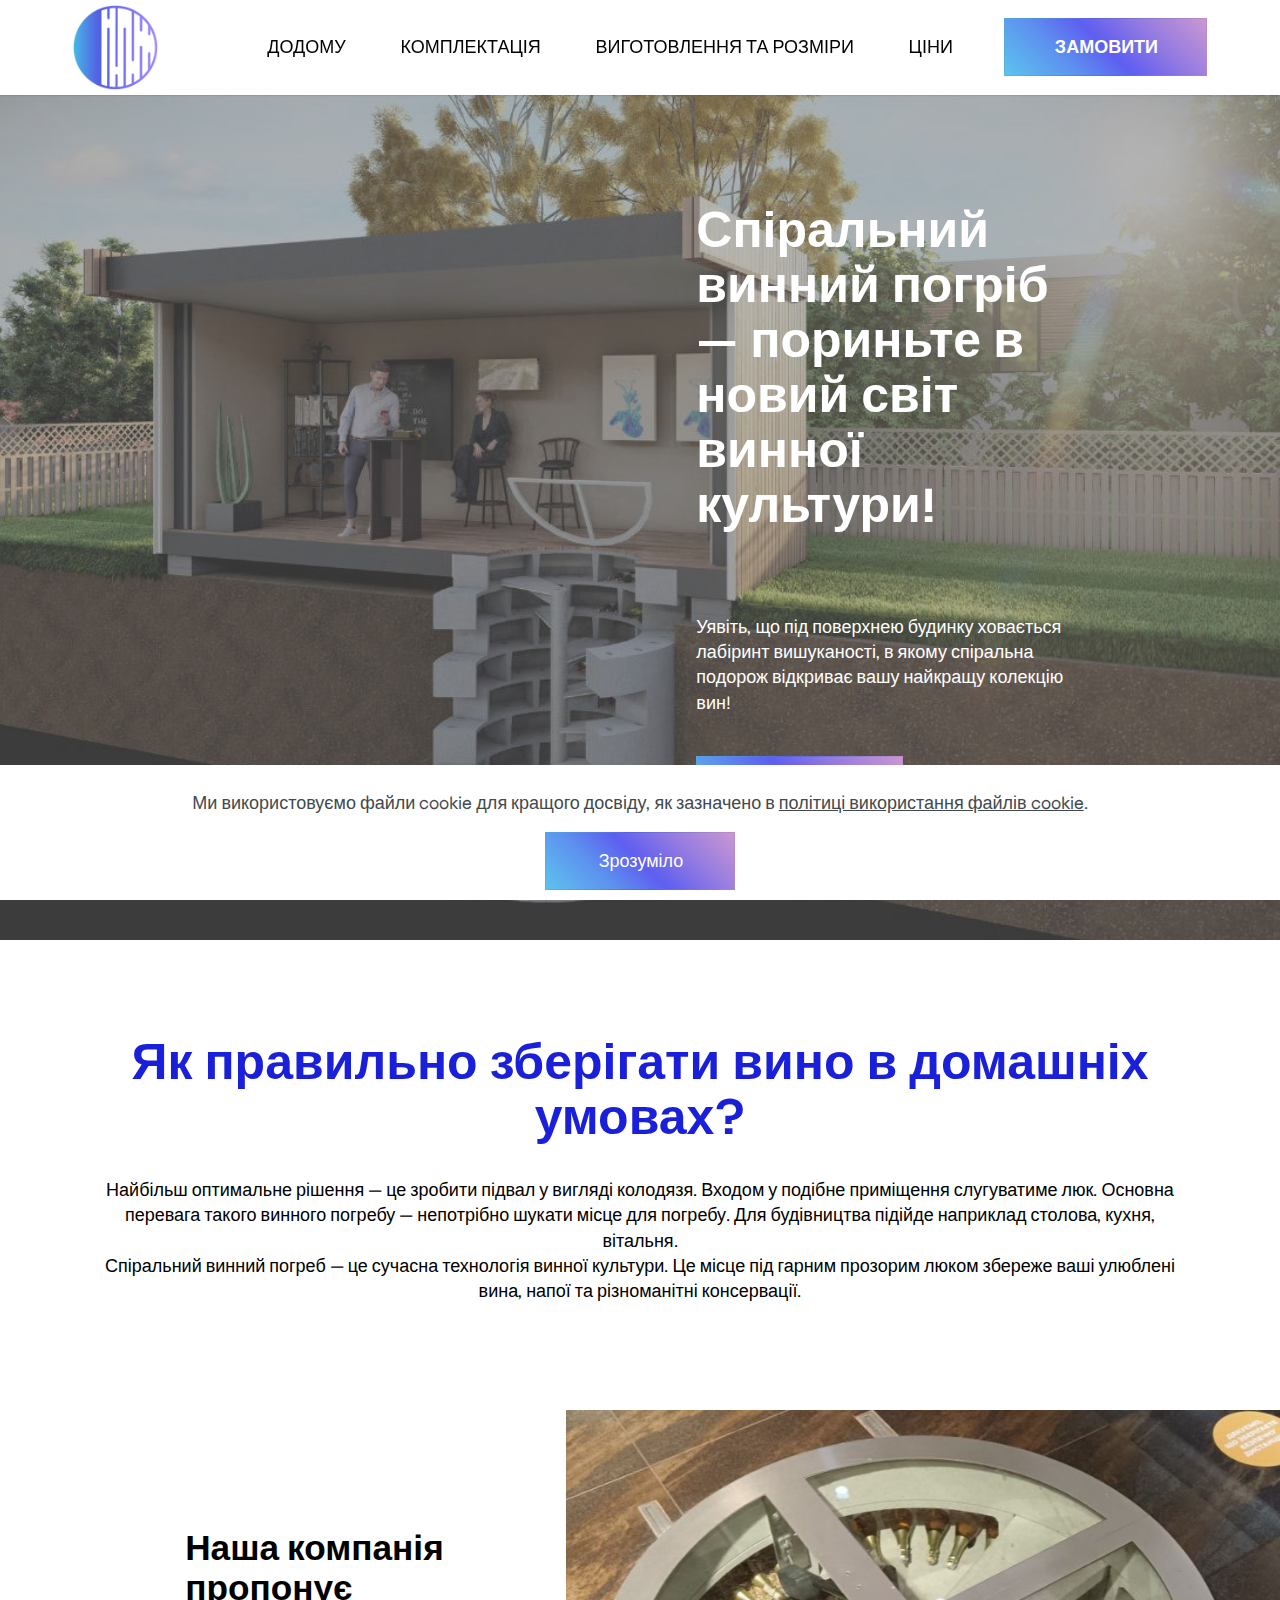
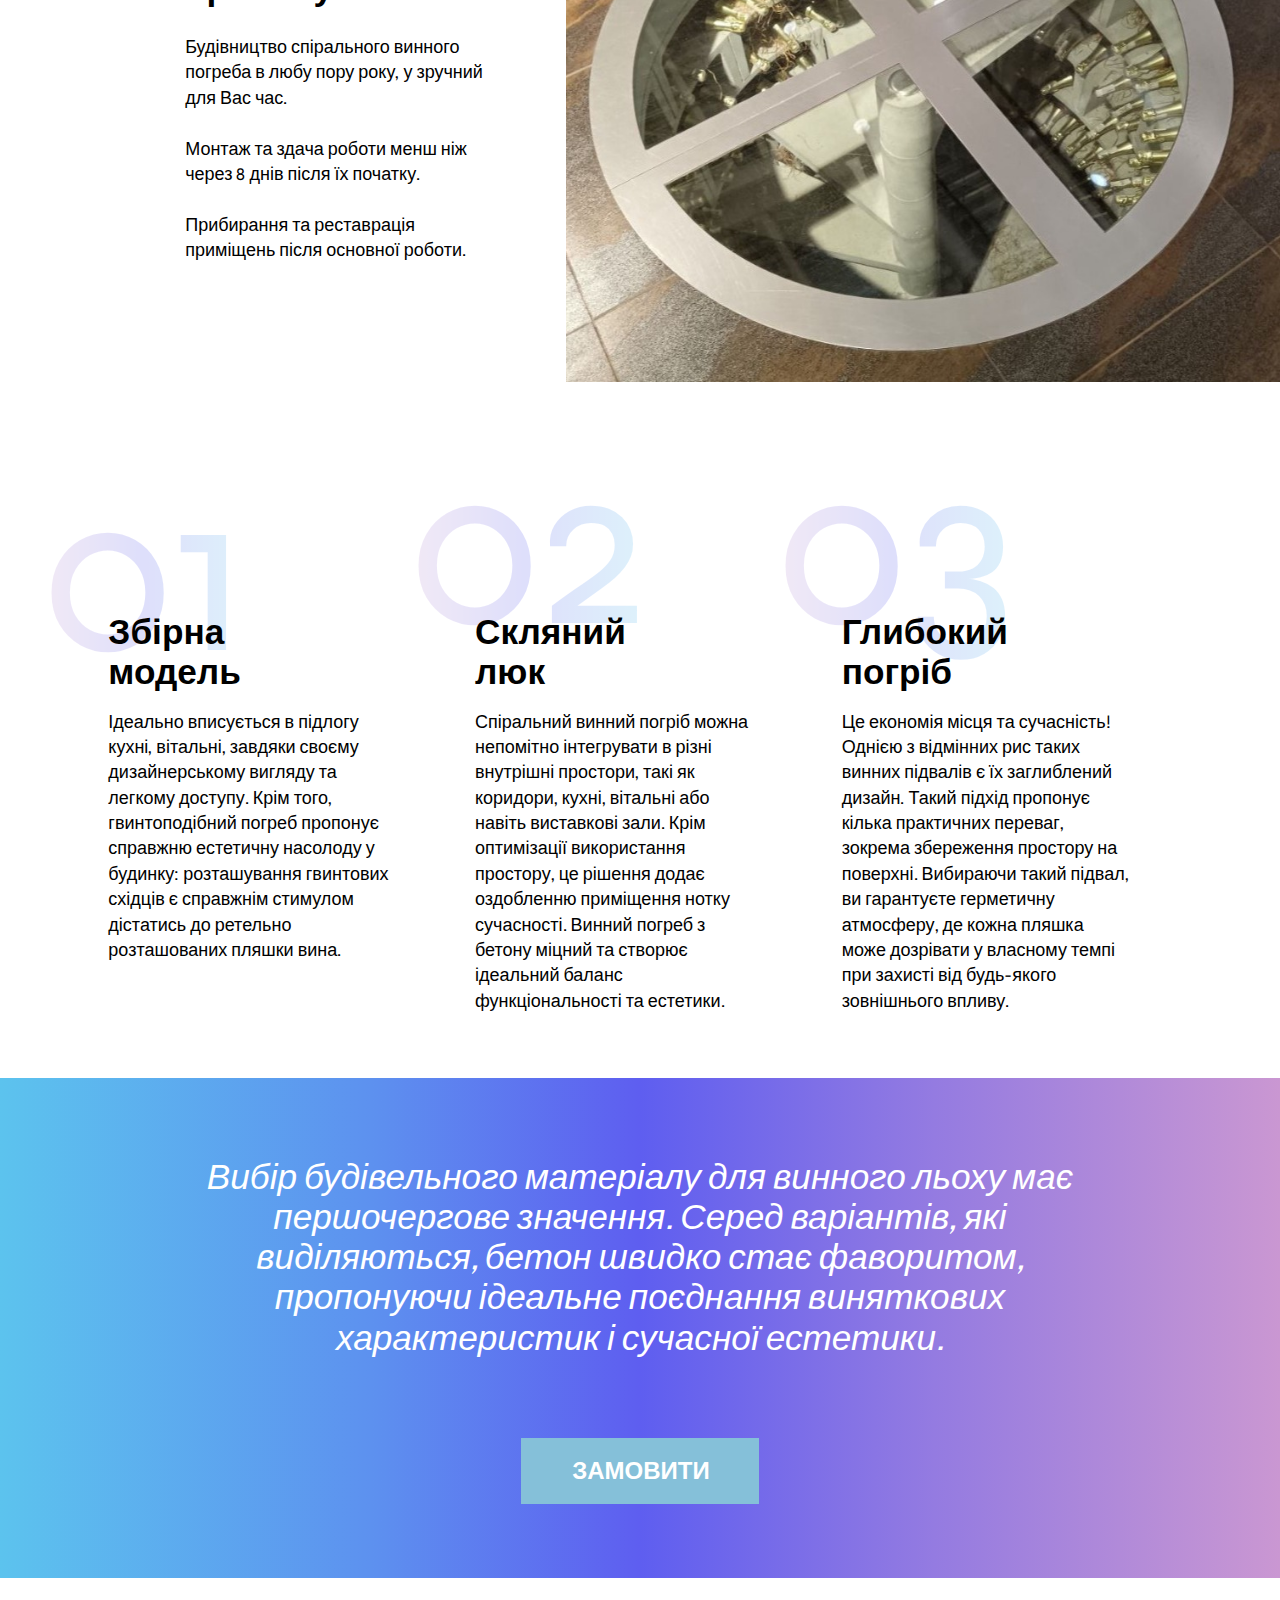
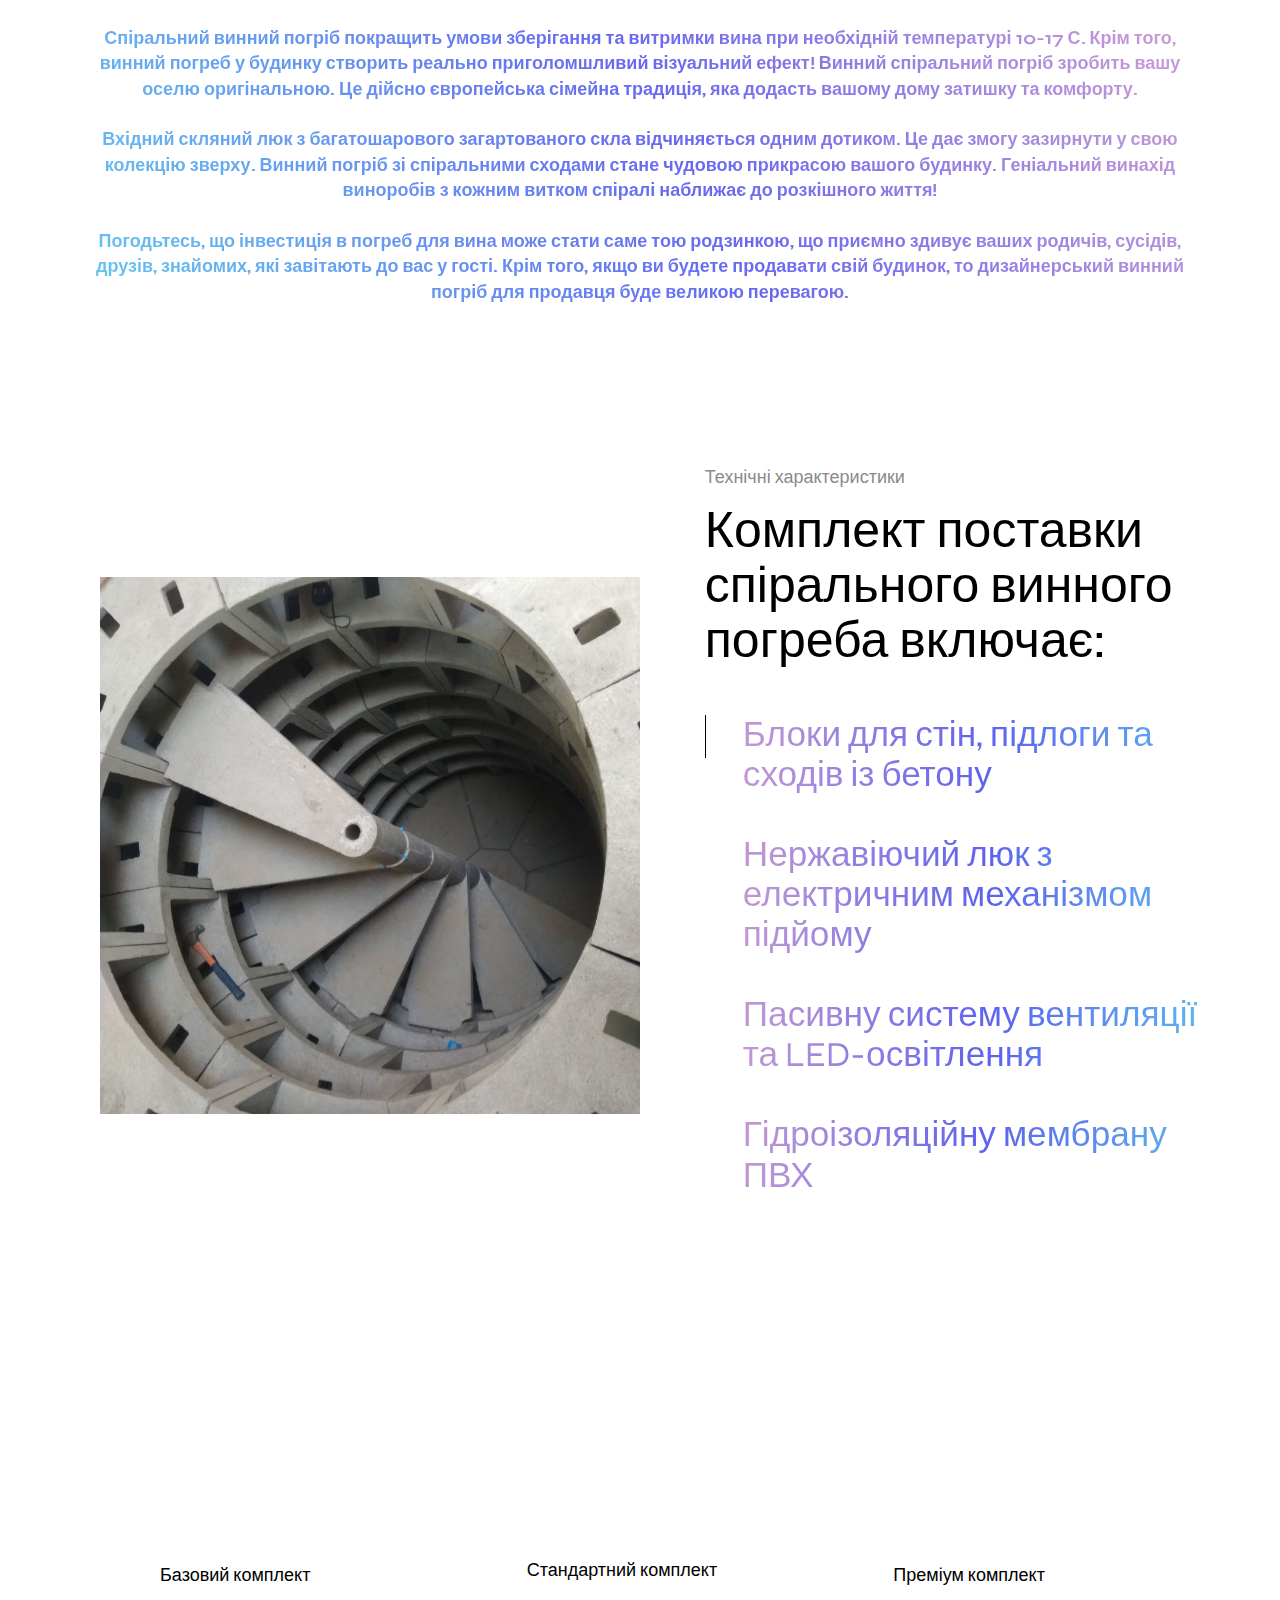
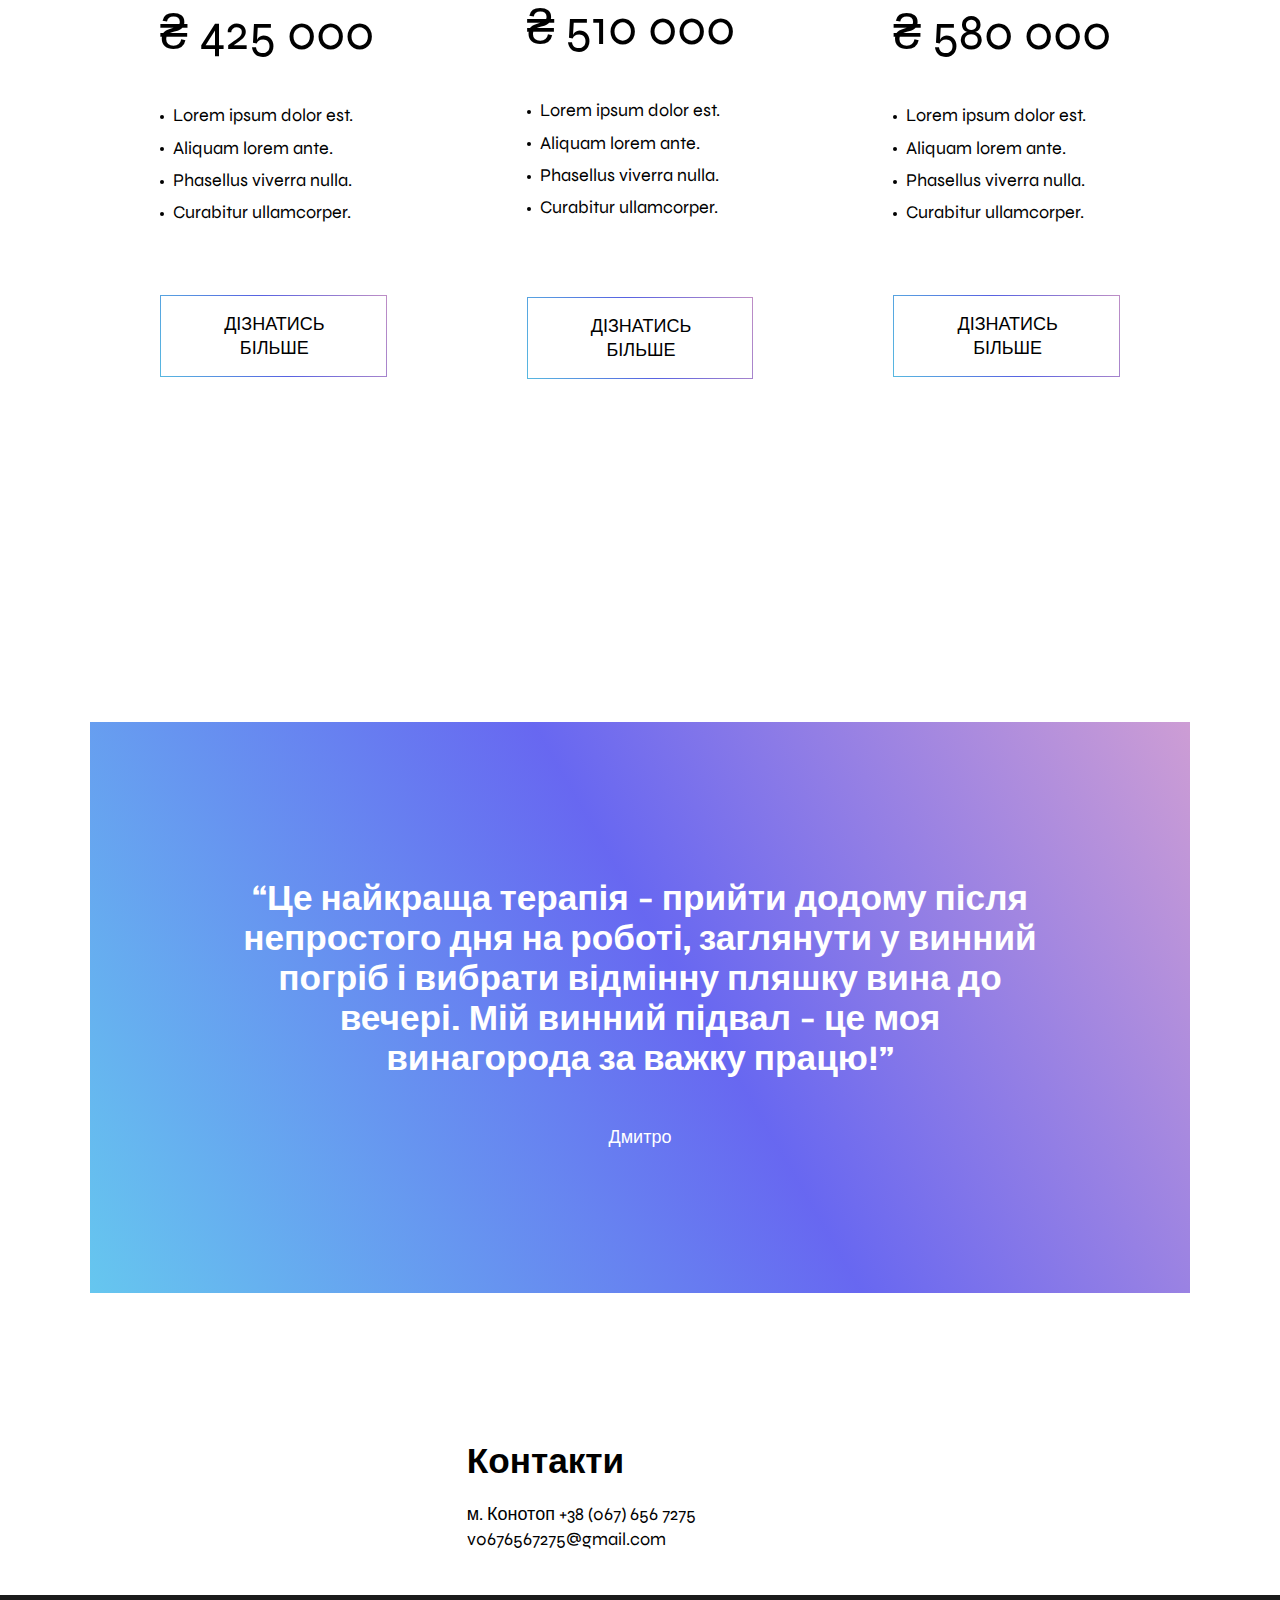
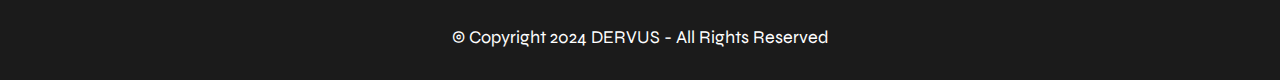
==== index.html @ 7709264f "create github pages" ====
<!DOCTYPE html>
<html  >
<head>
  
  <meta charset="UTF-8">
  <meta http-equiv="X-UA-Compatible" content="IE=edge">
  
  <meta name="viewport" content="width=device-width, initial-scale=1, minimum-scale=1">
  <link rel="shortcut icon" href="assets/images/logo.png" type="image/x-icon">
  <meta name="description" content="Спіральний винний погреб — це сучасна технологія винної культури. Це місце під гарним прозорим люком збереже ваші улюблені вина, напої та різноманітні консервації.">
  
  
  <title>Винний спіральний погреб</title>
  <link rel="stylesheet" href="assets/web/assets/mobirise-icons2/mobirise2.css">
  <link rel="stylesheet" href="assets/web/assets/mobirise-icons/mobirise-icons.css">
  <link rel="stylesheet" href="assets/bootstrap/css/bootstrap.min.css">
  <link rel="stylesheet" href="assets/bootstrap/css/bootstrap-grid.min.css">
  <link rel="stylesheet" href="assets/bootstrap/css/bootstrap-reboot.min.css">
  <link rel="stylesheet" href="assets/dropdown/css/style.css">
  <link rel="stylesheet" href="assets/theme/css/style.css">
  <link rel="preload" href="https://fonts.googleapis.com/css?family=Syne:400,500,600,700,800&display=swap" as="style" onload="this.onload=null;this.rel='stylesheet'">
  <noscript><link rel="stylesheet" href="https://fonts.googleapis.com/css?family=Syne:400,500,600,700,800&display=swap"></noscript>
  <link rel="preload" as="style" href="assets/mobirise/css/mbr-additional.css?v=zcF1K2"><link rel="stylesheet" href="assets/mobirise/css/mbr-additional.css?v=zcF1K2" type="text/css">

  
  
  
</head>
<body>
  
  <section data-bs-version="5.1" class="menu menu1 cid-t0rP6McWj2" once="menu" id="amenu1-0">
    

    <nav class="navbar navbar-dropdown navbar-expand-lg">
        <div class="container-fluid">
            <div class="navbar-brand">
                <span class="navbar-logo">
                    <a href="index.html#top">
                        <img src="assets/images/logo.png" alt="" style="height: 5.3rem;">
                    </a>
                </span>
                
            </div>
            <button class="navbar-toggler" type="button" data-toggle="collapse" data-bs-toggle="collapse" data-target="#navbarSupportedContent" data-bs-target="#navbarSupportedContent" aria-controls="navbarNavAltMarkup" aria-expanded="false" aria-label="Toggle navigation">
                <div class="hamburger">
                    <span></span>
                    <span></span>
                    <span></span>
                    <span></span>
                </div>
            </button>
            <div class="collapse navbar-collapse" id="navbarSupportedContent">
                <ul class="navbar-nav nav-dropdown" data-app-modern-menu="true"><li class="nav-item"><a class="nav-link link text-black text-primary display-7" href="index.html#top">ДОДОМУ</a></li>
                    
                    <li class="nav-item"><a class="nav-link link text-black text-primary display-7" href="index.html#alist1-1">КОМПЛЕКТАЦІЯ</a>
                    </li><li class="nav-item"><a class="nav-link link text-black text-primary display-7" href="construction.html#top">ВИГОТОВЛЕННЯ ТА РОЗМІРИ</a></li><li class="nav-item"><a class="nav-link link text-black text-primary display-7" href="construction.html#atabs1-o">ЦІНИ</a></li></ul>
                <div class="mbr-section-btn"><a class="btn btn-primary display-7" href="index.html#acontact1-0"><strong>ЗАМОВИТИ</strong></a></div>
            </div>


            

        </div>
    </nav>
</section>

<section data-bs-version="5.1" class="header3 cid-t0rP93zs3x" id="aheader3-1">

    

    <div class="mbr-overlay" style="opacity: 0.5; background-color: rgb(110, 110, 110);"></div>

    <div class="container">
        <div class="row justify-content-center">
            <div class="col-12 col-text">
                <div class="text-container">
                    <div class="text-wrapper">
                        <h2 class="mbr-section-title mbr-fonts-style display-2"><strong>Спіральний винний погріб — пориньте в новий світ винної культури!</strong><div><strong>&nbsp;</strong></div></h2>
                        <p class="mbr-text mbr-fonts-style display-7">Уявіть, що під поверхнею будинку ховається лабіринт вишуканості, в якому спіральна подорож відкриває вашу найкращу колекцію вин!<br></p>
                        <div class="mbr-section-btn"><a class="btn btn-primary display-4" href="index.html#acontact1-0">Написати</a></div>
                    </div>
                </div>
            </div>

            <div class="col-12 col-img"></div>
        </div>
    </div>
</section>

<section data-bs-version="5.1" class="content1 cid-t0rQ6irsss" id="acontent1-3">
    
    
    <div class="container">
        <div class="row justify-content-center">
            <div class="col-md-12 col-lg-12">
                <h3 class="mbr-section-title mbr-fonts-style align-center display-2"><strong>Як правильно зберігати вино в домашніх умовах?</strong></h3>
                <h4 class="mbr-section-subtitle align-center mbr-fonts-style display-7">Найбільш оптимальне рішення — це зробити підвал у вигляді колодязя. Входом у подібне приміщення слугуватиме люк. Основна перевага такого винного погребу — непотрібно шукати місце для погребу. Для будівництва підійде наприклад столова, кухня, вітальня.<br>Спіральний винний погреб — це сучасна технологія винної культури. Це місце під гарним прозорим люком збереже ваші улюблені вина, напої та різноманітні консервації.<br><div><br></div></h4>
                
            </div>
        </div>
    </div>
</section>

<section data-bs-version="5.1" class="features5 cid-uetD1kFWaL" id="afeatures5-5">

    

    

    <div class="container-fluid">
        <div class="row justify-content-center">
            <div class="col-12 col-img">
                <div class="img-container">
                    <div class="img-wrap">
                        <img src="assets/images/7afb1b47-aff5-45de-aca6-0ab4d3fea602-2-960x1280.jpeg" alt="">
                    </div>
                </div>
            </div>

            <div class="col-12 col-text">
                <div class="text-container">
                    <div class="text-wrapper">
                        
                        <h2 class="mbr-section-title mbr-fonts-style display-5"><strong>Наша компанія пропонує</strong></h2>
                        <p class="mbr-text mbr-fonts-style display-7">Будівництво спірального винного погреба в любу пору року, у зручний для Вас час.<br>                          <br>Монтаж та здача роботи менш ніж через 8 днів після їх початку.<br><br>Прибирання та реставрація приміщень після основної роботи.<br></p>
                        <div class="btn-container">
                            
                        </div>
                    </div>
                </div>
            </div>
        </div>
    </div>
</section>

<section data-bs-version="5.1" class="features1 cid-t0rQ4UPLEG" id="afeatures1-2">

    

    
    <div class="container">
        <div class="row">
            <div class="col-12 col-md-4 col-card">
                <div class="card-wrapper card-1">
                    <div class="card-box align-left">
                        <div class="card-number">
                            01
                        </div>
                        <h4 class="card-title mbr-fonts-style align-left mb-0 display-5"><strong>Збірна модель</strong></h4>
                        <p class="mbr-text mbr-fonts-style mb-0 display-7">Ідеально вписується в підлогу кухні, вітальні, завдяки своєму дизайнерському вигляду та легкому доступу. Крім того, гвинтоподібний погреб пропонує справжню естетичну насолоду у будинку: розташування гвинтових східців є справжнім стимулом дістатись до ретельно розташованих пляшки вина.<br></p>
                        
                    </div>
                </div>
            </div>

            <div class="col-12 col-md-4 col-card">
                <div class="card-wrapper card-2">
                    <div class="card-box align-left">
                        <div class="card-number">
                            02
                        </div>
                        <h4 class="card-title mbr-fonts-style align-left mb-0 display-5"><strong>Скляний люк</strong></h4>
                        <p class="mbr-text mbr-fonts-style mb-0 display-7">Спіральний винний погріб можна непомітно інтегрувати в різні внутрішні простори, такі як коридори, кухні, вітальні або навіть виставкові зали. Крім оптимізації використання простору, це рішення додає оздобленню приміщення нотку сучасності. Винний погреб з бетону міцний та створює ідеальний баланс функціональності та естетики.
                        </p>
                        
                    </div>
                </div>
            </div>
            <div class="col-12 col-md-4 col-card">
                <div class="card-wrapper card-3">
                    <div class="card-box align-left">
                        <div class="card-number">
                            03
                        </div>
                        <h4 class="card-title mbr-fonts-style align-left mb-0 display-5"><strong>Глибокий погріб</strong></h4>
                        <p class="mbr-text mbr-fonts-style mb-0 display-7">Це економія місця та сучасність! Однією з відмінних рис таких винних підвалів є їх заглиблений дизайн. Такий підхід пропонує кілька практичних переваг, зокрема збереження простору на поверхні.&nbsp;Вибираючи такий підвал, ви гарантуєте герметичну атмосферу, де кожна пляшка може дозрівати у власному темпі при захисті від будь-якого зовнішнього впливу.<br></p>
                        
                    </div>
                </div>
            </div>
        </div>
    </div>
</section>

<section data-bs-version="5.1" class="header2 cid-t0rR3Ciw4k" id="aheader2-6">
    

    <div class="container">
        <div class="row justify-content-center">
            <div class="col-md-12 col-lg-10">
                
                <h3 class="mbr-section-title mbr-fonts-style align-center display-5"><div><em>Вибір будівельного матеріалу для винного льоху має першочергове значення. Серед варіантів, які виділяються, бетон швидко стає фаворитом, пропонуючи ідеальне поєднання виняткових характеристик і сучасної естетики.</em></div><div><em><br></em></div></h3>
                
                <div class="mbr-section-btn align-center"><a class="btn btn-info display-4" href="index.html#acontact1-0"><strong>ЗАМОВИТИ</strong></a></div>
            </div>
        </div>
    </div>
</section>

<section data-bs-version="5.1" class="content1 cid-ufoAyUdYIV" id="acontent1-g">
    
    

    
    <div class="container">
        <div class="row justify-content-center">
            <div class="col-md-12 col-lg-12">
                <h3 class="mbr-section-title mbr-fonts-style align-center display-7"><strong>Спіральний винний погріб покращить умови зберігання та витримки вина при необхідній температурі 10-17 С. Крім того, винний погреб у будинку створить реально приголомшливий візуальний ефект! Винний спіральний погріб зробить вашу оселю оригінальною. Це дійсно європейська сімейна традиція, яка додасть вашому дому затишку та комфорту.</strong><div><strong><br></strong></div><div><strong>Вхідний скляний люк з багатошарового загартованого скла відчиняється одним дотиком. Це дає змогу зазирнути у свою колекцію зверху. Винний погріб зі спіральними сходами стане чудовою прикрасою вашого будинку. Геніальний винахід виноробів з кожним витком спіралі наближає до розкішного життя!</strong></div><div><strong><br></strong></div><div><strong>Погодьтесь, що інвестиція в погреб для вина може стати саме тою родзинкою, що приємно здивує ваших родичів, сусідів, друзів, знайомих, які завітають до вас у гості. Крім того, якщо ви будете продавати свій будинок, то дизайнерський винний погріб для продавця буде великою перевагою.</strong></div></h3>
                
                
            </div>
        </div>
    </div>
</section>

<section data-bs-version="5.1" class="list1 cid-uetq1WiORU" id="alist1-1">
    
    

    
    <div class="align-center container">
        <div class="row justify-content-center">
            <div class="mbr-section-head col-12">
                <div id="bootstrap-accordion_4" class="panel-group accordionStyles accordion" role="tablist" aria-multiselectable="true">
                    <div class="title-container">
                        <div class="text-wrapper">
                            <p class="label-text mbr-fonts-style align-left display-7">Технічні характеристики
                            </p>
                            <h2 class="mbr-section-title mbr-fonts-style align-left display-2">Комплект поставки спірального винного погреба включає:</h2>
                            
                        </div>
                    </div>
                    <div class="card">
                        <div class="card-header" role="tab" id="headingOne">
                            <a role="button" class="panel-title" data-toggle="collapse" data-bs-toggle="collapse" data-core="" href="#collapse1_4" aria-expanded="true" aria-controls="collapse1">
                                <h6 class="panel-title-edit mbr-fonts-style mb-0 display-5">Блоки для стін, підлоги та сходів із бетону</h6>
                                <span class="sign mbr-iconfont mbri-arrow-down"></span>
                            </a>
                        </div>
                        <div id="collapse1_4" class="panel-collapse noScroll collapse show" role="tabpanel" aria-labelledby="headingOne" data-parent="#accordion" data-bs-parent="#bootstrap-accordion_4">
                            <div class="panel-body">
                                <div class="panel-body-text"></div>
                                <div class="img-container img-container-1">
                                    <img src="assets/images/2024-04-18-10.25.00-1208x906.jpeg" alt="">
                                </div>
                            </div>
                        </div>
                    </div>
                    <div class="card">
                        <div class="card-header" role="tab" id="headingOne">
                            <a role="button" class="panel-title collapsed" data-toggle="collapse" data-bs-toggle="collapse" data-core="" href="#collapse2_4" aria-expanded="false" aria-controls="collapse2">
                                <h6 class="panel-title-edit mbr-fonts-style mb-0 display-5">Нержавіючий люк з електричним механізмом підйому</h6>
                                <span class="sign mbr-iconfont mbri-arrow-down"></span>
                            </a>
                        </div>
                        <div id="collapse2_4" class="panel-collapse noScroll collapse" role="tabpanel" aria-labelledby="headingOne" data-parent="#accordion" data-bs-parent="#bootstrap-accordion_4">
                            <div class="panel-body">
                                <div class="panel-body-text"></div>
                                <div class="img-container img-container-2">
                                    <img src="assets/images/7d1f5892-34ec-4a1d-935f-2eb93804fc9d-720x1280.jpeg" alt="">
                                </div>
                            </div>
                        </div>
                    </div>
                    <div class="card">
                        <div class="card-header" role="tab" id="headingOne">
                            <a role="button" class="panel-title collapsed" data-toggle="collapse" data-bs-toggle="collapse" data-core="" href="#collapse3_4" aria-expanded="false" aria-controls="collapse3">
                                <h6 class="panel-title-edit mbr-fonts-style mb-0 display-5">Пасивну систему вентиляції та LED-освітлення</h6>
                                <span class="sign mbr-iconfont mbri-arrow-down"></span>
                            </a>
                        </div>
                        <div id="collapse3_4" class="panel-collapse noScroll collapse" role="tabpanel" aria-labelledby="headingOne" data-parent="#accordion" data-bs-parent="#bootstrap-accordion_4">
                            <div class="panel-body">
                                <div class="panel-body-text"></div>
                                <div class="img-container img-container-3">
                                    <img src="assets/images/98f7427b-5186-4d0c-be46-2e1a50359275-1208x906.jpeg" alt="">
                                </div>
                            </div>
                        </div>
                    </div>
                    <div class="card">
                        <div class="card-header" role="tab" id="headingOne">
                            <a role="button" class="panel-title collapsed" data-toggle="collapse" data-bs-toggle="collapse" data-core="" href="#collapse4_4" aria-expanded="false" aria-controls="collapse4">
                                <h6 class="panel-title-edit mbr-fonts-style mb-0 display-5">Гідроізоляційну мембрану ПВХ</h6>
                                <span class="sign mbr-iconfont mbri-arrow-down"></span>
                            </a>
                        </div>
                        <div id="collapse4_4" class="panel-collapse noScroll collapse" role="tabpanel" aria-labelledby="headingOne" data-parent="#accordion" data-bs-parent="#bootstrap-accordion_4">
                            <div class="panel-body">
                            <div class="panel-body-text"></div>
                                <div class="img-container img-container-4">
                                    <img src="assets/images/cee2896e-0222-4f01-9826-d3e6eb261f33-1208x680.jpeg" alt="">
                                </div>
                            </div>
                        </div>
                    </div>
                </div>
            </div>
        </div>
    </div>
</section>

<section data-bs-version="5.1" class="pricing1 cid-ufoIoZPjno" id="apricing1-j">

    
    


    
    <div class="container">
        <div class="row">
            <div class="col-12 col-md-4 col-card">
                <div class="card-wrapper">
                    <div class="card-box card-1 align-left">
                        <h4 class="card-title mbr-fonts-style align-left display-7">Базовий комплект</h4>
                        <p class="mbr-text mbr-fonts-style display-2">₴&nbsp;425 000</p>
                        <ul class="list mbr-fonts-style display-7">
                            <li>
                                Lorem ipsum dolor est.
                            </li>
                            <li>
                                Aliquam lorem ante.
                            </li>
                            <li>
                                Phasellus viverra nulla.
                            </li>
                            <li>
                                Curabitur ullamcorper.
                            </li>
                        </ul>
                        <div class="btn-container">
                            <div class="mbr-section-btn"><a class="btn btn-primary-outline display-7" href="construction.html#atabs1-o">ДІЗНАТИСЬ БІЛЬШЕ</a></div>
                        </div>
                    </div>
                </div>
            </div>

            <div class="col-12 col-md-4 col-card">
                <div class="card-wrapper">
                    <div class="card-box card-2 align-left">
                        <h4 class="card-title mbr-fonts-style align-left display-7">Стандартний комплект&nbsp;</h4>
                        <p class="mbr-text mbr-fonts-style display-2">₴ 510 000</p>
                        <ul class="list mbr-fonts-style display-7">
                            <li>
                                Lorem ipsum dolor est.
                            </li>
                            <li>
                                Aliquam lorem ante.
                            </li>
                            <li>
                                Phasellus viverra nulla.
                            </li>
                            <li>
                                Curabitur ullamcorper.
                            </li>
                        </ul>
                        <div class="btn-container">
                            <div class="mbr-section-btn"><a class="btn btn-primary-outline display-7" href="construction.html#atabs1-o">
                                    ДІЗНАТИСЬ БІЛЬШЕ
                                </a></div>
                        </div>
                    </div>
                </div>
            </div>
            <div class="col-12 col-md-4 col-card">
                <div class="card-wrapper">
                    <div class="card-box card-3 align-left">
                        <h4 class="card-title mbr-fonts-style align-left display-7">Преміум комплект</h4>
                        <p class="mbr-text mbr-fonts-style display-2">₴ 580 000</p>
                        <ul class="list mbr-fonts-style display-7">
                            <li>
                                Lorem ipsum dolor est.
                            </li>
                            <li>
                                Aliquam lorem ante.
                            </li>
                            <li>
                                Phasellus viverra nulla.
                            </li>
                            <li>
                                Curabitur ullamcorper.
                            </li>
                        </ul>
                        <div class="btn-container">
                            <div class="mbr-section-btn"><a class="btn btn-primary-outline display-7" href="construction.html#atabs1-o">
                                    ДІЗНАТИСЬ БІЛЬШЕ
                                </a></div>
                        </div>
                    </div>
                </div>
            </div>
        </div>
    </div>
</section>

<section data-bs-version="5.1" class="people2 cid-ufoDtxMsPe" id="apeople2-i">
    
    

    
    <div class="container">
        <div class="row justify-content-center">
            <div class="col-md-12 col-lg-12">
                <div class="content-container">
                    
                    <h4 class="mbr-text align-center mbr-fonts-style display-5">
                        <strong>“Це найкраща терапія - прийти додому після непростого дня на роботі, заглянути у винний погріб і вибрати відмінну пляшку вина до вечері. Мій винний підвал - це моя винагорода за важку працю!”</strong>
                    </h4>
                    <h4 class="mbr-text-name align-center mbr-fonts-style display-7">
                        Дмитро
                    </h4>
                </div>
            </div>
        </div>
    </div>
</section>

<section data-bs-version="5.1" class="contact1 cid-u9AggHO9K0" id="acontact1-0">

    
    


    
    <div class="container">
        <div class="row">
            <div class="col-12 col-md-4 col-card">
                <div class="card-wrapper card-1">
                    <div class="card-box align-left">
                        <h4 class="card-title mbr-fonts-style align-left display-5">
                           <strong>Контакти</strong></h4>
                        <p class="mbr-text mbr-fonts-style display-7">
                            м. Конотоп +38 (067) 656 7275<br>v0676567275@gmail.com<br></p>
                    </div>
                </div>
            </div>

            
            
        </div>
    </div>
</section>

<section data-bs-version="5.1" class="footer7 cid-t0rTED0Jbp" once="footers" id="afooter7-c">

    

    

    <div class="container">
        <div class="media-container-row align-center mbr-white">
            <div class="col-12">
                <p class="mbr-text mb-0 mbr-fonts-style display-7">
                    © Copyright 2024 DERVUS - All Rights Reserved
                </p>
            </div>
        </div>
    </div>
</section>


<script src="assets/bootstrap/js/bootstrap.bundle.min.js"></script>
  <script src="assets/web/assets/cookies-alert-plugin/cookies-alert-core.js"></script>
  <script src="assets/web/assets/cookies-alert-plugin/cookies-alert-script.js"></script>
  <script src="assets/smoothscroll/smooth-scroll.js"></script>
  <script src="assets/ytplayer/index.js"></script>
  <script src="assets/dropdown/js/navbar-dropdown.js"></script>
  <script src="assets/mbr-switch-arrow/mbr-switch-arrow.js"></script>
  <script src="assets/theme/js/script.js"></script>
  
  
  
<input name="cookieData" type="hidden" data-cookie-cookiesAlertType='1' data-cookie-customDialogSelector='null' data-cookie-colorText='#424a4d' data-cookie-colorBg='rgb(255, 255, 255)' data-cookie-opacityOverlay='0' data-cookie-bgOpacity='100' data-cookie-textButton='Зрозуміло' data-cookie-rejectText='REJECT' data-cookie-colorButton='#5D61EE' data-cookie-rejectColor='#ffffff' data-cookie-colorLink='#424a4d' data-cookie-underlineLink='true' data-cookie-text="Ми використовуємо файли cookie для кращого досвіду, як зазначено в <a href='privacy.html'>політиці використання файлів cookie</a>.">
   <div id="scrollToTop" class="scrollToTop mbr-arrow-up"><a style="text-align: center;"><i class="mbr-arrow-up-icon mbr-arrow-up-icon-cm cm-icon cm-icon-smallarrow-up"></i></a></div>
  </body>
</html>
---- assets/web/assets/mobirise-icons2/mobirise2.css ----
@font-face {
  font-family: 'Moririse2';
  font-display: swap;
  src:  url('mobirise2.eot?f2bix4');
  src:  url('mobirise2.eot?f2bix4#iefix') format('embedded-opentype'),
    url('mobirise2.ttf?f2bix4') format('truetype'),
    url('mobirise2.woff?f2bix4') format('woff'),
    url('mobirise2.svg?f2bix4#mobirise2') format('svg');
  font-weight: normal;
  font-style: normal;
}

[class^="mobi-"], [class*=" mobi-"] {
  /* use !important to prevent issues with browser extensions that change fonts */
  font-family: 'Moririse2' !important;
  speak: none;
  font-style: normal;
  font-weight: normal;
  font-variant: normal;
  text-transform: none;
  line-height: 1;

  /* Better Font Rendering =========== */
  -webkit-font-smoothing: antialiased;
  -moz-osx-font-smoothing: grayscale;
}

.mobi-mbri-add-submenu:before {
  content: "\e900";
}
.mobi-mbri-alert:before {
  content: "\e901";
}
.mobi-mbri-align-center:before {
  content: "\e902";
}
.mobi-mbri-align-justify:before {
  content: "\e903";
}
.mobi-mbri-align-left:before {
  content: "\e904";
}
.mobi-mbri-align-right:before {
  content: "\e905";
}
.mobi-mbri-android:before {
  content: "\e906";
}
.mobi-mbri-apple:before {
  content: "\e907";
}
.mobi-mbri-arrow-down:before {
  content: "\e908";
}
.mobi-mbri-arrow-next:before {
  content: "\e909";
}
.mobi-mbri-arrow-prev:before {
  content: "\e90a";
}
.mobi-mbri-arrow-up:before {
  content: "\e90b";
}
.mobi-mbri-bold:before {
  content: "\e90c";
}
.mobi-mbri-bookmark:before {
  content: "\e90d";
}
.mobi-mbri-bootstrap:before {
  content: "\e90e";
}
.mobi-mbri-briefcase:before {
  content: "\e90f";
}
.mobi-mbri-browse:before {
  content: "\e910";
}
.mobi-mbri-bulleted-list:before {
  content: "\e911";
}
.mobi-mbri-calendar:before {
  content: "\e912";
}
.mobi-mbri-camera:before {
  content: "\e913";
}
.mobi-mbri-cart-add:before {
  content: "\e914";
}
.mobi-mbri-cart-full:before {
  content: "\e915";
}
.mobi-mbri-cash:before {
  content: "\e916";
}
.mobi-mbri-change-style:before {
  content: "\e917";
}
.mobi-mbri-chat:before {
  content: "\e918";
}
.mobi-mbri-clock:before {
  content: "\e919";
}
.mobi-mbri-close:before {
  content: "\e91a";
}
.mobi-mbri-cloud:before {
  content: "\e91b";
}
.mobi-mbri-code:before {
  content: "\e91c";
}
.mobi-mbri-contact-form:before {
  content: "\e91d";
}
.mobi-mbri-credit-card:before {
  content: "\e91e";
}
.mobi-mbri-cursor-click:before {
  content: "\e91f";
}
.mobi-mbri-cust-feedback:before {
  content: "\e920";
}
.mobi-mbri-database:before {
  content: "\e921";
}
.mobi-mbri-delivery:before {
  content: "\e922";
}
.mobi-mbri-desktop:before {
  content: "\e923";
}
.mobi-mbri-devices:before {
  content: "\e924";
}
.mobi-mbri-down:before {
  content: "\e925";
}
.mobi-mbri-download-2:before {
  content: "\e926";
}
.mobi-mbri-download:before {
  content: "\e927";
}
.mobi-mbri-drag-n-drop-2:before {
  content: "\e928";
}
.mobi-mbri-drag-n-drop:before {
  content: "\e929";
}
.mobi-mbri-edit-2:before {
  content: "\e92a";
}
.mobi-mbri-edit:before {
  content: "\e92b";
}
.mobi-mbri-error:before {
  content: "\e92c";
}
.mobi-mbri-extension:before {
  content: "\e92d";
}
.mobi-mbri-features:before {
  content: "\e92e";
}
.mobi-mbri-file:before {
  content: "\e92f";
}
.mobi-mbri-flag:before {
  content: "\e930";
}
.mobi-mbri-folder:before {
  content: "\e931";
}
.mobi-mbri-gift:before {
  content: "\e932";
}
.mobi-mbri-github:before {
  content: "\e933";
}
.mobi-mbri-globe-2:before {
  content: "\e934";
}
.mobi-mbri-globe:before {
  content: "\e935";
}
.mobi-mbri-growing-chart:before {
  content: "\e936";
}
.mobi-mbri-hearth:before {
  content: "\e937";
}
.mobi-mbri-help:before {
  content: "\e938";
}
.mobi-mbri-home:before {
  content: "\e939";
}
.mobi-mbri-hot-cup:before {
  content: "\e93a";
}
.mobi-mbri-idea:before {
  content: "\e93b";
}
.mobi-mbri-image-gallery:before {
  content: "\e93c";
}
.mobi-mbri-image-slider:before {
  content: "\e93d";
}
.mobi-mbri-info:before {
  content: "\e93e";
}
.mobi-mbri-italic:before {
  content: "\e93f";
}
.mobi-mbri-key:before {
  content: "\e940";
}
.mobi-mbri-laptop:before {
  content: "\e941";
}
.mobi-mbri-layers:before {
  content: "\e942";
}
.mobi-mbri-left-right:before {
  content: "\e943";
}
.mobi-mbri-left:before {
  content: "\e944";
}
.mobi-mbri-letter:before {
  content: "\e945";
}
.mobi-mbri-like:before {
  content: "\e946";
}
.mobi-mbri-link:before {
  content: "\e947";
}
.mobi-mbri-lock:before {
  content: "\e948";
}
.mobi-mbri-login:before {
  content: "\e949";
}
.mobi-mbri-logout:before {
  content: "\e94a";
}
.mobi-mbri-magic-stick:before {
  content: "\e94b";
}
.mobi-mbri-map-pin:before {
  content: "\e94c";
}
.mobi-mbri-menu:before {
  content: "\e94d";
}
.mobi-mbri-mobile-2:before {
  content: "\e94e";
}
.mobi-mbri-mobile-horizontal:before {
  content: "\e94f";
}
.mobi-mbri-mobile:before {
  content: "\e950";
}
.mobi-mbri-mobirise:before {
  content: "\e951";
}
.mobi-mbri-more-horizontal:before {
  content: "\e952";
}
.mobi-mbri-more-vertical:before {
  content: "\e953";
}
.mobi-mbri-music:before {
  content: "\e954";
}
.mobi-mbri-new-file:before {
  content: "\e955";
}
.mobi-mbri-numbered-list:before {
  content: "\e956";
}
.mobi-mbri-opened-folder:before {
  content: "\e957";
}
.mobi-mbri-pages:before {
  content: "\e958";
}
.mobi-mbri-paper-plane:before {
  content: "\e959";
}
.mobi-mbri-paperclip:before {
  content: "\e95a";
}
.mobi-mbri-phone:before {
  content: "\e95b";
}
.mobi-mbri-photo:before {
  content: "\e95c";
}
.mobi-mbri-photos:before {
  content: "\e95d";
}
.mobi-mbri-pin:before {
  content: "\e95e";
}
.mobi-mbri-play:before {
  content: "\e95f";
}
.mobi-mbri-plus:before {
  content: "\e960";
}
.mobi-mbri-preview:before {
  content: "\e961";
}
.mobi-mbri-print:before {
  content: "\e962";
}
.mobi-mbri-protect:before {
  content: "\e963";
}
.mobi-mbri-question:before {
  content: "\e964";
}
.mobi-mbri-quote-left:before {
  content: "\e965";
}
.mobi-mbri-quote-right:before {
  content: "\e966";
}
.mobi-mbri-redo:before {
  content: "\e967";
}
.mobi-mbri-refresh:before {
  content: "\e968";
}
.mobi-mbri-responsive-2:before {
  content: "\e969";
}
.mobi-mbri-responsive:before {
  content: "\e96a";
}
.mobi-mbri-right:before {
  content: "\e96b";
}
.mobi-mbri-rocket:before {
  content: "\e96c";
}
.mobi-mbri-sad-face:before {
  content: "\e96d";
}
.mobi-mbri-sale:before {
  content: "\e96e";
}
.mobi-mbri-save:before {
  content: "\e96f";
}
.mobi-mbri-search:before {
  content: "\e970";
}
.mobi-mbri-setting-2:before {
  content: "\e971";
}
.mobi-mbri-setting-3:before {
  content: "\e972";
}
.mobi-mbri-setting:before {
  content: "\e973";
}
.mobi-mbri-share:before {
  content: "\e974";
}
.mobi-mbri-shopping-bag:before {
  content: "\e975";
}
.mobi-mbri-shopping-basket:before {
  content: "\e976";
}
.mobi-mbri-shopping-cart:before {
  content: "\e977";
}
.mobi-mbri-sites:before {
  content: "\e978";
}
.mobi-mbri-smile-face:before {
  content: "\e979";
}
.mobi-mbri-speed:before {
  content: "\e97a";
}
.mobi-mbri-star:before {
  content: "\e97b";
}
.mobi-mbri-success:before {
  content: "\e97c";
}
.mobi-mbri-sun:before {
  content: "\e97d";
}
.mobi-mbri-sun2:before {
  content: "\e97e";
}
.mobi-mbri-tablet-vertical:before {
  content: "\e97f";
}
.mobi-mbri-tablet:before {
  content: "\e980";
}
.mobi-mbri-target:before {
  content: "\e981";
}
.mobi-mbri-timer:before {
  content: "\e982";
}
.mobi-mbri-to-ftp:before {
  content: "\e983";
}
.mobi-mbri-to-local-drive:before {
  content: "\e984";
}
.mobi-mbri-touch-swipe:before {
  content: "\e985";
}
.mobi-mbri-touch:before {
  content: "\e986";
}
.mobi-mbri-trash:before {
  content: "\e987";
}
.mobi-mbri-underline:before {
  content: "\e988";
}
.mobi-mbri-undo:before {
  content: "\e989";
}
.mobi-mbri-unlink:before {
  content: "\e98a";
}
.mobi-mbri-unlock:before {
  content: "\e98b";
}
.mobi-mbri-up-down:before {
  content: "\e98c";
}
.mobi-mbri-up:before {
  content: "\e98d";
}
.mobi-mbri-update:before {
  content: "\e98e";
}
.mobi-mbri-upload-2:before {
  content: "\e98f";
}
.mobi-mbri-upload:before {
  content: "\e990";
}
.mobi-mbri-user-2:before {
  content: "\e991";
}
.mobi-mbri-user:before {
  content: "\e992";
}
.mobi-mbri-users:before {
  content: "\e993";
}
.mobi-mbri-video-play:before {
  content: "\e994";
}
.mobi-mbri-video:before {
  content: "\e995";
}
.mobi-mbri-watch:before {
  content: "\e996";
}
.mobi-mbri-website-theme-2:before {
  content: "\e997";
}
.mobi-mbri-website-theme:before {
  content: "\e998";
}
.mobi-mbri-wifi:before {
  content: "\e999";
}
.mobi-mbri-windows:before {
  content: "\e99a";
}
.mobi-mbri-zoom-in:before {
  content: "\e99b";
}
.mobi-mbri-zoom-out:before {
  content: "\e99c";
}
---- assets/web/assets/mobirise-icons/mobirise-icons.css ----
@font-face {
  font-family: 'MobiriseIcons';
  src:  url('mobirise-icons.eot?spat4u');
  src:  url('mobirise-icons.eot?spat4u#iefix') format('embedded-opentype'),
    url('mobirise-icons.ttf?spat4u') format('truetype'),
    url('mobirise-icons.woff?spat4u') format('woff'),
    url('mobirise-icons.svg?spat4u#MobiriseIcons') format('svg');
  font-weight: normal;
  font-style: normal;
  font-display: swap;
}

[class^="mbri-"], [class*=" mbri-"] {
  /* use !important to prevent issues with browser extensions that change fonts */
  font-family: MobiriseIcons !important;
  speak: none;
  font-style: normal;
  font-weight: normal;
  font-variant: normal;
  text-transform: none;
  line-height: 1;

  /* Better Font Rendering =========== */
  -webkit-font-smoothing: antialiased;
  -moz-osx-font-smoothing: grayscale;
}

.mbri-add-submenu:before {
  content: "\e900";
}
.mbri-alert:before {
  content: "\e901";
}
.mbri-align-center:before {
  content: "\e902";
}
.mbri-align-justify:before {
  content: "\e903";
}
.mbri-align-left:before {
  content: "\e904";
}
.mbri-align-right:before {
  content: "\e905";
}
.mbri-android:before {
  content: "\e906";
}
.mbri-apple:before {
  content: "\e907";
}
.mbri-arrow-down:before {
  content: "\e908";
}
.mbri-arrow-next:before {
  content: "\e909";
}
.mbri-arrow-prev:before {
  content: "\e90a";
}
.mbri-arrow-up:before {
  content: "\e90b";
}
.mbri-bold:before {
  content: "\e90c";
}
.mbri-bookmark:before {
  content: "\e90d";
}
.mbri-bootstrap:before {
  content: "\e90e";
}
.mbri-briefcase:before {
  content: "\e90f";
}
.mbri-browse:before {
  content: "\e910";
}
.mbri-bulleted-list:before {
  content: "\e911";
}
.mbri-calendar:before {
  content: "\e912";
}
.mbri-camera:before {
  content: "\e913";
}
.mbri-cart-add:before {
  content: "\e914";
}
.mbri-cart-full:before {
  content: "\e915";
}
.mbri-cash:before {
  content: "\e916";
}
.mbri-change-style:before {
  content: "\e917";
}
.mbri-chat:before {
  content: "\e918";
}
.mbri-clock:before {
  content: "\e919";
}
.mbri-close:before {
  content: "\e91a";
}
.mbri-cloud:before {
  content: "\e91b";
}
.mbri-code:before {
  content: "\e91c";
}
.mbri-contact-form:before {
  content: "\e91d";
}
.mbri-credit-card:before {
  content: "\e91e";
}
.mbri-cursor-click:before {
  content: "\e91f";
}
.mbri-cust-feedback:before {
  content: "\e920";
}
.mbri-database:before {
  content: "\e921";
}
.mbri-delivery:before {
  content: "\e922";
}
.mbri-desktop:before {
  content: "\e923";
}
.mbri-devices:before {
  content: "\e924";
}
.mbri-down:before {
  content: "\e925";
}
.mbri-download:before {
  content: "\e989";
}
.mbri-drag-n-drop:before {
  content: "\e927";
}
.mbri-drag-n-drop2:before {
  content: "\e928";
}
.mbri-edit:before {
  content: "\e929";
}
.mbri-edit2:before {
  content: "\e92a";
}
.mbri-error:before {
  content: "\e92b";
}
.mbri-extension:before {
  content: "\e92c";
}
.mbri-features:before {
  content: "\e92d";
}
.mbri-file:before {
  content: "\e92e";
}
.mbri-flag:before {
  content: "\e92f";
}
.mbri-folder:before {
  content: "\e930";
}
.mbri-gift:before {
  content: "\e931";
}
.mbri-github:before {
  content: "\e932";
}
.mbri-globe:before {
  content: "\e933";
}
.mbri-globe-2:before {
  content: "\e934";
}
.mbri-growing-chart:before {
  content: "\e935";
}
.mbri-hearth:before {
  content: "\e936";
}
.mbri-help:before {
  content: "\e937";
}
.mbri-home:before {
  content: "\e938";
}
.mbri-hot-cup:before {
  content: "\e939";
}
.mbri-idea:before {
  content: "\e93a";
}
.mbri-image-gallery:before {
  content: "\e93b";
}
.mbri-image-slider:before {
  content: "\e93c";
}
.mbri-info:before {
  content: "\e93d";
}
.mbri-italic:before {
  content: "\e93e";
}
.mbri-key:before {
  content: "\e93f";
}
.mbri-laptop:before {
  content: "\e940";
}
.mbri-layers:before {
  content: "\e941";
}
.mbri-left-right:before {
  content: "\e942";
}
.mbri-left:before {
  content: "\e943";
}
.mbri-letter:before {
  content: "\e944";
}
.mbri-like:before {
  content: "\e945";
}
.mbri-link:before {
  content: "\e946";
}
.mbri-lock:before {
  content: "\e947";
}
.mbri-login:before {
  content: "\e948";
}
.mbri-logout:before {
  content: "\e949";
}
.mbri-magic-stick:before {
  content: "\e94a";
}
.mbri-map-pin:before {
  content: "\e94b";
}
.mbri-menu:before {
  content: "\e94c";
}
.mbri-mobile:before {
  content: "\e94d";
}
.mbri-mobile2:before {
  content: "\e94e";
}
.mbri-mobirise:before {
  content: "\e94f";
}
.mbri-more-horizontal:before {
  content: "\e950";
}
.mbri-more-vertical:before {
  content: "\e951";
}
.mbri-music:before {
  content: "\e952";
}
.mbri-new-file:before {
  content: "\e953";
}
.mbri-numbered-list:before {
  content: "\e954";
}
.mbri-opened-folder:before {
  content: "\e955";
}
.mbri-pages:before {
  content: "\e956";
}
.mbri-paper-plane:before {
  content: "\e957";
}
.mbri-paperclip:before {
  content: "\e958";
}
.mbri-photo:before {
  content: "\e959";
}
.mbri-photos:before {
  content: "\e95a";
}
.mbri-pin:before {
  content: "\e95b";
}
.mbri-play:before {
  content: "\e95c";
}
.mbri-plus:before {
  content: "\e95d";
}
.mbri-preview:before {
  content: "\e95e";
}
.mbri-print:before {
  content: "\e95f";
}
.mbri-protect:before {
  content: "\e960";
}
.mbri-question:before {
  content: "\e961";
}
.mbri-quote-left:before {
  content: "\e962";
}
.mbri-quote-right:before {
  content: "\e963";
}
.mbri-refresh:before {
  content: "\e964";
}
.mbri-responsive:before {
  content: "\e965";
}
.mbri-right:before {
  content: "\e966";
}
.mbri-rocket:before {
  content: "\e967";
}
.mbri-sad-face:before {
  content: "\e968";
}
.mbri-sale:before {
  content: "\e969";
}
.mbri-save:before {
  content: "\e96a";
}
.mbri-search:before {
  content: "\e96b";
}
.mbri-setting:before {
  content: "\e96c";
}
.mbri-setting2:before {
  content: "\e96d";
}
.mbri-setting3:before {
  content: "\e96e";
}
.mbri-share:before {
  content: "\e96f";
}
.mbri-shopping-bag:before {
  content: "\e970";
}
.mbri-shopping-basket:before {
  content: "\e971";
}
.mbri-shopping-cart:before {
  content: "\e972";
}
.mbri-sites:before {
  content: "\e973";
}
.mbri-smile-face:before {
  content: "\e974";
}
.mbri-speed:before {
  content: "\e975";
}
.mbri-star:before {
  content: "\e976";
}
.mbri-success:before {
  content: "\e977";
}
.mbri-sun:before {
  content: "\e978";
}
.mbri-sun2:before {
  content: "\e979";
}
.mbri-tablet:before {
  content: "\e97a";
}
.mbri-tablet-vertical:before {
  content: "\e97b";
}
.mbri-target:before {
  content: "\e97c";
}
.mbri-timer:before {
  content: "\e97d";
}
.mbri-to-ftp:before {
  content: "\e97e";
}
.mbri-to-local-drive:before {
  content: "\e97f";
}
.mbri-touch-swipe:before {
  content: "\e980";
}
.mbri-touch:before {
  content: "\e981";
}
.mbri-trash:before {
  content: "\e982";
}
.mbri-underline:before {
  content: "\e983";
}
.mbri-unlink:before {
  content: "\e984";
}
.mbri-unlock:before {
  content: "\e985";
}
.mbri-up-down:before {
  content: "\e986";
}
.mbri-up:before {
  content: "\e987";
}
.mbri-update:before {
  content: "\e988";
}
.mbri-upload:before {
 content: "\e926"; 
}
.mbri-user:before {
  content: "\e98a";
}
.mbri-user2:before {
  content: "\e98b";
}
.mbri-users:before {
  content: "\e98c";
}
.mbri-video:before {
  content: "\e98d";
}
.mbri-video-play:before {
  content: "\e98e";
}
.mbri-watch:before {
  content: "\e98f";
}
.mbri-website-theme:before {
  content: "\e990";
}
.mbri-wifi:before {
  content: "\e991";
}
.mbri-windows:before {
  content: "\e992";
}
.mbri-zoom-out:before {
  content: "\e993";
}
.mbri-redo:before {
  content: "\e994";
}
.mbri-undo:before {
  content: "\e995";
}
---- assets/dropdown/css/style.css ----
.navbar-dropdown {
  left: 0;
  padding: 0;
  position: absolute;
  right: 0;
  top: 0;
  transition: all 0.45s ease;
  z-index: 1030;
  background: #282828; }
  .navbar-dropdown .navbar-logo {
    margin-right: 0.8rem;
    transition: margin 0.3s ease-in-out;
    vertical-align: middle; }
    .navbar-dropdown .navbar-logo img {
      height: 3.125rem;
      transition: all 0.3s ease-in-out; }
    .navbar-dropdown .navbar-logo.mbr-iconfont {
      font-size: 3.125rem;
      line-height: 3.125rem; }
  .navbar-dropdown .navbar-caption {
    font-weight: 700;
    white-space: normal;
    vertical-align: -4px;
    line-height: 3.125rem !important; }
    .navbar-dropdown .navbar-caption, .navbar-dropdown .navbar-caption:hover {
      color: inherit;
      text-decoration: none; }
  .navbar-dropdown .mbr-iconfont + .navbar-caption {
    vertical-align: -1px; }
  .navbar-dropdown.navbar-fixed-top {
    position: fixed; }
  .navbar-dropdown .navbar-brand span {
    vertical-align: -4px; }
  .navbar-dropdown.bg-color.transparent {
    background: none; }
  .navbar-dropdown.navbar-short .navbar-brand {
    padding: 0.625rem 0; }
    .navbar-dropdown.navbar-short .navbar-brand span {
      vertical-align: -1px; }
  .navbar-dropdown.navbar-short .navbar-caption {
    line-height: 2.375rem !important;
    vertical-align: -2px; }
  .navbar-dropdown.navbar-short .navbar-logo {
    margin-right: 0.5rem; }
    .navbar-dropdown.navbar-short .navbar-logo img {
      height: 2.375rem; }
    .navbar-dropdown.navbar-short .navbar-logo.mbr-iconfont {
      font-size: 2.375rem;
      line-height: 2.375rem; }
  .navbar-dropdown.navbar-short .mbr-table-cell {
    height: 3.625rem; }
  .navbar-dropdown .navbar-close {
    left: 0.6875rem;
    position: fixed;
    top: 0.75rem;
    z-index: 1000; }
  .navbar-dropdown .hamburger-icon {
    content: "";
    display: inline-block;
    vertical-align: middle;
    width: 16px;
    -webkit-box-shadow: 0 -6px 0 1px #282828,0 0 0 1px #282828,0 6px 0 1px #282828;
    -moz-box-shadow: 0 -6px 0 1px #282828,0 0 0 1px #282828,0 6px 0 1px #282828;
    box-shadow: 0 -6px 0 1px #282828,0 0 0 1px #282828,0 6px 0 1px #282828; }

.dropdown-menu .dropdown-toggle[data-toggle="dropdown-submenu"]::after {
  border-bottom: 0.35em solid transparent;
  border-left: 0.35em solid;
  border-right: 0;
  border-top: 0.35em solid transparent;
  margin-left: 0.3rem; }

.dropdown-menu .dropdown-item:focus {
  outline: 0; }

.nav-dropdown {
  font-size: 0.75rem;
  font-weight: 500;
  height: auto !important; }
  .nav-dropdown .nav-btn {
    padding-left: 1rem; }
  .nav-dropdown .link {
    margin: .667em 1.667em;
    font-weight: 500;
    padding: 0;
    transition: color .2s ease-in-out; }
    .nav-dropdown .link.dropdown-toggle {
      margin-right: 2.583em; }
      .nav-dropdown .link.dropdown-toggle::after {
        margin-left: .25rem;
        border-top: 0.35em solid;
        border-right: 0.35em solid transparent;
        border-left: 0.35em solid transparent;
        border-bottom: 0; }
      .nav-dropdown .link.dropdown-toggle[aria-expanded="true"] {
        margin: 0;
        padding: 0.667em 3.263em  0.667em 1.667em; }
  .nav-dropdown .link::after,
  .nav-dropdown .dropdown-item::after {
    color: inherit; }
  .nav-dropdown .btn {
    font-size: 0.75rem;
    font-weight: 700;
    letter-spacing: 0;
    margin-bottom: 0;
    padding-left: 1.25rem;
    padding-right: 1.25rem; }
  .nav-dropdown .dropdown-menu {
    border-radius: 0;
    border: 0;
    left: 0;
    margin: 0;
    padding-bottom: 1.25rem;
    padding-top: 1.25rem;
    position: relative; }
  .nav-dropdown .dropdown-submenu {
    margin-left: 0.125rem;
    top: 0; }
  .nav-dropdown .dropdown-item {
    font-weight: 500;
    line-height: 2;
    padding: 0.3846em 4.615em 0.3846em 1.5385em;
    position: relative;
    transition: color .2s ease-in-out, background-color .2s ease-in-out; }
    .nav-dropdown .dropdown-item::after {
      margin-top: -0.3077em;
      position: absolute;
      right: 1.1538em;
      top: 50%; }
    .nav-dropdown .dropdown-item:focus, .nav-dropdown .dropdown-item:hover {
      background: none; }

@media (max-width: 767px) {
  .nav-dropdown.navbar-toggleable-sm {
    bottom: 0;
    display: none;
    left: 0;
    overflow-x: hidden;
    position: fixed;
    top: 0;
    transform: translateX(-100%);
    -ms-transform: translateX(-100%);
    -webkit-transform: translateX(-100%);
    width: 18.75rem;
    z-index: 999; } }
.nav-dropdown.navbar-toggleable-xl {
  bottom: 0;
  display: none;
  left: 0;
  overflow-x: hidden;
  position: fixed;
  top: 0;
  transform: translateX(-100%);
  -ms-transform: translateX(-100%);
  -webkit-transform: translateX(-100%);
  width: 18.75rem;
  z-index: 999; }

.nav-dropdown-sm {
  display: block !important;
  overflow-x: hidden;
  overflow: auto;
  padding-top: 3.875rem; }
  .nav-dropdown-sm::after {
    content: "";
    display: block;
    height: 3rem;
    width: 100%; }
  .nav-dropdown-sm.collapse.in ~ .navbar-close {
    display: block !important; }
  .nav-dropdown-sm.collapsing, .nav-dropdown-sm.collapse.in {
    transform: translateX(0);
    -ms-transform: translateX(0);
    -webkit-transform: translateX(0);
    transition: all 0.25s ease-out;
    -webkit-transition: all 0.25s ease-out;
    background: #282828; }
  .nav-dropdown-sm.collapsing[aria-expanded="false"] {
    transform: translateX(-100%);
    -ms-transform: translateX(-100%);
    -webkit-transform: translateX(-100%); }
  .nav-dropdown-sm .nav-item {
    display: block;
    margin-left: 0 !important;
    padding-left: 0; }
  .nav-dropdown-sm .link,
  .nav-dropdown-sm .dropdown-item {
    border-top: 1px dotted rgba(255, 255, 255, 0.1);
    font-size: 0.8125rem;
    line-height: 1.6;
    margin: 0 !important;
    padding: 0.875rem 2.4rem 0.875rem 1.5625rem !important;
    position: relative;
    white-space: normal; }
    .nav-dropdown-sm .link:focus, .nav-dropdown-sm .link:hover,
    .nav-dropdown-sm .dropdown-item:focus,
    .nav-dropdown-sm .dropdown-item:hover {
      background: rgba(0, 0, 0, 0.2) !important;
      color: #c0a375; }
  .nav-dropdown-sm .nav-btn {
    position: relative;
    padding: 1.5625rem 1.5625rem 0 1.5625rem; }
    .nav-dropdown-sm .nav-btn::before {
      border-top: 1px dotted rgba(255, 255, 255, 0.1);
      content: "";
      left: 0;
      position: absolute;
      top: 0;
      width: 100%; }
    .nav-dropdown-sm .nav-btn + .nav-btn {
      padding-top: 0.625rem; }
      .nav-dropdown-sm .nav-btn + .nav-btn::before {
        display: none; }
  .nav-dropdown-sm .btn {
    padding: 0.625rem 0; }
  .nav-dropdown-sm .dropdown-toggle[data-toggle="dropdown-submenu"]::after {
    margin-left: .25rem;
    border-top: 0.35em solid;
    border-right: 0.35em solid transparent;
    border-left: 0.35em solid transparent;
    border-bottom: 0; }
  .nav-dropdown-sm .dropdown-toggle[data-toggle="dropdown-submenu"][aria-expanded="true"]::after {
    border-top: 0;
    border-right: 0.35em solid transparent;
    border-left: 0.35em solid transparent;
    border-bottom: 0.35em solid; }
  .nav-dropdown-sm .dropdown-menu {
    margin: 0;
    padding: 0;
    position: relative;
    top: 0;
    left: 0;
    width: 100%;
    border: 0;
    float: none;
    border-radius: 0;
    background: none; }
  .nav-dropdown-sm .dropdown-submenu {
    left: 100%;
    margin-left: 0.125rem;
    margin-top: -1.25rem;
    top: 0; }

.navbar-toggleable-sm .nav-dropdown .dropdown-menu {
  position: absolute; }

.navbar-toggleable-sm .nav-dropdown .dropdown-submenu {
  left: 100%;
  margin-left: 0.125rem;
  margin-top: -1.25rem;
  top: 0; }

.navbar-toggleable-sm.opened .nav-dropdown .dropdown-menu {
  position: relative; }

.navbar-toggleable-sm.opened .nav-dropdown .dropdown-submenu {
  left: 0;
  margin-left: 00rem;
  margin-top: 0rem;
  top: 0; }

.is-builder .nav-dropdown.collapsing {
  transition: none !important; }
---- assets/theme/css/style.css ----
@charset "UTF-8";
section {
  background-color: #ffffff;
}

body {
  font-style: normal;
  line-height: 1.5;
  font-weight: 400;
  color: #000000;
  position: relative;
}

button {
  background-color: transparent;
  border-color: transparent;
}

section,
.container,
.container-fluid {
  position: relative;
  word-wrap: break-word;
}

a.mbr-iconfont:hover {
  text-decoration: none;
}

.article .lead p,
.article .lead ul,
.article .lead ol,
.article .lead pre,
.article .lead blockquote {
  margin-bottom: 0;
}

a {
  font-style: normal;
  font-weight: 400;
  cursor: pointer;
}
a, a:hover {
  text-decoration: none;
}

.mbr-section-title {
  font-style: normal;
  line-height: 1.3;
}

.mbr-section-subtitle {
  line-height: 1.3;
}

.mbr-text {
  font-style: normal;
  line-height: 1.7;
}

h1,
h2,
h3,
h4,
h5,
h6,
.display-1,
.display-2,
.display-4,
.display-5,
.display-7,
span,
p,
a {
  line-height: 1;
  word-break: break-word;
  word-wrap: break-word;
  font-weight: 400;
}

b,
strong {
  font-weight: bold;
}

input:-webkit-autofill, input:-webkit-autofill:hover, input:-webkit-autofill:focus, input:-webkit-autofill:active {
  transition-delay: 9999s;
  -webkit-transition-property: background-color, color;
  transition-property: background-color, color;
}

textarea[type=hidden] {
  display: none;
}

section {
  background-position: 50% 50%;
  background-repeat: no-repeat;
  background-size: cover;
}
section .mbr-background-video,
section .mbr-background-video-preview {
  position: absolute;
  bottom: 0;
  left: 0;
  right: 0;
  top: 0;
}

.hidden {
  visibility: hidden;
}

.mbr-z-index20 {
  z-index: 20;
}

/*! Base colors */
.mbr-white {
  color: #ffffff;
}

.mbr-black {
  color: #111111;
}

.mbr-bg-white {
  background-color: #ffffff;
}

.mbr-bg-black {
  background-color: #000000;
}

/*! Text-aligns */
.align-left {
  text-align: left;
}

.align-center {
  text-align: center;
}

.align-right {
  text-align: right;
}

/*! Font-weight  */
.mbr-light {
  font-weight: 300;
}

.mbr-regular {
  font-weight: 400;
}

.mbr-semibold {
  font-weight: 500;
}

.mbr-bold {
  font-weight: 700;
}

/*! Media  */
.media-content {
  flex-basis: 100%;
}

.media-container-row {
  display: flex;
  flex-direction: row;
  flex-wrap: wrap;
  justify-content: center;
  align-content: center;
  align-items: start;
}
.media-container-row .media-size-item {
  width: 400px;
}

.media-container-column {
  display: flex;
  flex-direction: column;
  flex-wrap: wrap;
  justify-content: center;
  align-content: center;
  align-items: stretch;
}
.media-container-column > * {
  width: 100%;
}

@media (min-width: 992px) {
  .media-container-row {
    flex-wrap: nowrap;
  }
}
figure {
  margin-bottom: 0;
  overflow: hidden;
}

figure[mbr-media-size] {
  transition: width 0.1s;
}

img,
iframe {
  display: block;
  width: 100%;
}

.card {
  background-color: transparent;
  border: none;
}

.card-box {
  width: 100%;
}

.card-img {
  text-align: center;
  flex-shrink: 0;
  -webkit-flex-shrink: 0;
}

.media {
  max-width: 100%;
  margin: 0 auto;
}

.mbr-figure {
  align-self: center;
}

.media-container > div {
  max-width: 100%;
}

.mbr-figure img,
.card-img img {
  width: 100%;
}

@media (max-width: 991px) {
  .media-size-item {
    width: auto !important;
  }

  .media {
    width: auto;
  }

  .mbr-figure {
    width: 100% !important;
  }
}
/*! Buttons */
.mbr-section-btn {
  margin-left: -0.6rem;
  margin-right: -0.6rem;
  font-size: 0;
}

.btn {
  font-weight: 600;
  border-width: 1px;
  font-style: normal;
  margin: 0.6rem 0.6rem;
  white-space: normal;
  transition: all 0.2s ease-in-out;
  display: inline-flex;
  align-items: center;
  justify-content: center;
  word-break: break-word;
}

.btn-sm {
  font-weight: 600;
  letter-spacing: 0px;
  transition: all 0.3s ease-in-out;
}

.btn-md {
  font-weight: 600;
  letter-spacing: 0px;
  transition: all 0.3s ease-in-out;
}

.btn-lg {
  font-weight: 600;
  letter-spacing: 0px;
  transition: all 0.3s ease-in-out;
}

.btn-form {
  margin: 0;
}
.btn-form:hover {
  cursor: pointer;
}

nav .mbr-section-btn {
  margin-left: 0rem;
  margin-right: 0rem;
}

/*! Btn icon margin */
.btn .mbr-iconfont,
.btn.btn-sm .mbr-iconfont {
  order: 1;
  cursor: pointer;
  margin-left: 0.5rem;
  vertical-align: sub;
}

.btn.btn-md .mbr-iconfont,
.btn.btn-md .mbr-iconfont {
  margin-left: 0.8rem;
}

.mbr-regular {
  font-weight: 400;
}

.mbr-semibold {
  font-weight: 500;
}

.mbr-bold {
  font-weight: 700;
}

[type=submit] {
  -webkit-appearance: none;
}

/*! Full-screen */
.mbr-fullscreen .mbr-overlay {
  min-height: 100vh;
}

.mbr-fullscreen {
  display: flex;
  display: -moz-flex;
  display: -ms-flex;
  display: -o-flex;
  align-items: center;
  min-height: 100vh;
  padding-top: 3rem;
  padding-bottom: 3rem;
}

/*! Map */
.map {
  height: 25rem;
  position: relative;
}
.map iframe {
  width: 100%;
  height: 100%;
}

/*! Scroll to top arrow */
.mbr-arrow-up {
  bottom: 25px;
  right: 90px;
  position: fixed;
  text-align: right;
  z-index: 5000;
  color: #ffffff;
  font-size: 22px;
}

.mbr-arrow-up a {
  background: rgba(0, 0, 0, 0.2);
  border-radius: 50%;
  color: #fff;
  display: inline-block;
  height: 60px;
  width: 60px;
  border: 2px solid #fff;
  outline-style: none !important;
  position: relative;
  text-decoration: none;
  transition: all 0.3s ease-in-out;
  cursor: pointer;
  text-align: center;
}
.mbr-arrow-up a:hover {
  background-color: rgba(0, 0, 0, 0.4);
}
.mbr-arrow-up a i {
  line-height: 60px;
}

.mbr-arrow-up-icon {
  display: block;
  color: #fff;
}

.mbr-arrow-up-icon::before {
  content: "›";
  display: inline-block;
  font-family: serif;
  font-size: 22px;
  line-height: 1;
  font-style: normal;
  position: relative;
  top: 6px;
  left: -4px;
  transform: rotate(-90deg);
}

/*! Arrow Down */
.mbr-arrow {
  position: absolute;
  bottom: 45px;
  left: 50%;
  width: 60px;
  height: 60px;
  cursor: pointer;
  background-color: rgba(80, 80, 80, 0.5);
  border-radius: 50%;
  transform: translateX(-50%);
}
@media (max-width: 767px) {
  .mbr-arrow {
    display: none;
  }
}
.mbr-arrow > a {
  display: inline-block;
  text-decoration: none;
  outline-style: none;
  -webkit-animation: arrowdown 1.7s ease-in-out infinite;
          animation: arrowdown 1.7s ease-in-out infinite;
  color: #ffffff;
}
.mbr-arrow > a > i {
  position: absolute;
  top: -2px;
  left: 15px;
  font-size: 2rem;
}

#scrollToTop a i::before {
  content: "";
  position: absolute;
  display: block;
  border-bottom: 2.5px solid #fff;
  border-left: 2.5px solid #fff;
  width: 27.8%;
  height: 27.8%;
  left: 50%;
  top: 51%;
  transform: translateY(-30%) translateX(-50%) rotate(135deg);
}

@keyframes arrowdown {
  0% {
    transform: translateY(0px);
  }
  50% {
    transform: translateY(-5px);
  }
  100% {
    transform: translateY(0px);
  }
}
@-webkit-keyframes arrowdown {
  0% {
    transform: translateY(0px);
  }
  50% {
    transform: translateY(-5px);
  }
  100% {
    transform: translateY(0px);
  }
}
@media (max-width: 500px) {
  .mbr-arrow-up {
    left: 0;
    right: 0;
    text-align: center;
  }
}
/*Gradients animation*/
@keyframes gradient-animation {
  from {
    background-position: 0% 100%;
    -webkit-animation-timing-function: ease-in-out;
            animation-timing-function: ease-in-out;
  }
  to {
    background-position: 100% 0%;
    -webkit-animation-timing-function: ease-in-out;
            animation-timing-function: ease-in-out;
  }
}
@-webkit-keyframes gradient-animation {
  from {
    background-position: 0% 100%;
    -webkit-animation-timing-function: ease-in-out;
            animation-timing-function: ease-in-out;
  }
  to {
    background-position: 100% 0%;
    -webkit-animation-timing-function: ease-in-out;
            animation-timing-function: ease-in-out;
  }
}
.bg-gradient {
  background-size: 200% 200%;
  animation: gradient-animation 5s infinite alternate;
  -webkit-animation: gradient-animation 5s infinite alternate;
}

.menu .navbar-brand {
  display: -webkit-flex;
}
.menu .navbar-brand span {
  display: flex;
  display: -webkit-flex;
}
.menu .navbar-brand .navbar-caption-wrap {
  display: -webkit-flex;
}
.menu .navbar-brand .navbar-logo img {
  display: -webkit-flex;
  width: auto;
}
@media (min-width: 768px) and (max-width: 991px) {
  .menu .navbar-toggleable-sm .navbar-nav {
    display: -ms-flexbox;
  }
}
@media (max-width: 991px) {
  .menu .navbar-collapse {
    max-height: 93.5vh;
  }
  .menu .navbar-collapse.show {
    overflow: auto;
  }
}
@media (min-width: 992px) {
  .menu .navbar-nav.nav-dropdown {
    display: -webkit-flex;
  }
  .menu .navbar-toggleable-sm .navbar-collapse {
    display: -webkit-flex !important;
  }
  .menu .collapsed .navbar-collapse {
    max-height: 93.5vh;
  }
  .menu .collapsed .navbar-collapse.show {
    overflow: auto;
  }
}
@media (max-width: 767px) {
  .menu .navbar-collapse {
    max-height: 80vh;
  }
}

.nav-link .mbr-iconfont {
  margin-right: 0.5rem;
}

.navbar {
  display: -webkit-flex;
  -webkit-flex-wrap: wrap;
  -webkit-align-items: center;
  -webkit-justify-content: space-between;
}

.navbar-collapse {
  -webkit-flex-basis: 100%;
  -webkit-flex-grow: 1;
  -webkit-align-items: center;
}

.nav-dropdown .link {
  padding: 0.667em 1.667em !important;
  margin: 0 !important;
}

.nav {
  display: -webkit-flex;
  -webkit-flex-wrap: wrap;
}

.row {
  display: -webkit-flex;
  -webkit-flex-wrap: wrap;
}

.justify-content-center {
  -webkit-justify-content: center;
}

.form-inline {
  display: -webkit-flex;
}

.card-wrapper {
  -webkit-flex: 1;
}

.carousel-control {
  z-index: 10;
  display: -webkit-flex;
}

.carousel-controls {
  display: -webkit-flex;
}

.media {
  display: -webkit-flex;
}

.form-group:focus {
  outline: none;
}

.jq-selectbox__select {
  padding: 7px 0;
  position: relative;
}

.jq-selectbox__dropdown {
  overflow: hidden;
  border-radius: 10px;
  position: absolute;
  top: 100%;
  left: 0 !important;
  width: 100% !important;
}

.jq-selectbox__trigger-arrow {
  right: 0;
  transform: translateY(-50%);
}

.jq-selectbox li {
  padding: 1.07em 0.5em;
}

input[type=range] {
  padding-left: 0 !important;
  padding-right: 0 !important;
}

.modal-dialog,
.modal-content {
  height: 100%;
}

.modal-dialog .carousel-inner {
  height: calc(100vh - 1.75rem);
}
@media (max-width: 575px) {
  .modal-dialog .carousel-inner {
    height: calc(100vh - 1rem);
  }
}

.carousel-item {
  text-align: center;
}

.carousel-item img {
  margin: auto;
}

.navbar-toggler {
  align-self: flex-start;
  padding: 0.25rem 0.75rem;
  font-size: 1.25rem;
  line-height: 1;
  background: transparent;
  border: 1px solid transparent;
  border-radius: 0.25rem;
}

.navbar-toggler:focus,
.navbar-toggler:hover {
  text-decoration: none;
  box-shadow: none;
}

.navbar-toggler-icon {
  display: inline-block;
  width: 1.5em;
  height: 1.5em;
  vertical-align: middle;
  content: "";
  background: no-repeat center center;
  background-size: 100% 100%;
}

.navbar-toggler-left {
  position: absolute;
  left: 1rem;
}

.navbar-toggler-right {
  position: absolute;
  right: 1rem;
}

.card-img {
  width: auto;
}

.menu .navbar.collapsed:not(.beta-menu) {
  flex-direction: column;
}

.carousel-item.active,
.carousel-item-next,
.carousel-item-prev {
  display: flex;
}

.note-air-layout .dropup .dropdown-menu,
.note-air-layout .navbar-fixed-bottom .dropdown .dropdown-menu {
  bottom: initial !important;
}

html,
body {
  height: auto;
  min-height: 100vh;
}

.dropup .dropdown-toggle::after {
  display: none;
}

.form-asterisk {
  font-family: initial;
  position: absolute;
  top: -2px;
  font-weight: normal;
}

.form-control-label {
  position: relative;
  cursor: pointer;
  margin-bottom: 0.357em;
  padding: 0;
}

.alert {
  color: #ffffff;
  border-radius: 0;
  border: 0;
  font-size: 1.1rem;
  line-height: 1.5;
  margin-bottom: 1.875rem;
  padding: 1.25rem;
  position: relative;
  text-align: center;
}
.alert.alert-form::after {
  background-color: inherit;
  bottom: -7px;
  content: "";
  display: block;
  height: 14px;
  left: 50%;
  margin-left: -7px;
  position: absolute;
  transform: rotate(45deg);
  width: 14px;
}

.form-control {
  background-color: #ffffff;
  background-clip: border-box;
  color: #000000;
  line-height: 1rem !important;
  height: auto;
  padding: 0.6rem 1.2rem;
  transition: border-color 0.25s ease 0s;
  border: 1px solid transparent !important;
  border-radius: 4px;
  box-shadow: rgba(0, 0, 0, 0.07) 0px 1px 1px 0px, rgba(0, 0, 0, 0.07) 0px 1px 3px 0px, rgba(0, 0, 0, 0.03) 0px 0px 0px 1px;
}
.form-active .form-control:invalid {
  border-color: red;
}

form .row {
  margin-left: -0.6rem;
  margin-right: -0.6rem;
}
form .row [class*=col] {
  padding-left: 0.6rem;
  padding-right: 0.6rem;
}

form .mbr-section-btn {
  margin: 0;
  padding-left: 0.6rem;
  padding-right: 0.6rem;
}

form .btn {
  display: flex;
  padding: 0.6rem 1.2rem;
  margin: 0;
}

form .form-check-input {
  margin-top: 0.5;
}

textarea.form-control {
  line-height: 1.5rem !important;
}

.form-group {
  margin-bottom: 1.2rem;
}

.form-control,
form .btn {
  min-height: 48px;
}

.gdpr-block label span.textGDPR input[name=gdpr] {
  top: 7px;
}

.form-control:focus {
  box-shadow: none;
}

:focus {
  outline: none;
}

.mbr-overlay {
  background-color: #000;
  bottom: 0;
  left: 0;
  opacity: 0.5;
  position: absolute;
  right: 0;
  top: 0;
  z-index: 0;
  pointer-events: none;
}

blockquote {
  font-style: italic;
  padding: 3rem;
  font-size: 1.09rem;
  position: relative;
  border-left: 3px solid;
}

ul,
ol,
pre,
blockquote {
  margin-bottom: 2.3125rem;
}

.mt-4 {
  margin-top: 2rem !important;
}

.mb-4 {
  margin-bottom: 2rem !important;
}

@media (min-width: 992px) {
  .container {
    padding-left: 16px;
    padding-right: 16px;
  }

  .row {
    margin-left: -16px;
    margin-right: -16px;
  }
  .row > [class*=col] {
    padding-left: 16px;
    padding-right: 16px;
  }
}
@media (min-width: 768px) {
  .container-fluid {
    padding-left: 32px;
    padding-right: 32px;
  }
}
@media (min-width: 768px) and (max-width: 991px) {
  .mbr-container {
    padding-left: 32px;
    padding-right: 32px;
  }
}
@media (max-width: 767px) {
  .mbr-container {
    padding-left: 16px;
    padding-right: 16px;
  }
}
.card-wrapper,
.item-wrapper {
  overflow: hidden;
}

.app-video-wrapper > img {
  opacity: 1;
}

.item {
  position: relative;
}

.dropdown-menu .dropdown-menu {
  left: 100%;
}

.dropdown-item + .dropdown-menu {
  display: none;
}

.dropdown-item:hover + .dropdown-menu,
.dropdown-menu:hover {
  display: block;
}

@media (min-aspect-ratio: 16/9) {
  .mbr-video-foreground {
    height: 300% !important;
    top: -100% !important;
  }
}
@media (max-aspect-ratio: 16/9) {
  .mbr-video-foreground {
    width: 300% !important;
    left: -100% !important;
  }
}
---- assets/mobirise/css/mbr-additional.css ----
body {
  font-family: 'Syne', sans-serif;
}
.display-1 {
  font-family: 'Syne', sans-serif;
  font-size: 6.25rem;
  line-height: 1.1;
}
.display-1 > .mbr-iconfont {
  font-size: 7.8125rem;
}
.display-2 {
  font-family: 'Syne', sans-serif;
  font-size: 3.125rem;
  line-height: 1.1;
}
.display-2 > .mbr-iconfont {
  font-size: 3.90625rem;
}
.display-4 {
  font-family: 'Syne', sans-serif;
  font-size: 1.5rem;
  line-height: 1.25;
}
.display-4 > .mbr-iconfont {
  font-size: 1.875rem;
}
.display-5 {
  font-family: 'Syne', sans-serif;
  font-size: 2.2rem;
  line-height: 1.14;
}
.display-5 > .mbr-iconfont {
  font-size: 2.75rem;
}
.display-7 {
  font-family: 'Syne', sans-serif;
  font-size: 1.125rem;
  line-height: 1.41;
}
.display-7 > .mbr-iconfont {
  font-size: 1.40625rem;
}
/* ---- Fluid typography for mobile devices ---- */
/* 1.4 - font scale ratio ( bootstrap == 1.42857 ) */
/* 100vw - current viewport width */
/* (48 - 20)  48 == 48rem == 768px, 20 == 20rem == 320px(minimal supported viewport) */
/* 0.65 - min scale variable, may vary */
@media (max-width: 992px) {
  .display-1 {
    font-size: 5rem;
  }
}
@media (max-width: 768px) {
  .display-1 {
    font-size: 4.375rem;
    font-size: calc( 2.8375rem + (6.25 - 2.8375) * ((100vw - 20rem) / (48 - 20)));
    line-height: calc( 1.1 * (2.8375rem + (6.25 - 2.8375) * ((100vw - 20rem) / (48 - 20))));
  }
  .display-2 {
    font-size: 2.5rem;
    font-size: calc( 1.74375rem + (3.125 - 1.74375) * ((100vw - 20rem) / (48 - 20)));
    line-height: calc( 1.1 * (1.74375rem + (3.125 - 1.74375) * ((100vw - 20rem) / (48 - 20))));
  }
  .display-4 {
    font-size: 1.2rem;
    font-size: calc( 1.175rem + (1.5 - 1.175) * ((100vw - 20rem) / (48 - 20)));
    line-height: calc( 1.25 * (1.175rem + (1.5 - 1.175) * ((100vw - 20rem) / (48 - 20))));
  }
  .display-5 {
    font-size: 1.76rem;
    font-size: calc( 1.42rem + (2.2 - 1.42) * ((100vw - 20rem) / (48 - 20)));
    line-height: calc( 1.14 * (1.42rem + (2.2 - 1.42) * ((100vw - 20rem) / (48 - 20))));
  }
  .display-7 {
    font-size: 0.9rem;
    font-size: calc( 1.04375rem + (1.125 - 1.04375) * ((100vw - 20rem) / (48 - 20)));
    line-height: calc( 1.41 * (1.04375rem + (1.125 - 1.04375) * ((100vw - 20rem) / (48 - 20))));
  }
}
/* Buttons */
.btn {
  padding: 0.6rem 1.2rem;
  border-radius: 4px;
}
.btn-sm {
  padding: 0.6rem 1.2rem;
  border-radius: 4px;
}
.btn-md {
  padding: 0.6rem 1.2rem;
  border-radius: 4px;
}
.btn-lg {
  padding: 1rem 2.6rem;
  border-radius: 4px;
}
.bg-primary {
  background-color: #5d61ee !important;
}
.bg-success {
  background-color: #c298d3 !important;
}
.bg-info {
  background-color: #85c0d9 !important;
}
.bg-warning {
  background-color: #ffe885 !important;
}
.bg-danger {
  background-color: #e6c63b !important;
}
.btn-primary,
.btn-primary:active {
  background-color: #5d61ee !important;
  border-color: #5d61ee !important;
  color: #ffffff !important;
  box-shadow: 0 2px 2px 0 rgba(0, 0, 0, 0.2);
}
.btn-primary:hover,
.btn-primary:focus,
.btn-primary.focus,
.btn-primary.active {
  color: #ffffff !important;
  background-color: #171ddd !important;
  border-color: #171ddd !important;
  box-shadow: 0 2px 5px 0 rgba(0, 0, 0, 0.2);
}
.btn-primary.disabled,
.btn-primary:disabled {
  color: #ffffff !important;
  background-color: #171ddd !important;
  border-color: #171ddd !important;
}
.btn-secondary,
.btn-secondary:active {
  background-color: #57b8e0 !important;
  border-color: #57b8e0 !important;
  color: #ffffff !important;
  box-shadow: 0 2px 2px 0 rgba(0, 0, 0, 0.2);
}
.btn-secondary:hover,
.btn-secondary:focus,
.btn-secondary.focus,
.btn-secondary.active {
  color: #ffffff !important;
  background-color: #2390bd !important;
  border-color: #2390bd !important;
  box-shadow: 0 2px 5px 0 rgba(0, 0, 0, 0.2);
}
.btn-secondary.disabled,
.btn-secondary:disabled {
  color: #ffffff !important;
  background-color: #2390bd !important;
  border-color: #2390bd !important;
}
.btn-info,
.btn-info:active {
  background-color: #85c0d9 !important;
  border-color: #85c0d9 !important;
  color: #ffffff !important;
  box-shadow: 0 2px 2px 0 rgba(0, 0, 0, 0.2);
}
.btn-info:hover,
.btn-info:focus,
.btn-info.focus,
.btn-info.active {
  color: #ffffff !important;
  background-color: #439ec4 !important;
  border-color: #439ec4 !important;
  box-shadow: 0 2px 5px 0 rgba(0, 0, 0, 0.2);
}
.btn-info.disabled,
.btn-info:disabled {
  color: #ffffff !important;
  background-color: #439ec4 !important;
  border-color: #439ec4 !important;
}
.btn-success,
.btn-success:active {
  background-color: #c298d3 !important;
  border-color: #c298d3 !important;
  color: #ffffff !important;
  box-shadow: 0 2px 2px 0 rgba(0, 0, 0, 0.2);
}
.btn-success:hover,
.btn-success:focus,
.btn-success.focus,
.btn-success.active {
  color: #ffffff !important;
  background-color: #9e5bb9 !important;
  border-color: #9e5bb9 !important;
  box-shadow: 0 2px 5px 0 rgba(0, 0, 0, 0.2);
}
.btn-success.disabled,
.btn-success:disabled {
  color: #ffffff !important;
  background-color: #9e5bb9 !important;
  border-color: #9e5bb9 !important;
}
.btn-warning,
.btn-warning:active {
  background-color: #ffe885 !important;
  border-color: #ffe885 !important;
  color: #856c00 !important;
  box-shadow: 0 2px 2px 0 rgba(0, 0, 0, 0.2);
}
.btn-warning:hover,
.btn-warning:focus,
.btn-warning.focus,
.btn-warning.active {
  color: #2e2600 !important;
  background-color: #ffd82e !important;
  border-color: #ffd82e !important;
  box-shadow: 0 2px 5px 0 rgba(0, 0, 0, 0.2);
}
.btn-warning.disabled,
.btn-warning:disabled {
  color: #856c00 !important;
  background-color: #ffd82e !important;
  border-color: #ffd82e !important;
}
.btn-danger,
.btn-danger:active {
  background-color: #e6c63b !important;
  border-color: #e6c63b !important;
  color: #ffffff !important;
  box-shadow: 0 2px 2px 0 rgba(0, 0, 0, 0.2);
}
.btn-danger:hover,
.btn-danger:focus,
.btn-danger.focus,
.btn-danger.active {
  color: #ffffff !important;
  background-color: #b39617 !important;
  border-color: #b39617 !important;
  box-shadow: 0 2px 5px 0 rgba(0, 0, 0, 0.2);
}
.btn-danger.disabled,
.btn-danger:disabled {
  color: #ffffff !important;
  background-color: #b39617 !important;
  border-color: #b39617 !important;
}
.btn-white,
.btn-white:active {
  background-color: #fafafa !important;
  border-color: #fafafa !important;
  color: #7a7a7a !important;
  box-shadow: 0 2px 2px 0 rgba(0, 0, 0, 0.2);
}
.btn-white:hover,
.btn-white:focus,
.btn-white.focus,
.btn-white.active {
  color: #4f4f4f !important;
  background-color: #cfcfcf !important;
  border-color: #cfcfcf !important;
  box-shadow: 0 2px 5px 0 rgba(0, 0, 0, 0.2);
}
.btn-white.disabled,
.btn-white:disabled {
  color: #7a7a7a !important;
  background-color: #cfcfcf !important;
  border-color: #cfcfcf !important;
}
.btn-black,
.btn-black:active {
  background-color: #000000 !important;
  border-color: #000000 !important;
  color: #ffffff !important;
  box-shadow: 0 2px 2px 0 rgba(0, 0, 0, 0.2);
}
.btn-black:hover,
.btn-black:focus,
.btn-black.focus,
.btn-black.active {
  color: #ffffff !important;
  background-color: #000000 !important;
  border-color: #000000 !important;
  box-shadow: 0 2px 5px 0 rgba(0, 0, 0, 0.2);
}
.btn-black.disabled,
.btn-black:disabled {
  color: #ffffff !important;
  background-color: #000000 !important;
  border-color: #000000 !important;
}
.btn-primary-outline,
.btn-primary-outline:active {
  background-color: transparent !important;
  border-color: transparent;
  color: #5d61ee;
}
.btn-primary-outline:hover,
.btn-primary-outline:focus,
.btn-primary-outline.focus,
.btn-primary-outline.active {
  color: #171ddd !important;
  background-color: transparent!important;
  border-color: transparent!important;
  box-shadow: none!important;
}
.btn-primary-outline.disabled,
.btn-primary-outline:disabled {
  color: #ffffff !important;
  background-color: #5d61ee !important;
  border-color: #5d61ee !important;
}
.btn-secondary-outline,
.btn-secondary-outline:active {
  background-color: transparent !important;
  border-color: transparent;
  color: #57b8e0;
}
.btn-secondary-outline:hover,
.btn-secondary-outline:focus,
.btn-secondary-outline.focus,
.btn-secondary-outline.active {
  color: #2390bd !important;
  background-color: transparent!important;
  border-color: transparent!important;
  box-shadow: none!important;
}
.btn-secondary-outline.disabled,
.btn-secondary-outline:disabled {
  color: #ffffff !important;
  background-color: #57b8e0 !important;
  border-color: #57b8e0 !important;
}
.btn-info-outline,
.btn-info-outline:active {
  background-color: transparent !important;
  border-color: transparent;
  color: #85c0d9;
}
.btn-info-outline:hover,
.btn-info-outline:focus,
.btn-info-outline.focus,
.btn-info-outline.active {
  color: #439ec4 !important;
  background-color: transparent!important;
  border-color: transparent!important;
  box-shadow: none!important;
}
.btn-info-outline.disabled,
.btn-info-outline:disabled {
  color: #ffffff !important;
  background-color: #85c0d9 !important;
  border-color: #85c0d9 !important;
}
.btn-success-outline,
.btn-success-outline:active {
  background-color: transparent !important;
  border-color: transparent;
  color: #c298d3;
}
.btn-success-outline:hover,
.btn-success-outline:focus,
.btn-success-outline.focus,
.btn-success-outline.active {
  color: #9e5bb9 !important;
  background-color: transparent!important;
  border-color: transparent!important;
  box-shadow: none!important;
}
.btn-success-outline.disabled,
.btn-success-outline:disabled {
  color: #ffffff !important;
  background-color: #c298d3 !important;
  border-color: #c298d3 !important;
}
.btn-warning-outline,
.btn-warning-outline:active {
  background-color: transparent !important;
  border-color: transparent;
  color: #ffe885;
}
.btn-warning-outline:hover,
.btn-warning-outline:focus,
.btn-warning-outline.focus,
.btn-warning-outline.active {
  color: #ffd82e !important;
  background-color: transparent!important;
  border-color: transparent!important;
  box-shadow: none!important;
}
.btn-warning-outline.disabled,
.btn-warning-outline:disabled {
  color: #856c00 !important;
  background-color: #ffe885 !important;
  border-color: #ffe885 !important;
}
.btn-danger-outline,
.btn-danger-outline:active {
  background-color: transparent !important;
  border-color: transparent;
  color: #e6c63b;
}
.btn-danger-outline:hover,
.btn-danger-outline:focus,
.btn-danger-outline.focus,
.btn-danger-outline.active {
  color: #b39617 !important;
  background-color: transparent!important;
  border-color: transparent!important;
  box-shadow: none!important;
}
.btn-danger-outline.disabled,
.btn-danger-outline:disabled {
  color: #ffffff !important;
  background-color: #e6c63b !important;
  border-color: #e6c63b !important;
}
.btn-black-outline,
.btn-black-outline:active {
  background-color: transparent !important;
  border-color: transparent;
  color: #000000;
}
.btn-black-outline:hover,
.btn-black-outline:focus,
.btn-black-outline.focus,
.btn-black-outline.active {
  color: #000000 !important;
  background-color: transparent!important;
  border-color: transparent!important;
  box-shadow: none!important;
}
.btn-black-outline.disabled,
.btn-black-outline:disabled {
  color: #ffffff !important;
  background-color: #000000 !important;
  border-color: #000000 !important;
}
.btn-white-outline,
.btn-white-outline:active {
  background-color: transparent !important;
  border-color: transparent;
  color: #fafafa;
}
.btn-white-outline:hover,
.btn-white-outline:focus,
.btn-white-outline.focus,
.btn-white-outline.active {
  color: #cfcfcf !important;
  background-color: transparent!important;
  border-color: transparent!important;
  box-shadow: none!important;
}
.btn-white-outline.disabled,
.btn-white-outline:disabled {
  color: #7a7a7a !important;
  background-color: #fafafa !important;
  border-color: #fafafa !important;
}
.text-primary {
  color: #5d61ee !important;
}
.text-secondary {
  color: #57b8e0 !important;
}
.text-success {
  color: #c298d3 !important;
}
.text-info {
  color: #85c0d9 !important;
}
.text-warning {
  color: #ffe885 !important;
}
.text-danger {
  color: #e6c63b !important;
}
.text-white {
  color: #ffffff !important;
}
.text-black {
  color: #000000 !important;
}
a.text-primary:hover,
a.text-primary:focus,
a.text-primary.active {
  color: #161bcf !important;
}
a.text-secondary:hover,
a.text-secondary:focus,
a.text-secondary.active {
  color: #2186b0 !important;
}
a.text-success:hover,
a.text-success:focus,
a.text-success.active {
  color: #9851b4 !important;
}
a.text-info:hover,
a.text-info:focus,
a.text-info.active {
  color: #3b96bd !important;
}
a.text-warning:hover,
a.text-warning:focus,
a.text-warning.active {
  color: #ffd51f !important;
}
a.text-danger:hover,
a.text-danger:focus,
a.text-danger.active {
  color: #a68b15 !important;
}
a.text-white:hover,
a.text-white:focus,
a.text-white.active {
  color: #c7c7c7 !important;
}
a.text-black:hover,
a.text-black:focus,
a.text-black.active {
  color: #000000 !important;
}
a[class*="text-"]:not(.nav-link):not(.dropdown-item):not([role]):not(.navbar-caption) {
  position: relative;
  background-image: transparent;
  background-size: 10000px 2px;
  background-repeat: no-repeat;
  background-position: 0px 1.2em;
  background-position: -10000px 1.2em;
}
a[class*="text-"]:not(.nav-link):not(.dropdown-item):not([role]):not(.navbar-caption):hover {
  transition: background-position 2s ease-in-out;
  background-image: linear-gradient(currentColor 50%, currentColor 50%);
  background-position: 0px 1.2em;
}
.nav-tabs .nav-link.active {
  color: #5d61ee;
}
.nav-tabs .nav-link:not(.active) {
  color: #000000;
}
.alert-success {
  background-color: #70c770;
}
.alert-info {
  background-color: #85c0d9;
}
.alert-warning {
  background-color: #ffe885;
}
.alert-danger {
  background-color: #e6c63b;
}
.mbr-gallery-filter li.active .btn {
  background-color: #5d61ee;
  border-color: #5d61ee;
  color: #ffffff;
}
.mbr-gallery-filter li.active .btn:focus {
  box-shadow: none;
}
a,
a:hover {
  color: #5d61ee;
}
.mbr-plan-header.bg-primary .mbr-plan-subtitle,
.mbr-plan-header.bg-primary .mbr-plan-price-desc {
  color: #ffffff;
}
.mbr-plan-header.bg-success .mbr-plan-subtitle,
.mbr-plan-header.bg-success .mbr-plan-price-desc {
  color: #ffffff;
}
.mbr-plan-header.bg-info .mbr-plan-subtitle,
.mbr-plan-header.bg-info .mbr-plan-price-desc {
  color: #ffffff;
}
.mbr-plan-header.bg-warning .mbr-plan-subtitle,
.mbr-plan-header.bg-warning .mbr-plan-price-desc {
  color: #ffffff;
}
.mbr-plan-header.bg-danger .mbr-plan-subtitle,
.mbr-plan-header.bg-danger .mbr-plan-price-desc {
  color: #fdfbf0;
}
/* Scroll to top button*/
.form-control {
  font-family: 'Syne', sans-serif;
  font-size: 1.5rem;
  line-height: 1.25;
  font-weight: 400;
}
.form-control > .mbr-iconfont {
  font-size: 1.875rem;
}
.form-control:hover,
.form-control:focus {
  box-shadow: rgba(0, 0, 0, 0.07) 0px 1px 1px 0px, rgba(0, 0, 0, 0.07) 0px 1px 3px 0px, rgba(0, 0, 0, 0.03) 0px 0px 0px 1px;
  border-color: #5d61ee !important;
}
.form-control:-webkit-input-placeholder {
  font-family: 'Syne', sans-serif;
  font-size: 1.5rem;
  line-height: 1.25;
  font-weight: 400;
}
.form-control:-webkit-input-placeholder > .mbr-iconfont {
  font-size: 1.875rem;
}
blockquote {
  border-color: #5d61ee;
}
/* Forms */
.jq-selectbox li:hover,
.jq-selectbox li.selected {
  background-color: #5d61ee;
  color: #ffffff;
}
.jq-number__spin {
  transition: 0.25s ease;
}
.jq-number__spin:hover {
  border-color: #5d61ee;
}
.jq-selectbox .jq-selectbox__trigger-arrow,
.jq-number__spin.minus:after,
.jq-number__spin.plus:after {
  transition: 0.4s;
  border-top-color: #353535;
  border-bottom-color: #353535;
}
.jq-selectbox:hover .jq-selectbox__trigger-arrow,
.jq-number__spin.minus:hover:after,
.jq-number__spin.plus:hover:after {
  border-top-color: #5d61ee;
  border-bottom-color: #5d61ee;
}
.xdsoft_datetimepicker .xdsoft_calendar td.xdsoft_default,
.xdsoft_datetimepicker .xdsoft_calendar td.xdsoft_current,
.xdsoft_datetimepicker .xdsoft_timepicker .xdsoft_time_box > div > div.xdsoft_current {
  color: #ffffff !important;
  background-color: #5d61ee !important;
  box-shadow: none !important;
}
.xdsoft_datetimepicker .xdsoft_calendar td:hover,
.xdsoft_datetimepicker .xdsoft_timepicker .xdsoft_time_box > div > div:hover {
  color: #000000 !important;
  background: #57b8e0 !important;
  box-shadow: none !important;
}
.lazy-bg {
  background-image: none !important;
}
.lazy-placeholder:not(section),
.lazy-none {
  display: block;
  position: relative;
  padding-bottom: 56.25%;
  width: 100%;
  height: auto;
}
iframe.lazy-placeholder,
.lazy-placeholder:after {
  content: '';
  position: absolute;
  width: 200px;
  height: 200px;
  background: transparent no-repeat center;
  background-size: contain;
  top: 50%;
  left: 50%;
  transform: translateX(-50%) translateY(-50%);
  background-image: url("data:image/svg+xml;charset=UTF-8,%3csvg width='32' height='32' viewBox='0 0 64 64' xmlns='http://www.w3.org/2000/svg' stroke='%235d61ee' %3e%3cg fill='none' fill-rule='evenodd'%3e%3cg transform='translate(16 16)' stroke-width='2'%3e%3ccircle stroke-opacity='.5' cx='16' cy='16' r='16'/%3e%3cpath d='M32 16c0-9.94-8.06-16-16-16'%3e%3canimateTransform attributeName='transform' type='rotate' from='0 16 16' to='360 16 16' dur='1s' repeatCount='indefinite'/%3e%3c/path%3e%3c/g%3e%3c/g%3e%3c/svg%3e");
}
section.lazy-placeholder:after {
  opacity: 0.5;
}
body {
  overflow-x: hidden;
}
a {
  transition: color 0.6s;
}
a:hover {
  background-image: none !important;
}
.container {
  max-width: 100%;
  width: 86%;
  padding-left: 0;
  padding-right: 0;
}
@media (min-width: 801px) {
  .container {
    max-width: 768px;
  }
}
@media (min-width: 1025px) {
  .container {
    max-width: 960px;
  }
}
@media (min-width: 1201px) {
  .container {
    max-width: 1100px;
  }
}
@media (min-width: 1441px) {
  .container {
    max-width: 1300px;
  }
}
.row {
  margin-left: 0;
  margin-right: 0;
  justify-content: center;
}
.row > [class*="col"] {
  padding-left: 0;
  padding-right: 0;
}
.mbr-section-btn .btn {
  min-width: 190px;
  border-radius: 0;
  padding: 17px 48px 15px 50px;
  line-height: 1.33;
  font-weight: 500 !important;
  box-shadow: none !important;
}
@media (max-width: 575px) {
  .mbr-section-btn {
    display: flex;
    flex-wrap: wrap;
  }
  .mbr-section-btn .btn {
    width: 100%;
    box-shadow: none !important;
  }
}
.mbr-section-btn .btn-primary {
  color: #ffffff !important;
  border: 1px solid;
  border-image-slice: 1;
  border-image-source: linear-gradient(70deg, #57b8e0, #5762e2, #be8ec6);
  background: #5cc3ee !important;
  background: linear-gradient(45deg, #5cc3ee 0, #5d91ef 29%, #5e5ef0 50%, #947be1 73%, #ca97d2 100%) !important;
  transition: color 0.2s ease-out, background-color 0.2s ease-out, border-color 0.2s ease-out;
}
.mbr-section-btn .btn-primary:hover {
  color: #000 !important;
  background: 0 0 !important;
}
.mbr-section-btn .btn-primary-outline {
  color: #000000 !important;
  border: 1px solid;
  border-image-slice: 1;
  border-image-source: linear-gradient(70deg, #57b8e0, #5762e2, #be8ec6);
  background: 0 0;
  transition: color 0.2s ease-out, background-color 0.2s ease-out, border-color 0.2s ease-out;
}
.mbr-section-btn .btn-primary-outline:hover {
  color: #fff !important;
  background: #5cc3ee !important;
  background: linear-gradient(45deg, #5cc3ee 0, #5d91ef 29%, #5e5ef0 50%, #947be1 73%, #ca97d2 100%) !important;
}
b {
  font-weight: 600 !important;
}
.cid-t0rP6McWj2 .navbar-dropdown {
  position: relative !important;
}
.cid-t0rP6McWj2 .dropdown-item:before {
  font-family: Moririse2 !important;
  content: "\e966";
  display: inline-block;
  width: 0;
  position: absolute;
  left: 1rem;
  top: 0.5rem;
  margin-right: 0.5rem;
  line-height: 1;
  font-size: inherit;
  vertical-align: middle;
  text-align: center;
  overflow: hidden;
  transform: scale(0, 1);
  transition: all 0.25s ease-in-out;
}
.cid-t0rP6McWj2 .dropdown-menu {
  background: #ffffff !important;
}
@media (max-width: 991px) {
  .cid-t0rP6McWj2 .dropdown-menu {
    padding: 0 !important;
  }
}
@media (min-width: 992px) {
  .cid-t0rP6McWj2 .dropdown-menu {
    padding: 23px 0;
    box-shadow: -0.968px 3.881px 24.94px 4.06px rgba(195, 196, 249, 0.28);
  }
}
.cid-t0rP6McWj2 .dropdown-item {
  padding: 0 28px 0 38px !important;
  min-width: 240px;
  color: transparent;
  background: transparent !important;
  background-image: linear-gradient(-90deg, #5cc2ed 0, #5d62ee 25%, #c298d3 50%, currentColor 51%, currentColor 100%) !important;
  -webkit-background-clip: text !important;
  -webkit-text-fill-color: transparent !important;
  background-size: 200% 100% !important;
  background-position: left !important;
  transition: background-position 0.4s ease;
}
@media (max-width: 991px) {
  .cid-t0rP6McWj2 .dropdown-item {
    padding: 4px 0 4px 15px !important;
    text-align: left !important;
  }
}
.cid-t0rP6McWj2 .dropdown-item:hover {
  background-position: right !important;
}
.cid-t0rP6McWj2 .dropdown-item:hover:after {
  color: #5d61ee;
}
.cid-t0rP6McWj2 .nav-dropdown .link {
  padding: 0 0.3em !important;
  margin: 0.667em 1em !important;
}
.cid-t0rP6McWj2 .nav-dropdown .link.dropdown-toggle::after {
  margin-left: 0.5rem;
  margin-top: 0.2rem;
}
.cid-t0rP6McWj2 .nav-link {
  position: relative;
}
.cid-t0rP6McWj2 .container {
  display: flex;
  margin: auto;
  flex-wrap: wrap;
}
.cid-t0rP6McWj2 .dropdown-menu,
.cid-t0rP6McWj2 .navbar.opened {
  background: #ffffff !important;
}
.cid-t0rP6McWj2 .nav-item:focus,
.cid-t0rP6McWj2 .nav-link:focus {
  outline: none;
}
.cid-t0rP6McWj2 .dropdown .dropdown-menu .dropdown-item {
  width: auto;
  transition: all 0.25s ease-in-out;
}
.cid-t0rP6McWj2 .dropdown .dropdown-menu .dropdown-item::after {
  right: 0.5rem;
}
.cid-t0rP6McWj2 .dropdown .dropdown-menu .dropdown-item .mbr-iconfont {
  margin-right: 0.5rem;
  vertical-align: sub;
}
.cid-t0rP6McWj2 .dropdown .dropdown-menu .dropdown-item .mbr-iconfont:before {
  display: inline-block;
  transform: scale(1, 1);
  transition: all 0.25s ease-in-out;
}
.cid-t0rP6McWj2 .collapsed .dropdown-menu .dropdown-item:before {
  display: none;
}
.cid-t0rP6McWj2 .collapsed .dropdown .dropdown-menu .dropdown-item {
  padding: 0.235em 1.5em 0.235em 1.5em !important;
  transition: none;
  margin: 0 !important;
}
.cid-t0rP6McWj2 .navbar {
  transition: all 0.4s ease-out;
  box-sizing: content-box;
  min-height: 60px;
  position: static !important;
  background-color: #ffffff;
}
.cid-t0rP6McWj2 .navbar.opened {
  transition: all 0.3s;
}
@media (max-width: 991px) {
  .cid-t0rP6McWj2 .navbar.opened {
    border-bottom: 1px solid #F3F3F3;
  }
}
.cid-t0rP6McWj2 .navbar .dropdown-item {
  padding: 0.5rem 1.8rem;
}
.cid-t0rP6McWj2 .navbar .navbar-logo img {
  width: auto;
}
.cid-t0rP6McWj2 .navbar .navbar-collapse {
  justify-content: flex-end;
  z-index: 1;
}
.cid-t0rP6McWj2 .navbar.collapsed {
  justify-content: center;
}
.cid-t0rP6McWj2 .navbar.collapsed .nav-item .nav-link::before {
  display: none;
}
.cid-t0rP6McWj2 .navbar.collapsed.opened .dropdown-menu {
  top: 0;
}
@media (min-width: 992px) {
  .cid-t0rP6McWj2 .navbar.collapsed.opened:not(.navbar-short) .navbar-collapse {
    max-height: calc(98.5vh - 5.3rem);
  }
}
.cid-t0rP6McWj2 .navbar.collapsed .dropdown-menu .dropdown-submenu {
  left: 0 !important;
}
.cid-t0rP6McWj2 .navbar.collapsed .dropdown-menu .dropdown-item:after {
  right: auto;
}
.cid-t0rP6McWj2 .navbar.collapsed .dropdown-menu .dropdown-toggle[data-toggle="dropdown-submenu"]:after {
  margin-left: 0.5rem;
  margin-top: 0.2rem;
  border-top: 0.35em solid;
  border-right: 0.35em solid transparent;
  border-left: 0.35em solid transparent;
  border-bottom: 0;
  top: 41%;
}
.cid-t0rP6McWj2 .navbar.collapsed ul.navbar-nav li {
  margin: auto;
}
.cid-t0rP6McWj2 .navbar.collapsed .dropdown-menu .dropdown-item {
  padding: 0.25rem 1.5rem;
  text-align: center;
}
.cid-t0rP6McWj2 .navbar.collapsed .icons-menu {
  padding-left: 0;
  padding-right: 0;
  padding-top: 0.5rem;
  padding-bottom: 0.5rem;
}
@media (max-width: 991px) {
  .cid-t0rP6McWj2 .navbar .nav-item .nav-link::before {
    display: none;
  }
  .cid-t0rP6McWj2 .navbar.opened .dropdown-menu {
    top: 0;
  }
  .cid-t0rP6McWj2 .navbar .dropdown-menu .dropdown-submenu {
    left: 0 !important;
  }
  .cid-t0rP6McWj2 .navbar .dropdown-menu .dropdown-item:after {
    right: auto;
  }
  .cid-t0rP6McWj2 .navbar .dropdown-menu .dropdown-toggle[data-toggle="dropdown-submenu"]:after {
    margin-left: 0.5rem;
    margin-top: 0.2rem;
    border-top: 0.35em solid;
    border-right: 0.35em solid transparent;
    border-left: 0.35em solid transparent;
    border-bottom: 0;
    top: 40%;
  }
  .cid-t0rP6McWj2 .navbar .navbar-logo img {
    height: 3rem !important;
  }
  .cid-t0rP6McWj2 .navbar ul.navbar-nav li {
    margin: auto;
  }
  .cid-t0rP6McWj2 .navbar .dropdown-menu .dropdown-item {
    padding: 0.25rem 1.5rem !important;
    text-align: center;
  }
  .cid-t0rP6McWj2 .navbar .navbar-brand {
    flex-shrink: initial;
    flex-basis: auto;
    word-break: break-word;
    padding-right: 2rem;
  }
  .cid-t0rP6McWj2 .navbar .navbar-toggler {
    flex-basis: auto;
  }
  .cid-t0rP6McWj2 .navbar .icons-menu {
    padding-left: 0;
    padding-right: 0;
    padding-top: 0.5rem;
    padding-bottom: 0.5rem;
  }
}
.cid-t0rP6McWj2 .navbar.navbar-short {
  min-height: 60px;
}
.cid-t0rP6McWj2 .navbar.navbar-short .navbar-logo img {
  height: 2.5rem !important;
}
.cid-t0rP6McWj2 .navbar.navbar-short .navbar-brand {
  min-height: 60px;
  padding: 0 2rem 0 0;
}
@media (max-width: 480px) {
  .cid-t0rP6McWj2 .navbar {
    padding: 5px 7% !important;
  }
}
@media (min-width: 481px) {
  .cid-t0rP6McWj2 .navbar {
    padding: 5px 40px !important;
  }
}
@media (min-width: 992px) {
  .cid-t0rP6McWj2 .navbar {
    padding: 5px 73px !important;
  }
}
.cid-t0rP6McWj2 .navbar-brand {
  min-height: 70px;
  flex-shrink: 0;
  align-items: center;
  margin-right: 0;
  padding: 0 2rem 0 0;
  transition: all 0.3s;
  word-break: break-word;
  z-index: 1;
}
.cid-t0rP6McWj2 .navbar-brand .navbar-caption {
  line-height: inherit !important;
}
.cid-t0rP6McWj2 .navbar-brand .navbar-logo a {
  outline: none;
}
.cid-t0rP6McWj2 .dropdown-item.active,
.cid-t0rP6McWj2 .dropdown-item:active {
  background-color: transparent;
}
.cid-t0rP6McWj2 .navbar-expand-lg .navbar-nav .nav-link {
  padding: 0;
}
.cid-t0rP6McWj2 .nav-dropdown .link.dropdown-toggle {
  margin-right: 1.667em;
}
.cid-t0rP6McWj2 .nav-dropdown .link.dropdown-toggle[aria-expanded="true"] {
  margin-right: 0;
  padding: 0.667em 1.667em;
}
.cid-t0rP6McWj2 .navbar.navbar-expand-lg .dropdown .dropdown-menu {
  background: #ffffff;
}
.cid-t0rP6McWj2 .navbar.navbar-expand-lg .dropdown .dropdown-menu .dropdown-submenu {
  margin: 0;
  left: 100%;
}
.cid-t0rP6McWj2 .navbar .dropdown.open > .dropdown-menu {
  display: block;
}
.cid-t0rP6McWj2 ul.navbar-nav {
  flex-wrap: wrap;
}
.cid-t0rP6McWj2 button.navbar-toggler {
  outline: none;
  width: 31px;
  height: 20px;
  cursor: pointer;
  transition: all 0.2s;
  position: relative;
  align-self: center;
}
.cid-t0rP6McWj2 button.navbar-toggler .hamburger span {
  position: absolute;
  right: 0;
  width: 30px;
  height: 2px;
  border-right: 5px;
  background-color: #000000;
}
.cid-t0rP6McWj2 button.navbar-toggler .hamburger span:nth-child(1) {
  top: 0;
  transition: all 0.2s;
}
.cid-t0rP6McWj2 button.navbar-toggler .hamburger span:nth-child(2) {
  top: 8px;
  transition: all 0.15s;
}
.cid-t0rP6McWj2 button.navbar-toggler .hamburger span:nth-child(3) {
  top: 8px;
  transition: all 0.15s;
}
.cid-t0rP6McWj2 button.navbar-toggler .hamburger span:nth-child(4) {
  top: 16px;
  transition: all 0.2s;
}
.cid-t0rP6McWj2 nav.opened .hamburger span:nth-child(1) {
  top: 8px;
  width: 0;
  opacity: 0;
  right: 50%;
  transition: all 0.2s;
}
.cid-t0rP6McWj2 nav.opened .hamburger span:nth-child(2) {
  transform: rotate(45deg);
  transition: all 0.25s;
}
.cid-t0rP6McWj2 nav.opened .hamburger span:nth-child(3) {
  transform: rotate(-45deg);
  transition: all 0.25s;
}
.cid-t0rP6McWj2 nav.opened .hamburger span:nth-child(4) {
  top: 8px;
  width: 0;
  opacity: 0;
  right: 50%;
  transition: all 0.2s;
}
.cid-t0rP6McWj2 .navbar-dropdown {
  padding: 0;
}
.cid-t0rP6McWj2 a.nav-link {
  display: flex;
  align-items: center;
  justify-content: center;
}
.cid-t0rP6McWj2 .icons-menu {
  flex-wrap: nowrap;
  display: flex;
  justify-content: center;
  padding-left: 1rem;
  padding-right: 1rem;
  padding-top: 0.3rem;
  text-align: center;
}
@media screen and (-ms-high-contrast: active), (-ms-high-contrast: none) {
  .cid-t0rP6McWj2 .navbar {
    height: 70px;
  }
  .cid-t0rP6McWj2 .navbar.opened {
    height: auto;
  }
  .cid-t0rP6McWj2 .nav-item .nav-link:hover::before {
    width: 175%;
    max-width: calc(100% + 2rem);
    left: -1rem;
  }
}
.cid-t0rP6McWj2 .navbar-short {
  background-color: #ffffff !important;
  min-height: 60px;
}
@media (max-width: 480px) {
  .cid-t0rP6McWj2 .navbar-short {
    padding: 5px 7% !important;
  }
}
@media (min-width: 481px) {
  .cid-t0rP6McWj2 .navbar-short {
    padding: 5px 40px !important;
  }
}
@media (min-width: 992px) {
  .cid-t0rP6McWj2 .navbar-short {
    padding: 5px 73px !important;
    box-shadow: 0 2px 25px 4px rgba(195, 196, 249, 0.35) !important;
  }
}
.cid-t0rP6McWj2 .container-fluid {
  padding: 0 !important;
}
@media (max-width: 991px) {
  .cid-t0rP6McWj2 .container-fluid {
    flex-wrap: wrap;
  }
}
@media (max-width: 991px) {
  .cid-t0rP6McWj2 .container-fluid .show {
    padding-bottom: 30px;
  }
}
.cid-t0rP6McWj2 .navbar-collapse {
  margin-left: auto;
  flex-grow: 0;
}
@media (max-width: 991px) {
  .cid-t0rP6McWj2 .navbar-collapse.show {
    padding: 0 0 24px;
  }
}
@media (max-width: 991px) {
  .cid-t0rP6McWj2 .navbar-nav {
    padding-top: 18px;
  }
}
.cid-t0rP6McWj2 .nav-item .nav-link {
  color: transparent;
  margin: 12px 22px !important;
  background-image: linear-gradient(-90deg, #5cc2ed 0, #5d62ee 25%, #c298d3 50%, currentColor 51%, currentColor 100%) !important;
  -webkit-background-clip: text;
  -webkit-text-fill-color: transparent;
  background-size: 200% 100%;
  background-position: left;
  transition: background-position 0.4s ease;
}
.cid-t0rP6McWj2 .nav-item .nav-link:hover {
  background-position: right;
}
.cid-t0rP6McWj2 .nav-item .nav-link:hover:after {
  color: #5d61ee;
}
@media (max-width: 991px) {
  .cid-t0rP6McWj2 .nav-item .show {
    padding-bottom: 0;
  }
}
@media (min-width: 992px) {
  .cid-t0rP6McWj2 .nav-item:last-child .nav-link {
    margin-right: 0 !important;
  }
  .cid-t0rP6McWj2 .nav-item:first-child .nav-link {
    margin-left: 0 !important;
  }
}
@media (max-width: 991px) {
  .cid-t0rP6McWj2 .nav-item {
    width: 100%;
  }
  .cid-t0rP6McWj2 .nav-item .nav-link {
    margin: 0 !important;
    padding: 12px 0 !important;
    justify-content: flex-start;
  }
  .cid-t0rP6McWj2 .nav-item .nav-link:after {
    margin-left: auto !important;
  }
  .cid-t0rP6McWj2 .nav-item .nav-link .dropdown-item {
    text-align: left;
  }
}
.cid-t0rP6McWj2 .mbr-section-btn {
  display: flex;
  justify-content: center;
  align-items: center;
  flex-wrap: wrap;
}
@media (min-width: 992px) {
  .cid-t0rP6McWj2 .mbr-section-btn {
    margin-left: 36px !important;
    margin-right: -0.6rem;
    max-width: 50%;
  }
}
@media (max-width: 575px) {
  .cid-t0rP6McWj2 .mbr-section-btn .btn {
    margin-right: 0 !important;
    margin-left: 0 !important;
  }
}
@media (max-width: 991px) {
  .cid-t0rP6McWj2 .navbar-toggler:not(.collapsed) .hamburger span {
    background-color: #57b8e0 !important;
  }
}
.cid-t0rP6McWj2 .navbar-toggler[aria-expanded="false"] .hamburger span {
  background-color: #000000 !important;
}
@media (min-width: 992px) {
  .cid-t0rP6McWj2 nav.navbar {
    flex-wrap: nowrap;
    border-radius: 0 !important;
  }
  .cid-t0rP6McWj2 .offcanvas {
    padding: 178px 5% 35px 122px;
    width: 557px;
    background-color: #ffffff;
  }
  .cid-t0rP6McWj2 .offcanvas .btn-close {
    position: absolute;
    top: 58px;
    right: 87px;
    width: 30px;
    height: 30px;
    padding: 0;
    background-size: 100%;
  }
  .cid-t0rP6McWj2 .offcanvas-body {
    text-align: left;
    padding: 0;
  }
  .cid-t0rP6McWj2 .offcanvas-body .mbr-text {
    margin-top: 15px;
  }
  .cid-t0rP6McWj2 .offcanvas-body .email-text {
    margin-top: 8px;
    background-position: center !important;
    background-size: 100% !important;
    transition: all 0.2s ease-out !important;
    background: linear-gradient(90deg, #5cc2ed 0, #5d62ee 50%, #c298d3 100%) !important;
    -webkit-background-clip: text !important;
    -webkit-text-fill-color: transparent !important;
    color: transparent !important;
  }
  .cid-t0rP6McWj2 .offcanvas-body .email-text a {
    background-position: center !important;
    background-size: 100% !important;
    transition: all 0.2s ease-out !important;
    background: linear-gradient(90deg, #5cc2ed 0, #5d62ee 50%, #c298d3 100%) !important;
    -webkit-background-clip: text !important;
    -webkit-text-fill-color: transparent !important;
    color: transparent !important;
  }
  .cid-t0rP6McWj2 .offcanvas-body .offcanvas_contact {
    margin-top: 60px;
  }
  .cid-t0rP6McWj2 .offcanvas-body .text_widget a {
    margin-bottom: 8px;
  }
  .cid-t0rP6McWj2 .offcanvas_box {
    width: 75px !important;
    margin-left: 24px !important;
    text-align: right;
  }
  .cid-t0rP6McWj2 .offcanvas_box button.btn_offcanvas {
    outline: none;
    width: 41px;
    height: 17px;
    cursor: pointer;
    transition: all 0.2s;
    position: relative;
    align-self: center;
    color: #ffffff;
  }
  .cid-t0rP6McWj2 .offcanvas_box button.btn_offcanvas .hamburger-offcanvas span {
    position: absolute;
    overflow: hidden;
    right: 0;
    width: 39px;
    height: 1px;
    background-image: linear-gradient(-90deg, #000000 0, #000000 33.33333333%, transparent 33.33333333%, transparent 66.66666667%, #000000 66.66666667%, #000000 100%) !important;
    background-size: 300% 100%;
    background-position: left;
    transition: background-position 0.7s ease-out;
  }
  .cid-t0rP6McWj2 .offcanvas_box button.btn_offcanvas .hamburger-offcanvas span:nth-child(1) {
    top: 1px;
  }
  .cid-t0rP6McWj2 .offcanvas_box button.btn_offcanvas .hamburger-offcanvas span:nth-child(2) {
    width: 24px;
    top: 6px;
    transition: background-position 0.8s ease-out;
  }
  .cid-t0rP6McWj2 .offcanvas_box button.btn_offcanvas:hover .hamburger-offcanvas span {
    background-position: right;
  }
}
@media (min-width: 992px) and (max-width: 1280px) {
  .cid-t0rP6McWj2 .offcanvas {
    padding: 12% 8% 5% 8%;
  }
}
@media (max-width: 991px) {
  .cid-t0rP6McWj2 .offcanvas_box {
    display: none;
  }
}
.cid-t0rP6McWj2 .list {
  list-style: none;
  padding-left: 0;
  margin-bottom: 0;
  color: #ffffff;
}
.cid-t0rP6McWj2 .list li {
  display: flex;
  align-items: center;
}
.cid-t0rP6McWj2 .list a {
  display: flex;
  align-items: center;
}
.cid-t0rP6McWj2 .text_widget {
  color: #000000;
  margin-bottom: 0;
}
.cid-t0rP6McWj2 .text_widget a {
  background-position: center !important;
  background-size: 100% !important;
  transition: all 0.2s ease-out !important;
}
.cid-t0rP6McWj2 .text_widget a:hover {
  background: linear-gradient(90deg, #5cc2ed 0, #5d62ee 50%, #c298d3 100%) !important;
  -webkit-background-clip: text !important;
  -webkit-text-fill-color: transparent !important;
  color: transparent !important;
}
.cid-t0rP93zs3x {
  padding-top: 5rem;
  padding-bottom: 5rem;
  min-height: 845px;
  background-image: url("../../../assets/images/-viber-2024-06-02-10-11-14-268-1280x720.jpeg");
  display: flex;
  align-items: center;
}
@media (max-width: 767px) {
  .cid-t0rP93zs3x {
    min-height: 667px;
  }
}
.cid-t0rP93zs3x .row {
  flex-direction: row-reverse;
}
.cid-t0rP93zs3x .row {
  align-items: stretch;
  width: 100%;
}
.cid-t0rP93zs3x .col-text {
  width: 100%;
}
@media (min-width: 1024px) {
  .cid-t0rP93zs3x .col-text {
    width: 50%;
  }
}
@media (min-width: 758px) {
  .cid-t0rP93zs3x .col-text {
    width: 60%;
  }
}
.cid-t0rP93zs3x .text-container {
  width: 100%;
}
@media (max-width: 1440px) {
  .cid-t0rP93zs3x .text-container {
    padding: 0 0 0 16% !important;
    padding: 0 16% 0 0 !important;
  }
}
@media (max-width: 880px) {
  .cid-t0rP93zs3x .text-container {
    padding: 0 !important;
  }
}
@media (min-width: 1441px) {
  .cid-t0rP93zs3x .text-container {
    padding: 10px !important;
  }
}
.cid-t0rP93zs3x .text-wrapper {
  width: 100%;
  display: flex;
  flex-direction: column;
  align-items: flex-start;
  padding: 0;
}
@media (min-width: 1441px) {
  .cid-t0rP93zs3x .text-wrapper {
    padding: 0 55% 0 0;
    padding: 0  0 0 55%;
  }
}
@media (max-width: 1440px) {
  .cid-t0rP93zs3x .text-wrapper {
    padding: 0 30% 0 0;
    padding: 0  0 0 30%;
  }
}
@media (max-width: 1024px) {
  .cid-t0rP93zs3x .text-wrapper {
    padding: 0 25% 0 0;
    padding: 0  0 0 25%;
  }
}
@media (max-width: 880px) {
  .cid-t0rP93zs3x .text-wrapper {
    padding: 0 15% 0 0;
    padding: 0  0 0 15%;
  }
}
@media (max-width: 767px) {
  .cid-t0rP93zs3x .text-wrapper {
    padding: 0;
  }
}
.cid-t0rP93zs3x .mbr-section-title {
  width: 100%;
  color: #ffffff;
  margin-bottom: 10px;
}
.cid-t0rP93zs3x .mbr-text {
  letter-spacing: inherit;
  color: #ffffff;
  width: 100%;
  margin-top: 16px;
  margin-bottom: 0;
}
.cid-t0rP93zs3x .mbr-section-btn {
  width: 100%;
  margin-top: 30px;
}
.cid-t0rP93zs3x .mbr-section-btn .btn-transform {
  display: flex;
  justify-content: center;
  align-items: center;
  width: 100%;
  height: 100%;
  background: transparent;
  background-image: linear-gradient(-90deg, currentColor 0, currentColor 100%) !important;
  -webkit-background-clip: text !important;
  -webkit-text-fill-color: transparent !important;
  background-size: 100% 100% !important;
  background-position: left !important;
  transition: background-position 0.2s ease !important;
}
.cid-t0rP93zs3x .mbr-section-btn .btn-white-outline {
  color: #ffffff !important;
  border: 1px solid #ffffff;
  transition: color 0.2s ease-out, background-color 0.2s ease-out, border-color 0.2s ease-out;
}
.cid-t0rP93zs3x .mbr-section-btn .btn-white-outline:hover {
  color: #fff !important;
  background: #ffffff !important;
}
.cid-t0rP93zs3x .mbr-section-btn .btn-white-outline:hover .btn-transform {
  background-image: -webkit-linear-gradient(45deg, #5cc3ee 0, #5d91ef 29%, #5e5ef0 50%, #947be1 73%, #ca97d2 100%) !important;
}
.cid-t0rP93zs3x .col-img {
  width: 100%;
}
@media (min-width: 1024px) {
  .cid-t0rP93zs3x .col-img {
    width: 50%;
  }
}
@media (min-width: 758px) {
  .cid-t0rP93zs3x .col-img {
    width: 40%;
  }
}
.cid-t0rQ6irsss {
  padding-top: 6rem;
  padding-bottom: 0rem;
  background-color: #ffffff;
}
.cid-t0rQ6irsss .mbr-section-title {
  color: #1a1fd9;
  margin-bottom: 0;
}
.cid-t0rQ6irsss .mbr-section-subtitle {
  margin-top: 32px;
  margin-bottom: 0;
  text-align: center;
}
.cid-t0rQ6irsss .mbr-section-btn {
  margin-top: 20px;
}
.cid-uetD1kFWaL {
  padding-top: 5rem;
  padding-bottom: 5rem;
  background-color: #ffffff;
}
.cid-uetD1kFWaL .row {
  flex-direction: row-reverse;
}
.cid-uetD1kFWaL .container-fluid {
  padding: 0;
}
.cid-uetD1kFWaL .row {
  align-items: center;
  width: 100%;
  padding-left: calc((100% - 1300px)/ 2) !important;
}
@media (max-width: 1200px) {
  .cid-uetD1kFWaL .row {
    align-items: flex-start;
  }
}
@media (max-width: 1440px) {
  .cid-uetD1kFWaL .row {
    padding-left: calc((100% - 1100px)/ 2) !important;
  }
}
@media (max-width: 1200px) {
  .cid-uetD1kFWaL .row {
    padding-left: calc((100% - 960px)/ 2) !important;
  }
}
@media (max-width: 1024px) {
  .cid-uetD1kFWaL .row {
    padding-left: calc((100% - 768px)/ 2) !important;
  }
}
@media (max-width: 800px) {
  .cid-uetD1kFWaL .row {
    padding-left: calc((100% - 86%)/ 2) !important;
  }
}
.cid-uetD1kFWaL .col-text {
  width: 100%;
}
@media (min-width: 1024px) {
  .cid-uetD1kFWaL .col-text {
    width: 40%;
  }
}
@media (min-width: 1441px) {
  .cid-uetD1kFWaL .col-text {
    width: 33%;
  }
}
.cid-uetD1kFWaL .text-container {
  padding: 50px 30px 0 0;
}
@media (min-width: 768px) {
  .cid-uetD1kFWaL .text-container {
    padding: 10% 8% 0 45%;
  }
}
@media (min-width: 881px) {
  .cid-uetD1kFWaL .text-container {
    padding: 10% 13% 0 40%;
  }
}
@media (min-width: 1025px) {
  .cid-uetD1kFWaL .text-container {
    padding: 0 14% 0 20%;
  }
}
@media (min-width: 1441px) {
  .cid-uetD1kFWaL .text-container {
    padding: 0 17% 0 26%;
  }
}
.cid-uetD1kFWaL .text-wrapper {
  display: flex;
  flex-direction: column;
  align-items: flex-start;
}
.cid-uetD1kFWaL .label-text {
  width: 100%;
  margin-top: 10px;
  margin-bottom: 10px;
  color: #8A8A8A;
}
.cid-uetD1kFWaL .mbr-section-title {
  width: 100%;
  color: #000000;
  margin-bottom: 10px;
}
.cid-uetD1kFWaL .mbr-text {
  letter-spacing: inherit;
  color: #000000;
  width: 100%;
  margin-top: 16px;
  margin-bottom: 0;
}
.cid-uetD1kFWaL .btn-container {
  width: 100%;
}
.cid-uetD1kFWaL .mbr-section-btn {
  margin-top: 20px;
}
.cid-uetD1kFWaL .col-img {
  width: 100%;
}
@media (min-width: 1024px) {
  .cid-uetD1kFWaL .col-img {
    width: 60%;
  }
}
@media (min-width: 1441px) {
  .cid-uetD1kFWaL .col-img {
    width: 67%;
  }
}
.cid-uetD1kFWaL .img-container {
  display: flex;
  justify-content: center;
  align-items: flex-start;
  width: 100%;
  height: 100%;
}
.cid-uetD1kFWaL .img-container img {
  max-width: 100%;
  max-height: 100%;
  width: 100%;
  height: auto;
}
.cid-t0rQ4UPLEG {
  padding-top: 6rem;
  padding-bottom: 4rem;
  overflow: hidden;
  background-color: #ffffff;
}
.cid-t0rQ4UPLEG .row {
  display: flex;
  align-items: stretch;
  justify-content: center;
  flex-wrap: wrap;
  padding-top: 55px;
}
@media (max-width: 1024px) and (min-width: 768px) {
  .cid-t0rQ4UPLEG .col-card {
    width: 100% !important;
  }
}
.cid-t0rQ4UPLEG .card-title {
  color: #000000;
  margin-right: 41%;
}
@media (max-width: 680px) {
  .cid-t0rQ4UPLEG .card-title {
    margin-right: 10%;
  }
}
.cid-t0rQ4UPLEG .mbr-text {
  color: #000000;
  margin: 16px 60px 0 0;
}
.cid-t0rQ4UPLEG .icon-link-box {
  display: flex;
  justify-content: flex-start;
  margin-top: 30px;
  position: relative;
  z-index: 5;
}
.cid-t0rQ4UPLEG .card-wrapper {
  height: 100%;
  padding-left: 5%;
  overflow: visible;
}
@media (min-width: 1441px) {
  .cid-t0rQ4UPLEG .card-wrapper {
    padding-left: 18%;
  }
}
@media (max-width: 1024px) and (min-width: 768px) {
  .cid-t0rQ4UPLEG .card-wrapper {
    padding-right: 35%;
    padding-left: 0;
  }
}
@media (max-width: 880px) {
  .cid-t0rQ4UPLEG .card-wrapper {
    padding: 0 15% 0 10%;
  }
}
@media (max-width: 767px) {
  .cid-t0rQ4UPLEG .card-wrapper {
    padding: 0 0 0 5%;
  }
}
@media (max-width: 1024px) and (min-width: 768px) {
  .cid-t0rQ4UPLEG .card-2,
  .cid-t0rQ4UPLEG .card-3 {
    padding-top: 15%;
  }
}
@media (max-width: 880px) {
  .cid-t0rQ4UPLEG .card-2,
  .cid-t0rQ4UPLEG .card-3 {
    padding: 20% 15% 0 10%;
  }
}
@media (max-width: 767px) {
  .cid-t0rQ4UPLEG .card-2,
  .cid-t0rQ4UPLEG .card-3 {
    padding: 40% 0 0 5%;
  }
}
.cid-t0rQ4UPLEG .card-box {
  position: relative;
  z-index: 2;
  overflow: visible;
}
.cid-t0rQ4UPLEG .card-number {
  display: flex;
  align-items: center;
  position: absolute;
  pointer-events: none;
  left: -68px;
  top: -53%;
  height: 276px;
  margin: 10px 0;
  z-index: -2;
  opacity: 0.2;
  font-size: 230px;
  color: transparent;
  background: linear-gradient(-90deg, #5cc2ed 0, #5d62ee 50%, #c298d3 100%);
  -webkit-background-clip: text;
}
@media (max-width: 680px) {
  .cid-t0rQ4UPLEG .card-number {
    font-size: 265px;
    left: -40px;
    top: -65%;
  }
}
.cid-t0rQ4UPLEG .card-link {
  position: relative;
  z-index: 5;
  padding-left: 95px;
  transition: all 0.4s cubic-bezier(0, 0.68, 0.58, 1);
}
.cid-t0rQ4UPLEG .card-link:after {
  content: '';
  position: absolute;
  top: 50%;
  left: 0;
  width: 80px;
  height: 1px;
  background-color: #57b8e0;
  transition: width 0.4s cubic-bezier(0, 0.68, 0.58, 1);
}
.cid-t0rQ4UPLEG .card-link:hover {
  padding-left: 0;
  padding-right: 95px;
}
.cid-t0rQ4UPLEG .card-link:hover:after {
  width: 0;
}
.cid-t0rR3Ciw4k {
  padding-top: 5rem;
  padding-bottom: 4rem;
  background: linear-gradient(90deg, #5cc3ee 0%, #5d91ef 29%, #5e5ef0 50%, #947be1 73%, #ca97d2 100%);
}
.cid-t0rR3Ciw4k .label-text {
  color: #ffffff;
  margin: 10px 0 7px;
}
.cid-t0rR3Ciw4k .mbr-section-title {
  color: #ffffff;
  margin-bottom: 0;
}
.cid-t0rR3Ciw4k .mbr-section-subtitle {
  color: #ffffff;
  margin-top: 20px;
  margin-bottom: 0;
}
.cid-t0rR3Ciw4k .mbr-section-btn {
  margin-top: 30px;
}
.cid-t0rR3Ciw4k .mbr-section-btn .btn-transform {
  display: flex;
  justify-content: center;
  align-items: center;
  width: 100%;
  height: 100%;
  background: transparent;
  background-image: linear-gradient(-90deg, currentColor 0, currentColor 100%) !important;
  -webkit-background-clip: text !important;
  -webkit-text-fill-color: transparent !important;
  background-size: 100% 100% !important;
  background-position: left !important;
  transition: background-position 0.2s ease !important;
}
.cid-t0rR3Ciw4k .mbr-section-btn .btn-white-outline {
  color: #ffffff !important;
  border: 1px solid #ffffff;
  transition: color 0.2s ease-out, background-color 0.2s ease-out, border-color 0.2s ease-out;
}
.cid-t0rR3Ciw4k .mbr-section-btn .btn-white-outline:hover {
  color: #fff !important;
  background: #ffffff !important;
}
.cid-t0rR3Ciw4k .mbr-section-btn .btn-white-outline:hover .btn-transform {
  background-image: -webkit-linear-gradient(45deg, #5cc3ee 0, #5d91ef 29%, #5e5ef0 50%, #947be1 73%, #ca97d2 100%) !important;
}
.cid-ufoAyUdYIV {
  padding-top: 3rem;
  padding-bottom: 3rem;
  background-color: #ffffff;
}
.cid-ufoAyUdYIV .mbr-section-title {
  color: #000000;
  margin-bottom: 0;
  background: linear-gradient(-120deg, rgba(202, 151, 210, 0.94), rgba(94, 94, 240, 0.94) 46%, rgba(92, 195, 238, 0.94));
  -webkit-background-clip: text;
  -webkit-text-fill-color: transparent;
}
.cid-ufoAyUdYIV .mbr-section-subtitle {
  margin-top: 32px;
  margin-bottom: 0;
}
.cid-ufoAyUdYIV .mbr-section-btn {
  margin-top: 20px;
}
.cid-ufoAyUdYIV .mbr-fallback-image.disabled {
  display: none;
}
.cid-ufoAyUdYIV .mbr-fallback-image {
  display: block;
  background-size: cover;
  background-position: center center;
  width: 100%;
  height: 100%;
  position: absolute;
  top: 0;
}
.cid-uetq1WiORU {
  padding-top: 4rem;
  padding-bottom: 2rem;
  background-color: #ffffff;
}
.cid-uetq1WiORU .row {
  align-items: center;
  padding: 10px;
}
.cid-uetq1WiORU .mbr-section-head {
  position: relative;
  display: flex;
  margin: 30px 0;
  align-items: center;
  height: 777px;
  box-sizing: content-box;
}
@media (max-width: 768px) {
  .cid-uetq1WiORU .mbr-section-head {
    margin: 0;
    height: auto;
    margin-bottom: 440px;
  }
}
.cid-uetq1WiORU .title-container {
  width: 100%;
}
.cid-uetq1WiORU .text-wrapper {
  width: 100%;
  margin-bottom: 46px;
  max-width: 55%;
  margin-left: 50%;
  padding-left: 15%;
}
@media (max-width: 1440px) {
  .cid-uetq1WiORU .text-wrapper {
    padding-left: 10%;
  }
}
@media (max-width: 1366px) {
  .cid-uetq1WiORU .text-wrapper {
    padding-left: 6%;
  }
}
@media (max-width: 768px) {
  .cid-uetq1WiORU .text-wrapper {
    max-width: 70%;
    margin-right: auto;
    margin-left: 0;
    padding: 0;
  }
}
@media (max-width: 680px) {
  .cid-uetq1WiORU .text-wrapper {
    margin-bottom: 30px;
    max-width: 100%;
  }
}
.cid-uetq1WiORU .label-text {
  width: 100%;
  margin-top: 10px;
  margin-bottom: 13px;
  color: #8A8A8A;
}
.cid-uetq1WiORU .mbr-section-title {
  width: 100%;
  color: #000000;
  margin-bottom: 0;
}
.cid-uetq1WiORU .mbr-text {
  letter-spacing: inherit;
  color: #000000;
  width: 100%;
  margin-top: 16px;
  margin-bottom: 0;
}
.cid-uetq1WiORU .panel-group {
  width: 100%;
}
.cid-uetq1WiORU .card {
  margin-bottom: 0;
  position: static;
}
.cid-uetq1WiORU .card .card-header {
  background-color: transparent;
  margin-bottom: 0;
  border-bottom: none;
  padding: 0;
  transition: 0.5s all;
  display: flex;
  align-items: center;
  position: relative;
  width: 100%;
  overflow: hidden;
  max-width: 55%;
  padding-left: 15%;
  margin-left: 50%;
}
@media (max-width: 1440px) {
  .cid-uetq1WiORU .card .card-header {
    padding-left: 10%;
  }
}
@media (max-width: 1366px) {
  .cid-uetq1WiORU .card .card-header {
    padding-left: 6%;
  }
}
@media (max-width: 768px) {
  .cid-uetq1WiORU .card .card-header {
    max-width: 70%;
    margin-right: auto;
    margin-left: 0;
    padding: 0;
  }
}
@media (max-width: 680px) {
  .cid-uetq1WiORU .card .card-header {
    max-width: 100%;
  }
}
.cid-uetq1WiORU .card .card-header a {
  display: flex;
  align-items: center;
  flex-wrap: nowrap;
  box-sizing: content-box;
  width: 100%;
  justify-content: flex-start;
}
.cid-uetq1WiORU .panel-title {
  display: flex;
  justify-content: space-between;
  transition: 0.5s all;
  margin-bottom: 40px;
  padding-left: 38px;
  position: relative;
  z-index: 1;
  color: #000000;
}
@media (max-width: 1024px) {
  .cid-uetq1WiORU .panel-title {
    padding-left: 20px;
  }
}
@media (max-width: 768px) {
  .cid-uetq1WiORU .panel-title {
    margin-bottom: 20px;
  }
}
@media (max-width: 680px) {
  .cid-uetq1WiORU .panel-title {
    padding-left: 10px;
  }
}
.cid-uetq1WiORU .panel-title:before {
  content: '';
  position: absolute;
  left: 0;
  top: -5px;
  height: 0;
  width: 1px;
  background: currentColor;
  transition: height .6s ease;
}
@media (max-width: 768px) {
  .cid-uetq1WiORU .panel-title:before {
    top: -3px;
  }
}
.cid-uetq1WiORU .collapsed {
  padding-top: 0;
}
.cid-uetq1WiORU .panel-title[aria-expanded="true"]:before {
  height: 48px;
}
@media (max-width: 768px) {
  .cid-uetq1WiORU .panel-title[aria-expanded="true"]:before {
    height: 30px;
  }
}
.cid-uetq1WiORU .sign {
  display: none;
}
.cid-uetq1WiORU .panel-body {
  width: 100%;
  height: 0 !important;
}
.cid-uetq1WiORU .panel-body-text {
  padding: 0;
  position: relative;
  z-index: 1;
  overflow: hidden;
  width: 100%;
}
.cid-uetq1WiORU .panel-title-edit {
  color: #000000;
  width: 100%;
  text-align: left;
  background-image: linear-gradient(-90deg, #5cc2ed 0, #5d62ee 25%, #c298d3 50%, currentColor 51%, currentColor 100%);
  -webkit-background-clip: text;
  -webkit-text-fill-color: transparent;
  background-size: 200% 100%;
  transition: background-position 0.4s ease;
  background-position: right;
}
.cid-uetq1WiORU .img-container {
  display: flex;
  align-items: center;
  justify-content: center;
  position: absolute;
  max-width: 50%;
  width: 100%;
  height: 100%;
  opacity: 0;
  transition: opacity 0.1s 0.05s;
  overflow: hidden;
}
@media (min-width: 769px) {
  .cid-uetq1WiORU .img-container {
    left: 0;
    top: 0;
  }
}
@media (min-width: 769px) and (max-width: 1024px) {
  .cid-uetq1WiORU .img-container {
    height: 92%;
    max-width: 48%;
    margin-top: 4%;
  }
}
@media (max-width: 768px) {
  .cid-uetq1WiORU .img-container {
    max-width: 100%;
    height: 400px;
    top: 100%;
    margin-top: 40px;
  }
}
.cid-uetq1WiORU .img-container img {
  object-fit: contain;
  max-width: 100%;
  max-height: 100%;
}
.cid-uetq1WiORU .show .img-container {
  opacity: 1;
}
.cid-uetq1WiORU .mbr-fallback-image.disabled {
  display: none;
}
.cid-uetq1WiORU .mbr-fallback-image {
  display: block;
  background-size: cover;
  background-position: center center;
  width: 100%;
  height: 100%;
  position: absolute;
  top: 0;
}
.cid-ufoIoZPjno {
  padding-top: 6rem;
  padding-bottom: 6rem;
  overflow: hidden;
  background-color: #ffffff;
}
.cid-ufoIoZPjno .row {
  display: flex;
  align-items: flex-start;
  justify-content: center;
  flex-wrap: wrap;
}
@media (min-width: 1025px) {
  .cid-ufoIoZPjno .row {
    margin-top: 45px !important;
  }
}
.cid-ufoIoZPjno .col-card {
  padding: 10px !important;
}
@media (max-width: 1024px) {
  .cid-ufoIoZPjno .col-card {
    width: 100% !important;
  }
}
.cid-ufoIoZPjno .card-wrapper {
  height: 100%;
  display: block;
}
@media (min-width: 768px) and (max-width: 880px) {
  .cid-ufoIoZPjno .card-wrapper {
    padding: 0 15% 0 15%;
  }
}
@media (min-width: 881px) and (max-width: 1024px) {
  .cid-ufoIoZPjno .card-wrapper {
    padding: 0 20% 0 20%;
  }
}
@media (min-width: 1025px) {
  .cid-ufoIoZPjno .card-wrapper {
    display: contents;
  }
}
.cid-ufoIoZPjno .card-box {
  height: 100%;
  overflow: visible;
  padding: 80px 30px 92px;
  background: transparent;
  vertical-align: top;
  background-size: cover;
  background-position: right top;
  position: relative;
  z-index: 2;
}
@media (min-width: 768px) {
  .cid-ufoIoZPjno .card-box {
    padding: 96px 60px;
  }
}
.cid-ufoIoZPjno .card-1 {
  background-image: url("file:///Users/volodymyrlukianenko/Library/Application%20Support/Mobirise.com/Mobirise/vldimir_002eluk_0040gmail_002ecom/addons/networkm5/components/_images/gallery/gallery4.jpg") !important;
}
.cid-ufoIoZPjno .card-2 {
  background-image: url("file:///Users/volodymyrlukianenko/Library/Application%20Support/Mobirise.com/Mobirise/vldimir_002eluk_0040gmail_002ecom/addons/networkm5/components/_images/gallery/gallery5.jpg") !important;
}
.cid-ufoIoZPjno .card-3 {
  background-image: url("file:///Users/volodymyrlukianenko/Library/Application%20Support/Mobirise.com/Mobirise/vldimir_002eluk_0040gmail_002ecom/addons/networkm5/components/_images/gallery/gallery6.jpg") !important;
}
@media (min-width: 1025px) {
  .cid-ufoIoZPjno .card-2 {
    transform: translateY(-45px);
    justify-content: center;
    flex-direction: column;
    display: flex;
    padding: 136px 60px 150px;
  }
}
.cid-ufoIoZPjno .card-title {
  color: #000000;
  margin-top: 10px;
  margin-bottom: 18px;
}
.cid-ufoIoZPjno .mbr-text {
  color: #000000;
  margin: 0;
}
.cid-ufoIoZPjno .list {
  list-style-type: none;
  padding-left: 0;
  margin-bottom: 0;
  margin-top: 42px;
}
.cid-ufoIoZPjno .list li {
  margin-bottom: 7px;
}
.cid-ufoIoZPjno .list li:before {
  content: '';
  height: 4px;
  width: 4px;
  border-radius: 50%;
  display: inline-block;
  background: currentColor;
  vertical-align: middle;
  margin-right: 5px;
}
.cid-ufoIoZPjno .btn-container {
  margin-top: 60px;
}
.cid-ufoIoZPjno .btn-container .btn {
  min-width: 100px;
}
@media (max-width: 575px) {
  .cid-ufoIoZPjno .btn-container .btn {
    padding: 17px 25px 15px;
  }
}
.cid-ufoIoZPjno .mbr-fallback-image.disabled {
  display: none;
}
.cid-ufoIoZPjno .mbr-fallback-image {
  display: block;
  background-size: cover;
  background-position: center center;
  width: 100%;
  height: 100%;
  position: absolute;
  top: 0;
}
.cid-ufoDtxMsPe {
  padding-top: 2rem;
  padding-bottom: 2rem;
  background-color: #ffffff;
}
.cid-ufoDtxMsPe .content-container {
  margin-bottom: 50px;
  width: 100%;
  padding: 157px 13.5% 143px;
  text-align: center;
  background-image: linear-gradient(-120deg, rgba(202, 151, 210, 0.94), rgba(94, 94, 240, 0.94) 46%, rgba(92, 195, 238, 0.94));
}
.cid-ufoDtxMsPe .label-text {
  color: #ffffff;
  margin-bottom: 28px;
}
.cid-ufoDtxMsPe .mbr-text {
  color: #ffffff;
  margin-bottom: 0;
}
.cid-ufoDtxMsPe .mbr-text-name {
  color: #ffffff;
  margin-bottom: 0;
  margin-top: 45px;
}
.cid-ufoDtxMsPe .mbr-fallback-image.disabled {
  display: none;
}
.cid-ufoDtxMsPe .mbr-fallback-image {
  display: block;
  background-size: cover;
  background-position: center center;
  width: 100%;
  height: 100%;
  position: absolute;
  top: 0;
}
.cid-u9AggHO9K0 {
  padding-top: 2rem;
  padding-bottom: 2rem;
  overflow: hidden;
  background-color: #ffffff;
}
.cid-u9AggHO9K0 .row {
  display: flex;
  align-items: stretch;
  justify-content: center;
  flex-wrap: wrap;
}
@media (max-width: 1024px) {
  .cid-u9AggHO9K0 .row {
    justify-content: flex-start;
  }
}
.cid-u9AggHO9K0 .col-card {
  padding: 10px !important;
}
@media (max-width: 1024px) and (min-width: 768px) {
  .cid-u9AggHO9K0 .col-card {
    width: 50% !important;
  }
}
@media (max-width: 767px) {
  .cid-u9AggHO9K0 .col-card {
    width: 100% !important;
  }
}
.cid-u9AggHO9K0 .card-title {
  color: #000000;
  margin-top: 25px;
  padding: 0 25% 0 0;
}
@media (max-width: 767px) {
  .cid-u9AggHO9K0 .card-title {
    padding: 0 !important;
  }
}
.cid-u9AggHO9K0 .mbr-text {
  color: #000000;
  margin-top: 20px;
  margin-bottom: 0;
}
.cid-u9AggHO9K0 .card-wrapper {
  height: 100%;
}
.cid-u9AggHO9K0 .mbr-fallback-image.disabled {
  display: none;
}
.cid-u9AggHO9K0 .mbr-fallback-image {
  display: block;
  background-size: cover;
  background-position: center center;
  width: 100%;
  height: 100%;
  position: absolute;
  top: 0;
}
.cid-t0rTED0Jbp {
  padding-top: 30px;
  padding-bottom: 30px;
  background-color: #1b1b1b;
  overflow: hidden;
}
.cid-t0rTED0Jbp .mbr-text {
  color: #ffffff;
}
.cid-ufnjHRjWSk .navbar-dropdown {
  position: relative !important;
}
.cid-ufnjHRjWSk .dropdown-item:before {
  font-family: Moririse2 !important;
  content: "\e966";
  display: inline-block;
  width: 0;
  position: absolute;
  left: 1rem;
  top: 0.5rem;
  margin-right: 0.5rem;
  line-height: 1;
  font-size: inherit;
  vertical-align: middle;
  text-align: center;
  overflow: hidden;
  transform: scale(0, 1);
  transition: all 0.25s ease-in-out;
}
.cid-ufnjHRjWSk .dropdown-menu {
  background: #ffffff !important;
}
@media (max-width: 991px) {
  .cid-ufnjHRjWSk .dropdown-menu {
    padding: 0 !important;
  }
}
@media (min-width: 992px) {
  .cid-ufnjHRjWSk .dropdown-menu {
    padding: 23px 0;
    box-shadow: -0.968px 3.881px 24.94px 4.06px rgba(195, 196, 249, 0.28);
  }
}
.cid-ufnjHRjWSk .dropdown-item {
  padding: 0 28px 0 38px !important;
  min-width: 240px;
  color: transparent;
  background: transparent !important;
  background-image: linear-gradient(-90deg, #5cc2ed 0, #5d62ee 25%, #c298d3 50%, currentColor 51%, currentColor 100%) !important;
  -webkit-background-clip: text !important;
  -webkit-text-fill-color: transparent !important;
  background-size: 200% 100% !important;
  background-position: left !important;
  transition: background-position 0.4s ease;
}
@media (max-width: 991px) {
  .cid-ufnjHRjWSk .dropdown-item {
    padding: 4px 0 4px 15px !important;
    text-align: left !important;
  }
}
.cid-ufnjHRjWSk .dropdown-item:hover {
  background-position: right !important;
}
.cid-ufnjHRjWSk .dropdown-item:hover:after {
  color: #5d61ee;
}
.cid-ufnjHRjWSk .nav-dropdown .link {
  padding: 0 0.3em !important;
  margin: 0.667em 1em !important;
}
.cid-ufnjHRjWSk .nav-dropdown .link.dropdown-toggle::after {
  margin-left: 0.5rem;
  margin-top: 0.2rem;
}
.cid-ufnjHRjWSk .nav-link {
  position: relative;
}
.cid-ufnjHRjWSk .container {
  display: flex;
  margin: auto;
  flex-wrap: wrap;
}
.cid-ufnjHRjWSk .dropdown-menu,
.cid-ufnjHRjWSk .navbar.opened {
  background: #ffffff !important;
}
.cid-ufnjHRjWSk .nav-item:focus,
.cid-ufnjHRjWSk .nav-link:focus {
  outline: none;
}
.cid-ufnjHRjWSk .dropdown .dropdown-menu .dropdown-item {
  width: auto;
  transition: all 0.25s ease-in-out;
}
.cid-ufnjHRjWSk .dropdown .dropdown-menu .dropdown-item::after {
  right: 0.5rem;
}
.cid-ufnjHRjWSk .dropdown .dropdown-menu .dropdown-item .mbr-iconfont {
  margin-right: 0.5rem;
  vertical-align: sub;
}
.cid-ufnjHRjWSk .dropdown .dropdown-menu .dropdown-item .mbr-iconfont:before {
  display: inline-block;
  transform: scale(1, 1);
  transition: all 0.25s ease-in-out;
}
.cid-ufnjHRjWSk .collapsed .dropdown-menu .dropdown-item:before {
  display: none;
}
.cid-ufnjHRjWSk .collapsed .dropdown .dropdown-menu .dropdown-item {
  padding: 0.235em 1.5em 0.235em 1.5em !important;
  transition: none;
  margin: 0 !important;
}
.cid-ufnjHRjWSk .navbar {
  transition: all 0.4s ease-out;
  box-sizing: content-box;
  min-height: 60px;
  position: static !important;
  background-color: #ffffff;
}
.cid-ufnjHRjWSk .navbar.opened {
  transition: all 0.3s;
}
@media (max-width: 991px) {
  .cid-ufnjHRjWSk .navbar.opened {
    border-bottom: 1px solid #F3F3F3;
  }
}
.cid-ufnjHRjWSk .navbar .dropdown-item {
  padding: 0.5rem 1.8rem;
}
.cid-ufnjHRjWSk .navbar .navbar-logo img {
  width: auto;
}
.cid-ufnjHRjWSk .navbar .navbar-collapse {
  justify-content: flex-end;
  z-index: 1;
}
.cid-ufnjHRjWSk .navbar.collapsed {
  justify-content: center;
}
.cid-ufnjHRjWSk .navbar.collapsed .nav-item .nav-link::before {
  display: none;
}
.cid-ufnjHRjWSk .navbar.collapsed.opened .dropdown-menu {
  top: 0;
}
@media (min-width: 992px) {
  .cid-ufnjHRjWSk .navbar.collapsed.opened:not(.navbar-short) .navbar-collapse {
    max-height: calc(98.5vh - 5.3rem);
  }
}
.cid-ufnjHRjWSk .navbar.collapsed .dropdown-menu .dropdown-submenu {
  left: 0 !important;
}
.cid-ufnjHRjWSk .navbar.collapsed .dropdown-menu .dropdown-item:after {
  right: auto;
}
.cid-ufnjHRjWSk .navbar.collapsed .dropdown-menu .dropdown-toggle[data-toggle="dropdown-submenu"]:after {
  margin-left: 0.5rem;
  margin-top: 0.2rem;
  border-top: 0.35em solid;
  border-right: 0.35em solid transparent;
  border-left: 0.35em solid transparent;
  border-bottom: 0;
  top: 41%;
}
.cid-ufnjHRjWSk .navbar.collapsed ul.navbar-nav li {
  margin: auto;
}
.cid-ufnjHRjWSk .navbar.collapsed .dropdown-menu .dropdown-item {
  padding: 0.25rem 1.5rem;
  text-align: center;
}
.cid-ufnjHRjWSk .navbar.collapsed .icons-menu {
  padding-left: 0;
  padding-right: 0;
  padding-top: 0.5rem;
  padding-bottom: 0.5rem;
}
@media (max-width: 991px) {
  .cid-ufnjHRjWSk .navbar .nav-item .nav-link::before {
    display: none;
  }
  .cid-ufnjHRjWSk .navbar.opened .dropdown-menu {
    top: 0;
  }
  .cid-ufnjHRjWSk .navbar .dropdown-menu .dropdown-submenu {
    left: 0 !important;
  }
  .cid-ufnjHRjWSk .navbar .dropdown-menu .dropdown-item:after {
    right: auto;
  }
  .cid-ufnjHRjWSk .navbar .dropdown-menu .dropdown-toggle[data-toggle="dropdown-submenu"]:after {
    margin-left: 0.5rem;
    margin-top: 0.2rem;
    border-top: 0.35em solid;
    border-right: 0.35em solid transparent;
    border-left: 0.35em solid transparent;
    border-bottom: 0;
    top: 40%;
  }
  .cid-ufnjHRjWSk .navbar .navbar-logo img {
    height: 3rem !important;
  }
  .cid-ufnjHRjWSk .navbar ul.navbar-nav li {
    margin: auto;
  }
  .cid-ufnjHRjWSk .navbar .dropdown-menu .dropdown-item {
    padding: 0.25rem 1.5rem !important;
    text-align: center;
  }
  .cid-ufnjHRjWSk .navbar .navbar-brand {
    flex-shrink: initial;
    flex-basis: auto;
    word-break: break-word;
    padding-right: 2rem;
  }
  .cid-ufnjHRjWSk .navbar .navbar-toggler {
    flex-basis: auto;
  }
  .cid-ufnjHRjWSk .navbar .icons-menu {
    padding-left: 0;
    padding-right: 0;
    padding-top: 0.5rem;
    padding-bottom: 0.5rem;
  }
}
.cid-ufnjHRjWSk .navbar.navbar-short {
  min-height: 60px;
}
.cid-ufnjHRjWSk .navbar.navbar-short .navbar-logo img {
  height: 2.5rem !important;
}
.cid-ufnjHRjWSk .navbar.navbar-short .navbar-brand {
  min-height: 60px;
  padding: 0 2rem 0 0;
}
@media (max-width: 480px) {
  .cid-ufnjHRjWSk .navbar {
    padding: 5px 7% !important;
  }
}
@media (min-width: 481px) {
  .cid-ufnjHRjWSk .navbar {
    padding: 5px 40px !important;
  }
}
@media (min-width: 992px) {
  .cid-ufnjHRjWSk .navbar {
    padding: 5px 73px !important;
  }
}
.cid-ufnjHRjWSk .navbar-brand {
  min-height: 70px;
  flex-shrink: 0;
  align-items: center;
  margin-right: 0;
  padding: 0 2rem 0 0;
  transition: all 0.3s;
  word-break: break-word;
  z-index: 1;
}
.cid-ufnjHRjWSk .navbar-brand .navbar-caption {
  line-height: inherit !important;
}
.cid-ufnjHRjWSk .navbar-brand .navbar-logo a {
  outline: none;
}
.cid-ufnjHRjWSk .dropdown-item.active,
.cid-ufnjHRjWSk .dropdown-item:active {
  background-color: transparent;
}
.cid-ufnjHRjWSk .navbar-expand-lg .navbar-nav .nav-link {
  padding: 0;
}
.cid-ufnjHRjWSk .nav-dropdown .link.dropdown-toggle {
  margin-right: 1.667em;
}
.cid-ufnjHRjWSk .nav-dropdown .link.dropdown-toggle[aria-expanded="true"] {
  margin-right: 0;
  padding: 0.667em 1.667em;
}
.cid-ufnjHRjWSk .navbar.navbar-expand-lg .dropdown .dropdown-menu {
  background: #ffffff;
}
.cid-ufnjHRjWSk .navbar.navbar-expand-lg .dropdown .dropdown-menu .dropdown-submenu {
  margin: 0;
  left: 100%;
}
.cid-ufnjHRjWSk .navbar .dropdown.open > .dropdown-menu {
  display: block;
}
.cid-ufnjHRjWSk ul.navbar-nav {
  flex-wrap: wrap;
}
.cid-ufnjHRjWSk button.navbar-toggler {
  outline: none;
  width: 31px;
  height: 20px;
  cursor: pointer;
  transition: all 0.2s;
  position: relative;
  align-self: center;
}
.cid-ufnjHRjWSk button.navbar-toggler .hamburger span {
  position: absolute;
  right: 0;
  width: 30px;
  height: 2px;
  border-right: 5px;
  background-color: #000000;
}
.cid-ufnjHRjWSk button.navbar-toggler .hamburger span:nth-child(1) {
  top: 0;
  transition: all 0.2s;
}
.cid-ufnjHRjWSk button.navbar-toggler .hamburger span:nth-child(2) {
  top: 8px;
  transition: all 0.15s;
}
.cid-ufnjHRjWSk button.navbar-toggler .hamburger span:nth-child(3) {
  top: 8px;
  transition: all 0.15s;
}
.cid-ufnjHRjWSk button.navbar-toggler .hamburger span:nth-child(4) {
  top: 16px;
  transition: all 0.2s;
}
.cid-ufnjHRjWSk nav.opened .hamburger span:nth-child(1) {
  top: 8px;
  width: 0;
  opacity: 0;
  right: 50%;
  transition: all 0.2s;
}
.cid-ufnjHRjWSk nav.opened .hamburger span:nth-child(2) {
  transform: rotate(45deg);
  transition: all 0.25s;
}
.cid-ufnjHRjWSk nav.opened .hamburger span:nth-child(3) {
  transform: rotate(-45deg);
  transition: all 0.25s;
}
.cid-ufnjHRjWSk nav.opened .hamburger span:nth-child(4) {
  top: 8px;
  width: 0;
  opacity: 0;
  right: 50%;
  transition: all 0.2s;
}
.cid-ufnjHRjWSk .navbar-dropdown {
  padding: 0;
}
.cid-ufnjHRjWSk a.nav-link {
  display: flex;
  align-items: center;
  justify-content: center;
}
.cid-ufnjHRjWSk .icons-menu {
  flex-wrap: nowrap;
  display: flex;
  justify-content: center;
  padding-left: 1rem;
  padding-right: 1rem;
  padding-top: 0.3rem;
  text-align: center;
}
@media screen and (-ms-high-contrast: active), (-ms-high-contrast: none) {
  .cid-ufnjHRjWSk .navbar {
    height: 70px;
  }
  .cid-ufnjHRjWSk .navbar.opened {
    height: auto;
  }
  .cid-ufnjHRjWSk .nav-item .nav-link:hover::before {
    width: 175%;
    max-width: calc(100% + 2rem);
    left: -1rem;
  }
}
.cid-ufnjHRjWSk .navbar-short {
  background-color: #ffffff !important;
  min-height: 60px;
}
@media (max-width: 480px) {
  .cid-ufnjHRjWSk .navbar-short {
    padding: 5px 7% !important;
  }
}
@media (min-width: 481px) {
  .cid-ufnjHRjWSk .navbar-short {
    padding: 5px 40px !important;
  }
}
@media (min-width: 992px) {
  .cid-ufnjHRjWSk .navbar-short {
    padding: 5px 73px !important;
    box-shadow: 0 2px 25px 4px rgba(195, 196, 249, 0.35) !important;
  }
}
.cid-ufnjHRjWSk .container-fluid {
  padding: 0 !important;
}
@media (max-width: 991px) {
  .cid-ufnjHRjWSk .container-fluid {
    flex-wrap: wrap;
  }
}
@media (max-width: 991px) {
  .cid-ufnjHRjWSk .container-fluid .show {
    padding-bottom: 30px;
  }
}
.cid-ufnjHRjWSk .navbar-collapse {
  margin-left: auto;
  flex-grow: 0;
}
@media (max-width: 991px) {
  .cid-ufnjHRjWSk .navbar-collapse.show {
    padding: 0 0 24px;
  }
}
@media (max-width: 991px) {
  .cid-ufnjHRjWSk .navbar-nav {
    padding-top: 18px;
  }
}
.cid-ufnjHRjWSk .nav-item .nav-link {
  color: transparent;
  margin: 12px 22px !important;
  background-image: linear-gradient(-90deg, #5cc2ed 0, #5d62ee 25%, #c298d3 50%, currentColor 51%, currentColor 100%) !important;
  -webkit-background-clip: text;
  -webkit-text-fill-color: transparent;
  background-size: 200% 100%;
  background-position: left;
  transition: background-position 0.4s ease;
}
.cid-ufnjHRjWSk .nav-item .nav-link:hover {
  background-position: right;
}
.cid-ufnjHRjWSk .nav-item .nav-link:hover:after {
  color: #5d61ee;
}
@media (max-width: 991px) {
  .cid-ufnjHRjWSk .nav-item .show {
    padding-bottom: 0;
  }
}
@media (min-width: 992px) {
  .cid-ufnjHRjWSk .nav-item:last-child .nav-link {
    margin-right: 0 !important;
  }
  .cid-ufnjHRjWSk .nav-item:first-child .nav-link {
    margin-left: 0 !important;
  }
}
@media (max-width: 991px) {
  .cid-ufnjHRjWSk .nav-item {
    width: 100%;
  }
  .cid-ufnjHRjWSk .nav-item .nav-link {
    margin: 0 !important;
    padding: 12px 0 !important;
    justify-content: flex-start;
  }
  .cid-ufnjHRjWSk .nav-item .nav-link:after {
    margin-left: auto !important;
  }
  .cid-ufnjHRjWSk .nav-item .nav-link .dropdown-item {
    text-align: left;
  }
}
.cid-ufnjHRjWSk .mbr-section-btn {
  display: flex;
  justify-content: center;
  align-items: center;
  flex-wrap: wrap;
}
@media (min-width: 992px) {
  .cid-ufnjHRjWSk .mbr-section-btn {
    margin-left: 36px !important;
    margin-right: -0.6rem;
    max-width: 50%;
  }
}
@media (max-width: 575px) {
  .cid-ufnjHRjWSk .mbr-section-btn .btn {
    margin-right: 0 !important;
    margin-left: 0 !important;
  }
}
@media (max-width: 991px) {
  .cid-ufnjHRjWSk .navbar-toggler:not(.collapsed) .hamburger span {
    background-color: #57b8e0 !important;
  }
}
.cid-ufnjHRjWSk .navbar-toggler[aria-expanded="false"] .hamburger span {
  background-color: #000000 !important;
}
@media (min-width: 992px) {
  .cid-ufnjHRjWSk nav.navbar {
    flex-wrap: nowrap;
    border-radius: 0 !important;
  }
  .cid-ufnjHRjWSk .offcanvas {
    padding: 178px 5% 35px 122px;
    width: 557px;
    background-color: #ffffff;
  }
  .cid-ufnjHRjWSk .offcanvas .btn-close {
    position: absolute;
    top: 58px;
    right: 87px;
    width: 30px;
    height: 30px;
    padding: 0;
    background-size: 100%;
  }
  .cid-ufnjHRjWSk .offcanvas-body {
    text-align: left;
    padding: 0;
  }
  .cid-ufnjHRjWSk .offcanvas-body .mbr-text {
    margin-top: 15px;
  }
  .cid-ufnjHRjWSk .offcanvas-body .email-text {
    margin-top: 8px;
    background-position: center !important;
    background-size: 100% !important;
    transition: all 0.2s ease-out !important;
    background: linear-gradient(90deg, #5cc2ed 0, #5d62ee 50%, #c298d3 100%) !important;
    -webkit-background-clip: text !important;
    -webkit-text-fill-color: transparent !important;
    color: transparent !important;
  }
  .cid-ufnjHRjWSk .offcanvas-body .email-text a {
    background-position: center !important;
    background-size: 100% !important;
    transition: all 0.2s ease-out !important;
    background: linear-gradient(90deg, #5cc2ed 0, #5d62ee 50%, #c298d3 100%) !important;
    -webkit-background-clip: text !important;
    -webkit-text-fill-color: transparent !important;
    color: transparent !important;
  }
  .cid-ufnjHRjWSk .offcanvas-body .offcanvas_contact {
    margin-top: 60px;
  }
  .cid-ufnjHRjWSk .offcanvas-body .text_widget a {
    margin-bottom: 8px;
  }
  .cid-ufnjHRjWSk .offcanvas_box {
    width: 75px !important;
    margin-left: 24px !important;
    text-align: right;
  }
  .cid-ufnjHRjWSk .offcanvas_box button.btn_offcanvas {
    outline: none;
    width: 41px;
    height: 17px;
    cursor: pointer;
    transition: all 0.2s;
    position: relative;
    align-self: center;
    color: #ffffff;
  }
  .cid-ufnjHRjWSk .offcanvas_box button.btn_offcanvas .hamburger-offcanvas span {
    position: absolute;
    overflow: hidden;
    right: 0;
    width: 39px;
    height: 1px;
    background-image: linear-gradient(-90deg, #000000 0, #000000 33.33333333%, transparent 33.33333333%, transparent 66.66666667%, #000000 66.66666667%, #000000 100%) !important;
    background-size: 300% 100%;
    background-position: left;
    transition: background-position 0.7s ease-out;
  }
  .cid-ufnjHRjWSk .offcanvas_box button.btn_offcanvas .hamburger-offcanvas span:nth-child(1) {
    top: 1px;
  }
  .cid-ufnjHRjWSk .offcanvas_box button.btn_offcanvas .hamburger-offcanvas span:nth-child(2) {
    width: 24px;
    top: 6px;
    transition: background-position 0.8s ease-out;
  }
  .cid-ufnjHRjWSk .offcanvas_box button.btn_offcanvas:hover .hamburger-offcanvas span {
    background-position: right;
  }
}
@media (min-width: 992px) and (max-width: 1280px) {
  .cid-ufnjHRjWSk .offcanvas {
    padding: 12% 8% 5% 8%;
  }
}
@media (max-width: 991px) {
  .cid-ufnjHRjWSk .offcanvas_box {
    display: none;
  }
}
.cid-ufnjHRjWSk .list {
  list-style: none;
  padding-left: 0;
  margin-bottom: 0;
  color: #ffffff;
}
.cid-ufnjHRjWSk .list li {
  display: flex;
  align-items: center;
}
.cid-ufnjHRjWSk .list a {
  display: flex;
  align-items: center;
}
.cid-ufnjHRjWSk .text_widget {
  color: #000000;
  margin-bottom: 0;
}
.cid-ufnjHRjWSk .text_widget a {
  background-position: center !important;
  background-size: 100% !important;
  transition: all 0.2s ease-out !important;
}
.cid-ufnjHRjWSk .text_widget a:hover {
  background: linear-gradient(90deg, #5cc2ed 0, #5d62ee 50%, #c298d3 100%) !important;
  -webkit-background-clip: text !important;
  -webkit-text-fill-color: transparent !important;
  color: transparent !important;
}
.cid-ufoOcMwPPy {
  padding-top: 10rem;
  padding-bottom: 6rem;
  background-image: url("../../../assets/images/2024-04-18-10.28.45-1280x817.jpeg");
}
.cid-ufoOcMwPPy .mbr-section-title {
  color: #000000;
  margin-bottom: 0;
  background: linear-gradient(0deg, #5cc3ee 0%, #5d91ef 29%, #5e5ef0 50%, #947be1 73%, #ca97d2 100%);
  -webkit-background-clip: text;
  -webkit-text-fill-color: transparent;
}
.cid-ufoOcMwPPy .mbr-section-subtitle {
  margin-top: 20px;
  margin-bottom: 0;
}
.cid-ufoOcMwPPy .mbr-section-btn {
  margin-top: 30px;
}
.cid-ufoOcMwPPy .mbr-fallback-image.disabled {
  display: none;
}
.cid-ufoOcMwPPy .mbr-fallback-image {
  display: block;
  background-size: cover;
  background-position: center center;
  width: 100%;
  height: 100%;
  position: absolute;
  top: 0;
}
.cid-ufoQvpruAo {
  padding-top: 5rem;
  padding-bottom: 5rem;
  background-color: #ffffff;
}
.cid-ufoQvpruAo .row {
  align-items: center;
  width: 100%;
}
.cid-ufoQvpruAo .col-text {
  width: 100%;
}
@media (min-width: 1025px) {
  .cid-ufoQvpruAo .col-text {
    width: 50%;
  }
}
.cid-ufoQvpruAo .text-container {
  padding-bottom: 100px;
}
@media (min-width: 1025px) {
  .cid-ufoQvpruAo .text-container {
    padding: 0 0 0 5%;
  }
}
@media (min-width: 1441px) {
  .cid-ufoQvpruAo .text-container {
    padding: 0 0 0 13%;
  }
}
.cid-ufoQvpruAo .text-wrapper {
  display: flex;
  flex-direction: column;
  align-items: flex-start;
  padding: 0;
}
@media (min-width: 768px) {
  .cid-ufoQvpruAo .text-wrapper {
    padding: 0 20% 0 0;
  }
}
@media (min-width: 1025px) {
  .cid-ufoQvpruAo .text-wrapper {
    padding: 0 30% 0 0;
  }
}
@media (min-width: 1441px) {
  .cid-ufoQvpruAo .text-wrapper {
    padding: 0 39% 0 0;
  }
}
.cid-ufoQvpruAo .label-text {
  width: 100%;
  margin-top: 10px;
  margin-bottom: 10px;
  color: #8A8A8A;
}
.cid-ufoQvpruAo .mbr-section-title {
  width: 100%;
  color: #000000;
  margin-bottom: 10px;
}
.cid-ufoQvpruAo .mbr-section-title b {
  font-weight: 600 !important;
}
.cid-ufoQvpruAo .mbr-text {
  letter-spacing: inherit;
  color: #000000;
  width: 100%;
  margin-top: 16px;
  margin-bottom: 0;
}
.cid-ufoQvpruAo .text-container .links-container {
  margin-top: 32px;
}
.cid-ufoQvpruAo .text-container .links-container a {
  margin-right: 15px;
  background-image: linear-gradient(-90deg, currentColor 0, currentColor 100%) !important;
  -webkit-background-clip: text !important;
  -webkit-text-fill-color: transparent !important;
  background-size: 100% 100% !important;
  background-position: left !important;
  transition: background-position 0.2s ease !important;
}
.cid-ufoQvpruAo .text-container .links-container a:hover {
  background-image: -webkit-linear-gradient(45deg, #5cc3ee 0, #5d91ef 29%, #5e5ef0 50%, #947be1 73%, #ca97d2 100%) !important;
}
.cid-ufoQvpruAo .col-img {
  width: 100%;
}
@media (min-width: 1025px) {
  .cid-ufoQvpruAo .col-img {
    width: 50%;
  }
}
.cid-ufoQvpruAo .img-container {
  display: flex;
  justify-content: center;
  align-items: flex-start;
  width: 100%;
  height: 100%;
}
.cid-ufoQvpruAo .img-container img {
  max-width: 100%;
  max-height: 100%;
}
@media (min-width: 1025px) {
  .cid-ufoQvpruAo .img-wrap {
    padding: 0 10px;
  }
}
.cid-ufnjHTemu4 {
  padding-top: 6rem;
  padding-bottom: 0rem;
  background-color: #ffffff;
}
.cid-ufnjHTemu4 .mbr-section-title {
  color: #1a1fd9;
  margin-bottom: 0;
}
.cid-ufnjHTemu4 .mbr-section-subtitle {
  margin-top: 32px;
  margin-bottom: 0;
  text-align: left;
}
.cid-ufnjHTemu4 .mbr-section-btn {
  margin-top: 20px;
}
.cid-ufp21ALzH3 {
  padding-top: 5rem;
  padding-bottom: 5rem;
  background-color: #ffffff;
}
.cid-ufp21ALzH3 .row:not(.tabs-row) {
  flex-direction: row-reverse;
}
.cid-ufp21ALzH3 .container-fluid {
  padding: 0;
}
.cid-ufp21ALzH3 .row {
  align-items: center;
  width: 100%;
  padding-right: calc((100% - 1300px)/ 2) !important;
}
@media (max-width: 1400px) {
  .cid-ufp21ALzH3 .row {
    align-items: flex-start;
  }
}
@media (max-width: 1440px) {
  .cid-ufp21ALzH3 .row {
    padding-right: calc((100% - 1100px)/ 2) !important;
  }
}
@media (max-width: 1200px) {
  .cid-ufp21ALzH3 .row {
    padding-right: calc((100% - 960px)/ 2) !important;
  }
}
@media (max-width: 1024px) {
  .cid-ufp21ALzH3 .row {
    padding-right: calc((100% - 86%)/ 2) !important;
  }
}
.cid-ufp21ALzH3 .col-tabs .tab-content .tabs-row {
  padding: 0 !important;
}
.cid-ufp21ALzH3 .col-text {
  width: 100%;
}
@media (min-width: 1024px) {
  .cid-ufp21ALzH3 .col-text {
    width: 45%;
  }
}
@media (min-width: 1441px) {
  .cid-ufp21ALzH3 .col-text {
    width: 34%;
  }
}
.cid-ufp21ALzH3 .text-container {
  padding: 0 30px 0 0;
  padding: 0 0 0  30px ;
}
@media (min-width: 768px) {
  .cid-ufp21ALzH3 .text-container {
    padding: 0 10% 0 0;
    padding: 0 0 0 10%;
  }
}
.cid-ufp21ALzH3 .text-wrapper {
  display: flex;
  flex-direction: column;
  align-items: flex-start;
}
.cid-ufp21ALzH3 .label-text {
  width: 100%;
  margin-top: 10px;
  margin-bottom: 10px;
  color: #8A8A8A;
}
.cid-ufp21ALzH3 .mbr-section-title {
  width: 100%;
  color: #000000;
  margin-bottom: 20px;
}
.cid-ufp21ALzH3 .col-img {
  width: 100%;
  padding-top: 50px;
}
@media (min-width: 1024px) {
  .cid-ufp21ALzH3 .col-img {
    width: 55%;
    padding-top: 0;
  }
}
@media (min-width: 1441px) {
  .cid-ufp21ALzH3 .col-img {
    width: 66%;
  }
}
.cid-ufp21ALzH3 .img-container {
  display: flex;
  justify-content: center;
  align-items: flex-start;
  width: 100%;
  height: 100%;
}
.cid-ufp21ALzH3 .img-container img {
  max-width: 100%;
  max-height: 100%;
  width: 100%;
  height: auto;
}
.cid-ufp21ALzH3 .col-tabs {
  padding: 10px 0 0 0;
}
@media (min-width: 768px) {
  .cid-ufp21ALzH3 .col-tabs {
    padding: 3% 25% 0 0;
  }
}
@media (min-width: 1025px) {
  .cid-ufp21ALzH3 .col-tabs {
    padding: 17px 0 0 0;
  }
}
.cid-ufp21ALzH3 .nav-tabs .nav-item.open .nav-link:focus,
.cid-ufp21ALzH3 .nav-tabs .nav-link.active:focus {
  outline: none;
}
.cid-ufp21ALzH3 .nav-tabs {
  flex-wrap: nowrap;
  padding-bottom: 8px;
  border-bottom: 1px solid #57b8e0;
}
@media (max-width: 680px) {
  .cid-ufp21ALzH3 .nav-tabs {
    flex-direction: column;
    justify-content: flex-start;
  }
}
.cid-ufp21ALzH3 .nav-item {
  position: relative;
  color: #000000;
}
.cid-ufp21ALzH3 .nav-tabs .nav-link {
  transition: all .5s;
  border: none;
  color: #000000 !important;
}
.cid-ufp21ALzH3 .nav-tabs .nav-link:after {
  content: '';
  width: 0;
  left: 0;
  height: 1px;
  position: absolute;
  bottom: -9px;
  background-color: #000000;
  transition: width 0.48s cubic-bezier(0.77, 0, 0.175, 1);
}
@media (max-width: 680px) {
  .cid-ufp21ALzH3 .nav-tabs .nav-link:after {
    bottom: -2px;
  }
}
.cid-ufp21ALzH3 .nav-tabs .nav-item:not(:first-child) {
  margin-left: 68px;
}
@media (max-width: 680px) {
  .cid-ufp21ALzH3 .nav-tabs .nav-item {
    margin: 0 0 12px 0 !important;
    width: max-content;
  }
}
@media (max-width: 680px) {
  .cid-ufp21ALzH3 .nav-tabs .nav-item:last-child {
    margin: 0 !important;
  }
}
.cid-ufp21ALzH3 .mbr-text {
  letter-spacing: inherit;
  color: #000000;
  width: 100%;
  margin-bottom: 25px;
}
.cid-ufp21ALzH3 .list {
  list-style-type: none;
  padding-left: 0;
  margin-bottom: 16px;
}
.cid-ufp21ALzH3 .list li {
  margin-bottom: 7px;
}
.cid-ufp21ALzH3 .list li:before {
  content: '';
  height: 4px;
  width: 4px;
  border-radius: 50%;
  display: inline-block;
  background: currentColor;
  vertical-align: middle;
  margin-right: 5px;
}
.cid-ufp21ALzH3 .nav-link,
.cid-ufp21ALzH3 .nav-link.active {
  padding: 0;
  background-color: transparent;
}
.cid-ufp21ALzH3 .nav-tabs .nav-link.active {
  color: #000000;
}
.cid-ufp21ALzH3 .nav-tabs .nav-link.active:after {
  width: 100%;
}
.cid-ufnjHUKDeT {
  padding-top: 2rem;
  padding-bottom: 2rem;
  background-color: #ffffff;
}
.cid-ufnjHUKDeT .row {
  width: 100%!important;
  max-width: 100%!important;
}
.cid-ufnjHUKDeT img,
.cid-ufnjHUKDeT .item-img {
  width: 100%;
  height: 100%;
  object-fit: cover;
}
.cid-ufnjHUKDeT .item:focus,
.cid-ufnjHUKDeT span:focus {
  outline: none;
}
.cid-ufnjHUKDeT .item {
  padding: 0 !important;
  margin-bottom: 80px !important;
}
@media (max-width: 1440px) {
  .cid-ufnjHUKDeT .item {
    margin-bottom: 70px !important;
  }
}
.cid-ufnjHUKDeT .item-wrap {
  background: transparent;
  height: 100%;
  display: flex;
  flex-flow: column nowrap;
}
.cid-ufnjHUKDeT .img-wrap {
  position: relative;
  background: transparent;
  height: 100%;
  display: flex;
  flex-flow: column nowrap;
  margin-bottom: 15px;
}
.cid-ufnjHUKDeT .item-img {
  width: 100%;
  height: 100%;
  overflow: hidden;
}
.cid-ufnjHUKDeT .item-img img {
  width: 100%;
}
.cid-ufnjHUKDeT .item-text-container {
  display: flex;
  flex-direction: column;
  width: 100%;
}
.cid-ufnjHUKDeT .item-text-container a {
  background-image: linear-gradient(-90deg, currentColor 0, currentColor 100%) !important;
  -webkit-background-clip: text !important;
  -webkit-text-fill-color: transparent !important;
  background-size: 100% 100% !important;
  background-position: left !important;
  transition: background-position 0.2s ease !important;
}
.cid-ufnjHUKDeT .item-text-container a.text-black {
  color: #8A8A8A !important;
}
.cid-ufnjHUKDeT .item-text-container a:hover {
  background-image: -webkit-linear-gradient(45deg, #5cc3ee 0, #5d91ef 29%, #5e5ef0 50%, #947be1 73%, #ca97d2 100%) !important;
}
.cid-ufnjHUKDeT .title-text {
  color: #8A8A8A;
  margin-bottom: 0;
  margin-top: 14px;
  width: 100%;
}
.cid-ufnjHUKDeT .mbr-text {
  color: #000000;
  margin-top: 8px;
  margin-bottom: 0;
  width: 100%;
}
.cid-ufnjHUy6uC {
  padding-top: 5rem;
  padding-bottom: 4rem;
  background: linear-gradient(90deg, #5cc3ee 0%, #5d91ef 29%, #5e5ef0 50%, #947be1 73%, #ca97d2 100%);
}
.cid-ufnjHUy6uC .label-text {
  color: #ffffff;
  margin: 10px 0 7px;
}
.cid-ufnjHUy6uC .mbr-section-title {
  color: #ffffff;
  margin-bottom: 0;
}
.cid-ufnjHUy6uC .mbr-section-subtitle {
  color: #ffffff;
  margin-top: 20px;
  margin-bottom: 0;
}
.cid-ufnjHUy6uC .mbr-section-btn {
  margin-top: 30px;
}
.cid-ufnjHUy6uC .mbr-section-btn .btn-transform {
  display: flex;
  justify-content: center;
  align-items: center;
  width: 100%;
  height: 100%;
  background: transparent;
  background-image: linear-gradient(-90deg, currentColor 0, currentColor 100%) !important;
  -webkit-background-clip: text !important;
  -webkit-text-fill-color: transparent !important;
  background-size: 100% 100% !important;
  background-position: left !important;
  transition: background-position 0.2s ease !important;
}
.cid-ufnjHUy6uC .mbr-section-btn .btn-white-outline {
  color: #ffffff !important;
  border: 1px solid #ffffff;
  transition: color 0.2s ease-out, background-color 0.2s ease-out, border-color 0.2s ease-out;
}
.cid-ufnjHUy6uC .mbr-section-btn .btn-white-outline:hover {
  color: #fff !important;
  background: #ffffff !important;
}
.cid-ufnjHUy6uC .mbr-section-btn .btn-white-outline:hover .btn-transform {
  background-image: -webkit-linear-gradient(45deg, #5cc3ee 0, #5d91ef 29%, #5e5ef0 50%, #947be1 73%, #ca97d2 100%) !important;
}
.cid-ufp5qwt3k4 {
  padding-top: 3rem;
  padding-bottom: 0rem;
  background-color: #ffffff;
}
.cid-ufp5qwt3k4 .mbr-section-title {
  color: #000000;
  margin-bottom: 0;
  background: linear-gradient(-120deg, rgba(202, 151, 210, 0.94), rgba(94, 94, 240, 0.94) 46%, rgba(92, 195, 238, 0.94));
  -webkit-background-clip: text;
  -webkit-text-fill-color: transparent;
}
.cid-ufp5qwt3k4 .mbr-section-subtitle {
  margin-top: 32px;
  margin-bottom: 0;
}
.cid-ufp5qwt3k4 .mbr-section-btn {
  margin-top: 20px;
}
.cid-ufp5qwt3k4 .mbr-fallback-image.disabled {
  display: none;
}
.cid-ufp5qwt3k4 .mbr-fallback-image {
  display: block;
  background-size: cover;
  background-position: center center;
  width: 100%;
  height: 100%;
  position: absolute;
  top: 0;
}
.cid-ufnjHTV4Lx {
  padding-top: 0rem;
  padding-bottom: 6rem;
  overflow: hidden;
  background-color: #ffffff;
}
.cid-ufnjHTV4Lx .row {
  display: flex;
  align-items: stretch;
  justify-content: center;
  flex-wrap: wrap;
  padding-top: 55px;
}
@media (max-width: 1024px) and (min-width: 768px) {
  .cid-ufnjHTV4Lx .col-card {
    width: 100% !important;
  }
}
.cid-ufnjHTV4Lx .card-title {
  color: #000000;
  margin-right: 41%;
}
@media (max-width: 680px) {
  .cid-ufnjHTV4Lx .card-title {
    margin-right: 10%;
  }
}
.cid-ufnjHTV4Lx .mbr-text {
  color: #000000;
  margin: 16px 60px 0 0;
}
.cid-ufnjHTV4Lx .icon-link-box {
  display: flex;
  justify-content: flex-start;
  margin-top: 30px;
  position: relative;
  z-index: 5;
}
.cid-ufnjHTV4Lx .card-wrapper {
  height: 100%;
  padding-left: 5%;
  overflow: visible;
}
@media (min-width: 1441px) {
  .cid-ufnjHTV4Lx .card-wrapper {
    padding-left: 18%;
  }
}
@media (max-width: 1024px) and (min-width: 768px) {
  .cid-ufnjHTV4Lx .card-wrapper {
    padding-right: 35%;
    padding-left: 0;
  }
}
@media (max-width: 880px) {
  .cid-ufnjHTV4Lx .card-wrapper {
    padding: 0 15% 0 10%;
  }
}
@media (max-width: 767px) {
  .cid-ufnjHTV4Lx .card-wrapper {
    padding: 0 0 0 5%;
  }
}
@media (max-width: 1024px) and (min-width: 768px) {
  .cid-ufnjHTV4Lx .card-2,
  .cid-ufnjHTV4Lx .card-3 {
    padding-top: 15%;
  }
}
@media (max-width: 880px) {
  .cid-ufnjHTV4Lx .card-2,
  .cid-ufnjHTV4Lx .card-3 {
    padding: 20% 15% 0 10%;
  }
}
@media (max-width: 767px) {
  .cid-ufnjHTV4Lx .card-2,
  .cid-ufnjHTV4Lx .card-3 {
    padding: 40% 0 0 5%;
  }
}
.cid-ufnjHTV4Lx .card-box {
  position: relative;
  z-index: 2;
  overflow: visible;
}
.cid-ufnjHTV4Lx .card-number {
  display: flex;
  align-items: center;
  position: absolute;
  pointer-events: none;
  left: -68px;
  top: -53%;
  height: 276px;
  margin: 10px 0;
  z-index: -2;
  opacity: 0.2;
  font-size: 230px;
  color: transparent;
  background: linear-gradient(-90deg, #5cc2ed 0, #5d62ee 50%, #c298d3 100%);
  -webkit-background-clip: text;
}
@media (max-width: 680px) {
  .cid-ufnjHTV4Lx .card-number {
    font-size: 265px;
    left: -40px;
    top: -65%;
  }
}
.cid-ufnjHTV4Lx .card-link {
  position: relative;
  z-index: 5;
  padding-left: 95px;
  transition: all 0.4s cubic-bezier(0, 0.68, 0.58, 1);
}
.cid-ufnjHTV4Lx .card-link:after {
  content: '';
  position: absolute;
  top: 50%;
  left: 0;
  width: 80px;
  height: 1px;
  background-color: #57b8e0;
  transition: width 0.4s cubic-bezier(0, 0.68, 0.58, 1);
}
.cid-ufnjHTV4Lx .card-link:hover {
  padding-left: 0;
  padding-right: 95px;
}
.cid-ufnjHTV4Lx .card-link:hover:after {
  width: 0;
}
.cid-ufnjHUWfCj {
  padding-top: 3rem;
  padding-bottom: 5rem;
  background-color: #ffffff;
}
.cid-ufnjHUWfCj .row {
  flex-direction: row-reverse;
}
.cid-ufnjHUWfCj .container-fluid {
  padding: 0;
}
.cid-ufnjHUWfCj .row {
  align-items: center;
  width: 100%;
  padding-left: calc((100% - 1300px)/ 2) !important;
}
@media (max-width: 1200px) {
  .cid-ufnjHUWfCj .row {
    align-items: flex-start;
  }
}
@media (max-width: 1440px) {
  .cid-ufnjHUWfCj .row {
    padding-left: calc((100% - 1100px)/ 2) !important;
  }
}
@media (max-width: 1200px) {
  .cid-ufnjHUWfCj .row {
    padding-left: calc((100% - 960px)/ 2) !important;
  }
}
@media (max-width: 1024px) {
  .cid-ufnjHUWfCj .row {
    padding-left: calc((100% - 768px)/ 2) !important;
  }
}
@media (max-width: 800px) {
  .cid-ufnjHUWfCj .row {
    padding-left: calc((100% - 86%)/ 2) !important;
  }
}
.cid-ufnjHUWfCj .col-text {
  width: 100%;
}
@media (min-width: 1024px) {
  .cid-ufnjHUWfCj .col-text {
    width: 40%;
  }
}
@media (min-width: 1441px) {
  .cid-ufnjHUWfCj .col-text {
    width: 33%;
  }
}
.cid-ufnjHUWfCj .text-container {
  padding: 50px 30px 0 0;
}
@media (min-width: 768px) {
  .cid-ufnjHUWfCj .text-container {
    padding: 10% 8% 0 45%;
  }
}
@media (min-width: 881px) {
  .cid-ufnjHUWfCj .text-container {
    padding: 10% 13% 0 40%;
  }
}
@media (min-width: 1025px) {
  .cid-ufnjHUWfCj .text-container {
    padding: 0 14% 0 20%;
  }
}
@media (min-width: 1441px) {
  .cid-ufnjHUWfCj .text-container {
    padding: 0 17% 0 26%;
  }
}
.cid-ufnjHUWfCj .text-wrapper {
  display: flex;
  flex-direction: column;
  align-items: flex-start;
}
.cid-ufnjHUWfCj .label-text {
  width: 100%;
  margin-top: 10px;
  margin-bottom: 10px;
  color: #8A8A8A;
}
.cid-ufnjHUWfCj .mbr-section-title {
  width: 100%;
  color: #000000;
  margin-bottom: 10px;
}
.cid-ufnjHUWfCj .mbr-text {
  letter-spacing: inherit;
  color: #000000;
  width: 100%;
  margin-top: 16px;
  margin-bottom: 0;
}
.cid-ufnjHUWfCj .btn-container {
  width: 100%;
}
.cid-ufnjHUWfCj .mbr-section-btn {
  margin-top: 20px;
}
.cid-ufnjHUWfCj .col-img {
  width: 100%;
}
@media (min-width: 1024px) {
  .cid-ufnjHUWfCj .col-img {
    width: 60%;
  }
}
@media (min-width: 1441px) {
  .cid-ufnjHUWfCj .col-img {
    width: 67%;
  }
}
.cid-ufnjHUWfCj .img-container {
  display: flex;
  justify-content: center;
  align-items: flex-start;
  width: 100%;
  height: 100%;
}
.cid-ufnjHUWfCj .img-container img {
  max-width: 100%;
  max-height: 100%;
  width: 100%;
  height: auto;
}
.cid-ufnjHV8rkO {
  padding-top: 2rem;
  padding-bottom: 2rem;
  overflow: hidden;
  background-color: #ffffff;
}
.cid-ufnjHV8rkO .row {
  display: flex;
  align-items: stretch;
  justify-content: center;
  flex-wrap: wrap;
}
@media (max-width: 1024px) {
  .cid-ufnjHV8rkO .row {
    justify-content: flex-start;
  }
}
.cid-ufnjHV8rkO .col-card {
  padding: 10px !important;
}
@media (max-width: 1024px) and (min-width: 768px) {
  .cid-ufnjHV8rkO .col-card {
    width: 50% !important;
  }
}
@media (max-width: 767px) {
  .cid-ufnjHV8rkO .col-card {
    width: 100% !important;
  }
}
.cid-ufnjHV8rkO .card-title {
  color: #000000;
  margin-top: 25px;
  padding: 0 25% 0 0;
}
@media (max-width: 767px) {
  .cid-ufnjHV8rkO .card-title {
    padding: 0 !important;
  }
}
.cid-ufnjHV8rkO .mbr-text {
  color: #000000;
  margin-top: 20px;
  margin-bottom: 0;
}
.cid-ufnjHV8rkO .card-wrapper {
  height: 100%;
}
.cid-ufnjHV8rkO .mbr-fallback-image.disabled {
  display: none;
}
.cid-ufnjHV8rkO .mbr-fallback-image {
  display: block;
  background-size: cover;
  background-position: center center;
  width: 100%;
  height: 100%;
  position: absolute;
  top: 0;
}
.cid-ufnjHVmkVN {
  padding-top: 30px;
  padding-bottom: 30px;
  background-color: #1b1b1b;
  overflow: hidden;
}
.cid-ufnjHVmkVN .mbr-text {
  color: #ffffff;
}
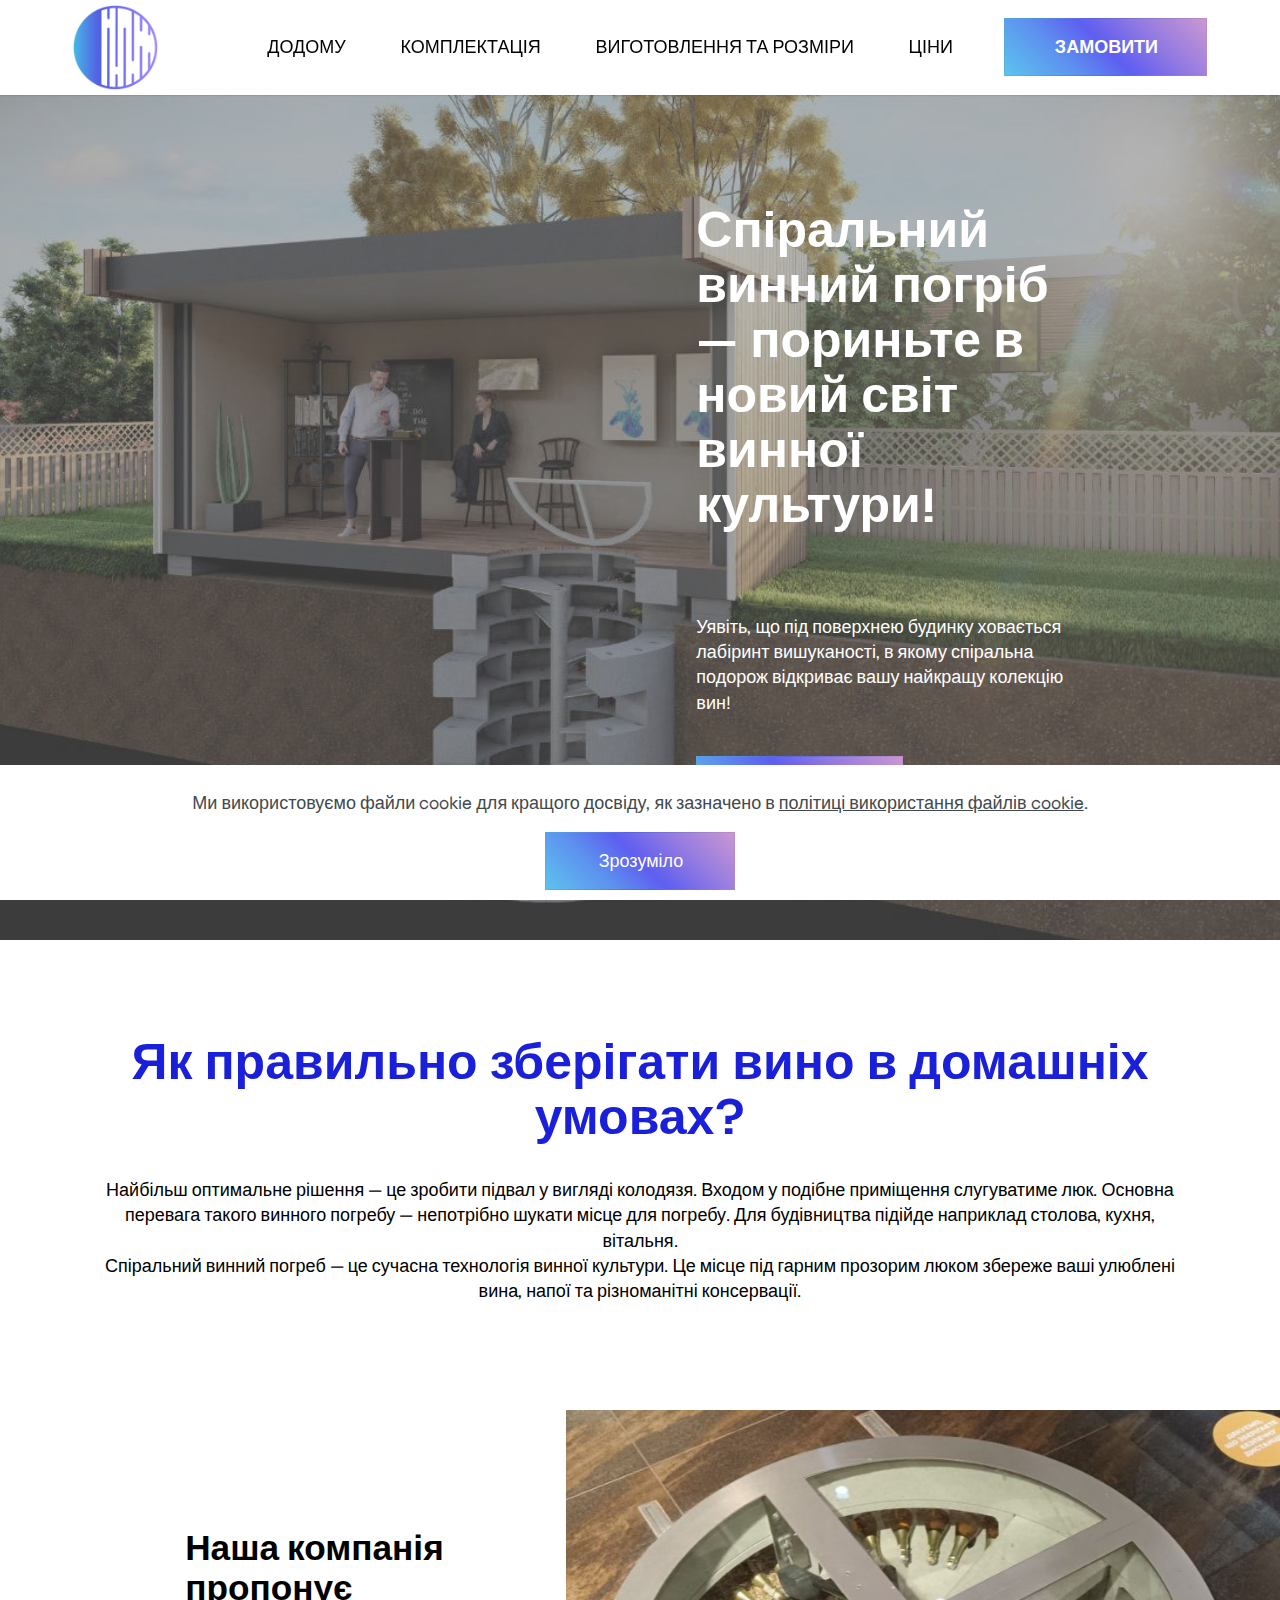
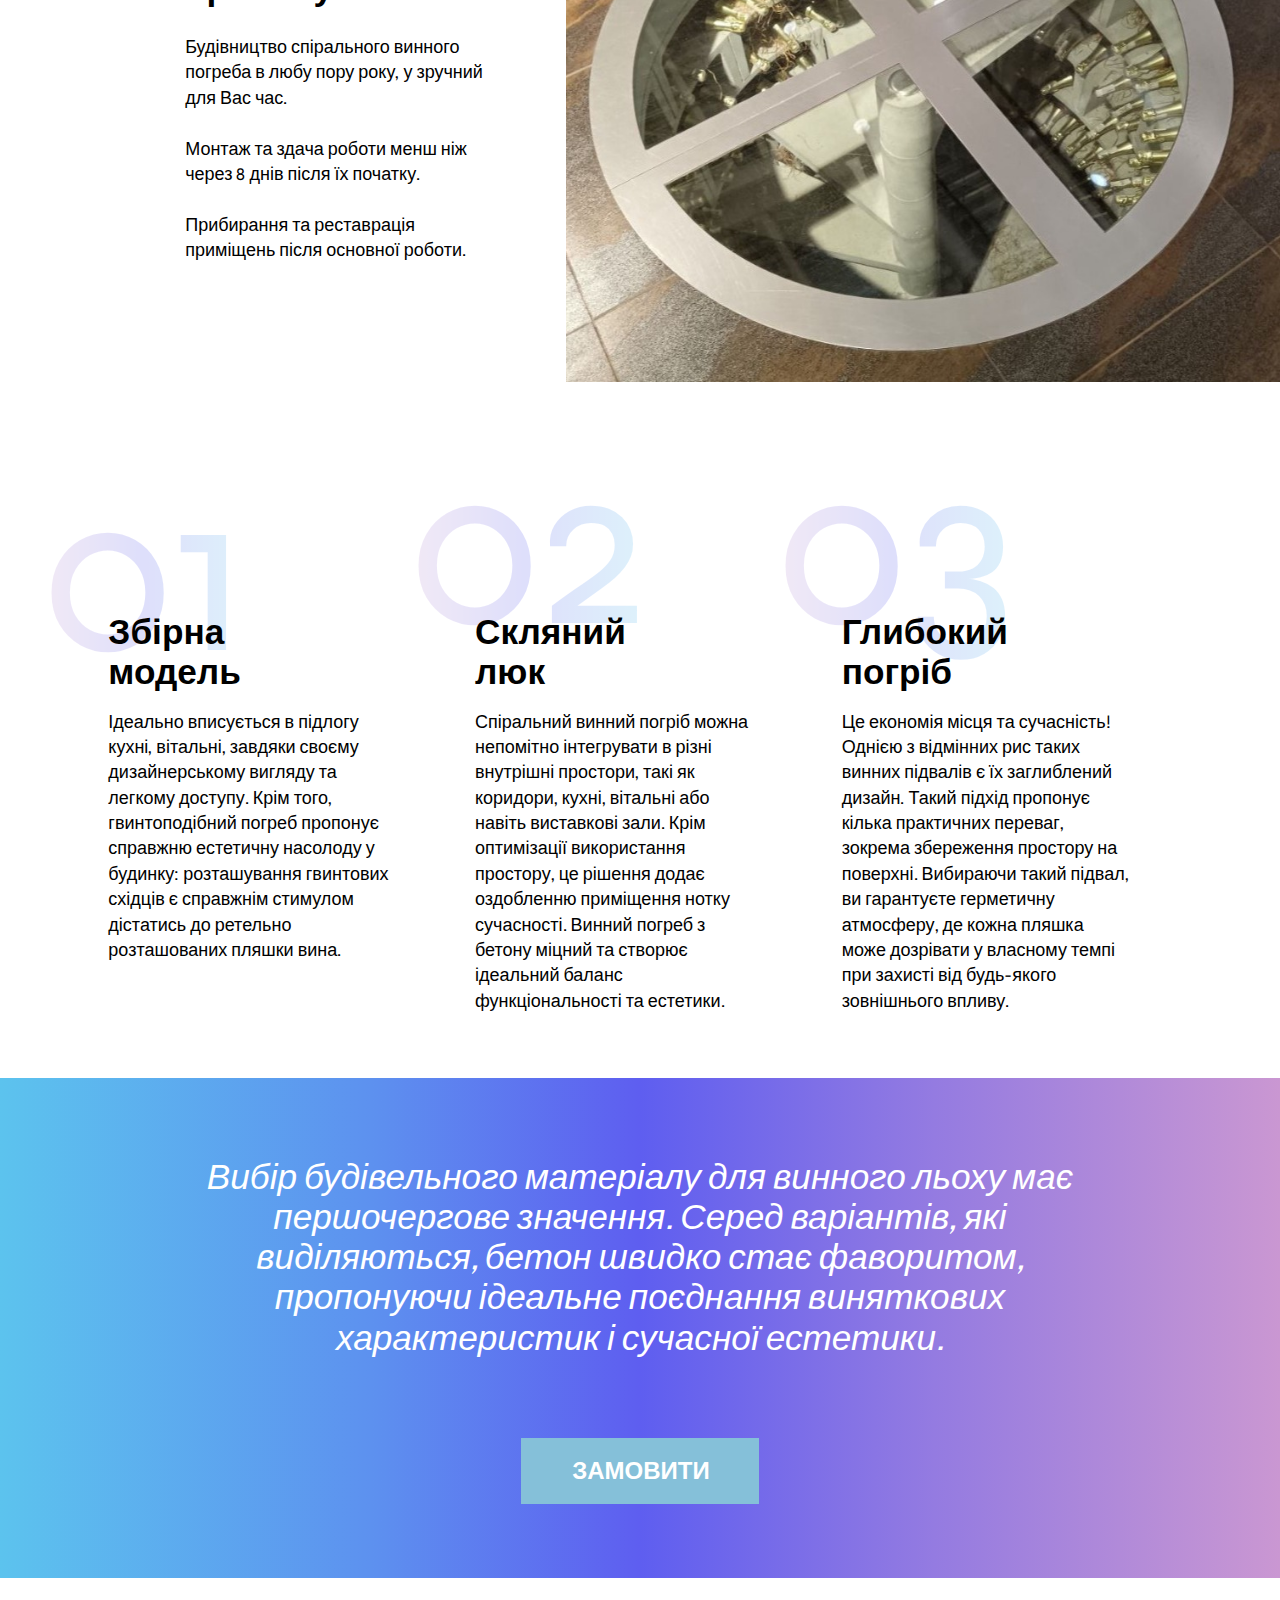
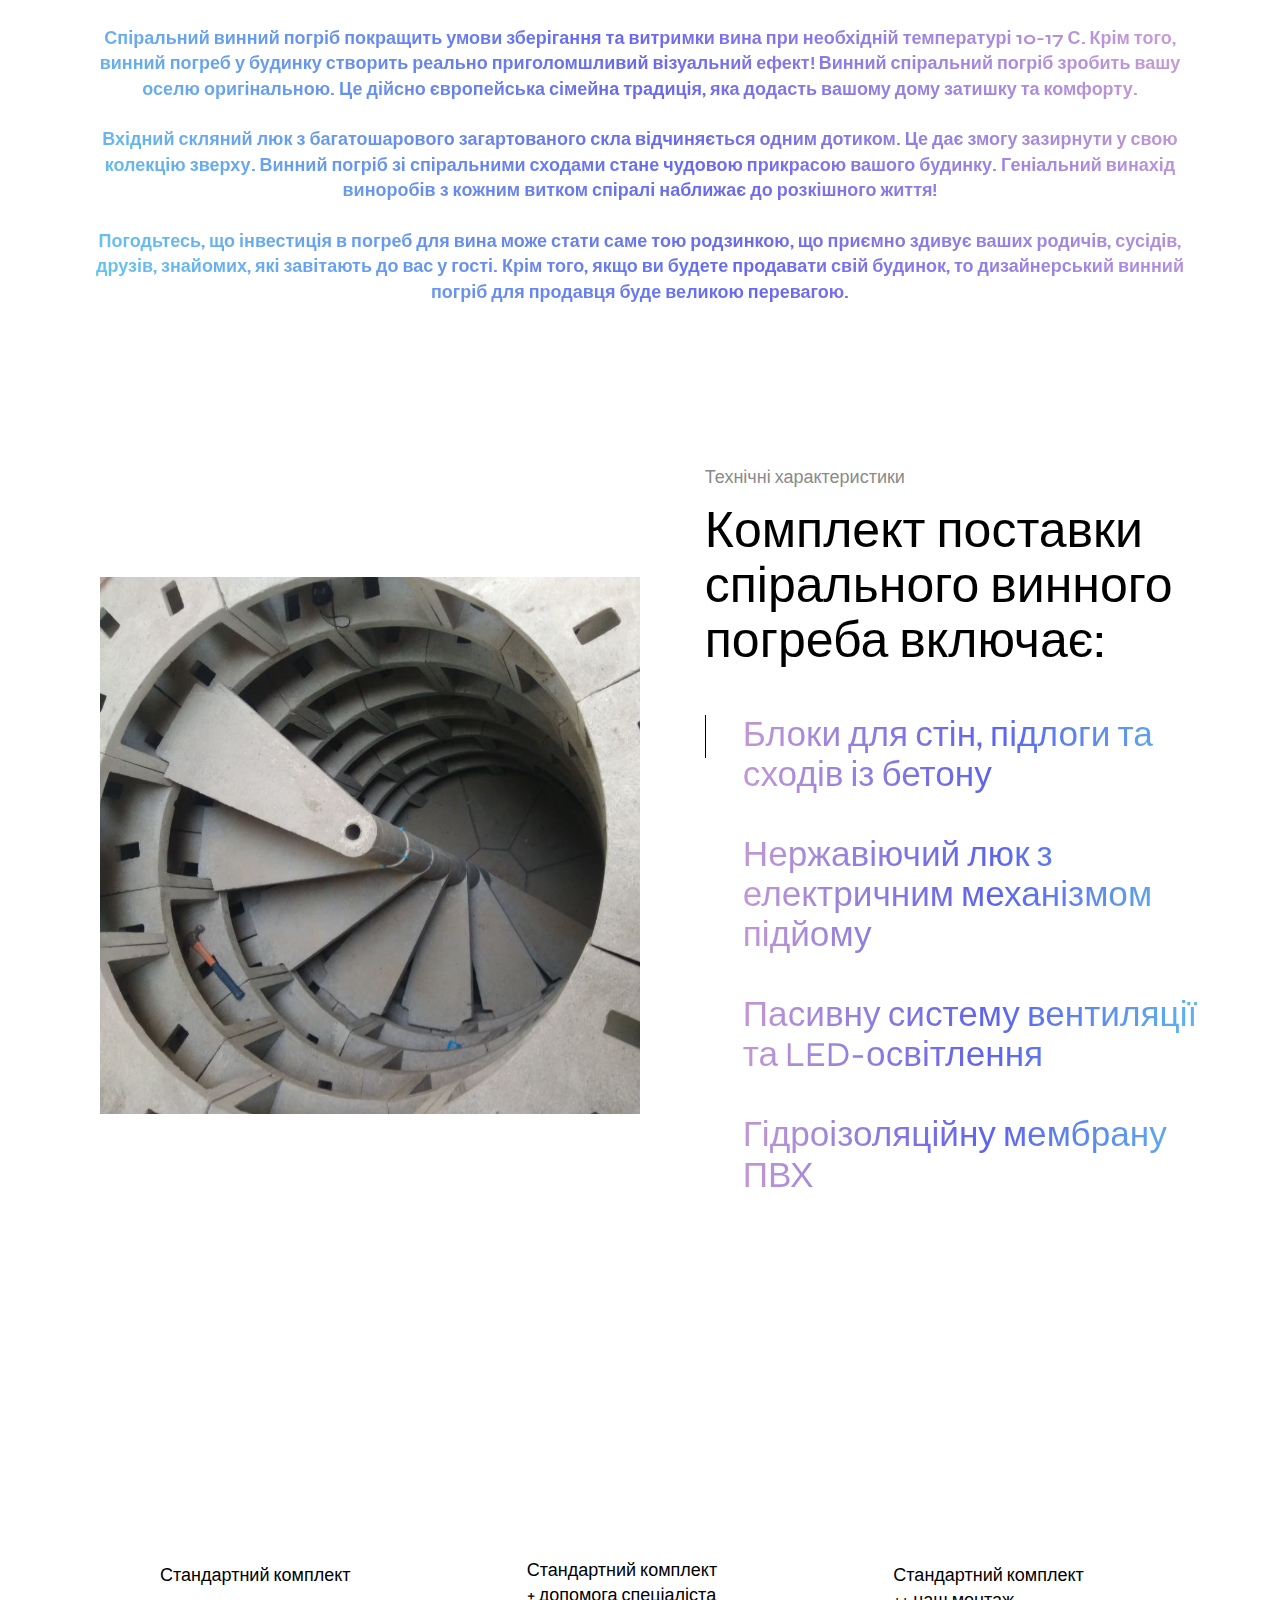
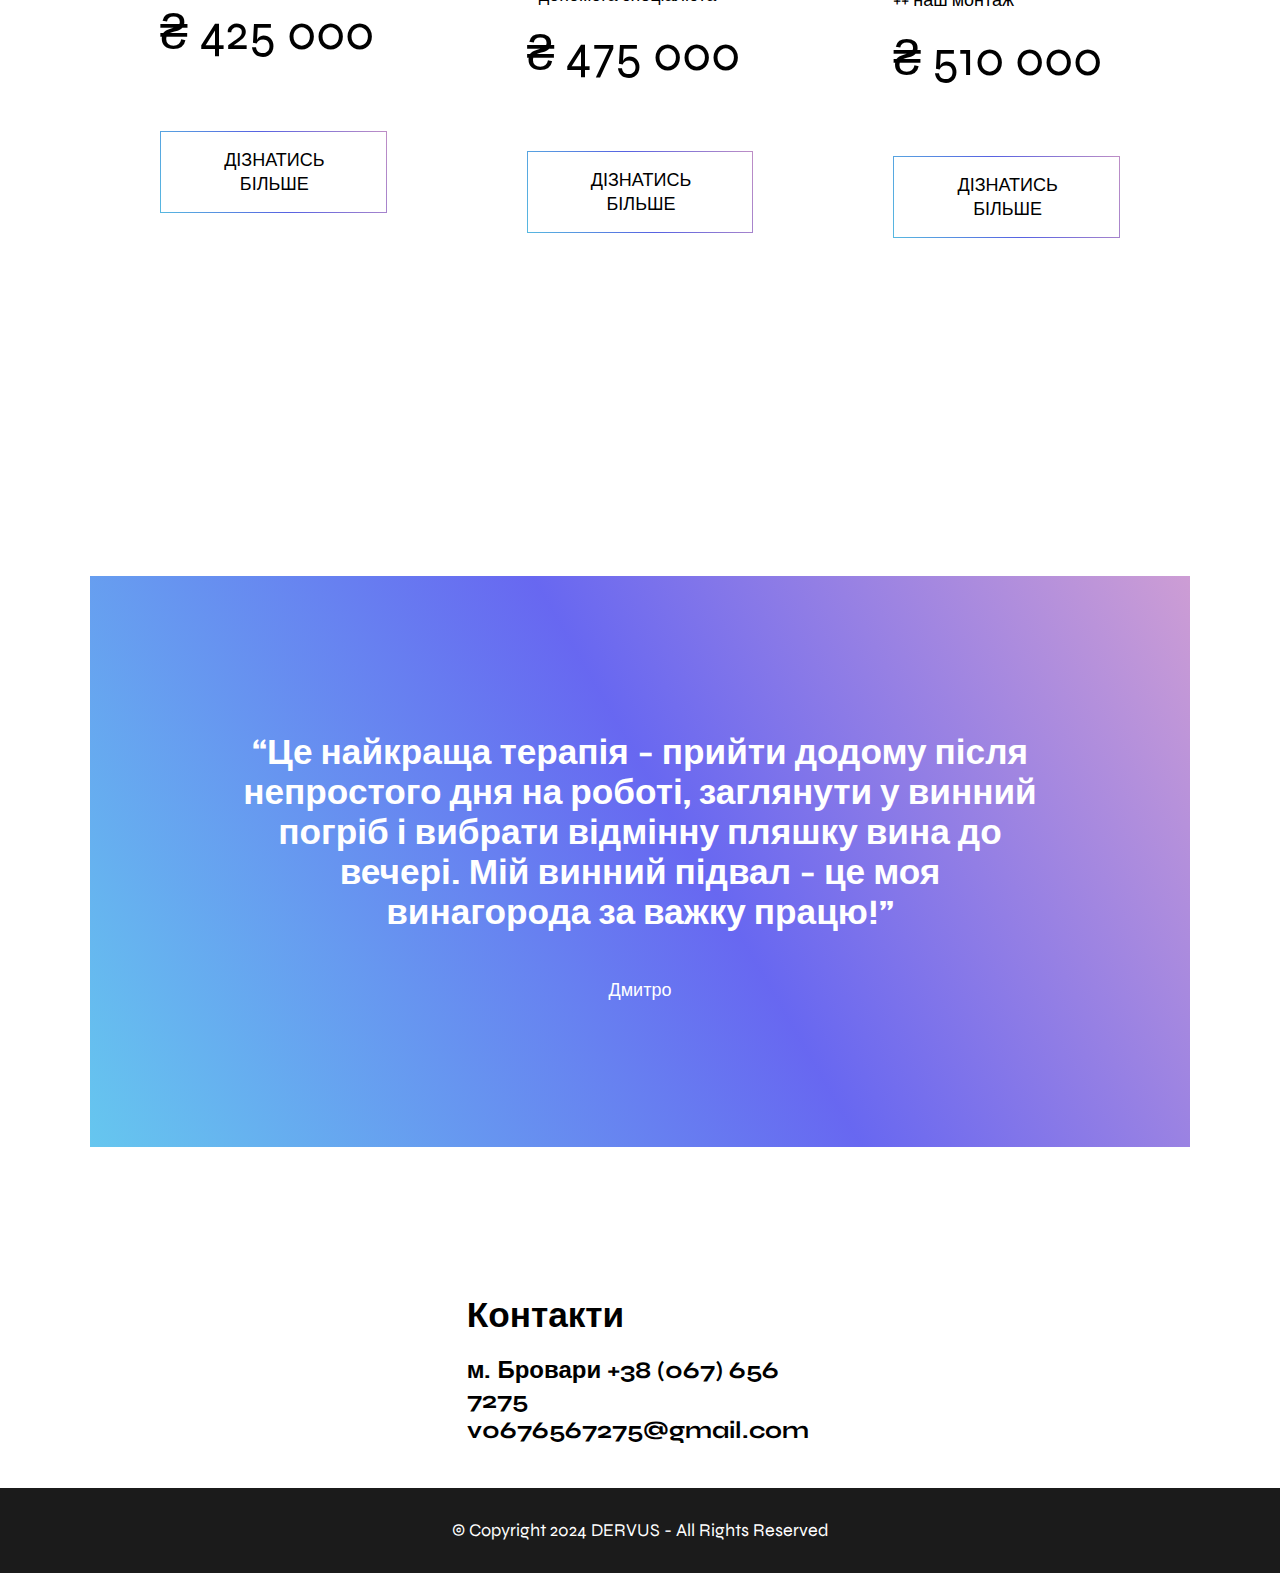
==== commit ea6c86a9: "create github pages" ====
--- a/index.html
+++ b/index.html
@@ -20,7 +20,7 @@
   <link rel="stylesheet" href="assets/theme/css/style.css">
   <link rel="preload" href="https://fonts.googleapis.com/css?family=Syne:400,500,600,700,800&display=swap" as="style" onload="this.onload=null;this.rel='stylesheet'">
   <noscript><link rel="stylesheet" href="https://fonts.googleapis.com/css?family=Syne:400,500,600,700,800&display=swap"></noscript>
-  <link rel="preload" as="style" href="assets/mobirise/css/mbr-additional.css?v=zcF1K2"><link rel="stylesheet" href="assets/mobirise/css/mbr-additional.css?v=zcF1K2" type="text/css">
+  <link rel="preload" as="style" href="assets/mobirise/css/mbr-additional.css?v=8B5f0L"><link rel="stylesheet" href="assets/mobirise/css/mbr-additional.css?v=8B5f0L" type="text/css">
 
   
   
@@ -53,7 +53,7 @@
                 <ul class="navbar-nav nav-dropdown" data-app-modern-menu="true"><li class="nav-item"><a class="nav-link link text-black text-primary display-7" href="index.html#top">ДОДОМУ</a></li>
                     
                     <li class="nav-item"><a class="nav-link link text-black text-primary display-7" href="index.html#alist1-1">КОМПЛЕКТАЦІЯ</a>
-                    </li><li class="nav-item"><a class="nav-link link text-black text-primary display-7" href="construction.html#top">ВИГОТОВЛЕННЯ ТА РОЗМІРИ</a></li><li class="nav-item"><a class="nav-link link text-black text-primary display-7" href="construction.html#atabs1-o">ЦІНИ</a></li></ul>
+                    </li><li class="nav-item"><a class="nav-link link text-black text-primary display-7" href="construction.html#top">ВИГОТОВЛЕННЯ ТА РОЗМІРИ</a></li><li class="nav-item"><a class="nav-link link text-black text-primary display-7" href="construction.html#list01-u">ЦІНИ</a></li></ul>
                 <div class="mbr-section-btn"><a class="btn btn-primary display-7" href="index.html#acontact1-0"><strong>ЗАМОВИТИ</strong></a></div>
             </div>
 
@@ -312,22 +312,9 @@
             <div class="col-12 col-md-4 col-card">
                 <div class="card-wrapper">
                     <div class="card-box card-1 align-left">
-                        <h4 class="card-title mbr-fonts-style align-left display-7">Базовий комплект</h4>
+                        <h4 class="card-title mbr-fonts-style align-left display-7">Стандартний комплект</h4>
                         <p class="mbr-text mbr-fonts-style display-2">₴&nbsp;425 000</p>
-                        <ul class="list mbr-fonts-style display-7">
-                            <li>
-                                Lorem ipsum dolor est.
-                            </li>
-                            <li>
-                                Aliquam lorem ante.
-                            </li>
-                            <li>
-                                Phasellus viverra nulla.
-                            </li>
-                            <li>
-                                Curabitur ullamcorper.
-                            </li>
-                        </ul>
+                        
                         <div class="btn-container">
                             <div class="mbr-section-btn"><a class="btn btn-primary-outline display-7" href="construction.html#atabs1-o">ДІЗНАТИСЬ БІЛЬШЕ</a></div>
                         </div>
@@ -338,22 +325,9 @@
             <div class="col-12 col-md-4 col-card">
                 <div class="card-wrapper">
                     <div class="card-box card-2 align-left">
-                        <h4 class="card-title mbr-fonts-style align-left display-7">Стандартний комплект&nbsp;</h4>
-                        <p class="mbr-text mbr-fonts-style display-2">₴ 510 000</p>
-                        <ul class="list mbr-fonts-style display-7">
-                            <li>
-                                Lorem ipsum dolor est.
-                            </li>
-                            <li>
-                                Aliquam lorem ante.
-                            </li>
-                            <li>
-                                Phasellus viverra nulla.
-                            </li>
-                            <li>
-                                Curabitur ullamcorper.
-                            </li>
-                        </ul>
+                        <h4 class="card-title mbr-fonts-style align-left display-7">Стандартний комплект&nbsp;<div>+ допомога спеціаліста</div></h4>
+                        <p class="mbr-text mbr-fonts-style display-2">₴ 475 000</p>
+                        
                         <div class="btn-container">
                             <div class="mbr-section-btn"><a class="btn btn-primary-outline display-7" href="construction.html#atabs1-o">
                                     ДІЗНАТИСЬ БІЛЬШЕ
@@ -365,22 +339,9 @@
             <div class="col-12 col-md-4 col-card">
                 <div class="card-wrapper">
                     <div class="card-box card-3 align-left">
-                        <h4 class="card-title mbr-fonts-style align-left display-7">Преміум комплект</h4>
-                        <p class="mbr-text mbr-fonts-style display-2">₴ 580 000</p>
-                        <ul class="list mbr-fonts-style display-7">
-                            <li>
-                                Lorem ipsum dolor est.
-                            </li>
-                            <li>
-                                Aliquam lorem ante.
-                            </li>
-                            <li>
-                                Phasellus viverra nulla.
-                            </li>
-                            <li>
-                                Curabitur ullamcorper.
-                            </li>
-                        </ul>
+                        <h4 class="card-title mbr-fonts-style align-left display-7">Стандартний комплект&nbsp;<div>++ наш монтаж</div></h4>
+                        <p class="mbr-text mbr-fonts-style display-2">₴ 510 000</p>
+                        
                         <div class="btn-container">
                             <div class="mbr-section-btn"><a class="btn btn-primary-outline display-7" href="construction.html#atabs1-o">
                                     ДІЗНАТИСЬ БІЛЬШЕ
@@ -429,8 +390,8 @@
                     <div class="card-box align-left">
                         <h4 class="card-title mbr-fonts-style align-left display-5">
                            <strong>Контакти</strong></h4>
-                        <p class="mbr-text mbr-fonts-style display-7">
-                            м. Конотоп +38 (067) 656 7275<br>v0676567275@gmail.com<br></p>
+                        <p class="mbr-text mbr-fonts-style display-4"><strong>
+                            м. Бровари +38 (067) 656 7275<br>v0676567275@gmail.com</strong><br></p>
                     </div>
                 </div>
             </div>
--- a/assets/mobirise/css/mbr-additional.css
+++ b/assets/mobirise/css/mbr-additional.css
@@ -3144,6 +3144,98 @@
     padding: 0 10px;
   }
 }
+.cid-ufpz4pfC2y {
+  padding-top: 5rem;
+  padding-bottom: 5rem;
+  background-color: #ffffff;
+}
+.cid-ufpz4pfC2y .mbr-fallback-image.disabled {
+  display: none;
+}
+.cid-ufpz4pfC2y .mbr-fallback-image {
+  display: block;
+  background-size: cover;
+  background-position: center center;
+  width: 100%;
+  height: 100%;
+  position: absolute;
+  top: 0;
+}
+@media (max-width: 992px) {
+  .cid-ufpz4pfC2y .container {
+    padding: 0 30px;
+  }
+}
+.cid-ufpz4pfC2y .row {
+  justify-content: center;
+}
+.cid-ufpz4pfC2y .title-wrapper .mbr-section-title {
+  margin-bottom: 60px;
+}
+@media (max-width: 992px) {
+  .cid-ufpz4pfC2y .title-wrapper .mbr-section-title {
+    margin-bottom: 40px;
+  }
+}
+.cid-ufpz4pfC2y .panel-group .card {
+  border-radius: 2rem 0 2rem 0 !important;
+  border: 1px solid #1a1fd9;
+  margin-bottom: 24px;
+  padding: 40px;
+}
+@media (max-width: 992px) {
+  .cid-ufpz4pfC2y .panel-group .card {
+    padding: 30px 20px;
+  }
+}
+.cid-ufpz4pfC2y .panel-group .card .card-header {
+  background-color: transparent;
+  border: none;
+  border-radius: 0;
+  padding: 0;
+}
+.cid-ufpz4pfC2y .panel-group .card .card-header .panel-title {
+  display: flex;
+  justify-content: space-between;
+  align-items: center;
+  width: 100%;
+}
+.cid-ufpz4pfC2y .panel-group .card .card-header .panel-title .panel-title-edit {
+  margin-bottom: 0;
+}
+.cid-ufpz4pfC2y .panel-group .card .card-header .panel-title .mbr-iconfont {
+  display: inline-flex;
+  align-items: center;
+  justify-content: center;
+  font-size: 18px;
+  width: 45px;
+  height: 45px;
+  min-width: 45px;
+  transition: all 0.3s ease-in-out;
+  color: #c7fcb5;
+  background-color: #1a1fd9;
+  border-radius: 100%;
+  margin-left: 20px;
+}
+.cid-ufpz4pfC2y .panel-group .card .card-header .panel-title:not(.collapsed) .mbr-iconfont {
+  transform: rotate(45deg);
+}
+.cid-ufpz4pfC2y .panel-group .card .panel-collapse .panel-body {
+  padding-top: 30px;
+}
+.cid-ufpz4pfC2y .panel-group .card .panel-collapse .panel-body .panel-text {
+  margin-bottom: 0;
+}
+.cid-ufpz4pfC2y .mbr-section-title {
+  color: #1a1fd9;
+}
+.cid-ufpz4pfC2y .panel-title-edit {
+  color: #1a1fd9;
+  text-align: left;
+}
+.cid-ufpz4pfC2y .panel-text {
+  color: #144031;
+}
 .cid-ufnjHTemu4 {
   padding-top: 6rem;
   padding-bottom: 0rem;
@@ -3160,213 +3252,6 @@
 }
 .cid-ufnjHTemu4 .mbr-section-btn {
   margin-top: 20px;
-}
-.cid-ufp21ALzH3 {
-  padding-top: 5rem;
-  padding-bottom: 5rem;
-  background-color: #ffffff;
-}
-.cid-ufp21ALzH3 .row:not(.tabs-row) {
-  flex-direction: row-reverse;
-}
-.cid-ufp21ALzH3 .container-fluid {
-  padding: 0;
-}
-.cid-ufp21ALzH3 .row {
-  align-items: center;
-  width: 100%;
-  padding-right: calc((100% - 1300px)/ 2) !important;
-}
-@media (max-width: 1400px) {
-  .cid-ufp21ALzH3 .row {
-    align-items: flex-start;
-  }
-}
-@media (max-width: 1440px) {
-  .cid-ufp21ALzH3 .row {
-    padding-right: calc((100% - 1100px)/ 2) !important;
-  }
-}
-@media (max-width: 1200px) {
-  .cid-ufp21ALzH3 .row {
-    padding-right: calc((100% - 960px)/ 2) !important;
-  }
-}
-@media (max-width: 1024px) {
-  .cid-ufp21ALzH3 .row {
-    padding-right: calc((100% - 86%)/ 2) !important;
-  }
-}
-.cid-ufp21ALzH3 .col-tabs .tab-content .tabs-row {
-  padding: 0 !important;
-}
-.cid-ufp21ALzH3 .col-text {
-  width: 100%;
-}
-@media (min-width: 1024px) {
-  .cid-ufp21ALzH3 .col-text {
-    width: 45%;
-  }
-}
-@media (min-width: 1441px) {
-  .cid-ufp21ALzH3 .col-text {
-    width: 34%;
-  }
-}
-.cid-ufp21ALzH3 .text-container {
-  padding: 0 30px 0 0;
-  padding: 0 0 0  30px ;
-}
-@media (min-width: 768px) {
-  .cid-ufp21ALzH3 .text-container {
-    padding: 0 10% 0 0;
-    padding: 0 0 0 10%;
-  }
-}
-.cid-ufp21ALzH3 .text-wrapper {
-  display: flex;
-  flex-direction: column;
-  align-items: flex-start;
-}
-.cid-ufp21ALzH3 .label-text {
-  width: 100%;
-  margin-top: 10px;
-  margin-bottom: 10px;
-  color: #8A8A8A;
-}
-.cid-ufp21ALzH3 .mbr-section-title {
-  width: 100%;
-  color: #000000;
-  margin-bottom: 20px;
-}
-.cid-ufp21ALzH3 .col-img {
-  width: 100%;
-  padding-top: 50px;
-}
-@media (min-width: 1024px) {
-  .cid-ufp21ALzH3 .col-img {
-    width: 55%;
-    padding-top: 0;
-  }
-}
-@media (min-width: 1441px) {
-  .cid-ufp21ALzH3 .col-img {
-    width: 66%;
-  }
-}
-.cid-ufp21ALzH3 .img-container {
-  display: flex;
-  justify-content: center;
-  align-items: flex-start;
-  width: 100%;
-  height: 100%;
-}
-.cid-ufp21ALzH3 .img-container img {
-  max-width: 100%;
-  max-height: 100%;
-  width: 100%;
-  height: auto;
-}
-.cid-ufp21ALzH3 .col-tabs {
-  padding: 10px 0 0 0;
-}
-@media (min-width: 768px) {
-  .cid-ufp21ALzH3 .col-tabs {
-    padding: 3% 25% 0 0;
-  }
-}
-@media (min-width: 1025px) {
-  .cid-ufp21ALzH3 .col-tabs {
-    padding: 17px 0 0 0;
-  }
-}
-.cid-ufp21ALzH3 .nav-tabs .nav-item.open .nav-link:focus,
-.cid-ufp21ALzH3 .nav-tabs .nav-link.active:focus {
-  outline: none;
-}
-.cid-ufp21ALzH3 .nav-tabs {
-  flex-wrap: nowrap;
-  padding-bottom: 8px;
-  border-bottom: 1px solid #57b8e0;
-}
-@media (max-width: 680px) {
-  .cid-ufp21ALzH3 .nav-tabs {
-    flex-direction: column;
-    justify-content: flex-start;
-  }
-}
-.cid-ufp21ALzH3 .nav-item {
-  position: relative;
-  color: #000000;
-}
-.cid-ufp21ALzH3 .nav-tabs .nav-link {
-  transition: all .5s;
-  border: none;
-  color: #000000 !important;
-}
-.cid-ufp21ALzH3 .nav-tabs .nav-link:after {
-  content: '';
-  width: 0;
-  left: 0;
-  height: 1px;
-  position: absolute;
-  bottom: -9px;
-  background-color: #000000;
-  transition: width 0.48s cubic-bezier(0.77, 0, 0.175, 1);
-}
-@media (max-width: 680px) {
-  .cid-ufp21ALzH3 .nav-tabs .nav-link:after {
-    bottom: -2px;
-  }
-}
-.cid-ufp21ALzH3 .nav-tabs .nav-item:not(:first-child) {
-  margin-left: 68px;
-}
-@media (max-width: 680px) {
-  .cid-ufp21ALzH3 .nav-tabs .nav-item {
-    margin: 0 0 12px 0 !important;
-    width: max-content;
-  }
-}
-@media (max-width: 680px) {
-  .cid-ufp21ALzH3 .nav-tabs .nav-item:last-child {
-    margin: 0 !important;
-  }
-}
-.cid-ufp21ALzH3 .mbr-text {
-  letter-spacing: inherit;
-  color: #000000;
-  width: 100%;
-  margin-bottom: 25px;
-}
-.cid-ufp21ALzH3 .list {
-  list-style-type: none;
-  padding-left: 0;
-  margin-bottom: 16px;
-}
-.cid-ufp21ALzH3 .list li {
-  margin-bottom: 7px;
-}
-.cid-ufp21ALzH3 .list li:before {
-  content: '';
-  height: 4px;
-  width: 4px;
-  border-radius: 50%;
-  display: inline-block;
-  background: currentColor;
-  vertical-align: middle;
-  margin-right: 5px;
-}
-.cid-ufp21ALzH3 .nav-link,
-.cid-ufp21ALzH3 .nav-link.active {
-  padding: 0;
-  background-color: transparent;
-}
-.cid-ufp21ALzH3 .nav-tabs .nav-link.active {
-  color: #000000;
-}
-.cid-ufp21ALzH3 .nav-tabs .nav-link.active:after {
-  width: 100%;
 }
 .cid-ufnjHUKDeT {
   padding-top: 2rem;
--- a/assets/mobirise/css/mbr-additional.css
+++ b/assets/mobirise/css/mbr-additional.css
@@ -3144,6 +3144,98 @@
     padding: 0 10px;
   }
 }
+.cid-ufpz4pfC2y {
+  padding-top: 5rem;
+  padding-bottom: 5rem;
+  background-color: #ffffff;
+}
+.cid-ufpz4pfC2y .mbr-fallback-image.disabled {
+  display: none;
+}
+.cid-ufpz4pfC2y .mbr-fallback-image {
+  display: block;
+  background-size: cover;
+  background-position: center center;
+  width: 100%;
+  height: 100%;
+  position: absolute;
+  top: 0;
+}
+@media (max-width: 992px) {
+  .cid-ufpz4pfC2y .container {
+    padding: 0 30px;
+  }
+}
+.cid-ufpz4pfC2y .row {
+  justify-content: center;
+}
+.cid-ufpz4pfC2y .title-wrapper .mbr-section-title {
+  margin-bottom: 60px;
+}
+@media (max-width: 992px) {
+  .cid-ufpz4pfC2y .title-wrapper .mbr-section-title {
+    margin-bottom: 40px;
+  }
+}
+.cid-ufpz4pfC2y .panel-group .card {
+  border-radius: 2rem 0 2rem 0 !important;
+  border: 1px solid #1a1fd9;
+  margin-bottom: 24px;
+  padding: 40px;
+}
+@media (max-width: 992px) {
+  .cid-ufpz4pfC2y .panel-group .card {
+    padding: 30px 20px;
+  }
+}
+.cid-ufpz4pfC2y .panel-group .card .card-header {
+  background-color: transparent;
+  border: none;
+  border-radius: 0;
+  padding: 0;
+}
+.cid-ufpz4pfC2y .panel-group .card .card-header .panel-title {
+  display: flex;
+  justify-content: space-between;
+  align-items: center;
+  width: 100%;
+}
+.cid-ufpz4pfC2y .panel-group .card .card-header .panel-title .panel-title-edit {
+  margin-bottom: 0;
+}
+.cid-ufpz4pfC2y .panel-group .card .card-header .panel-title .mbr-iconfont {
+  display: inline-flex;
+  align-items: center;
+  justify-content: center;
+  font-size: 18px;
+  width: 45px;
+  height: 45px;
+  min-width: 45px;
+  transition: all 0.3s ease-in-out;
+  color: #c7fcb5;
+  background-color: #1a1fd9;
+  border-radius: 100%;
+  margin-left: 20px;
+}
+.cid-ufpz4pfC2y .panel-group .card .card-header .panel-title:not(.collapsed) .mbr-iconfont {
+  transform: rotate(45deg);
+}
+.cid-ufpz4pfC2y .panel-group .card .panel-collapse .panel-body {
+  padding-top: 30px;
+}
+.cid-ufpz4pfC2y .panel-group .card .panel-collapse .panel-body .panel-text {
+  margin-bottom: 0;
+}
+.cid-ufpz4pfC2y .mbr-section-title {
+  color: #1a1fd9;
+}
+.cid-ufpz4pfC2y .panel-title-edit {
+  color: #1a1fd9;
+  text-align: left;
+}
+.cid-ufpz4pfC2y .panel-text {
+  color: #144031;
+}
 .cid-ufnjHTemu4 {
   padding-top: 6rem;
   padding-bottom: 0rem;
@@ -3160,213 +3252,6 @@
 }
 .cid-ufnjHTemu4 .mbr-section-btn {
   margin-top: 20px;
-}
-.cid-ufp21ALzH3 {
-  padding-top: 5rem;
-  padding-bottom: 5rem;
-  background-color: #ffffff;
-}
-.cid-ufp21ALzH3 .row:not(.tabs-row) {
-  flex-direction: row-reverse;
-}
-.cid-ufp21ALzH3 .container-fluid {
-  padding: 0;
-}
-.cid-ufp21ALzH3 .row {
-  align-items: center;
-  width: 100%;
-  padding-right: calc((100% - 1300px)/ 2) !important;
-}
-@media (max-width: 1400px) {
-  .cid-ufp21ALzH3 .row {
-    align-items: flex-start;
-  }
-}
-@media (max-width: 1440px) {
-  .cid-ufp21ALzH3 .row {
-    padding-right: calc((100% - 1100px)/ 2) !important;
-  }
-}
-@media (max-width: 1200px) {
-  .cid-ufp21ALzH3 .row {
-    padding-right: calc((100% - 960px)/ 2) !important;
-  }
-}
-@media (max-width: 1024px) {
-  .cid-ufp21ALzH3 .row {
-    padding-right: calc((100% - 86%)/ 2) !important;
-  }
-}
-.cid-ufp21ALzH3 .col-tabs .tab-content .tabs-row {
-  padding: 0 !important;
-}
-.cid-ufp21ALzH3 .col-text {
-  width: 100%;
-}
-@media (min-width: 1024px) {
-  .cid-ufp21ALzH3 .col-text {
-    width: 45%;
-  }
-}
-@media (min-width: 1441px) {
-  .cid-ufp21ALzH3 .col-text {
-    width: 34%;
-  }
-}
-.cid-ufp21ALzH3 .text-container {
-  padding: 0 30px 0 0;
-  padding: 0 0 0  30px ;
-}
-@media (min-width: 768px) {
-  .cid-ufp21ALzH3 .text-container {
-    padding: 0 10% 0 0;
-    padding: 0 0 0 10%;
-  }
-}
-.cid-ufp21ALzH3 .text-wrapper {
-  display: flex;
-  flex-direction: column;
-  align-items: flex-start;
-}
-.cid-ufp21ALzH3 .label-text {
-  width: 100%;
-  margin-top: 10px;
-  margin-bottom: 10px;
-  color: #8A8A8A;
-}
-.cid-ufp21ALzH3 .mbr-section-title {
-  width: 100%;
-  color: #000000;
-  margin-bottom: 20px;
-}
-.cid-ufp21ALzH3 .col-img {
-  width: 100%;
-  padding-top: 50px;
-}
-@media (min-width: 1024px) {
-  .cid-ufp21ALzH3 .col-img {
-    width: 55%;
-    padding-top: 0;
-  }
-}
-@media (min-width: 1441px) {
-  .cid-ufp21ALzH3 .col-img {
-    width: 66%;
-  }
-}
-.cid-ufp21ALzH3 .img-container {
-  display: flex;
-  justify-content: center;
-  align-items: flex-start;
-  width: 100%;
-  height: 100%;
-}
-.cid-ufp21ALzH3 .img-container img {
-  max-width: 100%;
-  max-height: 100%;
-  width: 100%;
-  height: auto;
-}
-.cid-ufp21ALzH3 .col-tabs {
-  padding: 10px 0 0 0;
-}
-@media (min-width: 768px) {
-  .cid-ufp21ALzH3 .col-tabs {
-    padding: 3% 25% 0 0;
-  }
-}
-@media (min-width: 1025px) {
-  .cid-ufp21ALzH3 .col-tabs {
-    padding: 17px 0 0 0;
-  }
-}
-.cid-ufp21ALzH3 .nav-tabs .nav-item.open .nav-link:focus,
-.cid-ufp21ALzH3 .nav-tabs .nav-link.active:focus {
-  outline: none;
-}
-.cid-ufp21ALzH3 .nav-tabs {
-  flex-wrap: nowrap;
-  padding-bottom: 8px;
-  border-bottom: 1px solid #57b8e0;
-}
-@media (max-width: 680px) {
-  .cid-ufp21ALzH3 .nav-tabs {
-    flex-direction: column;
-    justify-content: flex-start;
-  }
-}
-.cid-ufp21ALzH3 .nav-item {
-  position: relative;
-  color: #000000;
-}
-.cid-ufp21ALzH3 .nav-tabs .nav-link {
-  transition: all .5s;
-  border: none;
-  color: #000000 !important;
-}
-.cid-ufp21ALzH3 .nav-tabs .nav-link:after {
-  content: '';
-  width: 0;
-  left: 0;
-  height: 1px;
-  position: absolute;
-  bottom: -9px;
-  background-color: #000000;
-  transition: width 0.48s cubic-bezier(0.77, 0, 0.175, 1);
-}
-@media (max-width: 680px) {
-  .cid-ufp21ALzH3 .nav-tabs .nav-link:after {
-    bottom: -2px;
-  }
-}
-.cid-ufp21ALzH3 .nav-tabs .nav-item:not(:first-child) {
-  margin-left: 68px;
-}
-@media (max-width: 680px) {
-  .cid-ufp21ALzH3 .nav-tabs .nav-item {
-    margin: 0 0 12px 0 !important;
-    width: max-content;
-  }
-}
-@media (max-width: 680px) {
-  .cid-ufp21ALzH3 .nav-tabs .nav-item:last-child {
-    margin: 0 !important;
-  }
-}
-.cid-ufp21ALzH3 .mbr-text {
-  letter-spacing: inherit;
-  color: #000000;
-  width: 100%;
-  margin-bottom: 25px;
-}
-.cid-ufp21ALzH3 .list {
-  list-style-type: none;
-  padding-left: 0;
-  margin-bottom: 16px;
-}
-.cid-ufp21ALzH3 .list li {
-  margin-bottom: 7px;
-}
-.cid-ufp21ALzH3 .list li:before {
-  content: '';
-  height: 4px;
-  width: 4px;
-  border-radius: 50%;
-  display: inline-block;
-  background: currentColor;
-  vertical-align: middle;
-  margin-right: 5px;
-}
-.cid-ufp21ALzH3 .nav-link,
-.cid-ufp21ALzH3 .nav-link.active {
-  padding: 0;
-  background-color: transparent;
-}
-.cid-ufp21ALzH3 .nav-tabs .nav-link.active {
-  color: #000000;
-}
-.cid-ufp21ALzH3 .nav-tabs .nav-link.active:after {
-  width: 100%;
 }
 .cid-ufnjHUKDeT {
   padding-top: 2rem;
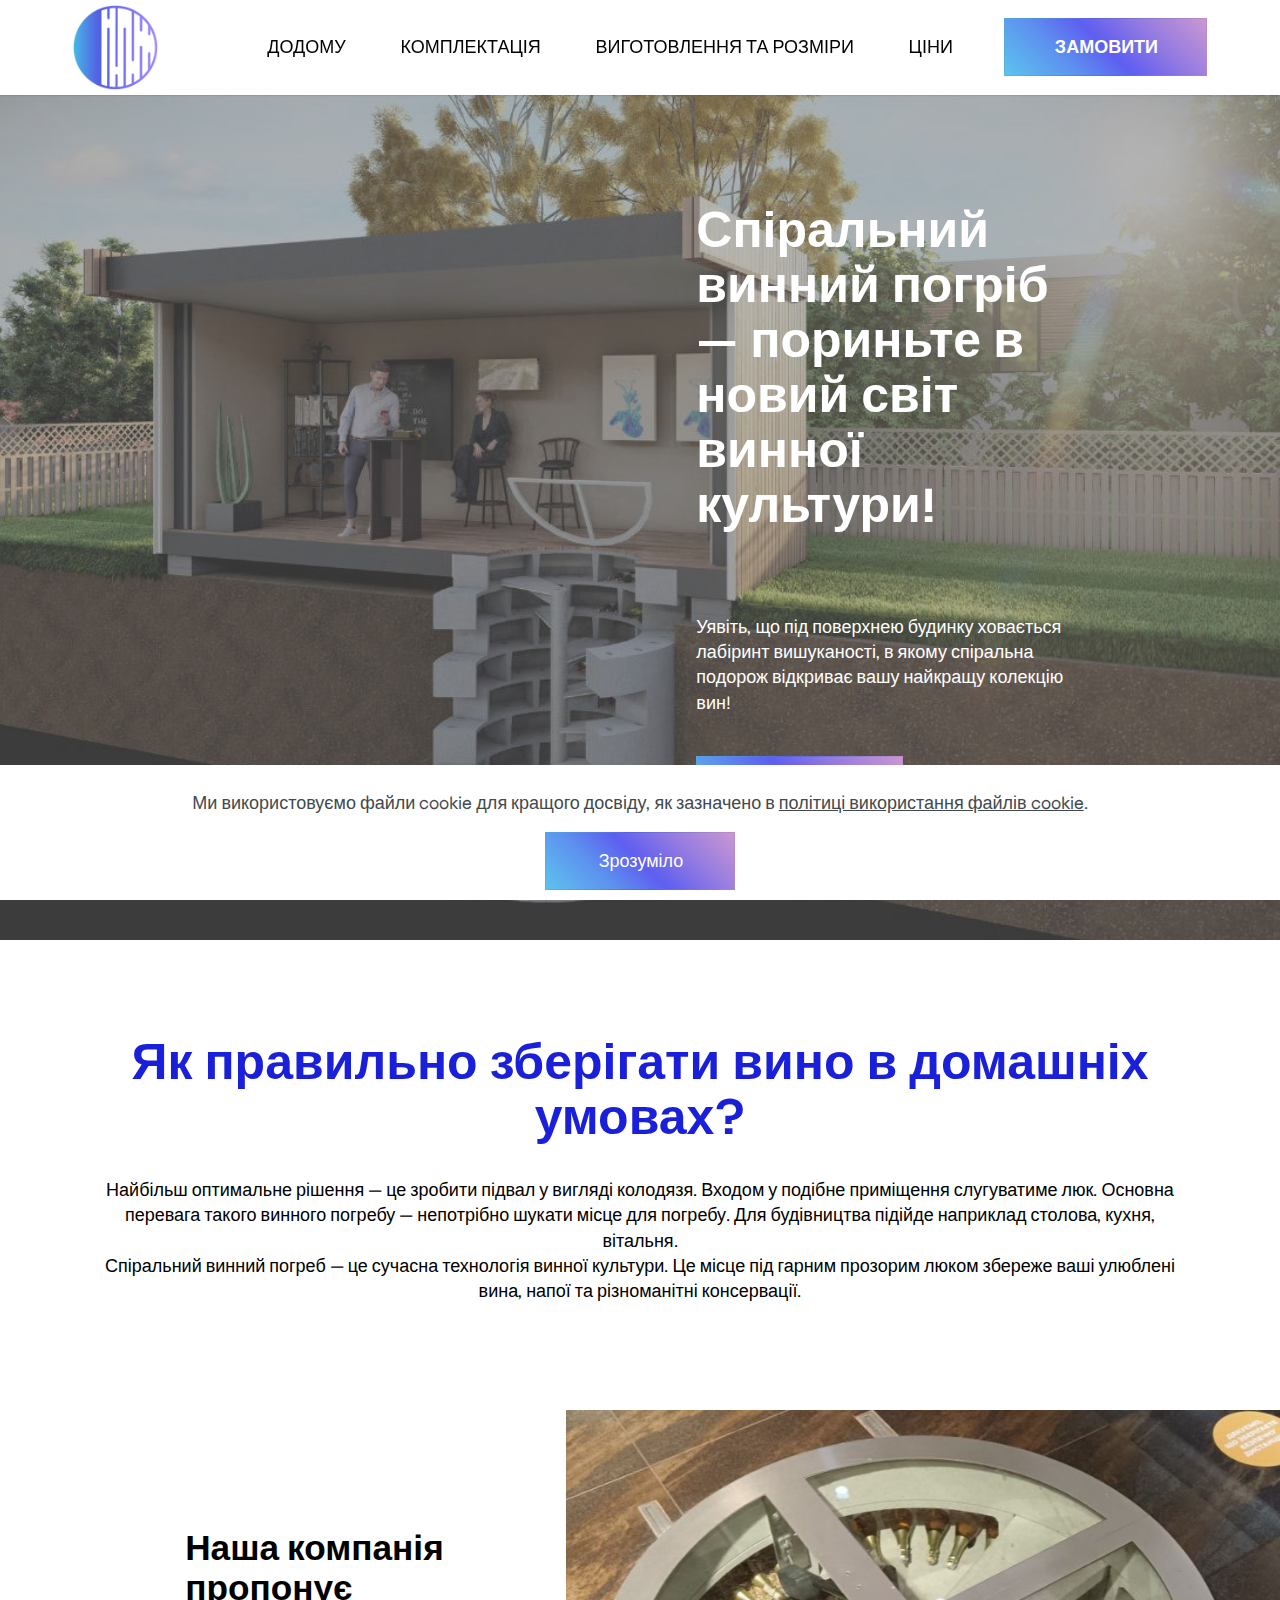
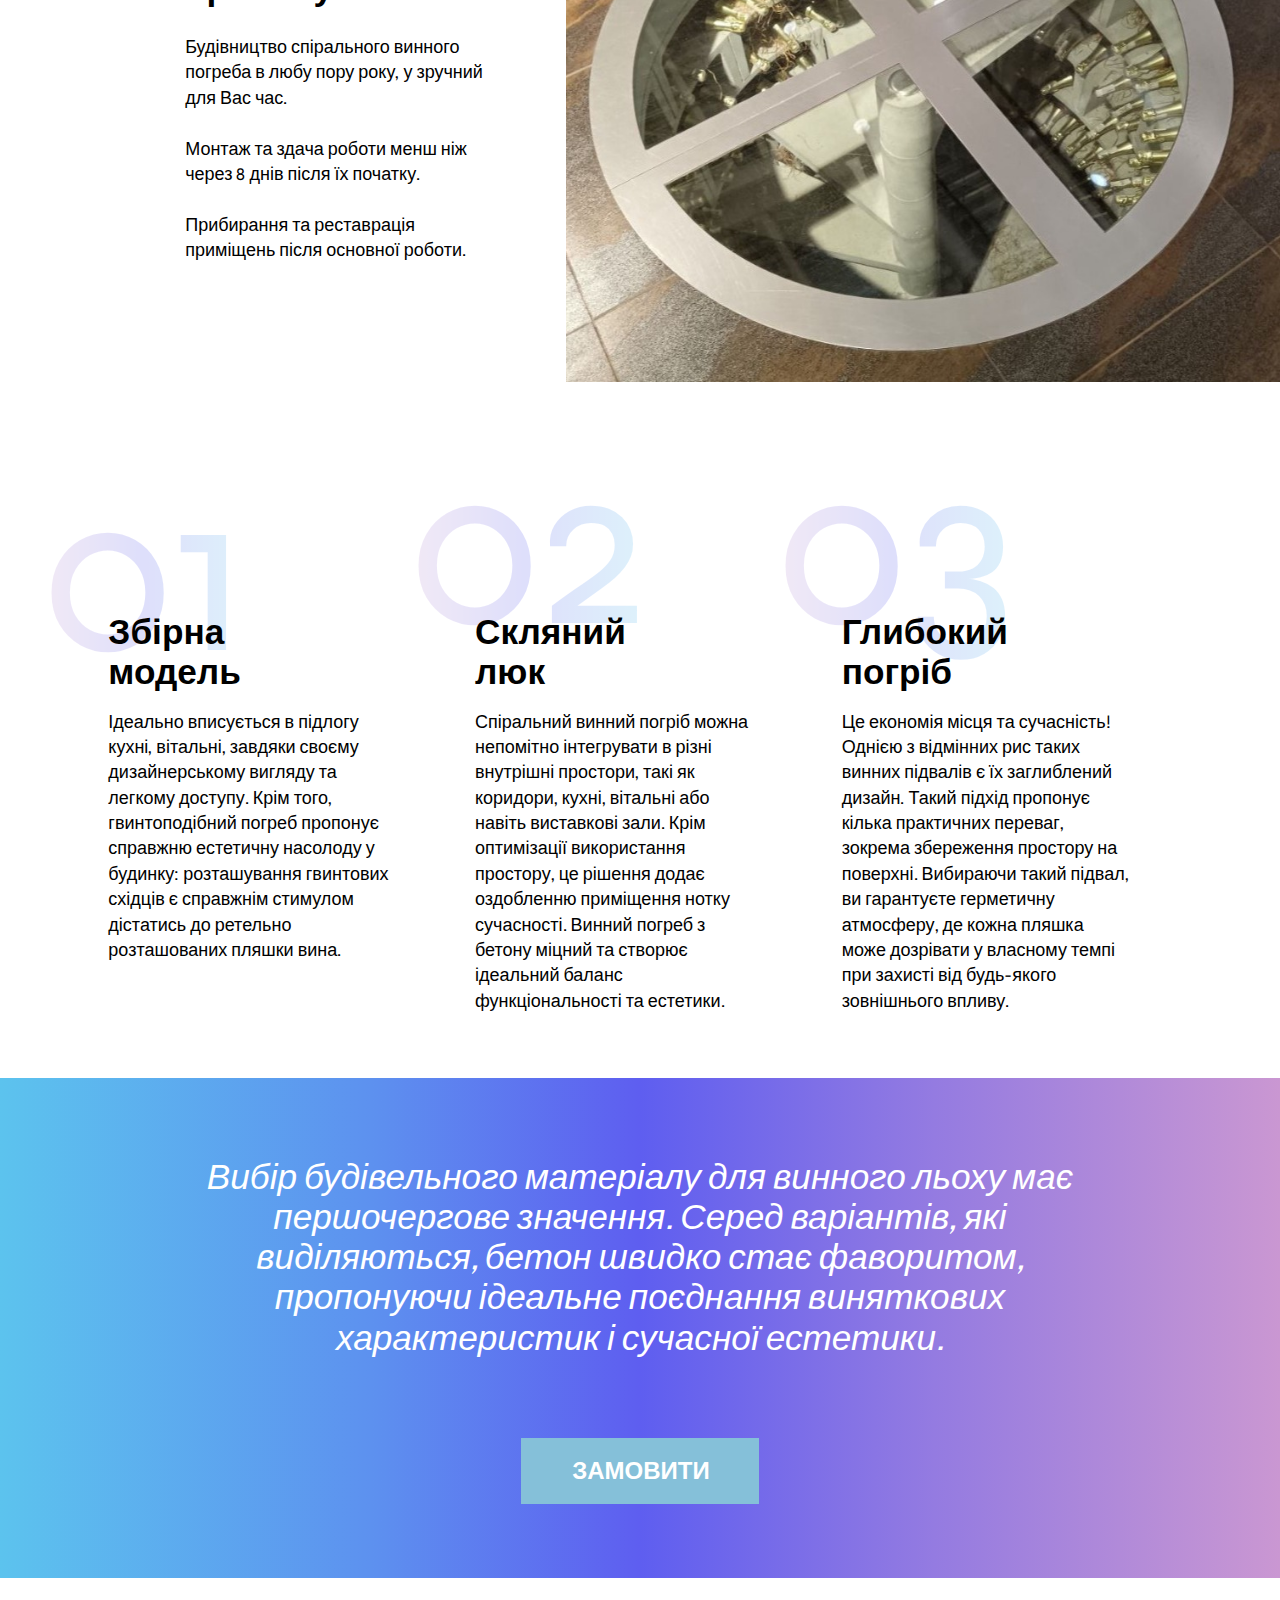
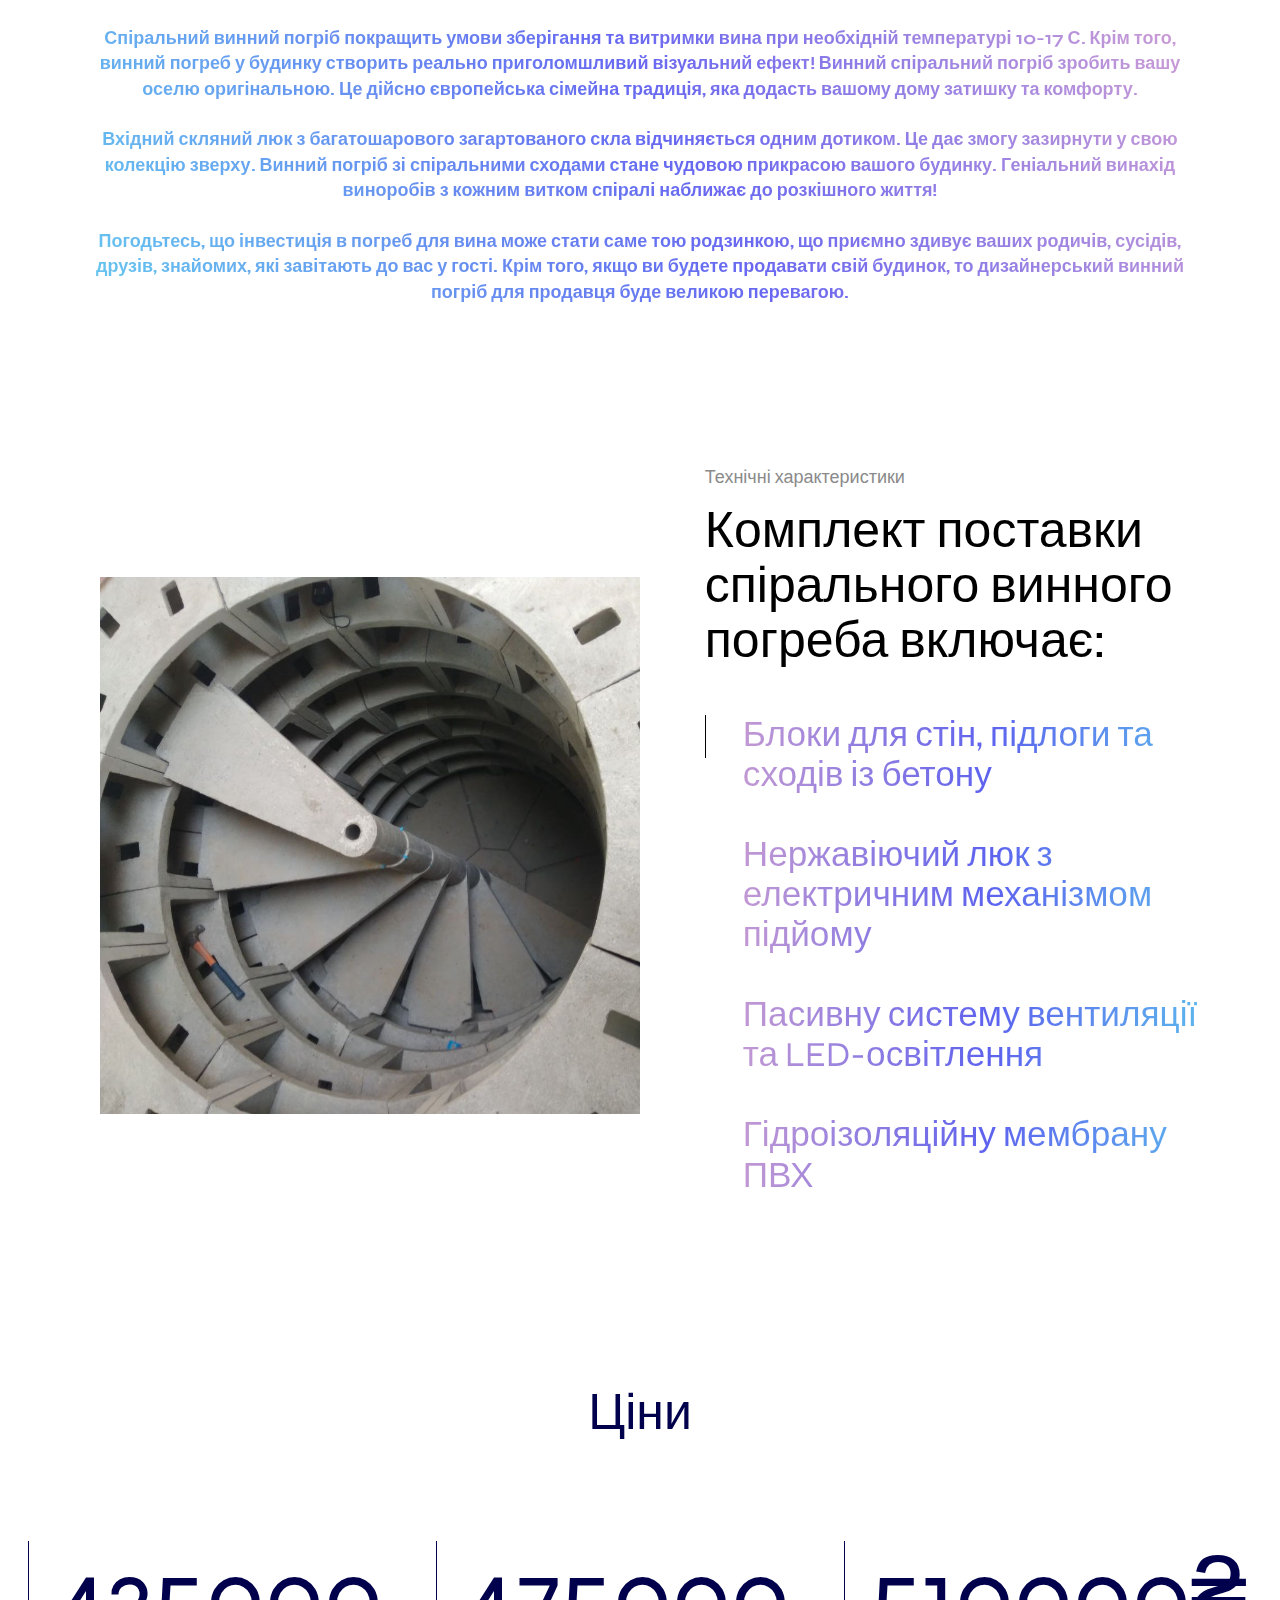
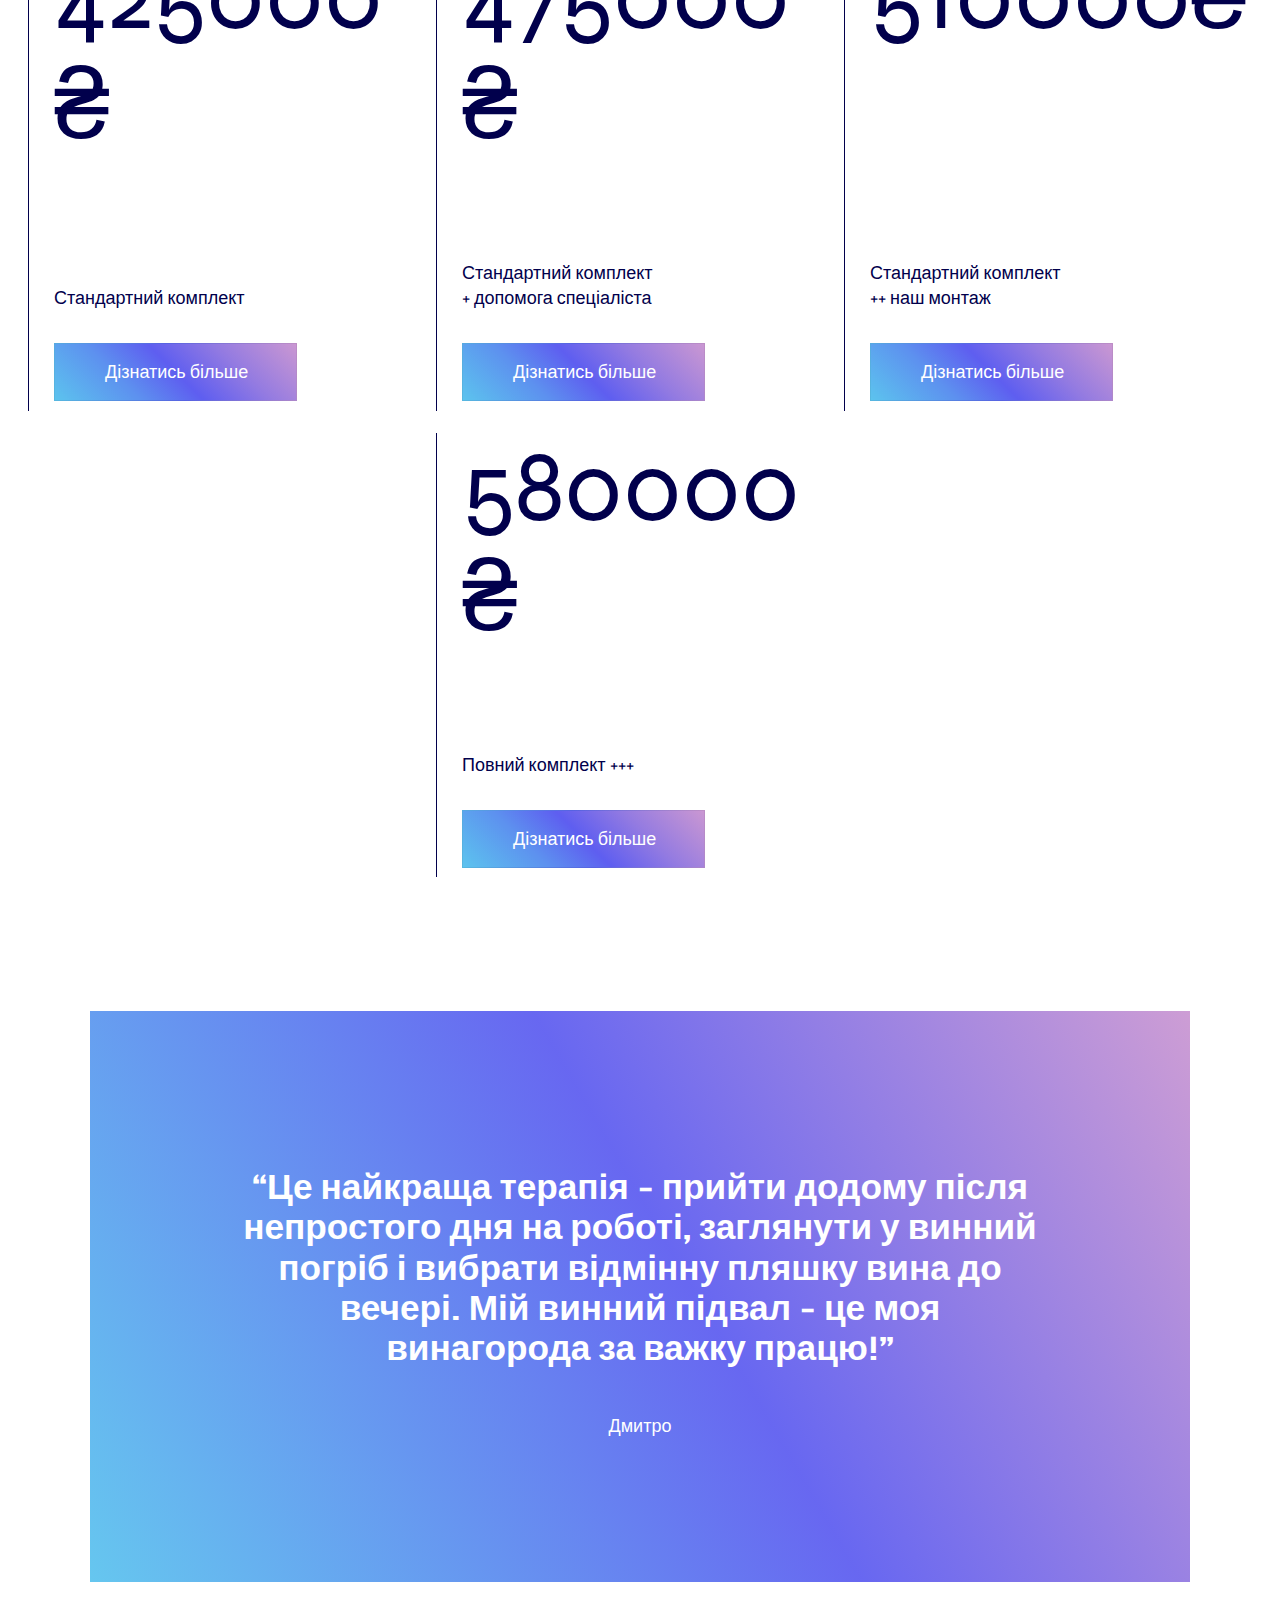
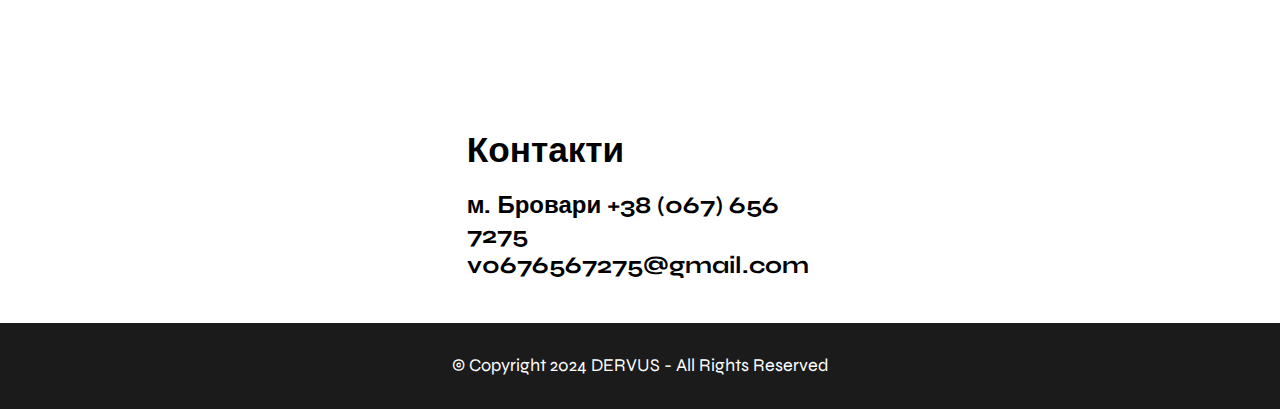
==== commit dd5227cc: "create github pages" ====
--- a/index.html
+++ b/index.html
@@ -20,7 +20,7 @@
   <link rel="stylesheet" href="assets/theme/css/style.css">
   <link rel="preload" href="https://fonts.googleapis.com/css?family=Syne:400,500,600,700,800&display=swap" as="style" onload="this.onload=null;this.rel='stylesheet'">
   <noscript><link rel="stylesheet" href="https://fonts.googleapis.com/css?family=Syne:400,500,600,700,800&display=swap"></noscript>
-  <link rel="preload" as="style" href="assets/mobirise/css/mbr-additional.css?v=8B5f0L"><link rel="stylesheet" href="assets/mobirise/css/mbr-additional.css?v=8B5f0L" type="text/css">
+  <link rel="preload" as="style" href="assets/mobirise/css/mbr-additional.css?v=4n0awO"><link rel="stylesheet" href="assets/mobirise/css/mbr-additional.css?v=4n0awO" type="text/css">
 
   
   
@@ -53,7 +53,7 @@
                 <ul class="navbar-nav nav-dropdown" data-app-modern-menu="true"><li class="nav-item"><a class="nav-link link text-black text-primary display-7" href="index.html#top">ДОДОМУ</a></li>
                     
                     <li class="nav-item"><a class="nav-link link text-black text-primary display-7" href="index.html#alist1-1">КОМПЛЕКТАЦІЯ</a>
-                    </li><li class="nav-item"><a class="nav-link link text-black text-primary display-7" href="construction.html#top">ВИГОТОВЛЕННЯ ТА РОЗМІРИ</a></li><li class="nav-item"><a class="nav-link link text-black text-primary display-7" href="construction.html#list01-u">ЦІНИ</a></li></ul>
+                    </li><li class="nav-item"><a class="nav-link link text-black text-primary display-7" href="construction.html#aheader1-k">ВИГОТОВЛЕННЯ ТА РОЗМІРИ</a></li><li class="nav-item"><a class="nav-link link text-black text-primary display-7" href="construction.html#list01-u">ЦІНИ</a></li></ul>
                 <div class="mbr-section-btn"><a class="btn btn-primary display-7" href="index.html#acontact1-0"><strong>ЗАМОВИТИ</strong></a></div>
             </div>
 
@@ -300,51 +300,69 @@
     </div>
 </section>
 
-<section data-bs-version="5.1" class="pricing1 cid-ufoIoZPjno" id="apricing1-j">
-
-    
-    
-
-
-    
-    <div class="container">
+<section data-bs-version="5.1" class="pricing01 legalm5 cid-ufpPxgQaq1" id="pricing01-x">
+    
+
+    
+    
+
+    <div class="container-fluid">
         <div class="row">
-            <div class="col-12 col-md-4 col-card">
-                <div class="card-wrapper">
-                    <div class="card-box card-1 align-left">
-                        <h4 class="card-title mbr-fonts-style align-left display-7">Стандартний комплект</h4>
-                        <p class="mbr-text mbr-fonts-style display-2">₴&nbsp;425 000</p>
-                        
-                        <div class="btn-container">
-                            <div class="mbr-section-btn"><a class="btn btn-primary-outline display-7" href="construction.html#atabs1-o">ДІЗНАТИСЬ БІЛЬШЕ</a></div>
-                        </div>
-                    </div>
-                </div>
-            </div>
-
-            <div class="col-12 col-md-4 col-card">
-                <div class="card-wrapper">
-                    <div class="card-box card-2 align-left">
-                        <h4 class="card-title mbr-fonts-style align-left display-7">Стандартний комплект&nbsp;<div>+ допомога спеціаліста</div></h4>
-                        <p class="mbr-text mbr-fonts-style display-2">₴ 475 000</p>
-                        
-                        <div class="btn-container">
-                            <div class="mbr-section-btn"><a class="btn btn-primary-outline display-7" href="construction.html#atabs1-o">
-                                    ДІЗНАТИСЬ БІЛЬШЕ
+            <div class="col-12">
+                <div class="title-wrapper">
+                    <h4 class="mbr-section-title mbr-fonts-style display-2">
+                        Ціни</h4>
+                </div>
+            </div>
+            <div class="item features-without-image col-12 col-lg-4 item-mb">
+                <div class="item-wrapper">
+                    <div class="card-box">
+                        <p class="card-price mbr-fonts-style display-1">425000 ₴</p>
+                        <div class="desc-wrap">
+                            <p class="card-desc mbr-fonts-style display-7">
+                                Стандартний комплект
+                            </p>
+                            <div class="mbr-section-btn"><a class="btn btn-primary display-7" href="construction.html#list01-u">Дізнатись більше</a></div>
+                        </div>
+                    </div>
+                </div>
+            </div>
+            <div class="item features-without-image col-12 col-lg-4 item-mb">
+                <div class="item-wrapper">
+                    <div class="card-box">
+                        <p class="card-price mbr-fonts-style display-1">475000₴</p>
+                        <div class="desc-wrap">
+                            <p class="card-desc mbr-fonts-style display-7">Стандартний комплект <br>+ допомога спеціаліста<br></p>
+                            <div class="mbr-section-btn"><a class="btn btn-primary display-7" href="construction.html#list01-u">
+                                    
+                                    Дізнатись більше
                                 </a></div>
                         </div>
                     </div>
                 </div>
             </div>
-            <div class="col-12 col-md-4 col-card">
-                <div class="card-wrapper">
-                    <div class="card-box card-3 align-left">
-                        <h4 class="card-title mbr-fonts-style align-left display-7">Стандартний комплект&nbsp;<div>++ наш монтаж</div></h4>
-                        <p class="mbr-text mbr-fonts-style display-2">₴ 510 000</p>
-                        
-                        <div class="btn-container">
-                            <div class="mbr-section-btn"><a class="btn btn-primary-outline display-7" href="construction.html#atabs1-o">
-                                    ДІЗНАТИСЬ БІЛЬШЕ
+            <div class="item features-without-image col-12 col-lg-4 item-mb">
+                <div class="item-wrapper">
+                    <div class="card-box">
+                        <p class="card-price mbr-fonts-style display-1">510000₴</p>
+                        <div class="desc-wrap">
+                            <p class="card-desc mbr-fonts-style display-7">Стандартний комплект <br>++ наш монтаж<br></p>
+                            <div class="mbr-section-btn"><a class="btn btn-primary display-7" href="construction.html#list01-u">
+                                    
+                                    Дізнатись більше
+                                </a></div>
+                        </div>
+                    </div>
+                </div>
+            </div><div class="item features-without-image col-12 col-lg-4 item-mb">
+                <div class="item-wrapper">
+                    <div class="card-box">
+                        <p class="card-price mbr-fonts-style display-1">580000₴</p>
+                        <div class="desc-wrap">
+                            <p class="card-desc mbr-fonts-style display-7">Повний комплект +++<br></p>
+                            <div class="mbr-section-btn"><a class="btn btn-primary display-7" href="construction.html#list01-u">
+                                    
+                                    Дізнатись більше
                                 </a></div>
                         </div>
                     </div>
--- a/assets/mobirise/css/mbr-additional.css
+++ b/assets/mobirise/css/mbr-additional.css
@@ -2146,127 +2146,15 @@
   position: absolute;
   top: 0;
 }
-.cid-ufoIoZPjno {
-  padding-top: 6rem;
-  padding-bottom: 6rem;
-  overflow: hidden;
+.cid-ufpPxgQaq1 {
+  padding-top: 5rem;
+  padding-bottom: 5rem;
   background-color: #ffffff;
 }
-.cid-ufoIoZPjno .row {
-  display: flex;
-  align-items: flex-start;
-  justify-content: center;
-  flex-wrap: wrap;
-}
-@media (min-width: 1025px) {
-  .cid-ufoIoZPjno .row {
-    margin-top: 45px !important;
-  }
-}
-.cid-ufoIoZPjno .col-card {
-  padding: 10px !important;
-}
-@media (max-width: 1024px) {
-  .cid-ufoIoZPjno .col-card {
-    width: 100% !important;
-  }
-}
-.cid-ufoIoZPjno .card-wrapper {
-  height: 100%;
-  display: block;
-}
-@media (min-width: 768px) and (max-width: 880px) {
-  .cid-ufoIoZPjno .card-wrapper {
-    padding: 0 15% 0 15%;
-  }
-}
-@media (min-width: 881px) and (max-width: 1024px) {
-  .cid-ufoIoZPjno .card-wrapper {
-    padding: 0 20% 0 20%;
-  }
-}
-@media (min-width: 1025px) {
-  .cid-ufoIoZPjno .card-wrapper {
-    display: contents;
-  }
-}
-.cid-ufoIoZPjno .card-box {
-  height: 100%;
-  overflow: visible;
-  padding: 80px 30px 92px;
-  background: transparent;
-  vertical-align: top;
-  background-size: cover;
-  background-position: right top;
-  position: relative;
-  z-index: 2;
-}
-@media (min-width: 768px) {
-  .cid-ufoIoZPjno .card-box {
-    padding: 96px 60px;
-  }
-}
-.cid-ufoIoZPjno .card-1 {
-  background-image: url("file:///Users/volodymyrlukianenko/Library/Application%20Support/Mobirise.com/Mobirise/vldimir_002eluk_0040gmail_002ecom/addons/networkm5/components/_images/gallery/gallery4.jpg") !important;
-}
-.cid-ufoIoZPjno .card-2 {
-  background-image: url("file:///Users/volodymyrlukianenko/Library/Application%20Support/Mobirise.com/Mobirise/vldimir_002eluk_0040gmail_002ecom/addons/networkm5/components/_images/gallery/gallery5.jpg") !important;
-}
-.cid-ufoIoZPjno .card-3 {
-  background-image: url("file:///Users/volodymyrlukianenko/Library/Application%20Support/Mobirise.com/Mobirise/vldimir_002eluk_0040gmail_002ecom/addons/networkm5/components/_images/gallery/gallery6.jpg") !important;
-}
-@media (min-width: 1025px) {
-  .cid-ufoIoZPjno .card-2 {
-    transform: translateY(-45px);
-    justify-content: center;
-    flex-direction: column;
-    display: flex;
-    padding: 136px 60px 150px;
-  }
-}
-.cid-ufoIoZPjno .card-title {
-  color: #000000;
-  margin-top: 10px;
-  margin-bottom: 18px;
-}
-.cid-ufoIoZPjno .mbr-text {
-  color: #000000;
-  margin: 0;
-}
-.cid-ufoIoZPjno .list {
-  list-style-type: none;
-  padding-left: 0;
-  margin-bottom: 0;
-  margin-top: 42px;
-}
-.cid-ufoIoZPjno .list li {
-  margin-bottom: 7px;
-}
-.cid-ufoIoZPjno .list li:before {
-  content: '';
-  height: 4px;
-  width: 4px;
-  border-radius: 50%;
-  display: inline-block;
-  background: currentColor;
-  vertical-align: middle;
-  margin-right: 5px;
-}
-.cid-ufoIoZPjno .btn-container {
-  margin-top: 60px;
-}
-.cid-ufoIoZPjno .btn-container .btn {
-  min-width: 100px;
-}
-@media (max-width: 575px) {
-  .cid-ufoIoZPjno .btn-container .btn {
-    padding: 17px 25px 15px;
-  }
-}
-.cid-ufoIoZPjno .mbr-fallback-image.disabled {
+.cid-ufpPxgQaq1 .mbr-fallback-image.disabled {
   display: none;
 }
-.cid-ufoIoZPjno .mbr-fallback-image {
+.cid-ufpPxgQaq1 .mbr-fallback-image {
   display: block;
   background-size: cover;
   background-position: center center;
@@ -2274,6 +2162,94 @@
   height: 100%;
   position: absolute;
   top: 0;
+}
+.cid-ufpPxgQaq1 .container-fluid {
+  padding: 0 28px;
+}
+@media (max-width: 992px) {
+  .cid-ufpPxgQaq1 .container-fluid {
+    padding: 0 16px;
+  }
+}
+@media (max-width: 768px) {
+  .cid-ufpPxgQaq1 .container-fluid {
+    padding: 0 14px;
+  }
+}
+@media (max-width: 992px) {
+  .cid-ufpPxgQaq1 .container {
+    padding: 0 16px;
+  }
+}
+@media (max-width: 768px) {
+  .cid-ufpPxgQaq1 .container {
+    padding: 0 14px;
+  }
+}
+.cid-ufpPxgQaq1 .row {
+  justify-content: center;
+}
+.cid-ufpPxgQaq1 .title-wrapper .mbr-section-title {
+  margin-bottom: 100px;
+}
+@media (max-width: 992px) {
+  .cid-ufpPxgQaq1 .title-wrapper .mbr-section-title {
+    margin-bottom: 32px;
+  }
+}
+.cid-ufpPxgQaq1 .item {
+  margin-bottom: 22px;
+}
+.cid-ufpPxgQaq1 .item .item-wrapper {
+  border-left: 1px solid #01004c;
+  padding-left: 25px;
+  border-radius: 0 !important;
+  height: 100%;
+}
+@media (max-width: 992px) {
+  .cid-ufpPxgQaq1 .item .item-wrapper {
+    min-height: auto;
+  }
+}
+.cid-ufpPxgQaq1 .item .item-wrapper .card-box {
+  display: flex;
+  flex-direction: column;
+  justify-content: space-between;
+  height: 100%;
+}
+@media (max-width: 992px) {
+  .cid-ufpPxgQaq1 .item .item-wrapper .card-box {
+    min-height: auto;
+  }
+}
+.cid-ufpPxgQaq1 .item .item-wrapper .card-box .card-price {
+  margin-bottom: 100px;
+}
+@media (max-width: 992px) {
+  .cid-ufpPxgQaq1 .item .item-wrapper .card-box .card-price {
+    margin-bottom: 32px;
+  }
+}
+.cid-ufpPxgQaq1 .item .item-wrapper .card-box .desc-wrap .card-desc {
+  display: inline-flex;
+  width: 65%;
+  margin-bottom: 22px;
+}
+@media (max-width: 992px) {
+  .cid-ufpPxgQaq1 .item .item-wrapper .card-box .desc-wrap .card-desc {
+    width: 100%;
+    display: block;
+  }
+}
+.cid-ufpPxgQaq1 .mbr-section-title {
+  color: #01004c;
+  text-align: center;
+}
+.cid-ufpPxgQaq1 .card-price {
+  color: #01004c;
+}
+.cid-ufpPxgQaq1 .card-desc {
+  color: #01004c;
 }
 .cid-ufoDtxMsPe {
   padding-top: 2rem;
--- a/assets/mobirise/css/mbr-additional.css
+++ b/assets/mobirise/css/mbr-additional.css
@@ -2146,127 +2146,15 @@
   position: absolute;
   top: 0;
 }
-.cid-ufoIoZPjno {
-  padding-top: 6rem;
-  padding-bottom: 6rem;
-  overflow: hidden;
+.cid-ufpPxgQaq1 {
+  padding-top: 5rem;
+  padding-bottom: 5rem;
   background-color: #ffffff;
 }
-.cid-ufoIoZPjno .row {
-  display: flex;
-  align-items: flex-start;
-  justify-content: center;
-  flex-wrap: wrap;
-}
-@media (min-width: 1025px) {
-  .cid-ufoIoZPjno .row {
-    margin-top: 45px !important;
-  }
-}
-.cid-ufoIoZPjno .col-card {
-  padding: 10px !important;
-}
-@media (max-width: 1024px) {
-  .cid-ufoIoZPjno .col-card {
-    width: 100% !important;
-  }
-}
-.cid-ufoIoZPjno .card-wrapper {
-  height: 100%;
-  display: block;
-}
-@media (min-width: 768px) and (max-width: 880px) {
-  .cid-ufoIoZPjno .card-wrapper {
-    padding: 0 15% 0 15%;
-  }
-}
-@media (min-width: 881px) and (max-width: 1024px) {
-  .cid-ufoIoZPjno .card-wrapper {
-    padding: 0 20% 0 20%;
-  }
-}
-@media (min-width: 1025px) {
-  .cid-ufoIoZPjno .card-wrapper {
-    display: contents;
-  }
-}
-.cid-ufoIoZPjno .card-box {
-  height: 100%;
-  overflow: visible;
-  padding: 80px 30px 92px;
-  background: transparent;
-  vertical-align: top;
-  background-size: cover;
-  background-position: right top;
-  position: relative;
-  z-index: 2;
-}
-@media (min-width: 768px) {
-  .cid-ufoIoZPjno .card-box {
-    padding: 96px 60px;
-  }
-}
-.cid-ufoIoZPjno .card-1 {
-  background-image: url("file:///Users/volodymyrlukianenko/Library/Application%20Support/Mobirise.com/Mobirise/vldimir_002eluk_0040gmail_002ecom/addons/networkm5/components/_images/gallery/gallery4.jpg") !important;
-}
-.cid-ufoIoZPjno .card-2 {
-  background-image: url("file:///Users/volodymyrlukianenko/Library/Application%20Support/Mobirise.com/Mobirise/vldimir_002eluk_0040gmail_002ecom/addons/networkm5/components/_images/gallery/gallery5.jpg") !important;
-}
-.cid-ufoIoZPjno .card-3 {
-  background-image: url("file:///Users/volodymyrlukianenko/Library/Application%20Support/Mobirise.com/Mobirise/vldimir_002eluk_0040gmail_002ecom/addons/networkm5/components/_images/gallery/gallery6.jpg") !important;
-}
-@media (min-width: 1025px) {
-  .cid-ufoIoZPjno .card-2 {
-    transform: translateY(-45px);
-    justify-content: center;
-    flex-direction: column;
-    display: flex;
-    padding: 136px 60px 150px;
-  }
-}
-.cid-ufoIoZPjno .card-title {
-  color: #000000;
-  margin-top: 10px;
-  margin-bottom: 18px;
-}
-.cid-ufoIoZPjno .mbr-text {
-  color: #000000;
-  margin: 0;
-}
-.cid-ufoIoZPjno .list {
-  list-style-type: none;
-  padding-left: 0;
-  margin-bottom: 0;
-  margin-top: 42px;
-}
-.cid-ufoIoZPjno .list li {
-  margin-bottom: 7px;
-}
-.cid-ufoIoZPjno .list li:before {
-  content: '';
-  height: 4px;
-  width: 4px;
-  border-radius: 50%;
-  display: inline-block;
-  background: currentColor;
-  vertical-align: middle;
-  margin-right: 5px;
-}
-.cid-ufoIoZPjno .btn-container {
-  margin-top: 60px;
-}
-.cid-ufoIoZPjno .btn-container .btn {
-  min-width: 100px;
-}
-@media (max-width: 575px) {
-  .cid-ufoIoZPjno .btn-container .btn {
-    padding: 17px 25px 15px;
-  }
-}
-.cid-ufoIoZPjno .mbr-fallback-image.disabled {
+.cid-ufpPxgQaq1 .mbr-fallback-image.disabled {
   display: none;
 }
-.cid-ufoIoZPjno .mbr-fallback-image {
+.cid-ufpPxgQaq1 .mbr-fallback-image {
   display: block;
   background-size: cover;
   background-position: center center;
@@ -2274,6 +2162,94 @@
   height: 100%;
   position: absolute;
   top: 0;
+}
+.cid-ufpPxgQaq1 .container-fluid {
+  padding: 0 28px;
+}
+@media (max-width: 992px) {
+  .cid-ufpPxgQaq1 .container-fluid {
+    padding: 0 16px;
+  }
+}
+@media (max-width: 768px) {
+  .cid-ufpPxgQaq1 .container-fluid {
+    padding: 0 14px;
+  }
+}
+@media (max-width: 992px) {
+  .cid-ufpPxgQaq1 .container {
+    padding: 0 16px;
+  }
+}
+@media (max-width: 768px) {
+  .cid-ufpPxgQaq1 .container {
+    padding: 0 14px;
+  }
+}
+.cid-ufpPxgQaq1 .row {
+  justify-content: center;
+}
+.cid-ufpPxgQaq1 .title-wrapper .mbr-section-title {
+  margin-bottom: 100px;
+}
+@media (max-width: 992px) {
+  .cid-ufpPxgQaq1 .title-wrapper .mbr-section-title {
+    margin-bottom: 32px;
+  }
+}
+.cid-ufpPxgQaq1 .item {
+  margin-bottom: 22px;
+}
+.cid-ufpPxgQaq1 .item .item-wrapper {
+  border-left: 1px solid #01004c;
+  padding-left: 25px;
+  border-radius: 0 !important;
+  height: 100%;
+}
+@media (max-width: 992px) {
+  .cid-ufpPxgQaq1 .item .item-wrapper {
+    min-height: auto;
+  }
+}
+.cid-ufpPxgQaq1 .item .item-wrapper .card-box {
+  display: flex;
+  flex-direction: column;
+  justify-content: space-between;
+  height: 100%;
+}
+@media (max-width: 992px) {
+  .cid-ufpPxgQaq1 .item .item-wrapper .card-box {
+    min-height: auto;
+  }
+}
+.cid-ufpPxgQaq1 .item .item-wrapper .card-box .card-price {
+  margin-bottom: 100px;
+}
+@media (max-width: 992px) {
+  .cid-ufpPxgQaq1 .item .item-wrapper .card-box .card-price {
+    margin-bottom: 32px;
+  }
+}
+.cid-ufpPxgQaq1 .item .item-wrapper .card-box .desc-wrap .card-desc {
+  display: inline-flex;
+  width: 65%;
+  margin-bottom: 22px;
+}
+@media (max-width: 992px) {
+  .cid-ufpPxgQaq1 .item .item-wrapper .card-box .desc-wrap .card-desc {
+    width: 100%;
+    display: block;
+  }
+}
+.cid-ufpPxgQaq1 .mbr-section-title {
+  color: #01004c;
+  text-align: center;
+}
+.cid-ufpPxgQaq1 .card-price {
+  color: #01004c;
+}
+.cid-ufpPxgQaq1 .card-desc {
+  color: #01004c;
 }
 .cid-ufoDtxMsPe {
   padding-top: 2rem;
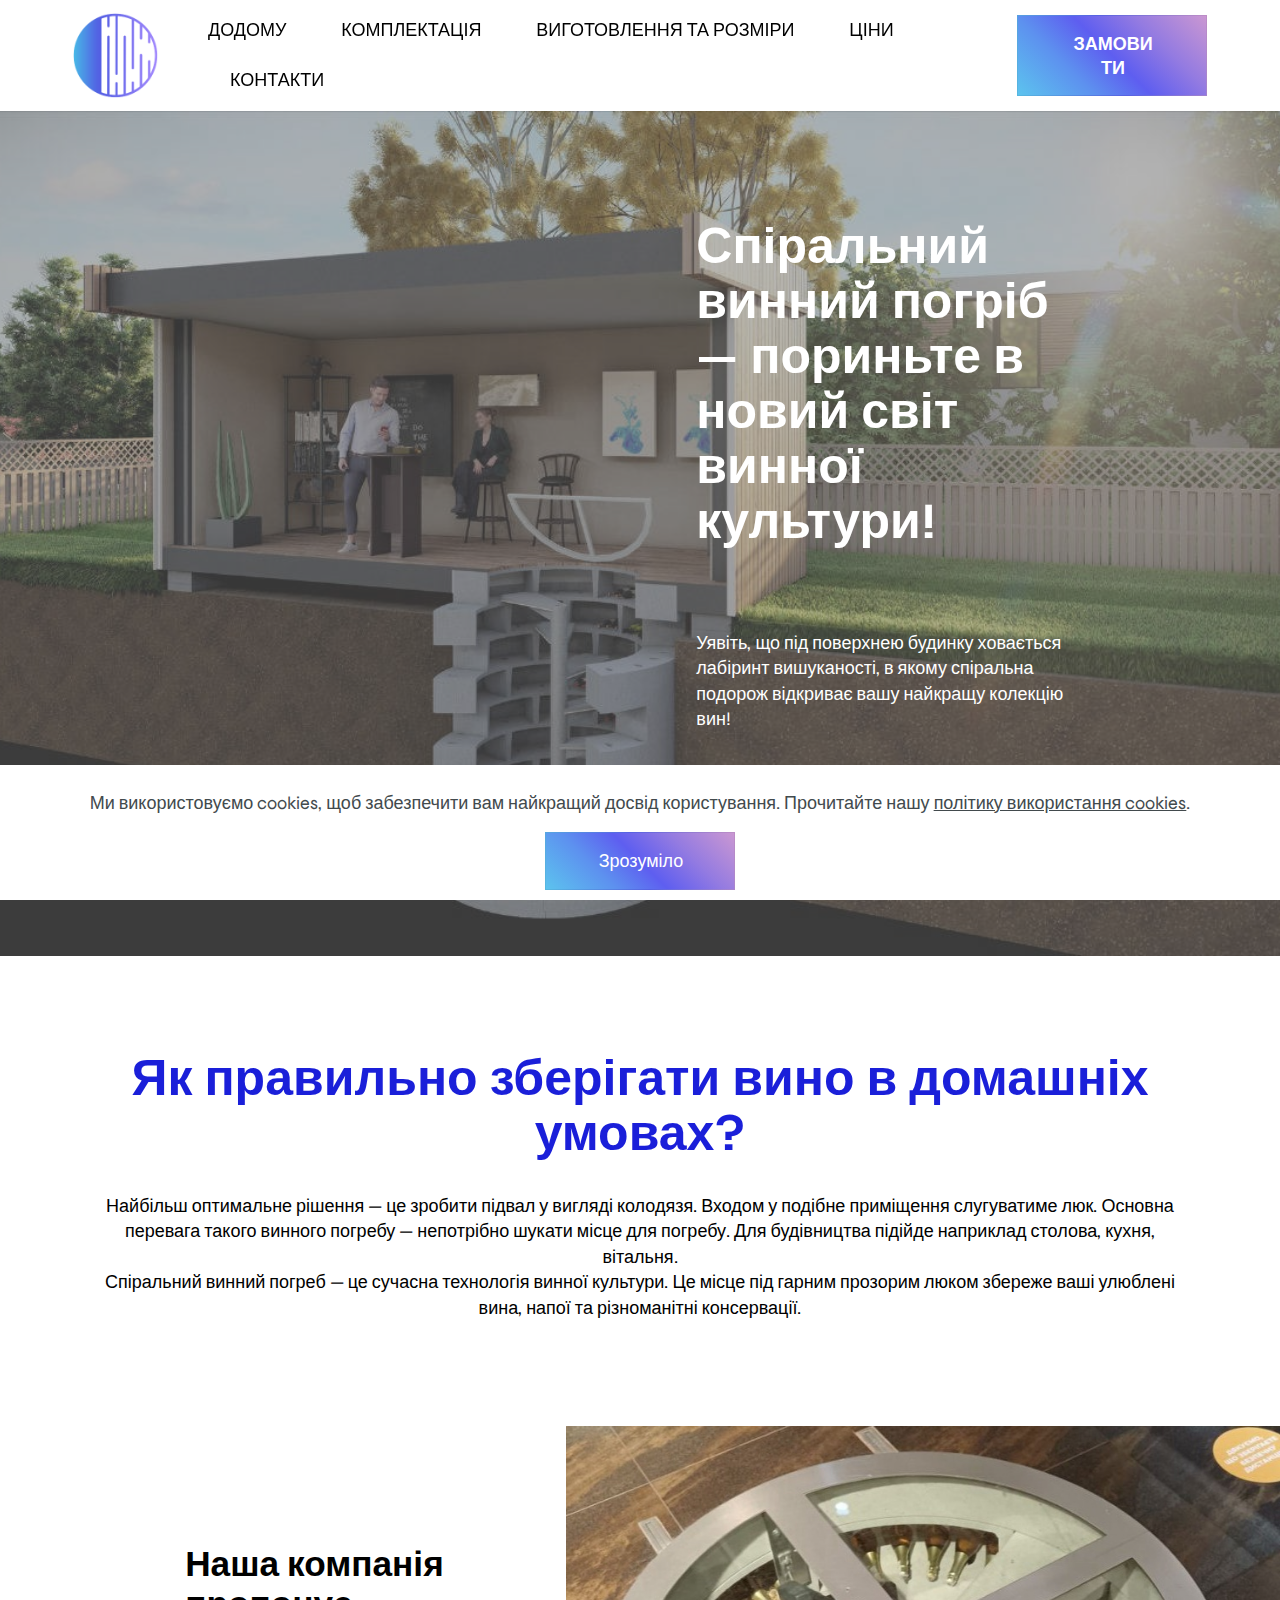
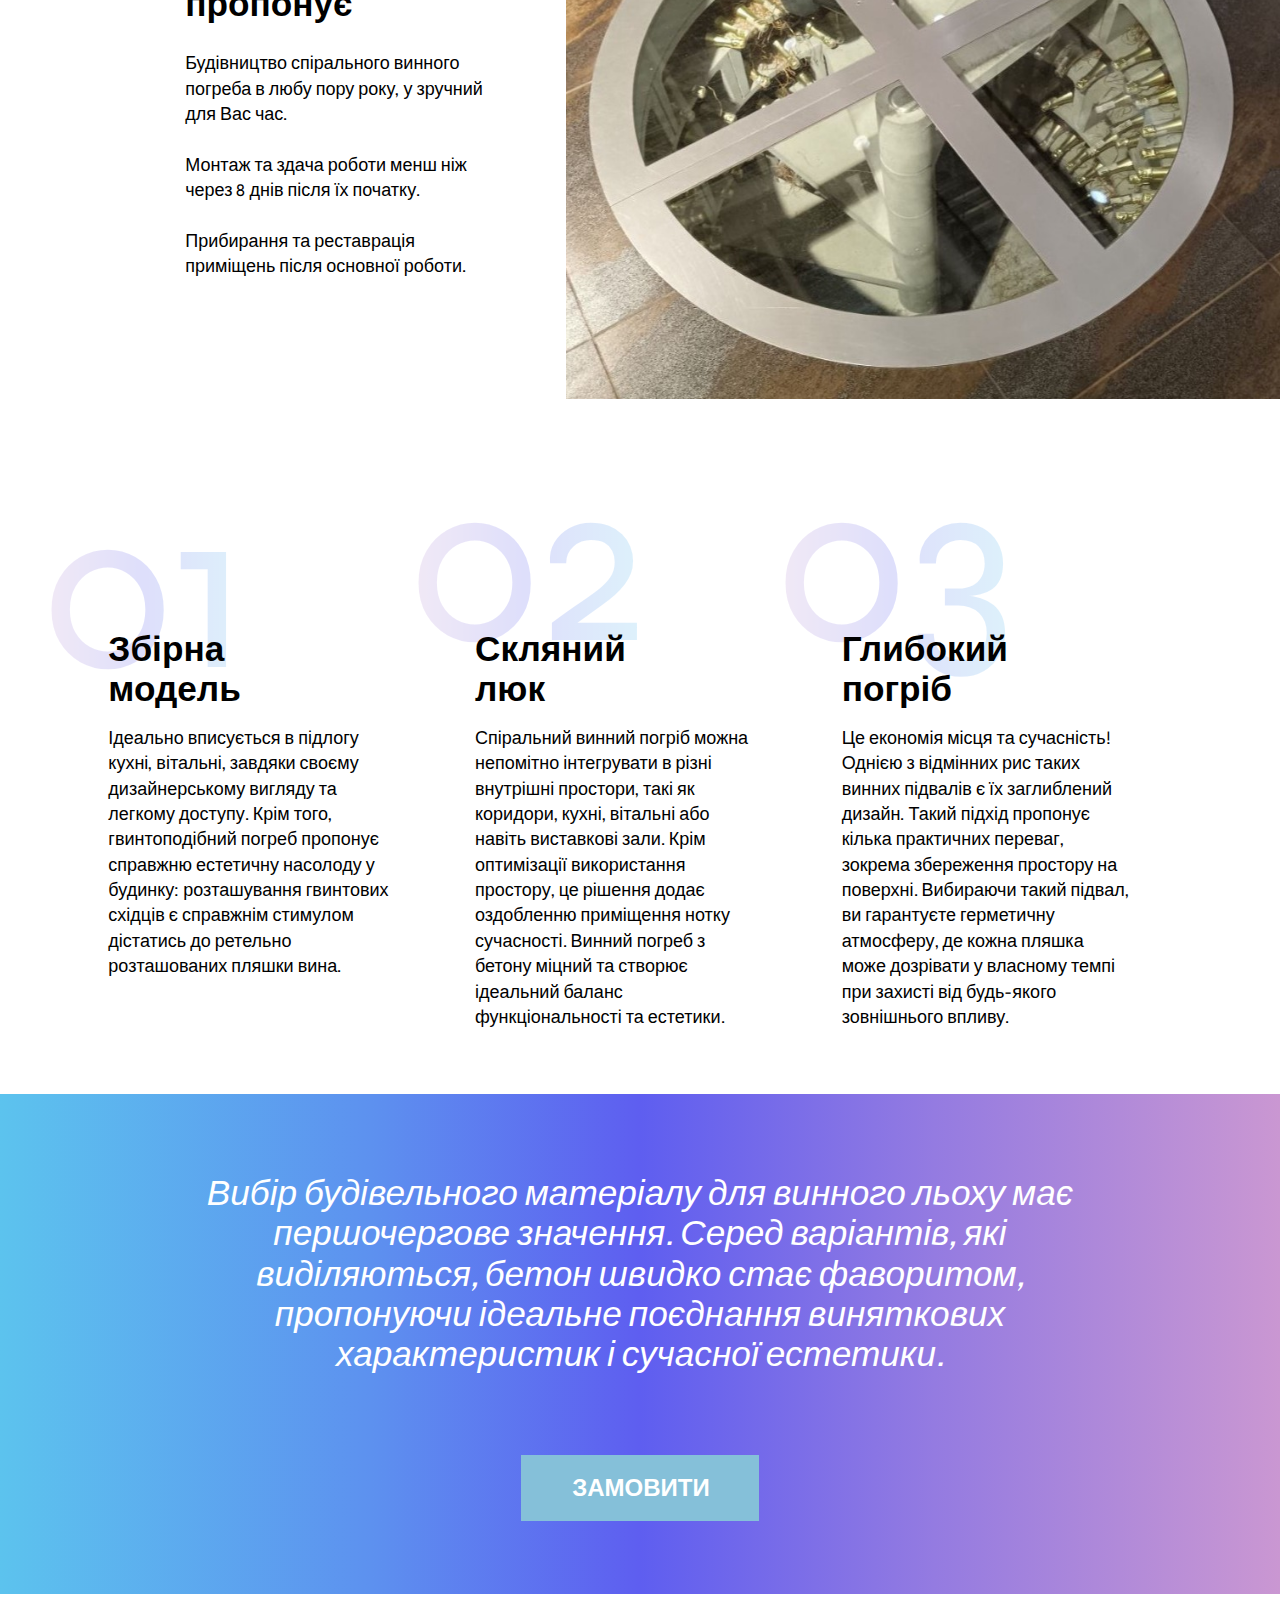
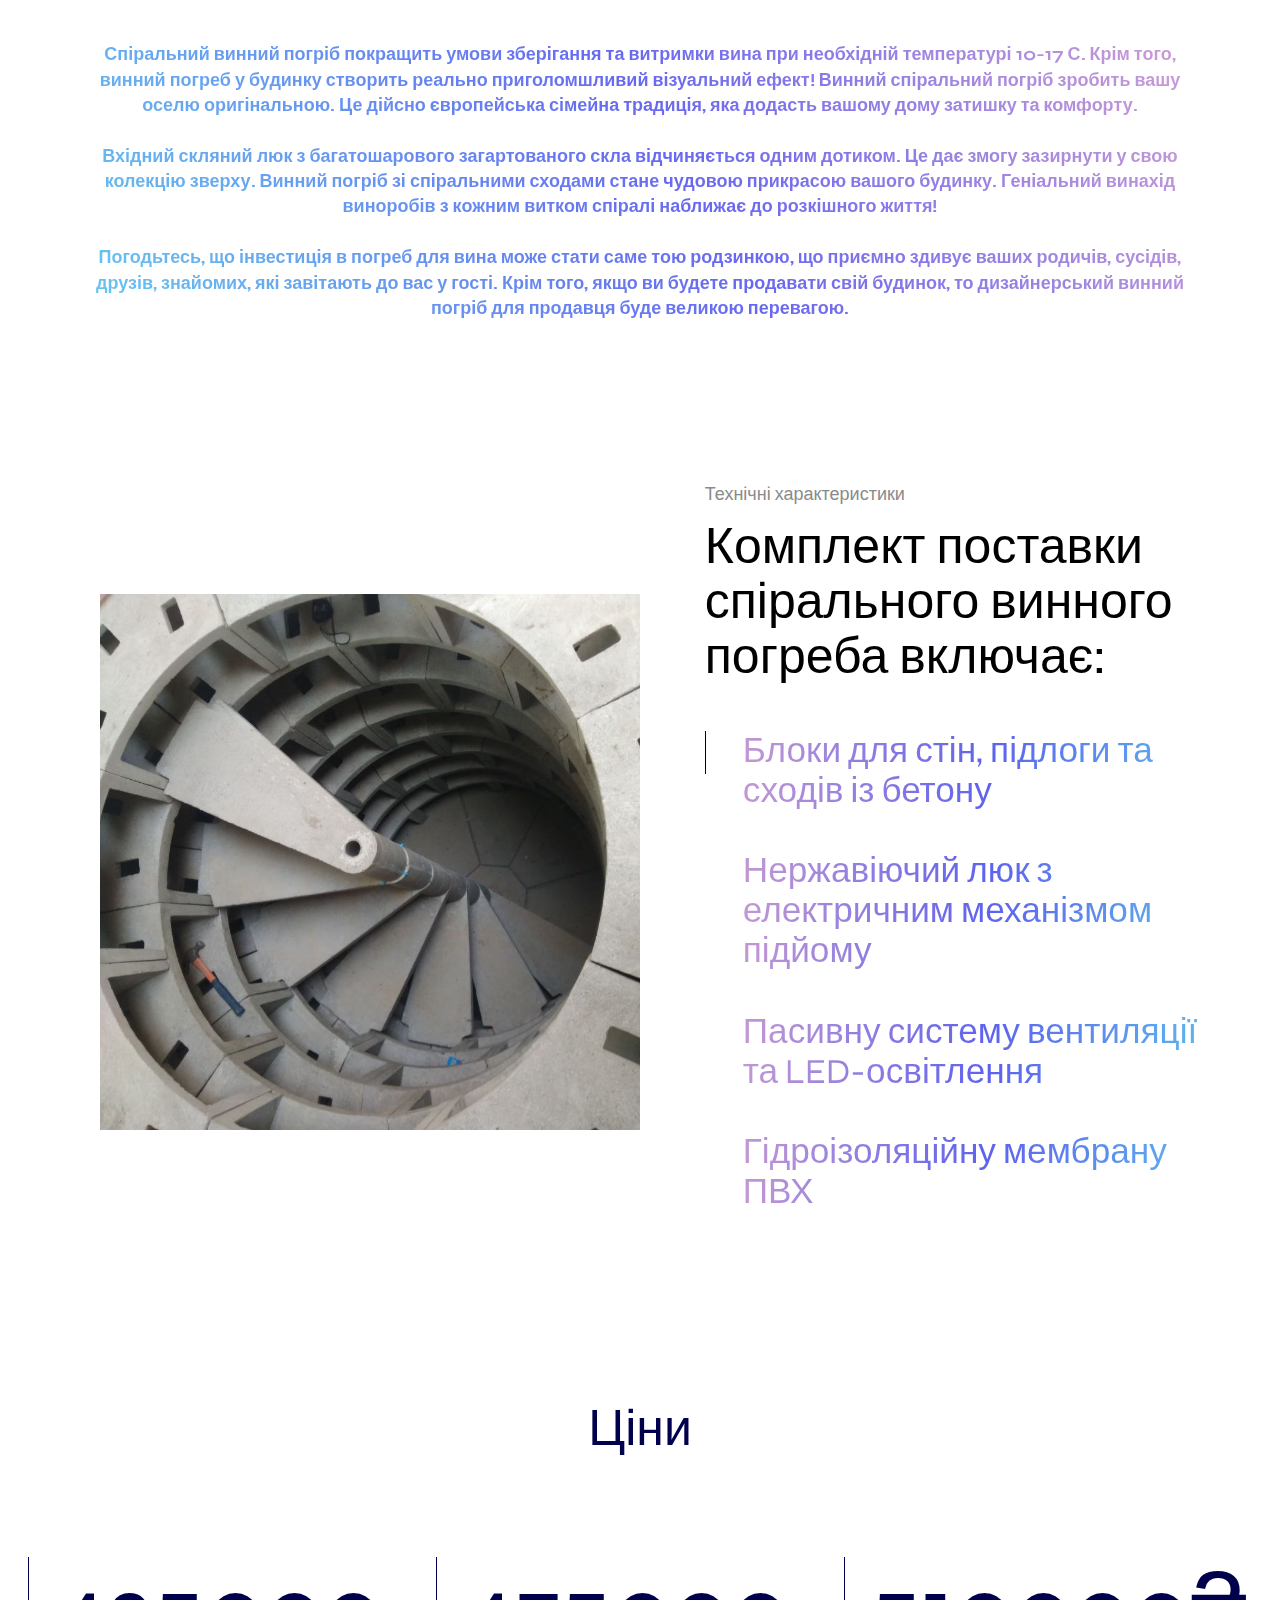
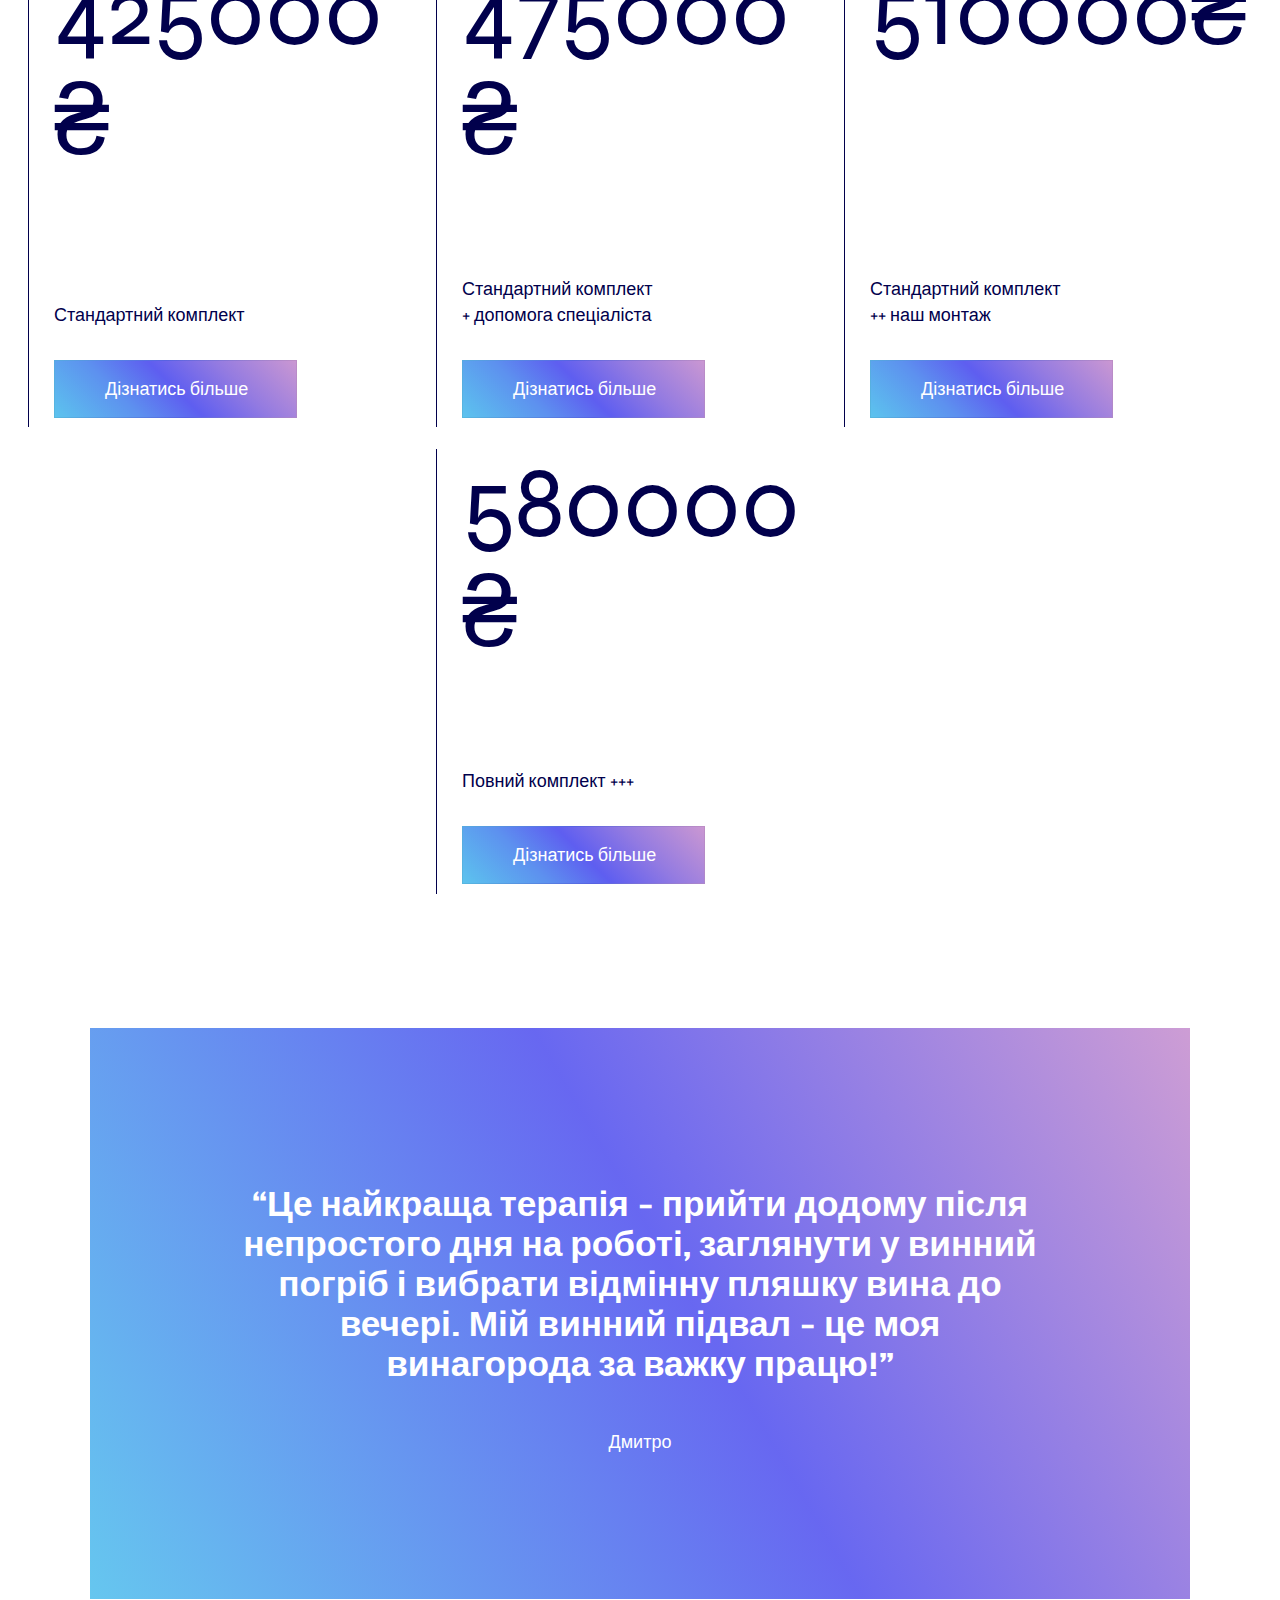
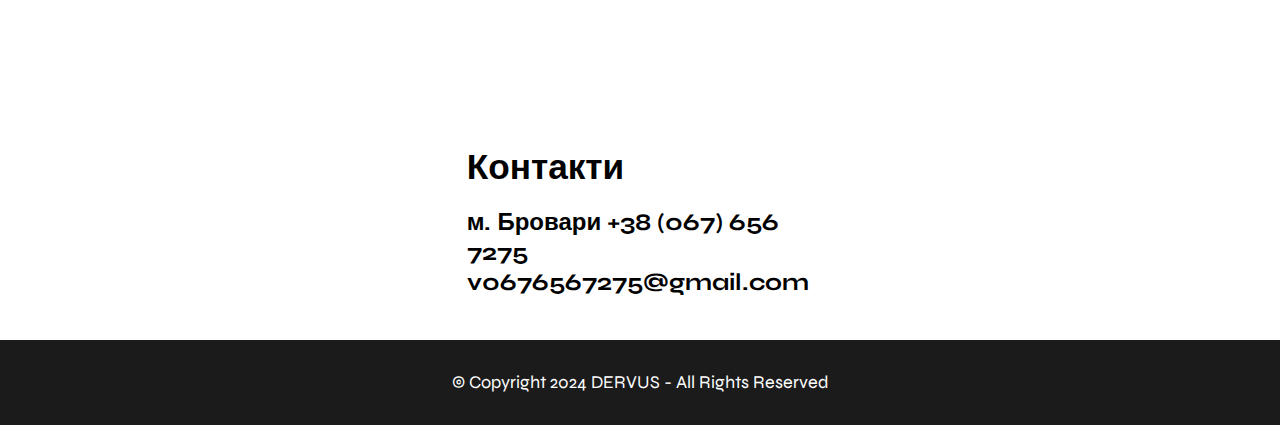
==== commit 8d6d46d6: "create github pages" ====
--- a/index.html
+++ b/index.html
@@ -20,14 +20,27 @@
   <link rel="stylesheet" href="assets/theme/css/style.css">
   <link rel="preload" href="https://fonts.googleapis.com/css?family=Syne:400,500,600,700,800&display=swap" as="style" onload="this.onload=null;this.rel='stylesheet'">
   <noscript><link rel="stylesheet" href="https://fonts.googleapis.com/css?family=Syne:400,500,600,700,800&display=swap"></noscript>
-  <link rel="preload" as="style" href="assets/mobirise/css/mbr-additional.css?v=4n0awO"><link rel="stylesheet" href="assets/mobirise/css/mbr-additional.css?v=4n0awO" type="text/css">
+  <link rel="preload" as="style" href="assets/mobirise/css/mbr-additional.css?v=3FLbWB"><link rel="stylesheet" href="assets/mobirise/css/mbr-additional.css?v=3FLbWB" type="text/css">
 
   
   
   
 </head>
 <body>
-  
+
+<!-- Analytics -->
+<!-- Google Tag Manager -->
+<script>(function(w,d,s,l,i){w[l]=w[l]||[];w[l].push({'gtm.start':
+new Date().getTime(),event:'gtm.js'});var f=d.getElementsByTagName(s)[0],
+j=d.createElement(s),dl=l!='dataLayer'?'&l='+l:'';j.async=true;j.src=
+'https://www.googletagmanager.com/gtm.js?id='+i+dl;f.parentNode.insertBefore(j,f);
+})(window,document,'script','dataLayer','GTM-W6ZWR3G9');</script>
+<!-- End Google Tag Manager -->
+<!-- /Analytics -->
+
+
+  
+
   <section data-bs-version="5.1" class="menu menu1 cid-t0rP6McWj2" once="menu" id="amenu1-0">
     
 
@@ -35,7 +48,7 @@
         <div class="container-fluid">
             <div class="navbar-brand">
                 <span class="navbar-logo">
-                    <a href="index.html#top">
+                    <a href="index.html#aheader3-1">
                         <img src="assets/images/logo.png" alt="" style="height: 5.3rem;">
                     </a>
                 </span>
@@ -50,10 +63,10 @@
                 </div>
             </button>
             <div class="collapse navbar-collapse" id="navbarSupportedContent">
-                <ul class="navbar-nav nav-dropdown" data-app-modern-menu="true"><li class="nav-item"><a class="nav-link link text-black text-primary display-7" href="index.html#top">ДОДОМУ</a></li>
+                <ul class="navbar-nav nav-dropdown" data-app-modern-menu="true"><li class="nav-item"><a class="nav-link link text-black text-primary display-7" href="index.html#aheader3-1">ДОДОМУ</a></li>
                     
                     <li class="nav-item"><a class="nav-link link text-black text-primary display-7" href="index.html#alist1-1">КОМПЛЕКТАЦІЯ</a>
-                    </li><li class="nav-item"><a class="nav-link link text-black text-primary display-7" href="construction.html#aheader1-k">ВИГОТОВЛЕННЯ ТА РОЗМІРИ</a></li><li class="nav-item"><a class="nav-link link text-black text-primary display-7" href="construction.html#list01-u">ЦІНИ</a></li></ul>
+                    </li><li class="nav-item"><a class="nav-link link text-black text-primary display-7" href="construction.html#aheader1-k">ВИГОТОВЛЕННЯ ТА РОЗМІРИ</a></li><li class="nav-item"><a class="nav-link link text-black text-primary display-7" href="construction.html#list01-u">ЦІНИ</a></li><li class="nav-item"><a class="nav-link link text-black text-primary display-7" href="contacts.html#aform1-1a">КОНТАКТИ</a></li></ul>
                 <div class="mbr-section-btn"><a class="btn btn-primary display-7" href="index.html#acontact1-0"><strong>ЗАМОВИТИ</strong></a></div>
             </div>
 
@@ -221,7 +234,7 @@
     <div class="align-center container">
         <div class="row justify-content-center">
             <div class="mbr-section-head col-12">
-                <div id="bootstrap-accordion_4" class="panel-group accordionStyles accordion" role="tablist" aria-multiselectable="true">
+                <div id="bootstrap-accordion_7" class="panel-group accordionStyles accordion" role="tablist" aria-multiselectable="true">
                     <div class="title-container">
                         <div class="text-wrapper">
                             <p class="label-text mbr-fonts-style align-left display-7">Технічні характеристики
@@ -232,12 +245,12 @@
                     </div>
                     <div class="card">
                         <div class="card-header" role="tab" id="headingOne">
-                            <a role="button" class="panel-title" data-toggle="collapse" data-bs-toggle="collapse" data-core="" href="#collapse1_4" aria-expanded="true" aria-controls="collapse1">
+                            <a role="button" class="panel-title" data-toggle="collapse" data-bs-toggle="collapse" data-core="" href="#collapse1_7" aria-expanded="true" aria-controls="collapse1">
                                 <h6 class="panel-title-edit mbr-fonts-style mb-0 display-5">Блоки для стін, підлоги та сходів із бетону</h6>
                                 <span class="sign mbr-iconfont mbri-arrow-down"></span>
                             </a>
                         </div>
-                        <div id="collapse1_4" class="panel-collapse noScroll collapse show" role="tabpanel" aria-labelledby="headingOne" data-parent="#accordion" data-bs-parent="#bootstrap-accordion_4">
+                        <div id="collapse1_7" class="panel-collapse noScroll collapse show" role="tabpanel" aria-labelledby="headingOne" data-parent="#accordion" data-bs-parent="#bootstrap-accordion_7">
                             <div class="panel-body">
                                 <div class="panel-body-text"></div>
                                 <div class="img-container img-container-1">
@@ -248,12 +261,12 @@
                     </div>
                     <div class="card">
                         <div class="card-header" role="tab" id="headingOne">
-                            <a role="button" class="panel-title collapsed" data-toggle="collapse" data-bs-toggle="collapse" data-core="" href="#collapse2_4" aria-expanded="false" aria-controls="collapse2">
+                            <a role="button" class="panel-title collapsed" data-toggle="collapse" data-bs-toggle="collapse" data-core="" href="#collapse2_7" aria-expanded="false" aria-controls="collapse2">
                                 <h6 class="panel-title-edit mbr-fonts-style mb-0 display-5">Нержавіючий люк з електричним механізмом підйому</h6>
                                 <span class="sign mbr-iconfont mbri-arrow-down"></span>
                             </a>
                         </div>
-                        <div id="collapse2_4" class="panel-collapse noScroll collapse" role="tabpanel" aria-labelledby="headingOne" data-parent="#accordion" data-bs-parent="#bootstrap-accordion_4">
+                        <div id="collapse2_7" class="panel-collapse noScroll collapse" role="tabpanel" aria-labelledby="headingOne" data-parent="#accordion" data-bs-parent="#bootstrap-accordion_7">
                             <div class="panel-body">
                                 <div class="panel-body-text"></div>
                                 <div class="img-container img-container-2">
@@ -264,12 +277,12 @@
                     </div>
                     <div class="card">
                         <div class="card-header" role="tab" id="headingOne">
-                            <a role="button" class="panel-title collapsed" data-toggle="collapse" data-bs-toggle="collapse" data-core="" href="#collapse3_4" aria-expanded="false" aria-controls="collapse3">
+                            <a role="button" class="panel-title collapsed" data-toggle="collapse" data-bs-toggle="collapse" data-core="" href="#collapse3_7" aria-expanded="false" aria-controls="collapse3">
                                 <h6 class="panel-title-edit mbr-fonts-style mb-0 display-5">Пасивну систему вентиляції та LED-освітлення</h6>
                                 <span class="sign mbr-iconfont mbri-arrow-down"></span>
                             </a>
                         </div>
-                        <div id="collapse3_4" class="panel-collapse noScroll collapse" role="tabpanel" aria-labelledby="headingOne" data-parent="#accordion" data-bs-parent="#bootstrap-accordion_4">
+                        <div id="collapse3_7" class="panel-collapse noScroll collapse" role="tabpanel" aria-labelledby="headingOne" data-parent="#accordion" data-bs-parent="#bootstrap-accordion_7">
                             <div class="panel-body">
                                 <div class="panel-body-text"></div>
                                 <div class="img-container img-container-3">
@@ -280,12 +293,12 @@
                     </div>
                     <div class="card">
                         <div class="card-header" role="tab" id="headingOne">
-                            <a role="button" class="panel-title collapsed" data-toggle="collapse" data-bs-toggle="collapse" data-core="" href="#collapse4_4" aria-expanded="false" aria-controls="collapse4">
+                            <a role="button" class="panel-title collapsed" data-toggle="collapse" data-bs-toggle="collapse" data-core="" href="#collapse4_7" aria-expanded="false" aria-controls="collapse4">
                                 <h6 class="panel-title-edit mbr-fonts-style mb-0 display-5">Гідроізоляційну мембрану ПВХ</h6>
                                 <span class="sign mbr-iconfont mbri-arrow-down"></span>
                             </a>
                         </div>
-                        <div id="collapse4_4" class="panel-collapse noScroll collapse" role="tabpanel" aria-labelledby="headingOne" data-parent="#accordion" data-bs-parent="#bootstrap-accordion_4">
+                        <div id="collapse4_7" class="panel-collapse noScroll collapse" role="tabpanel" aria-labelledby="headingOne" data-parent="#accordion" data-bs-parent="#bootstrap-accordion_7">
                             <div class="panel-body">
                             <div class="panel-body-text"></div>
                                 <div class="img-container img-container-4">
@@ -447,9 +460,12 @@
   <script src="assets/mbr-switch-arrow/mbr-switch-arrow.js"></script>
   <script src="assets/theme/js/script.js"></script>
   
-  
-  
-<input name="cookieData" type="hidden" data-cookie-cookiesAlertType='1' data-cookie-customDialogSelector='null' data-cookie-colorText='#424a4d' data-cookie-colorBg='rgb(255, 255, 255)' data-cookie-opacityOverlay='0' data-cookie-bgOpacity='100' data-cookie-textButton='Зрозуміло' data-cookie-rejectText='REJECT' data-cookie-colorButton='#5D61EE' data-cookie-rejectColor='#ffffff' data-cookie-colorLink='#424a4d' data-cookie-underlineLink='true' data-cookie-text="Ми використовуємо файли cookie для кращого досвіду, як зазначено в <a href='privacy.html'>політиці використання файлів cookie</a>.">
+  <!-- Google Tag Manager (noscript) -->
+<noscript><iframe src="https://www.googletagmanager.com/ns.html?id=GTM-W6ZWR3G9"
+height="0" width="0" style="display:none;visibility:hidden"></iframe></noscript>
+<!-- End Google Tag Manager (noscript) -->
+  
+<input name="cookieData" type="hidden" data-cookie-cookiesAlertType='false' data-cookie-customDialogSelector='null' data-cookie-colorText='#424a4d' data-cookie-colorBg='rgb(255, 255, 255)' data-cookie-opacityOverlay='0' data-cookie-bgOpacity='100' data-cookie-textButton='Зрозуміло' data-cookie-rejectText='REJECT' data-cookie-colorButton='#5D61EE' data-cookie-rejectColor='#ffffff' data-cookie-colorLink='#424a4d' data-cookie-underlineLink='true' data-cookie-text="Ми використовуємо cookies, щоб забезпечити вам найкращий досвід користування. Прочитайте нашу <a href='privacy.html'>політику використання cookies</a>.">
    <div id="scrollToTop" class="scrollToTop mbr-arrow-up"><a style="text-align: center;"><i class="mbr-arrow-up-icon mbr-arrow-up-icon-cm cm-icon cm-icon-smallarrow-up"></i></a></div>
   </body>
 </html>--- a/assets/mobirise/css/mbr-additional.css
+++ b/assets/mobirise/css/mbr-additional.css
@@ -3722,3 +3722,1480 @@
 .cid-ufnjHVmkVN .mbr-text {
   color: #ffffff;
 }
+.cid-umrs4dDx0p .navbar-dropdown {
+  position: relative !important;
+}
+.cid-umrs4dDx0p .dropdown-item:before {
+  font-family: Moririse2 !important;
+  content: "\e966";
+  display: inline-block;
+  width: 0;
+  position: absolute;
+  left: 1rem;
+  top: 0.5rem;
+  margin-right: 0.5rem;
+  line-height: 1;
+  font-size: inherit;
+  vertical-align: middle;
+  text-align: center;
+  overflow: hidden;
+  transform: scale(0, 1);
+  transition: all 0.25s ease-in-out;
+}
+.cid-umrs4dDx0p .dropdown-menu {
+  background: #ffffff !important;
+}
+@media (max-width: 991px) {
+  .cid-umrs4dDx0p .dropdown-menu {
+    padding: 0 !important;
+  }
+}
+@media (min-width: 992px) {
+  .cid-umrs4dDx0p .dropdown-menu {
+    padding: 23px 0;
+    box-shadow: -0.968px 3.881px 24.94px 4.06px rgba(195, 196, 249, 0.28);
+  }
+}
+.cid-umrs4dDx0p .dropdown-item {
+  padding: 0 28px 0 38px !important;
+  min-width: 240px;
+  color: transparent;
+  background: transparent !important;
+  background-image: linear-gradient(-90deg, #5cc2ed 0, #5d62ee 25%, #c298d3 50%, currentColor 51%, currentColor 100%) !important;
+  -webkit-background-clip: text !important;
+  -webkit-text-fill-color: transparent !important;
+  background-size: 200% 100% !important;
+  background-position: left !important;
+  transition: background-position 0.4s ease;
+}
+@media (max-width: 991px) {
+  .cid-umrs4dDx0p .dropdown-item {
+    padding: 4px 0 4px 15px !important;
+    text-align: left !important;
+  }
+}
+.cid-umrs4dDx0p .dropdown-item:hover {
+  background-position: right !important;
+}
+.cid-umrs4dDx0p .dropdown-item:hover:after {
+  color: #5d61ee;
+}
+.cid-umrs4dDx0p .nav-dropdown .link {
+  padding: 0 0.3em !important;
+  margin: 0.667em 1em !important;
+}
+.cid-umrs4dDx0p .nav-dropdown .link.dropdown-toggle::after {
+  margin-left: 0.5rem;
+  margin-top: 0.2rem;
+}
+.cid-umrs4dDx0p .nav-link {
+  position: relative;
+}
+.cid-umrs4dDx0p .container {
+  display: flex;
+  margin: auto;
+  flex-wrap: wrap;
+}
+.cid-umrs4dDx0p .dropdown-menu,
+.cid-umrs4dDx0p .navbar.opened {
+  background: #ffffff !important;
+}
+.cid-umrs4dDx0p .nav-item:focus,
+.cid-umrs4dDx0p .nav-link:focus {
+  outline: none;
+}
+.cid-umrs4dDx0p .dropdown .dropdown-menu .dropdown-item {
+  width: auto;
+  transition: all 0.25s ease-in-out;
+}
+.cid-umrs4dDx0p .dropdown .dropdown-menu .dropdown-item::after {
+  right: 0.5rem;
+}
+.cid-umrs4dDx0p .dropdown .dropdown-menu .dropdown-item .mbr-iconfont {
+  margin-right: 0.5rem;
+  vertical-align: sub;
+}
+.cid-umrs4dDx0p .dropdown .dropdown-menu .dropdown-item .mbr-iconfont:before {
+  display: inline-block;
+  transform: scale(1, 1);
+  transition: all 0.25s ease-in-out;
+}
+.cid-umrs4dDx0p .collapsed .dropdown-menu .dropdown-item:before {
+  display: none;
+}
+.cid-umrs4dDx0p .collapsed .dropdown .dropdown-menu .dropdown-item {
+  padding: 0.235em 1.5em 0.235em 1.5em !important;
+  transition: none;
+  margin: 0 !important;
+}
+.cid-umrs4dDx0p .navbar {
+  transition: all 0.4s ease-out;
+  box-sizing: content-box;
+  min-height: 60px;
+  position: static !important;
+  background-color: #ffffff;
+}
+.cid-umrs4dDx0p .navbar.opened {
+  transition: all 0.3s;
+}
+@media (max-width: 991px) {
+  .cid-umrs4dDx0p .navbar.opened {
+    border-bottom: 1px solid #F3F3F3;
+  }
+}
+.cid-umrs4dDx0p .navbar .dropdown-item {
+  padding: 0.5rem 1.8rem;
+}
+.cid-umrs4dDx0p .navbar .navbar-logo img {
+  width: auto;
+}
+.cid-umrs4dDx0p .navbar .navbar-collapse {
+  justify-content: flex-end;
+  z-index: 1;
+}
+.cid-umrs4dDx0p .navbar.collapsed {
+  justify-content: center;
+}
+.cid-umrs4dDx0p .navbar.collapsed .nav-item .nav-link::before {
+  display: none;
+}
+.cid-umrs4dDx0p .navbar.collapsed.opened .dropdown-menu {
+  top: 0;
+}
+@media (min-width: 992px) {
+  .cid-umrs4dDx0p .navbar.collapsed.opened:not(.navbar-short) .navbar-collapse {
+    max-height: calc(98.5vh - 5.3rem);
+  }
+}
+.cid-umrs4dDx0p .navbar.collapsed .dropdown-menu .dropdown-submenu {
+  left: 0 !important;
+}
+.cid-umrs4dDx0p .navbar.collapsed .dropdown-menu .dropdown-item:after {
+  right: auto;
+}
+.cid-umrs4dDx0p .navbar.collapsed .dropdown-menu .dropdown-toggle[data-toggle="dropdown-submenu"]:after {
+  margin-left: 0.5rem;
+  margin-top: 0.2rem;
+  border-top: 0.35em solid;
+  border-right: 0.35em solid transparent;
+  border-left: 0.35em solid transparent;
+  border-bottom: 0;
+  top: 41%;
+}
+.cid-umrs4dDx0p .navbar.collapsed ul.navbar-nav li {
+  margin: auto;
+}
+.cid-umrs4dDx0p .navbar.collapsed .dropdown-menu .dropdown-item {
+  padding: 0.25rem 1.5rem;
+  text-align: center;
+}
+.cid-umrs4dDx0p .navbar.collapsed .icons-menu {
+  padding-left: 0;
+  padding-right: 0;
+  padding-top: 0.5rem;
+  padding-bottom: 0.5rem;
+}
+@media (max-width: 991px) {
+  .cid-umrs4dDx0p .navbar .nav-item .nav-link::before {
+    display: none;
+  }
+  .cid-umrs4dDx0p .navbar.opened .dropdown-menu {
+    top: 0;
+  }
+  .cid-umrs4dDx0p .navbar .dropdown-menu .dropdown-submenu {
+    left: 0 !important;
+  }
+  .cid-umrs4dDx0p .navbar .dropdown-menu .dropdown-item:after {
+    right: auto;
+  }
+  .cid-umrs4dDx0p .navbar .dropdown-menu .dropdown-toggle[data-toggle="dropdown-submenu"]:after {
+    margin-left: 0.5rem;
+    margin-top: 0.2rem;
+    border-top: 0.35em solid;
+    border-right: 0.35em solid transparent;
+    border-left: 0.35em solid transparent;
+    border-bottom: 0;
+    top: 40%;
+  }
+  .cid-umrs4dDx0p .navbar .navbar-logo img {
+    height: 3rem !important;
+  }
+  .cid-umrs4dDx0p .navbar ul.navbar-nav li {
+    margin: auto;
+  }
+  .cid-umrs4dDx0p .navbar .dropdown-menu .dropdown-item {
+    padding: 0.25rem 1.5rem !important;
+    text-align: center;
+  }
+  .cid-umrs4dDx0p .navbar .navbar-brand {
+    flex-shrink: initial;
+    flex-basis: auto;
+    word-break: break-word;
+    padding-right: 2rem;
+  }
+  .cid-umrs4dDx0p .navbar .navbar-toggler {
+    flex-basis: auto;
+  }
+  .cid-umrs4dDx0p .navbar .icons-menu {
+    padding-left: 0;
+    padding-right: 0;
+    padding-top: 0.5rem;
+    padding-bottom: 0.5rem;
+  }
+}
+.cid-umrs4dDx0p .navbar.navbar-short {
+  min-height: 60px;
+}
+.cid-umrs4dDx0p .navbar.navbar-short .navbar-logo img {
+  height: 2.5rem !important;
+}
+.cid-umrs4dDx0p .navbar.navbar-short .navbar-brand {
+  min-height: 60px;
+  padding: 0 2rem 0 0;
+}
+@media (max-width: 480px) {
+  .cid-umrs4dDx0p .navbar {
+    padding: 5px 7% !important;
+  }
+}
+@media (min-width: 481px) {
+  .cid-umrs4dDx0p .navbar {
+    padding: 5px 40px !important;
+  }
+}
+@media (min-width: 992px) {
+  .cid-umrs4dDx0p .navbar {
+    padding: 5px 73px !important;
+  }
+}
+.cid-umrs4dDx0p .navbar-brand {
+  min-height: 70px;
+  flex-shrink: 0;
+  align-items: center;
+  margin-right: 0;
+  padding: 0 2rem 0 0;
+  transition: all 0.3s;
+  word-break: break-word;
+  z-index: 1;
+}
+.cid-umrs4dDx0p .navbar-brand .navbar-caption {
+  line-height: inherit !important;
+}
+.cid-umrs4dDx0p .navbar-brand .navbar-logo a {
+  outline: none;
+}
+.cid-umrs4dDx0p .dropdown-item.active,
+.cid-umrs4dDx0p .dropdown-item:active {
+  background-color: transparent;
+}
+.cid-umrs4dDx0p .navbar-expand-lg .navbar-nav .nav-link {
+  padding: 0;
+}
+.cid-umrs4dDx0p .nav-dropdown .link.dropdown-toggle {
+  margin-right: 1.667em;
+}
+.cid-umrs4dDx0p .nav-dropdown .link.dropdown-toggle[aria-expanded="true"] {
+  margin-right: 0;
+  padding: 0.667em 1.667em;
+}
+.cid-umrs4dDx0p .navbar.navbar-expand-lg .dropdown .dropdown-menu {
+  background: #ffffff;
+}
+.cid-umrs4dDx0p .navbar.navbar-expand-lg .dropdown .dropdown-menu .dropdown-submenu {
+  margin: 0;
+  left: 100%;
+}
+.cid-umrs4dDx0p .navbar .dropdown.open > .dropdown-menu {
+  display: block;
+}
+.cid-umrs4dDx0p ul.navbar-nav {
+  flex-wrap: wrap;
+}
+.cid-umrs4dDx0p button.navbar-toggler {
+  outline: none;
+  width: 31px;
+  height: 20px;
+  cursor: pointer;
+  transition: all 0.2s;
+  position: relative;
+  align-self: center;
+}
+.cid-umrs4dDx0p button.navbar-toggler .hamburger span {
+  position: absolute;
+  right: 0;
+  width: 30px;
+  height: 2px;
+  border-right: 5px;
+  background-color: #000000;
+}
+.cid-umrs4dDx0p button.navbar-toggler .hamburger span:nth-child(1) {
+  top: 0;
+  transition: all 0.2s;
+}
+.cid-umrs4dDx0p button.navbar-toggler .hamburger span:nth-child(2) {
+  top: 8px;
+  transition: all 0.15s;
+}
+.cid-umrs4dDx0p button.navbar-toggler .hamburger span:nth-child(3) {
+  top: 8px;
+  transition: all 0.15s;
+}
+.cid-umrs4dDx0p button.navbar-toggler .hamburger span:nth-child(4) {
+  top: 16px;
+  transition: all 0.2s;
+}
+.cid-umrs4dDx0p nav.opened .hamburger span:nth-child(1) {
+  top: 8px;
+  width: 0;
+  opacity: 0;
+  right: 50%;
+  transition: all 0.2s;
+}
+.cid-umrs4dDx0p nav.opened .hamburger span:nth-child(2) {
+  transform: rotate(45deg);
+  transition: all 0.25s;
+}
+.cid-umrs4dDx0p nav.opened .hamburger span:nth-child(3) {
+  transform: rotate(-45deg);
+  transition: all 0.25s;
+}
+.cid-umrs4dDx0p nav.opened .hamburger span:nth-child(4) {
+  top: 8px;
+  width: 0;
+  opacity: 0;
+  right: 50%;
+  transition: all 0.2s;
+}
+.cid-umrs4dDx0p .navbar-dropdown {
+  padding: 0;
+}
+.cid-umrs4dDx0p a.nav-link {
+  display: flex;
+  align-items: center;
+  justify-content: center;
+}
+.cid-umrs4dDx0p .icons-menu {
+  flex-wrap: nowrap;
+  display: flex;
+  justify-content: center;
+  padding-left: 1rem;
+  padding-right: 1rem;
+  padding-top: 0.3rem;
+  text-align: center;
+}
+@media screen and (-ms-high-contrast: active), (-ms-high-contrast: none) {
+  .cid-umrs4dDx0p .navbar {
+    height: 70px;
+  }
+  .cid-umrs4dDx0p .navbar.opened {
+    height: auto;
+  }
+  .cid-umrs4dDx0p .nav-item .nav-link:hover::before {
+    width: 175%;
+    max-width: calc(100% + 2rem);
+    left: -1rem;
+  }
+}
+.cid-umrs4dDx0p .navbar-short {
+  background-color: #ffffff !important;
+  min-height: 60px;
+}
+@media (max-width: 480px) {
+  .cid-umrs4dDx0p .navbar-short {
+    padding: 5px 7% !important;
+  }
+}
+@media (min-width: 481px) {
+  .cid-umrs4dDx0p .navbar-short {
+    padding: 5px 40px !important;
+  }
+}
+@media (min-width: 992px) {
+  .cid-umrs4dDx0p .navbar-short {
+    padding: 5px 73px !important;
+    box-shadow: 0 2px 25px 4px rgba(195, 196, 249, 0.35) !important;
+  }
+}
+.cid-umrs4dDx0p .container-fluid {
+  padding: 0 !important;
+}
+@media (max-width: 991px) {
+  .cid-umrs4dDx0p .container-fluid {
+    flex-wrap: wrap;
+  }
+}
+@media (max-width: 991px) {
+  .cid-umrs4dDx0p .container-fluid .show {
+    padding-bottom: 30px;
+  }
+}
+.cid-umrs4dDx0p .navbar-collapse {
+  margin-left: auto;
+  flex-grow: 0;
+}
+@media (max-width: 991px) {
+  .cid-umrs4dDx0p .navbar-collapse.show {
+    padding: 0 0 24px;
+  }
+}
+@media (max-width: 991px) {
+  .cid-umrs4dDx0p .navbar-nav {
+    padding-top: 18px;
+  }
+}
+.cid-umrs4dDx0p .nav-item .nav-link {
+  color: transparent;
+  margin: 12px 22px !important;
+  background-image: linear-gradient(-90deg, #5cc2ed 0, #5d62ee 25%, #c298d3 50%, currentColor 51%, currentColor 100%) !important;
+  -webkit-background-clip: text;
+  -webkit-text-fill-color: transparent;
+  background-size: 200% 100%;
+  background-position: left;
+  transition: background-position 0.4s ease;
+}
+.cid-umrs4dDx0p .nav-item .nav-link:hover {
+  background-position: right;
+}
+.cid-umrs4dDx0p .nav-item .nav-link:hover:after {
+  color: #5d61ee;
+}
+@media (max-width: 991px) {
+  .cid-umrs4dDx0p .nav-item .show {
+    padding-bottom: 0;
+  }
+}
+@media (min-width: 992px) {
+  .cid-umrs4dDx0p .nav-item:last-child .nav-link {
+    margin-right: 0 !important;
+  }
+  .cid-umrs4dDx0p .nav-item:first-child .nav-link {
+    margin-left: 0 !important;
+  }
+}
+@media (max-width: 991px) {
+  .cid-umrs4dDx0p .nav-item {
+    width: 100%;
+  }
+  .cid-umrs4dDx0p .nav-item .nav-link {
+    margin: 0 !important;
+    padding: 12px 0 !important;
+    justify-content: flex-start;
+  }
+  .cid-umrs4dDx0p .nav-item .nav-link:after {
+    margin-left: auto !important;
+  }
+  .cid-umrs4dDx0p .nav-item .nav-link .dropdown-item {
+    text-align: left;
+  }
+}
+.cid-umrs4dDx0p .mbr-section-btn {
+  display: flex;
+  justify-content: center;
+  align-items: center;
+  flex-wrap: wrap;
+}
+@media (min-width: 992px) {
+  .cid-umrs4dDx0p .mbr-section-btn {
+    margin-left: 36px !important;
+    margin-right: -0.6rem;
+    max-width: 50%;
+  }
+}
+@media (max-width: 575px) {
+  .cid-umrs4dDx0p .mbr-section-btn .btn {
+    margin-right: 0 !important;
+    margin-left: 0 !important;
+  }
+}
+@media (max-width: 991px) {
+  .cid-umrs4dDx0p .navbar-toggler:not(.collapsed) .hamburger span {
+    background-color: #57b8e0 !important;
+  }
+}
+.cid-umrs4dDx0p .navbar-toggler[aria-expanded="false"] .hamburger span {
+  background-color: #000000 !important;
+}
+@media (min-width: 992px) {
+  .cid-umrs4dDx0p nav.navbar {
+    flex-wrap: nowrap;
+    border-radius: 0 !important;
+  }
+  .cid-umrs4dDx0p .offcanvas {
+    padding: 178px 5% 35px 122px;
+    width: 557px;
+    background-color: #ffffff;
+  }
+  .cid-umrs4dDx0p .offcanvas .btn-close {
+    position: absolute;
+    top: 58px;
+    right: 87px;
+    width: 30px;
+    height: 30px;
+    padding: 0;
+    background-size: 100%;
+  }
+  .cid-umrs4dDx0p .offcanvas-body {
+    text-align: left;
+    padding: 0;
+  }
+  .cid-umrs4dDx0p .offcanvas-body .mbr-text {
+    margin-top: 15px;
+  }
+  .cid-umrs4dDx0p .offcanvas-body .email-text {
+    margin-top: 8px;
+    background-position: center !important;
+    background-size: 100% !important;
+    transition: all 0.2s ease-out !important;
+    background: linear-gradient(90deg, #5cc2ed 0, #5d62ee 50%, #c298d3 100%) !important;
+    -webkit-background-clip: text !important;
+    -webkit-text-fill-color: transparent !important;
+    color: transparent !important;
+  }
+  .cid-umrs4dDx0p .offcanvas-body .email-text a {
+    background-position: center !important;
+    background-size: 100% !important;
+    transition: all 0.2s ease-out !important;
+    background: linear-gradient(90deg, #5cc2ed 0, #5d62ee 50%, #c298d3 100%) !important;
+    -webkit-background-clip: text !important;
+    -webkit-text-fill-color: transparent !important;
+    color: transparent !important;
+  }
+  .cid-umrs4dDx0p .offcanvas-body .offcanvas_contact {
+    margin-top: 60px;
+  }
+  .cid-umrs4dDx0p .offcanvas-body .text_widget a {
+    margin-bottom: 8px;
+  }
+  .cid-umrs4dDx0p .offcanvas_box {
+    width: 75px !important;
+    margin-left: 24px !important;
+    text-align: right;
+  }
+  .cid-umrs4dDx0p .offcanvas_box button.btn_offcanvas {
+    outline: none;
+    width: 41px;
+    height: 17px;
+    cursor: pointer;
+    transition: all 0.2s;
+    position: relative;
+    align-self: center;
+    color: #ffffff;
+  }
+  .cid-umrs4dDx0p .offcanvas_box button.btn_offcanvas .hamburger-offcanvas span {
+    position: absolute;
+    overflow: hidden;
+    right: 0;
+    width: 39px;
+    height: 1px;
+    background-image: linear-gradient(-90deg, #000000 0, #000000 33.33333333%, transparent 33.33333333%, transparent 66.66666667%, #000000 66.66666667%, #000000 100%) !important;
+    background-size: 300% 100%;
+    background-position: left;
+    transition: background-position 0.7s ease-out;
+  }
+  .cid-umrs4dDx0p .offcanvas_box button.btn_offcanvas .hamburger-offcanvas span:nth-child(1) {
+    top: 1px;
+  }
+  .cid-umrs4dDx0p .offcanvas_box button.btn_offcanvas .hamburger-offcanvas span:nth-child(2) {
+    width: 24px;
+    top: 6px;
+    transition: background-position 0.8s ease-out;
+  }
+  .cid-umrs4dDx0p .offcanvas_box button.btn_offcanvas:hover .hamburger-offcanvas span {
+    background-position: right;
+  }
+}
+@media (min-width: 992px) and (max-width: 1280px) {
+  .cid-umrs4dDx0p .offcanvas {
+    padding: 12% 8% 5% 8%;
+  }
+}
+@media (max-width: 991px) {
+  .cid-umrs4dDx0p .offcanvas_box {
+    display: none;
+  }
+}
+.cid-umrs4dDx0p .list {
+  list-style: none;
+  padding-left: 0;
+  margin-bottom: 0;
+  color: #ffffff;
+}
+.cid-umrs4dDx0p .list li {
+  display: flex;
+  align-items: center;
+}
+.cid-umrs4dDx0p .list a {
+  display: flex;
+  align-items: center;
+}
+.cid-umrs4dDx0p .text_widget {
+  color: #000000;
+  margin-bottom: 0;
+}
+.cid-umrs4dDx0p .text_widget a {
+  background-position: center !important;
+  background-size: 100% !important;
+  transition: all 0.2s ease-out !important;
+}
+.cid-umrs4dDx0p .text_widget a:hover {
+  background: linear-gradient(90deg, #5cc2ed 0, #5d62ee 50%, #c298d3 100%) !important;
+  -webkit-background-clip: text !important;
+  -webkit-text-fill-color: transparent !important;
+  color: transparent !important;
+}
+.cid-umrthl6yi8 {
+  padding-top: 6rem;
+  padding-bottom: 6rem;
+  background-color: #ffffff;
+}
+.cid-umrthl6yi8 .mbr-overlay {
+  background-color: #ffffff;
+  opacity: 0.4;
+}
+.cid-umrthl6yi8 .container-fluid {
+  display: flex;
+  padding: 0 !important;
+}
+.cid-umrthl6yi8 .main-row {
+  flex-direction: row-reverse;
+}
+.cid-umrthl6yi8 .main-row {
+  display: flex;
+  align-items: center;
+  width: 100%;
+  padding-left: 0 !important;
+}
+@media (max-width: 1200px) {
+  .cid-umrthl6yi8 .main-row {
+    align-items: center;
+  }
+}
+@media (min-width: 1025px) {
+  .cid-umrthl6yi8 .main-row {
+    padding-left: calc((100% - 960px)/ 2) !important;
+  }
+}
+@media (min-width: 1201px) {
+  .cid-umrthl6yi8 .main-row {
+    padding-left: calc((100% - 1100px)/ 2) !important;
+  }
+}
+@media (min-width: 1441px) {
+  .cid-umrthl6yi8 .main-row {
+    padding-left: calc((100% - 1300px)/ 2) !important;
+  }
+}
+@media (max-width: 1024px) {
+  .cid-umrthl6yi8 .main-row {
+    width: 768px;
+    margin: 0 auto;
+  }
+}
+@media (max-width: 800px) {
+  .cid-umrthl6yi8 .main-row {
+    width: 86%;
+  }
+}
+.cid-umrthl6yi8 .col-map {
+  width: 57% !important;
+}
+@media (max-width: 1024px) {
+  .cid-umrthl6yi8 .col-map {
+    width: 100% !important;
+  }
+}
+.cid-umrthl6yi8 .col-form {
+  width: 43% !important;
+  padding-top: 25px;
+}
+@media (min-width: 1025px) {
+  .cid-umrthl6yi8 .col-form {
+    padding-right: 64px !important;
+  }
+}
+@media (max-width: 1024px) {
+  .cid-umrthl6yi8 .col-form {
+    width: 100% !important;
+  }
+}
+.cid-umrthl6yi8 .mbr-section-title {
+  margin-bottom: 25px;
+}
+.cid-umrthl6yi8 .mbr-section-head {
+  margin-bottom: 20px;
+}
+.cid-umrthl6yi8 form .dragArea.row {
+  justify-content: flex-start;
+}
+.cid-umrthl6yi8 form .mbr-section-btn {
+  margin-top: 12px;
+}
+.cid-umrthl6yi8 form .mbr-section-btn .btn {
+  width: max-content;
+  min-width: 140px;
+}
+@media (max-width: 800px) {
+  .cid-umrthl6yi8 form .mbr-section-btn {
+    display: flex;
+    flex-wrap: wrap;
+  }
+  .cid-umrthl6yi8 form .mbr-section-btn .btn {
+    width: 100%;
+    box-shadow: none !important;
+  }
+}
+.cid-umrthl6yi8 form .form-group {
+  margin-bottom: 8px !important;
+}
+.cid-umrthl6yi8 form .form-control {
+  border: 1px solid  !important;
+  border-image-slice: 1 !important;
+  border-image-source: linear-gradient(70deg, #57b8e0, #5762e2, #be8ec6) !important;
+  box-shadow: none !important;
+  border-radius: 0 !important;
+  margin-bottom: 0;
+  padding: 23px 30px;
+  font-size: 17px;
+  line-height: 24px;
+  color: #a0a0a0;
+  font-weight: 400;
+}
+.cid-umrthl6yi8 form .form-control::-webkit-input-placeholder {
+  color: #a0a0a0;
+}
+.cid-umrthl6yi8 form .form-control::-moz-placeholder {
+  color: #a0a0a0;
+}
+.cid-umrthl6yi8 form .form-control:-moz-placeholder {
+  color: #a0a0a0;
+}
+.cid-umrthl6yi8 form .form-control:-ms-input-placeholder {
+  color: #a0a0a0;
+}
+.cid-umrthl6yi8 form textarea {
+  height: 146px;
+}
+.cid-umrthl6yi8 form input:active,
+.cid-umrthl6yi8 form input:focus {
+  color: #000 !important;
+}
+.cid-umrthl6yi8 form input:active::-webkit-input-placeholder,
+.cid-umrthl6yi8 form input:focus::-webkit-input-placeholder {
+  color: #000;
+}
+.cid-umrthl6yi8 form input:active::-moz-placeholder,
+.cid-umrthl6yi8 form input:focus::-moz-placeholder {
+  color: #000;
+}
+.cid-umrthl6yi8 form input:active:-moz-placeholder,
+.cid-umrthl6yi8 form input:focus:-moz-placeholder {
+  color: #000;
+}
+.cid-umrthl6yi8 form input:active:-ms-input-placeholder,
+.cid-umrthl6yi8 form input:focus:-ms-input-placeholder {
+  color: #000;
+}
+.cid-umrthl6yi8 .google-map {
+  height: 573px;
+  position: relative;
+}
+.cid-umrthl6yi8 .google-map iframe {
+  height: 100%;
+  width: 100%;
+}
+.cid-umrthl6yi8 .google-map [data-state-details] {
+  color: #6b6763;
+  height: 1.5em;
+  margin-top: -0.75em;
+  padding-left: 1.25rem;
+  padding-right: 1.25rem;
+  position: absolute;
+  text-align: center;
+  top: 50%;
+  width: 100%;
+}
+.cid-umrthl6yi8 .google-map[data-state] {
+  background: #e9e5dc;
+}
+.cid-umrthl6yi8 .google-map[data-state="loading"] [data-state-details] {
+  display: none;
+}
+.cid-umrthl6yi8 form .row {
+  margin-left: -4px !important;
+  margin-right: -4px !important;
+}
+.cid-umrthl6yi8 form .row [class*=col] {
+  padding-left: 4px !important;
+  padding-right: 4px !important;
+}
+.cid-umrs4gERvX {
+  padding-top: 30px;
+  padding-bottom: 30px;
+  background-color: #1b1b1b;
+  overflow: hidden;
+}
+.cid-umrs4gERvX .mbr-text {
+  color: #ffffff;
+}
+.cid-ums4Tc7ivj {
+  padding-top: 6rem;
+  padding-bottom: 6rem;
+  background-color: #ffffff;
+}
+.cid-ums4Tc7ivj .mbr-section-title {
+  color: #000000;
+  margin-bottom: 0;
+  background: linear-gradient(-120deg, rgba(202, 151, 210, 0.94), rgba(94, 94, 240, 0.94) 46%, rgba(92, 195, 238, 0.94));
+  -webkit-background-clip: text;
+  -webkit-text-fill-color: transparent;
+}
+.cid-ums4Tc7ivj .mbr-section-subtitle {
+  margin-top: 32px;
+  margin-bottom: 0;
+  text-align: left;
+}
+.cid-ums4Tc7ivj .mbr-section-btn {
+  margin-top: 20px;
+}
+.cid-ums4Tc7ivj .mbr-fallback-image.disabled {
+  display: none;
+}
+.cid-ums4Tc7ivj .mbr-fallback-image {
+  display: block;
+  background-size: cover;
+  background-position: center center;
+  width: 100%;
+  height: 100%;
+  position: absolute;
+  top: 0;
+}
+.cid-ums4ox5vBk .navbar-dropdown {
+  position: relative !important;
+}
+.cid-ums4ox5vBk .dropdown-item:before {
+  font-family: Moririse2 !important;
+  content: "\e966";
+  display: inline-block;
+  width: 0;
+  position: absolute;
+  left: 1rem;
+  top: 0.5rem;
+  margin-right: 0.5rem;
+  line-height: 1;
+  font-size: inherit;
+  vertical-align: middle;
+  text-align: center;
+  overflow: hidden;
+  transform: scale(0, 1);
+  transition: all 0.25s ease-in-out;
+}
+.cid-ums4ox5vBk .dropdown-menu {
+  background: #ffffff !important;
+}
+@media (max-width: 991px) {
+  .cid-ums4ox5vBk .dropdown-menu {
+    padding: 0 !important;
+  }
+}
+@media (min-width: 992px) {
+  .cid-ums4ox5vBk .dropdown-menu {
+    padding: 23px 0;
+    box-shadow: -0.968px 3.881px 24.94px 4.06px rgba(195, 196, 249, 0.28);
+  }
+}
+.cid-ums4ox5vBk .dropdown-item {
+  padding: 0 28px 0 38px !important;
+  min-width: 240px;
+  color: transparent;
+  background: transparent !important;
+  background-image: linear-gradient(-90deg, #5cc2ed 0, #5d62ee 25%, #c298d3 50%, currentColor 51%, currentColor 100%) !important;
+  -webkit-background-clip: text !important;
+  -webkit-text-fill-color: transparent !important;
+  background-size: 200% 100% !important;
+  background-position: left !important;
+  transition: background-position 0.4s ease;
+}
+@media (max-width: 991px) {
+  .cid-ums4ox5vBk .dropdown-item {
+    padding: 4px 0 4px 15px !important;
+    text-align: left !important;
+  }
+}
+.cid-ums4ox5vBk .dropdown-item:hover {
+  background-position: right !important;
+}
+.cid-ums4ox5vBk .dropdown-item:hover:after {
+  color: #5d61ee;
+}
+.cid-ums4ox5vBk .nav-dropdown .link {
+  padding: 0 0.3em !important;
+  margin: 0.667em 1em !important;
+}
+.cid-ums4ox5vBk .nav-dropdown .link.dropdown-toggle::after {
+  margin-left: 0.5rem;
+  margin-top: 0.2rem;
+}
+.cid-ums4ox5vBk .nav-link {
+  position: relative;
+}
+.cid-ums4ox5vBk .container {
+  display: flex;
+  margin: auto;
+  flex-wrap: wrap;
+}
+.cid-ums4ox5vBk .dropdown-menu,
+.cid-ums4ox5vBk .navbar.opened {
+  background: #ffffff !important;
+}
+.cid-ums4ox5vBk .nav-item:focus,
+.cid-ums4ox5vBk .nav-link:focus {
+  outline: none;
+}
+.cid-ums4ox5vBk .dropdown .dropdown-menu .dropdown-item {
+  width: auto;
+  transition: all 0.25s ease-in-out;
+}
+.cid-ums4ox5vBk .dropdown .dropdown-menu .dropdown-item::after {
+  right: 0.5rem;
+}
+.cid-ums4ox5vBk .dropdown .dropdown-menu .dropdown-item .mbr-iconfont {
+  margin-right: 0.5rem;
+  vertical-align: sub;
+}
+.cid-ums4ox5vBk .dropdown .dropdown-menu .dropdown-item .mbr-iconfont:before {
+  display: inline-block;
+  transform: scale(1, 1);
+  transition: all 0.25s ease-in-out;
+}
+.cid-ums4ox5vBk .collapsed .dropdown-menu .dropdown-item:before {
+  display: none;
+}
+.cid-ums4ox5vBk .collapsed .dropdown .dropdown-menu .dropdown-item {
+  padding: 0.235em 1.5em 0.235em 1.5em !important;
+  transition: none;
+  margin: 0 !important;
+}
+.cid-ums4ox5vBk .navbar {
+  transition: all 0.4s ease-out;
+  box-sizing: content-box;
+  min-height: 60px;
+  position: static !important;
+  background-color: #ffffff;
+}
+.cid-ums4ox5vBk .navbar.opened {
+  transition: all 0.3s;
+}
+@media (max-width: 991px) {
+  .cid-ums4ox5vBk .navbar.opened {
+    border-bottom: 1px solid #F3F3F3;
+  }
+}
+.cid-ums4ox5vBk .navbar .dropdown-item {
+  padding: 0.5rem 1.8rem;
+}
+.cid-ums4ox5vBk .navbar .navbar-logo img {
+  width: auto;
+}
+.cid-ums4ox5vBk .navbar .navbar-collapse {
+  justify-content: flex-end;
+  z-index: 1;
+}
+.cid-ums4ox5vBk .navbar.collapsed {
+  justify-content: center;
+}
+.cid-ums4ox5vBk .navbar.collapsed .nav-item .nav-link::before {
+  display: none;
+}
+.cid-ums4ox5vBk .navbar.collapsed.opened .dropdown-menu {
+  top: 0;
+}
+@media (min-width: 992px) {
+  .cid-ums4ox5vBk .navbar.collapsed.opened:not(.navbar-short) .navbar-collapse {
+    max-height: calc(98.5vh - 5.3rem);
+  }
+}
+.cid-ums4ox5vBk .navbar.collapsed .dropdown-menu .dropdown-submenu {
+  left: 0 !important;
+}
+.cid-ums4ox5vBk .navbar.collapsed .dropdown-menu .dropdown-item:after {
+  right: auto;
+}
+.cid-ums4ox5vBk .navbar.collapsed .dropdown-menu .dropdown-toggle[data-toggle="dropdown-submenu"]:after {
+  margin-left: 0.5rem;
+  margin-top: 0.2rem;
+  border-top: 0.35em solid;
+  border-right: 0.35em solid transparent;
+  border-left: 0.35em solid transparent;
+  border-bottom: 0;
+  top: 41%;
+}
+.cid-ums4ox5vBk .navbar.collapsed ul.navbar-nav li {
+  margin: auto;
+}
+.cid-ums4ox5vBk .navbar.collapsed .dropdown-menu .dropdown-item {
+  padding: 0.25rem 1.5rem;
+  text-align: center;
+}
+.cid-ums4ox5vBk .navbar.collapsed .icons-menu {
+  padding-left: 0;
+  padding-right: 0;
+  padding-top: 0.5rem;
+  padding-bottom: 0.5rem;
+}
+@media (max-width: 991px) {
+  .cid-ums4ox5vBk .navbar .nav-item .nav-link::before {
+    display: none;
+  }
+  .cid-ums4ox5vBk .navbar.opened .dropdown-menu {
+    top: 0;
+  }
+  .cid-ums4ox5vBk .navbar .dropdown-menu .dropdown-submenu {
+    left: 0 !important;
+  }
+  .cid-ums4ox5vBk .navbar .dropdown-menu .dropdown-item:after {
+    right: auto;
+  }
+  .cid-ums4ox5vBk .navbar .dropdown-menu .dropdown-toggle[data-toggle="dropdown-submenu"]:after {
+    margin-left: 0.5rem;
+    margin-top: 0.2rem;
+    border-top: 0.35em solid;
+    border-right: 0.35em solid transparent;
+    border-left: 0.35em solid transparent;
+    border-bottom: 0;
+    top: 40%;
+  }
+  .cid-ums4ox5vBk .navbar .navbar-logo img {
+    height: 3rem !important;
+  }
+  .cid-ums4ox5vBk .navbar ul.navbar-nav li {
+    margin: auto;
+  }
+  .cid-ums4ox5vBk .navbar .dropdown-menu .dropdown-item {
+    padding: 0.25rem 1.5rem !important;
+    text-align: center;
+  }
+  .cid-ums4ox5vBk .navbar .navbar-brand {
+    flex-shrink: initial;
+    flex-basis: auto;
+    word-break: break-word;
+    padding-right: 2rem;
+  }
+  .cid-ums4ox5vBk .navbar .navbar-toggler {
+    flex-basis: auto;
+  }
+  .cid-ums4ox5vBk .navbar .icons-menu {
+    padding-left: 0;
+    padding-right: 0;
+    padding-top: 0.5rem;
+    padding-bottom: 0.5rem;
+  }
+}
+.cid-ums4ox5vBk .navbar.navbar-short {
+  min-height: 60px;
+}
+.cid-ums4ox5vBk .navbar.navbar-short .navbar-logo img {
+  height: 2.5rem !important;
+}
+.cid-ums4ox5vBk .navbar.navbar-short .navbar-brand {
+  min-height: 60px;
+  padding: 0 2rem 0 0;
+}
+@media (max-width: 480px) {
+  .cid-ums4ox5vBk .navbar {
+    padding: 5px 7% !important;
+  }
+}
+@media (min-width: 481px) {
+  .cid-ums4ox5vBk .navbar {
+    padding: 5px 40px !important;
+  }
+}
+@media (min-width: 992px) {
+  .cid-ums4ox5vBk .navbar {
+    padding: 5px 73px !important;
+  }
+}
+.cid-ums4ox5vBk .navbar-brand {
+  min-height: 70px;
+  flex-shrink: 0;
+  align-items: center;
+  margin-right: 0;
+  padding: 0 2rem 0 0;
+  transition: all 0.3s;
+  word-break: break-word;
+  z-index: 1;
+}
+.cid-ums4ox5vBk .navbar-brand .navbar-caption {
+  line-height: inherit !important;
+}
+.cid-ums4ox5vBk .navbar-brand .navbar-logo a {
+  outline: none;
+}
+.cid-ums4ox5vBk .dropdown-item.active,
+.cid-ums4ox5vBk .dropdown-item:active {
+  background-color: transparent;
+}
+.cid-ums4ox5vBk .navbar-expand-lg .navbar-nav .nav-link {
+  padding: 0;
+}
+.cid-ums4ox5vBk .nav-dropdown .link.dropdown-toggle {
+  margin-right: 1.667em;
+}
+.cid-ums4ox5vBk .nav-dropdown .link.dropdown-toggle[aria-expanded="true"] {
+  margin-right: 0;
+  padding: 0.667em 1.667em;
+}
+.cid-ums4ox5vBk .navbar.navbar-expand-lg .dropdown .dropdown-menu {
+  background: #ffffff;
+}
+.cid-ums4ox5vBk .navbar.navbar-expand-lg .dropdown .dropdown-menu .dropdown-submenu {
+  margin: 0;
+  left: 100%;
+}
+.cid-ums4ox5vBk .navbar .dropdown.open > .dropdown-menu {
+  display: block;
+}
+.cid-ums4ox5vBk ul.navbar-nav {
+  flex-wrap: wrap;
+}
+.cid-ums4ox5vBk button.navbar-toggler {
+  outline: none;
+  width: 31px;
+  height: 20px;
+  cursor: pointer;
+  transition: all 0.2s;
+  position: relative;
+  align-self: center;
+}
+.cid-ums4ox5vBk button.navbar-toggler .hamburger span {
+  position: absolute;
+  right: 0;
+  width: 30px;
+  height: 2px;
+  border-right: 5px;
+  background-color: #000000;
+}
+.cid-ums4ox5vBk button.navbar-toggler .hamburger span:nth-child(1) {
+  top: 0;
+  transition: all 0.2s;
+}
+.cid-ums4ox5vBk button.navbar-toggler .hamburger span:nth-child(2) {
+  top: 8px;
+  transition: all 0.15s;
+}
+.cid-ums4ox5vBk button.navbar-toggler .hamburger span:nth-child(3) {
+  top: 8px;
+  transition: all 0.15s;
+}
+.cid-ums4ox5vBk button.navbar-toggler .hamburger span:nth-child(4) {
+  top: 16px;
+  transition: all 0.2s;
+}
+.cid-ums4ox5vBk nav.opened .hamburger span:nth-child(1) {
+  top: 8px;
+  width: 0;
+  opacity: 0;
+  right: 50%;
+  transition: all 0.2s;
+}
+.cid-ums4ox5vBk nav.opened .hamburger span:nth-child(2) {
+  transform: rotate(45deg);
+  transition: all 0.25s;
+}
+.cid-ums4ox5vBk nav.opened .hamburger span:nth-child(3) {
+  transform: rotate(-45deg);
+  transition: all 0.25s;
+}
+.cid-ums4ox5vBk nav.opened .hamburger span:nth-child(4) {
+  top: 8px;
+  width: 0;
+  opacity: 0;
+  right: 50%;
+  transition: all 0.2s;
+}
+.cid-ums4ox5vBk .navbar-dropdown {
+  padding: 0;
+}
+.cid-ums4ox5vBk a.nav-link {
+  display: flex;
+  align-items: center;
+  justify-content: center;
+}
+.cid-ums4ox5vBk .icons-menu {
+  flex-wrap: nowrap;
+  display: flex;
+  justify-content: center;
+  padding-left: 1rem;
+  padding-right: 1rem;
+  padding-top: 0.3rem;
+  text-align: center;
+}
+@media screen and (-ms-high-contrast: active), (-ms-high-contrast: none) {
+  .cid-ums4ox5vBk .navbar {
+    height: 70px;
+  }
+  .cid-ums4ox5vBk .navbar.opened {
+    height: auto;
+  }
+  .cid-ums4ox5vBk .nav-item .nav-link:hover::before {
+    width: 175%;
+    max-width: calc(100% + 2rem);
+    left: -1rem;
+  }
+}
+.cid-ums4ox5vBk .navbar-short {
+  background-color: #ffffff !important;
+  min-height: 60px;
+}
+@media (max-width: 480px) {
+  .cid-ums4ox5vBk .navbar-short {
+    padding: 5px 7% !important;
+  }
+}
+@media (min-width: 481px) {
+  .cid-ums4ox5vBk .navbar-short {
+    padding: 5px 40px !important;
+  }
+}
+@media (min-width: 992px) {
+  .cid-ums4ox5vBk .navbar-short {
+    padding: 5px 73px !important;
+    box-shadow: 0 2px 25px 4px rgba(195, 196, 249, 0.35) !important;
+  }
+}
+.cid-ums4ox5vBk .container-fluid {
+  padding: 0 !important;
+}
+@media (max-width: 991px) {
+  .cid-ums4ox5vBk .container-fluid {
+    flex-wrap: wrap;
+  }
+}
+@media (max-width: 991px) {
+  .cid-ums4ox5vBk .container-fluid .show {
+    padding-bottom: 30px;
+  }
+}
+.cid-ums4ox5vBk .navbar-collapse {
+  margin-left: auto;
+  flex-grow: 0;
+}
+@media (max-width: 991px) {
+  .cid-ums4ox5vBk .navbar-collapse.show {
+    padding: 0 0 24px;
+  }
+}
+@media (max-width: 991px) {
+  .cid-ums4ox5vBk .navbar-nav {
+    padding-top: 18px;
+  }
+}
+.cid-ums4ox5vBk .nav-item .nav-link {
+  color: transparent;
+  margin: 12px 22px !important;
+  background-image: linear-gradient(-90deg, #5cc2ed 0, #5d62ee 25%, #c298d3 50%, currentColor 51%, currentColor 100%) !important;
+  -webkit-background-clip: text;
+  -webkit-text-fill-color: transparent;
+  background-size: 200% 100%;
+  background-position: left;
+  transition: background-position 0.4s ease;
+}
+.cid-ums4ox5vBk .nav-item .nav-link:hover {
+  background-position: right;
+}
+.cid-ums4ox5vBk .nav-item .nav-link:hover:after {
+  color: #5d61ee;
+}
+@media (max-width: 991px) {
+  .cid-ums4ox5vBk .nav-item .show {
+    padding-bottom: 0;
+  }
+}
+@media (min-width: 992px) {
+  .cid-ums4ox5vBk .nav-item:last-child .nav-link {
+    margin-right: 0 !important;
+  }
+  .cid-ums4ox5vBk .nav-item:first-child .nav-link {
+    margin-left: 0 !important;
+  }
+}
+@media (max-width: 991px) {
+  .cid-ums4ox5vBk .nav-item {
+    width: 100%;
+  }
+  .cid-ums4ox5vBk .nav-item .nav-link {
+    margin: 0 !important;
+    padding: 12px 0 !important;
+    justify-content: flex-start;
+  }
+  .cid-ums4ox5vBk .nav-item .nav-link:after {
+    margin-left: auto !important;
+  }
+  .cid-ums4ox5vBk .nav-item .nav-link .dropdown-item {
+    text-align: left;
+  }
+}
+.cid-ums4ox5vBk .mbr-section-btn {
+  display: flex;
+  justify-content: center;
+  align-items: center;
+  flex-wrap: wrap;
+}
+@media (min-width: 992px) {
+  .cid-ums4ox5vBk .mbr-section-btn {
+    margin-left: 36px !important;
+    margin-right: -0.6rem;
+    max-width: 50%;
+  }
+}
+@media (max-width: 575px) {
+  .cid-ums4ox5vBk .mbr-section-btn .btn {
+    margin-right: 0 !important;
+    margin-left: 0 !important;
+  }
+}
+@media (max-width: 991px) {
+  .cid-ums4ox5vBk .navbar-toggler:not(.collapsed) .hamburger span {
+    background-color: #57b8e0 !important;
+  }
+}
+.cid-ums4ox5vBk .navbar-toggler[aria-expanded="false"] .hamburger span {
+  background-color: #000000 !important;
+}
+@media (min-width: 992px) {
+  .cid-ums4ox5vBk nav.navbar {
+    flex-wrap: nowrap;
+    border-radius: 0 !important;
+  }
+  .cid-ums4ox5vBk .offcanvas {
+    padding: 178px 5% 35px 122px;
+    width: 557px;
+    background-color: #ffffff;
+  }
+  .cid-ums4ox5vBk .offcanvas .btn-close {
+    position: absolute;
+    top: 58px;
+    right: 87px;
+    width: 30px;
+    height: 30px;
+    padding: 0;
+    background-size: 100%;
+  }
+  .cid-ums4ox5vBk .offcanvas-body {
+    text-align: left;
+    padding: 0;
+  }
+  .cid-ums4ox5vBk .offcanvas-body .mbr-text {
+    margin-top: 15px;
+  }
+  .cid-ums4ox5vBk .offcanvas-body .email-text {
+    margin-top: 8px;
+    background-position: center !important;
+    background-size: 100% !important;
+    transition: all 0.2s ease-out !important;
+    background: linear-gradient(90deg, #5cc2ed 0, #5d62ee 50%, #c298d3 100%) !important;
+    -webkit-background-clip: text !important;
+    -webkit-text-fill-color: transparent !important;
+    color: transparent !important;
+  }
+  .cid-ums4ox5vBk .offcanvas-body .email-text a {
+    background-position: center !important;
+    background-size: 100% !important;
+    transition: all 0.2s ease-out !important;
+    background: linear-gradient(90deg, #5cc2ed 0, #5d62ee 50%, #c298d3 100%) !important;
+    -webkit-background-clip: text !important;
+    -webkit-text-fill-color: transparent !important;
+    color: transparent !important;
+  }
+  .cid-ums4ox5vBk .offcanvas-body .offcanvas_contact {
+    margin-top: 60px;
+  }
+  .cid-ums4ox5vBk .offcanvas-body .text_widget a {
+    margin-bottom: 8px;
+  }
+  .cid-ums4ox5vBk .offcanvas_box {
+    width: 75px !important;
+    margin-left: 24px !important;
+    text-align: right;
+  }
+  .cid-ums4ox5vBk .offcanvas_box button.btn_offcanvas {
+    outline: none;
+    width: 41px;
+    height: 17px;
+    cursor: pointer;
+    transition: all 0.2s;
+    position: relative;
+    align-self: center;
+    color: #ffffff;
+  }
+  .cid-ums4ox5vBk .offcanvas_box button.btn_offcanvas .hamburger-offcanvas span {
+    position: absolute;
+    overflow: hidden;
+    right: 0;
+    width: 39px;
+    height: 1px;
+    background-image: linear-gradient(-90deg, #000000 0, #000000 33.33333333%, transparent 33.33333333%, transparent 66.66666667%, #000000 66.66666667%, #000000 100%) !important;
+    background-size: 300% 100%;
+    background-position: left;
+    transition: background-position 0.7s ease-out;
+  }
+  .cid-ums4ox5vBk .offcanvas_box button.btn_offcanvas .hamburger-offcanvas span:nth-child(1) {
+    top: 1px;
+  }
+  .cid-ums4ox5vBk .offcanvas_box button.btn_offcanvas .hamburger-offcanvas span:nth-child(2) {
+    width: 24px;
+    top: 6px;
+    transition: background-position 0.8s ease-out;
+  }
+  .cid-ums4ox5vBk .offcanvas_box button.btn_offcanvas:hover .hamburger-offcanvas span {
+    background-position: right;
+  }
+}
+@media (min-width: 992px) and (max-width: 1280px) {
+  .cid-ums4ox5vBk .offcanvas {
+    padding: 12% 8% 5% 8%;
+  }
+}
+@media (max-width: 991px) {
+  .cid-ums4ox5vBk .offcanvas_box {
+    display: none;
+  }
+}
+.cid-ums4ox5vBk .list {
+  list-style: none;
+  padding-left: 0;
+  margin-bottom: 0;
+  color: #ffffff;
+}
+.cid-ums4ox5vBk .list li {
+  display: flex;
+  align-items: center;
+}
+.cid-ums4ox5vBk .list a {
+  display: flex;
+  align-items: center;
+}
+.cid-ums4ox5vBk .text_widget {
+  color: #000000;
+  margin-bottom: 0;
+}
+.cid-ums4ox5vBk .text_widget a {
+  background-position: center !important;
+  background-size: 100% !important;
+  transition: all 0.2s ease-out !important;
+}
+.cid-ums4ox5vBk .text_widget a:hover {
+  background: linear-gradient(90deg, #5cc2ed 0, #5d62ee 50%, #c298d3 100%) !important;
+  -webkit-background-clip: text !important;
+  -webkit-text-fill-color: transparent !important;
+  color: transparent !important;
+}
+.cid-ums4oxXUPn {
+  padding-top: 30px;
+  padding-bottom: 30px;
+  background-color: #1b1b1b;
+  overflow: hidden;
+}
+.cid-ums4oxXUPn .mbr-text {
+  color: #ffffff;
+}
--- a/assets/mobirise/css/mbr-additional.css
+++ b/assets/mobirise/css/mbr-additional.css
@@ -3722,3 +3722,1480 @@
 .cid-ufnjHVmkVN .mbr-text {
   color: #ffffff;
 }
+.cid-umrs4dDx0p .navbar-dropdown {
+  position: relative !important;
+}
+.cid-umrs4dDx0p .dropdown-item:before {
+  font-family: Moririse2 !important;
+  content: "\e966";
+  display: inline-block;
+  width: 0;
+  position: absolute;
+  left: 1rem;
+  top: 0.5rem;
+  margin-right: 0.5rem;
+  line-height: 1;
+  font-size: inherit;
+  vertical-align: middle;
+  text-align: center;
+  overflow: hidden;
+  transform: scale(0, 1);
+  transition: all 0.25s ease-in-out;
+}
+.cid-umrs4dDx0p .dropdown-menu {
+  background: #ffffff !important;
+}
+@media (max-width: 991px) {
+  .cid-umrs4dDx0p .dropdown-menu {
+    padding: 0 !important;
+  }
+}
+@media (min-width: 992px) {
+  .cid-umrs4dDx0p .dropdown-menu {
+    padding: 23px 0;
+    box-shadow: -0.968px 3.881px 24.94px 4.06px rgba(195, 196, 249, 0.28);
+  }
+}
+.cid-umrs4dDx0p .dropdown-item {
+  padding: 0 28px 0 38px !important;
+  min-width: 240px;
+  color: transparent;
+  background: transparent !important;
+  background-image: linear-gradient(-90deg, #5cc2ed 0, #5d62ee 25%, #c298d3 50%, currentColor 51%, currentColor 100%) !important;
+  -webkit-background-clip: text !important;
+  -webkit-text-fill-color: transparent !important;
+  background-size: 200% 100% !important;
+  background-position: left !important;
+  transition: background-position 0.4s ease;
+}
+@media (max-width: 991px) {
+  .cid-umrs4dDx0p .dropdown-item {
+    padding: 4px 0 4px 15px !important;
+    text-align: left !important;
+  }
+}
+.cid-umrs4dDx0p .dropdown-item:hover {
+  background-position: right !important;
+}
+.cid-umrs4dDx0p .dropdown-item:hover:after {
+  color: #5d61ee;
+}
+.cid-umrs4dDx0p .nav-dropdown .link {
+  padding: 0 0.3em !important;
+  margin: 0.667em 1em !important;
+}
+.cid-umrs4dDx0p .nav-dropdown .link.dropdown-toggle::after {
+  margin-left: 0.5rem;
+  margin-top: 0.2rem;
+}
+.cid-umrs4dDx0p .nav-link {
+  position: relative;
+}
+.cid-umrs4dDx0p .container {
+  display: flex;
+  margin: auto;
+  flex-wrap: wrap;
+}
+.cid-umrs4dDx0p .dropdown-menu,
+.cid-umrs4dDx0p .navbar.opened {
+  background: #ffffff !important;
+}
+.cid-umrs4dDx0p .nav-item:focus,
+.cid-umrs4dDx0p .nav-link:focus {
+  outline: none;
+}
+.cid-umrs4dDx0p .dropdown .dropdown-menu .dropdown-item {
+  width: auto;
+  transition: all 0.25s ease-in-out;
+}
+.cid-umrs4dDx0p .dropdown .dropdown-menu .dropdown-item::after {
+  right: 0.5rem;
+}
+.cid-umrs4dDx0p .dropdown .dropdown-menu .dropdown-item .mbr-iconfont {
+  margin-right: 0.5rem;
+  vertical-align: sub;
+}
+.cid-umrs4dDx0p .dropdown .dropdown-menu .dropdown-item .mbr-iconfont:before {
+  display: inline-block;
+  transform: scale(1, 1);
+  transition: all 0.25s ease-in-out;
+}
+.cid-umrs4dDx0p .collapsed .dropdown-menu .dropdown-item:before {
+  display: none;
+}
+.cid-umrs4dDx0p .collapsed .dropdown .dropdown-menu .dropdown-item {
+  padding: 0.235em 1.5em 0.235em 1.5em !important;
+  transition: none;
+  margin: 0 !important;
+}
+.cid-umrs4dDx0p .navbar {
+  transition: all 0.4s ease-out;
+  box-sizing: content-box;
+  min-height: 60px;
+  position: static !important;
+  background-color: #ffffff;
+}
+.cid-umrs4dDx0p .navbar.opened {
+  transition: all 0.3s;
+}
+@media (max-width: 991px) {
+  .cid-umrs4dDx0p .navbar.opened {
+    border-bottom: 1px solid #F3F3F3;
+  }
+}
+.cid-umrs4dDx0p .navbar .dropdown-item {
+  padding: 0.5rem 1.8rem;
+}
+.cid-umrs4dDx0p .navbar .navbar-logo img {
+  width: auto;
+}
+.cid-umrs4dDx0p .navbar .navbar-collapse {
+  justify-content: flex-end;
+  z-index: 1;
+}
+.cid-umrs4dDx0p .navbar.collapsed {
+  justify-content: center;
+}
+.cid-umrs4dDx0p .navbar.collapsed .nav-item .nav-link::before {
+  display: none;
+}
+.cid-umrs4dDx0p .navbar.collapsed.opened .dropdown-menu {
+  top: 0;
+}
+@media (min-width: 992px) {
+  .cid-umrs4dDx0p .navbar.collapsed.opened:not(.navbar-short) .navbar-collapse {
+    max-height: calc(98.5vh - 5.3rem);
+  }
+}
+.cid-umrs4dDx0p .navbar.collapsed .dropdown-menu .dropdown-submenu {
+  left: 0 !important;
+}
+.cid-umrs4dDx0p .navbar.collapsed .dropdown-menu .dropdown-item:after {
+  right: auto;
+}
+.cid-umrs4dDx0p .navbar.collapsed .dropdown-menu .dropdown-toggle[data-toggle="dropdown-submenu"]:after {
+  margin-left: 0.5rem;
+  margin-top: 0.2rem;
+  border-top: 0.35em solid;
+  border-right: 0.35em solid transparent;
+  border-left: 0.35em solid transparent;
+  border-bottom: 0;
+  top: 41%;
+}
+.cid-umrs4dDx0p .navbar.collapsed ul.navbar-nav li {
+  margin: auto;
+}
+.cid-umrs4dDx0p .navbar.collapsed .dropdown-menu .dropdown-item {
+  padding: 0.25rem 1.5rem;
+  text-align: center;
+}
+.cid-umrs4dDx0p .navbar.collapsed .icons-menu {
+  padding-left: 0;
+  padding-right: 0;
+  padding-top: 0.5rem;
+  padding-bottom: 0.5rem;
+}
+@media (max-width: 991px) {
+  .cid-umrs4dDx0p .navbar .nav-item .nav-link::before {
+    display: none;
+  }
+  .cid-umrs4dDx0p .navbar.opened .dropdown-menu {
+    top: 0;
+  }
+  .cid-umrs4dDx0p .navbar .dropdown-menu .dropdown-submenu {
+    left: 0 !important;
+  }
+  .cid-umrs4dDx0p .navbar .dropdown-menu .dropdown-item:after {
+    right: auto;
+  }
+  .cid-umrs4dDx0p .navbar .dropdown-menu .dropdown-toggle[data-toggle="dropdown-submenu"]:after {
+    margin-left: 0.5rem;
+    margin-top: 0.2rem;
+    border-top: 0.35em solid;
+    border-right: 0.35em solid transparent;
+    border-left: 0.35em solid transparent;
+    border-bottom: 0;
+    top: 40%;
+  }
+  .cid-umrs4dDx0p .navbar .navbar-logo img {
+    height: 3rem !important;
+  }
+  .cid-umrs4dDx0p .navbar ul.navbar-nav li {
+    margin: auto;
+  }
+  .cid-umrs4dDx0p .navbar .dropdown-menu .dropdown-item {
+    padding: 0.25rem 1.5rem !important;
+    text-align: center;
+  }
+  .cid-umrs4dDx0p .navbar .navbar-brand {
+    flex-shrink: initial;
+    flex-basis: auto;
+    word-break: break-word;
+    padding-right: 2rem;
+  }
+  .cid-umrs4dDx0p .navbar .navbar-toggler {
+    flex-basis: auto;
+  }
+  .cid-umrs4dDx0p .navbar .icons-menu {
+    padding-left: 0;
+    padding-right: 0;
+    padding-top: 0.5rem;
+    padding-bottom: 0.5rem;
+  }
+}
+.cid-umrs4dDx0p .navbar.navbar-short {
+  min-height: 60px;
+}
+.cid-umrs4dDx0p .navbar.navbar-short .navbar-logo img {
+  height: 2.5rem !important;
+}
+.cid-umrs4dDx0p .navbar.navbar-short .navbar-brand {
+  min-height: 60px;
+  padding: 0 2rem 0 0;
+}
+@media (max-width: 480px) {
+  .cid-umrs4dDx0p .navbar {
+    padding: 5px 7% !important;
+  }
+}
+@media (min-width: 481px) {
+  .cid-umrs4dDx0p .navbar {
+    padding: 5px 40px !important;
+  }
+}
+@media (min-width: 992px) {
+  .cid-umrs4dDx0p .navbar {
+    padding: 5px 73px !important;
+  }
+}
+.cid-umrs4dDx0p .navbar-brand {
+  min-height: 70px;
+  flex-shrink: 0;
+  align-items: center;
+  margin-right: 0;
+  padding: 0 2rem 0 0;
+  transition: all 0.3s;
+  word-break: break-word;
+  z-index: 1;
+}
+.cid-umrs4dDx0p .navbar-brand .navbar-caption {
+  line-height: inherit !important;
+}
+.cid-umrs4dDx0p .navbar-brand .navbar-logo a {
+  outline: none;
+}
+.cid-umrs4dDx0p .dropdown-item.active,
+.cid-umrs4dDx0p .dropdown-item:active {
+  background-color: transparent;
+}
+.cid-umrs4dDx0p .navbar-expand-lg .navbar-nav .nav-link {
+  padding: 0;
+}
+.cid-umrs4dDx0p .nav-dropdown .link.dropdown-toggle {
+  margin-right: 1.667em;
+}
+.cid-umrs4dDx0p .nav-dropdown .link.dropdown-toggle[aria-expanded="true"] {
+  margin-right: 0;
+  padding: 0.667em 1.667em;
+}
+.cid-umrs4dDx0p .navbar.navbar-expand-lg .dropdown .dropdown-menu {
+  background: #ffffff;
+}
+.cid-umrs4dDx0p .navbar.navbar-expand-lg .dropdown .dropdown-menu .dropdown-submenu {
+  margin: 0;
+  left: 100%;
+}
+.cid-umrs4dDx0p .navbar .dropdown.open > .dropdown-menu {
+  display: block;
+}
+.cid-umrs4dDx0p ul.navbar-nav {
+  flex-wrap: wrap;
+}
+.cid-umrs4dDx0p button.navbar-toggler {
+  outline: none;
+  width: 31px;
+  height: 20px;
+  cursor: pointer;
+  transition: all 0.2s;
+  position: relative;
+  align-self: center;
+}
+.cid-umrs4dDx0p button.navbar-toggler .hamburger span {
+  position: absolute;
+  right: 0;
+  width: 30px;
+  height: 2px;
+  border-right: 5px;
+  background-color: #000000;
+}
+.cid-umrs4dDx0p button.navbar-toggler .hamburger span:nth-child(1) {
+  top: 0;
+  transition: all 0.2s;
+}
+.cid-umrs4dDx0p button.navbar-toggler .hamburger span:nth-child(2) {
+  top: 8px;
+  transition: all 0.15s;
+}
+.cid-umrs4dDx0p button.navbar-toggler .hamburger span:nth-child(3) {
+  top: 8px;
+  transition: all 0.15s;
+}
+.cid-umrs4dDx0p button.navbar-toggler .hamburger span:nth-child(4) {
+  top: 16px;
+  transition: all 0.2s;
+}
+.cid-umrs4dDx0p nav.opened .hamburger span:nth-child(1) {
+  top: 8px;
+  width: 0;
+  opacity: 0;
+  right: 50%;
+  transition: all 0.2s;
+}
+.cid-umrs4dDx0p nav.opened .hamburger span:nth-child(2) {
+  transform: rotate(45deg);
+  transition: all 0.25s;
+}
+.cid-umrs4dDx0p nav.opened .hamburger span:nth-child(3) {
+  transform: rotate(-45deg);
+  transition: all 0.25s;
+}
+.cid-umrs4dDx0p nav.opened .hamburger span:nth-child(4) {
+  top: 8px;
+  width: 0;
+  opacity: 0;
+  right: 50%;
+  transition: all 0.2s;
+}
+.cid-umrs4dDx0p .navbar-dropdown {
+  padding: 0;
+}
+.cid-umrs4dDx0p a.nav-link {
+  display: flex;
+  align-items: center;
+  justify-content: center;
+}
+.cid-umrs4dDx0p .icons-menu {
+  flex-wrap: nowrap;
+  display: flex;
+  justify-content: center;
+  padding-left: 1rem;
+  padding-right: 1rem;
+  padding-top: 0.3rem;
+  text-align: center;
+}
+@media screen and (-ms-high-contrast: active), (-ms-high-contrast: none) {
+  .cid-umrs4dDx0p .navbar {
+    height: 70px;
+  }
+  .cid-umrs4dDx0p .navbar.opened {
+    height: auto;
+  }
+  .cid-umrs4dDx0p .nav-item .nav-link:hover::before {
+    width: 175%;
+    max-width: calc(100% + 2rem);
+    left: -1rem;
+  }
+}
+.cid-umrs4dDx0p .navbar-short {
+  background-color: #ffffff !important;
+  min-height: 60px;
+}
+@media (max-width: 480px) {
+  .cid-umrs4dDx0p .navbar-short {
+    padding: 5px 7% !important;
+  }
+}
+@media (min-width: 481px) {
+  .cid-umrs4dDx0p .navbar-short {
+    padding: 5px 40px !important;
+  }
+}
+@media (min-width: 992px) {
+  .cid-umrs4dDx0p .navbar-short {
+    padding: 5px 73px !important;
+    box-shadow: 0 2px 25px 4px rgba(195, 196, 249, 0.35) !important;
+  }
+}
+.cid-umrs4dDx0p .container-fluid {
+  padding: 0 !important;
+}
+@media (max-width: 991px) {
+  .cid-umrs4dDx0p .container-fluid {
+    flex-wrap: wrap;
+  }
+}
+@media (max-width: 991px) {
+  .cid-umrs4dDx0p .container-fluid .show {
+    padding-bottom: 30px;
+  }
+}
+.cid-umrs4dDx0p .navbar-collapse {
+  margin-left: auto;
+  flex-grow: 0;
+}
+@media (max-width: 991px) {
+  .cid-umrs4dDx0p .navbar-collapse.show {
+    padding: 0 0 24px;
+  }
+}
+@media (max-width: 991px) {
+  .cid-umrs4dDx0p .navbar-nav {
+    padding-top: 18px;
+  }
+}
+.cid-umrs4dDx0p .nav-item .nav-link {
+  color: transparent;
+  margin: 12px 22px !important;
+  background-image: linear-gradient(-90deg, #5cc2ed 0, #5d62ee 25%, #c298d3 50%, currentColor 51%, currentColor 100%) !important;
+  -webkit-background-clip: text;
+  -webkit-text-fill-color: transparent;
+  background-size: 200% 100%;
+  background-position: left;
+  transition: background-position 0.4s ease;
+}
+.cid-umrs4dDx0p .nav-item .nav-link:hover {
+  background-position: right;
+}
+.cid-umrs4dDx0p .nav-item .nav-link:hover:after {
+  color: #5d61ee;
+}
+@media (max-width: 991px) {
+  .cid-umrs4dDx0p .nav-item .show {
+    padding-bottom: 0;
+  }
+}
+@media (min-width: 992px) {
+  .cid-umrs4dDx0p .nav-item:last-child .nav-link {
+    margin-right: 0 !important;
+  }
+  .cid-umrs4dDx0p .nav-item:first-child .nav-link {
+    margin-left: 0 !important;
+  }
+}
+@media (max-width: 991px) {
+  .cid-umrs4dDx0p .nav-item {
+    width: 100%;
+  }
+  .cid-umrs4dDx0p .nav-item .nav-link {
+    margin: 0 !important;
+    padding: 12px 0 !important;
+    justify-content: flex-start;
+  }
+  .cid-umrs4dDx0p .nav-item .nav-link:after {
+    margin-left: auto !important;
+  }
+  .cid-umrs4dDx0p .nav-item .nav-link .dropdown-item {
+    text-align: left;
+  }
+}
+.cid-umrs4dDx0p .mbr-section-btn {
+  display: flex;
+  justify-content: center;
+  align-items: center;
+  flex-wrap: wrap;
+}
+@media (min-width: 992px) {
+  .cid-umrs4dDx0p .mbr-section-btn {
+    margin-left: 36px !important;
+    margin-right: -0.6rem;
+    max-width: 50%;
+  }
+}
+@media (max-width: 575px) {
+  .cid-umrs4dDx0p .mbr-section-btn .btn {
+    margin-right: 0 !important;
+    margin-left: 0 !important;
+  }
+}
+@media (max-width: 991px) {
+  .cid-umrs4dDx0p .navbar-toggler:not(.collapsed) .hamburger span {
+    background-color: #57b8e0 !important;
+  }
+}
+.cid-umrs4dDx0p .navbar-toggler[aria-expanded="false"] .hamburger span {
+  background-color: #000000 !important;
+}
+@media (min-width: 992px) {
+  .cid-umrs4dDx0p nav.navbar {
+    flex-wrap: nowrap;
+    border-radius: 0 !important;
+  }
+  .cid-umrs4dDx0p .offcanvas {
+    padding: 178px 5% 35px 122px;
+    width: 557px;
+    background-color: #ffffff;
+  }
+  .cid-umrs4dDx0p .offcanvas .btn-close {
+    position: absolute;
+    top: 58px;
+    right: 87px;
+    width: 30px;
+    height: 30px;
+    padding: 0;
+    background-size: 100%;
+  }
+  .cid-umrs4dDx0p .offcanvas-body {
+    text-align: left;
+    padding: 0;
+  }
+  .cid-umrs4dDx0p .offcanvas-body .mbr-text {
+    margin-top: 15px;
+  }
+  .cid-umrs4dDx0p .offcanvas-body .email-text {
+    margin-top: 8px;
+    background-position: center !important;
+    background-size: 100% !important;
+    transition: all 0.2s ease-out !important;
+    background: linear-gradient(90deg, #5cc2ed 0, #5d62ee 50%, #c298d3 100%) !important;
+    -webkit-background-clip: text !important;
+    -webkit-text-fill-color: transparent !important;
+    color: transparent !important;
+  }
+  .cid-umrs4dDx0p .offcanvas-body .email-text a {
+    background-position: center !important;
+    background-size: 100% !important;
+    transition: all 0.2s ease-out !important;
+    background: linear-gradient(90deg, #5cc2ed 0, #5d62ee 50%, #c298d3 100%) !important;
+    -webkit-background-clip: text !important;
+    -webkit-text-fill-color: transparent !important;
+    color: transparent !important;
+  }
+  .cid-umrs4dDx0p .offcanvas-body .offcanvas_contact {
+    margin-top: 60px;
+  }
+  .cid-umrs4dDx0p .offcanvas-body .text_widget a {
+    margin-bottom: 8px;
+  }
+  .cid-umrs4dDx0p .offcanvas_box {
+    width: 75px !important;
+    margin-left: 24px !important;
+    text-align: right;
+  }
+  .cid-umrs4dDx0p .offcanvas_box button.btn_offcanvas {
+    outline: none;
+    width: 41px;
+    height: 17px;
+    cursor: pointer;
+    transition: all 0.2s;
+    position: relative;
+    align-self: center;
+    color: #ffffff;
+  }
+  .cid-umrs4dDx0p .offcanvas_box button.btn_offcanvas .hamburger-offcanvas span {
+    position: absolute;
+    overflow: hidden;
+    right: 0;
+    width: 39px;
+    height: 1px;
+    background-image: linear-gradient(-90deg, #000000 0, #000000 33.33333333%, transparent 33.33333333%, transparent 66.66666667%, #000000 66.66666667%, #000000 100%) !important;
+    background-size: 300% 100%;
+    background-position: left;
+    transition: background-position 0.7s ease-out;
+  }
+  .cid-umrs4dDx0p .offcanvas_box button.btn_offcanvas .hamburger-offcanvas span:nth-child(1) {
+    top: 1px;
+  }
+  .cid-umrs4dDx0p .offcanvas_box button.btn_offcanvas .hamburger-offcanvas span:nth-child(2) {
+    width: 24px;
+    top: 6px;
+    transition: background-position 0.8s ease-out;
+  }
+  .cid-umrs4dDx0p .offcanvas_box button.btn_offcanvas:hover .hamburger-offcanvas span {
+    background-position: right;
+  }
+}
+@media (min-width: 992px) and (max-width: 1280px) {
+  .cid-umrs4dDx0p .offcanvas {
+    padding: 12% 8% 5% 8%;
+  }
+}
+@media (max-width: 991px) {
+  .cid-umrs4dDx0p .offcanvas_box {
+    display: none;
+  }
+}
+.cid-umrs4dDx0p .list {
+  list-style: none;
+  padding-left: 0;
+  margin-bottom: 0;
+  color: #ffffff;
+}
+.cid-umrs4dDx0p .list li {
+  display: flex;
+  align-items: center;
+}
+.cid-umrs4dDx0p .list a {
+  display: flex;
+  align-items: center;
+}
+.cid-umrs4dDx0p .text_widget {
+  color: #000000;
+  margin-bottom: 0;
+}
+.cid-umrs4dDx0p .text_widget a {
+  background-position: center !important;
+  background-size: 100% !important;
+  transition: all 0.2s ease-out !important;
+}
+.cid-umrs4dDx0p .text_widget a:hover {
+  background: linear-gradient(90deg, #5cc2ed 0, #5d62ee 50%, #c298d3 100%) !important;
+  -webkit-background-clip: text !important;
+  -webkit-text-fill-color: transparent !important;
+  color: transparent !important;
+}
+.cid-umrthl6yi8 {
+  padding-top: 6rem;
+  padding-bottom: 6rem;
+  background-color: #ffffff;
+}
+.cid-umrthl6yi8 .mbr-overlay {
+  background-color: #ffffff;
+  opacity: 0.4;
+}
+.cid-umrthl6yi8 .container-fluid {
+  display: flex;
+  padding: 0 !important;
+}
+.cid-umrthl6yi8 .main-row {
+  flex-direction: row-reverse;
+}
+.cid-umrthl6yi8 .main-row {
+  display: flex;
+  align-items: center;
+  width: 100%;
+  padding-left: 0 !important;
+}
+@media (max-width: 1200px) {
+  .cid-umrthl6yi8 .main-row {
+    align-items: center;
+  }
+}
+@media (min-width: 1025px) {
+  .cid-umrthl6yi8 .main-row {
+    padding-left: calc((100% - 960px)/ 2) !important;
+  }
+}
+@media (min-width: 1201px) {
+  .cid-umrthl6yi8 .main-row {
+    padding-left: calc((100% - 1100px)/ 2) !important;
+  }
+}
+@media (min-width: 1441px) {
+  .cid-umrthl6yi8 .main-row {
+    padding-left: calc((100% - 1300px)/ 2) !important;
+  }
+}
+@media (max-width: 1024px) {
+  .cid-umrthl6yi8 .main-row {
+    width: 768px;
+    margin: 0 auto;
+  }
+}
+@media (max-width: 800px) {
+  .cid-umrthl6yi8 .main-row {
+    width: 86%;
+  }
+}
+.cid-umrthl6yi8 .col-map {
+  width: 57% !important;
+}
+@media (max-width: 1024px) {
+  .cid-umrthl6yi8 .col-map {
+    width: 100% !important;
+  }
+}
+.cid-umrthl6yi8 .col-form {
+  width: 43% !important;
+  padding-top: 25px;
+}
+@media (min-width: 1025px) {
+  .cid-umrthl6yi8 .col-form {
+    padding-right: 64px !important;
+  }
+}
+@media (max-width: 1024px) {
+  .cid-umrthl6yi8 .col-form {
+    width: 100% !important;
+  }
+}
+.cid-umrthl6yi8 .mbr-section-title {
+  margin-bottom: 25px;
+}
+.cid-umrthl6yi8 .mbr-section-head {
+  margin-bottom: 20px;
+}
+.cid-umrthl6yi8 form .dragArea.row {
+  justify-content: flex-start;
+}
+.cid-umrthl6yi8 form .mbr-section-btn {
+  margin-top: 12px;
+}
+.cid-umrthl6yi8 form .mbr-section-btn .btn {
+  width: max-content;
+  min-width: 140px;
+}
+@media (max-width: 800px) {
+  .cid-umrthl6yi8 form .mbr-section-btn {
+    display: flex;
+    flex-wrap: wrap;
+  }
+  .cid-umrthl6yi8 form .mbr-section-btn .btn {
+    width: 100%;
+    box-shadow: none !important;
+  }
+}
+.cid-umrthl6yi8 form .form-group {
+  margin-bottom: 8px !important;
+}
+.cid-umrthl6yi8 form .form-control {
+  border: 1px solid  !important;
+  border-image-slice: 1 !important;
+  border-image-source: linear-gradient(70deg, #57b8e0, #5762e2, #be8ec6) !important;
+  box-shadow: none !important;
+  border-radius: 0 !important;
+  margin-bottom: 0;
+  padding: 23px 30px;
+  font-size: 17px;
+  line-height: 24px;
+  color: #a0a0a0;
+  font-weight: 400;
+}
+.cid-umrthl6yi8 form .form-control::-webkit-input-placeholder {
+  color: #a0a0a0;
+}
+.cid-umrthl6yi8 form .form-control::-moz-placeholder {
+  color: #a0a0a0;
+}
+.cid-umrthl6yi8 form .form-control:-moz-placeholder {
+  color: #a0a0a0;
+}
+.cid-umrthl6yi8 form .form-control:-ms-input-placeholder {
+  color: #a0a0a0;
+}
+.cid-umrthl6yi8 form textarea {
+  height: 146px;
+}
+.cid-umrthl6yi8 form input:active,
+.cid-umrthl6yi8 form input:focus {
+  color: #000 !important;
+}
+.cid-umrthl6yi8 form input:active::-webkit-input-placeholder,
+.cid-umrthl6yi8 form input:focus::-webkit-input-placeholder {
+  color: #000;
+}
+.cid-umrthl6yi8 form input:active::-moz-placeholder,
+.cid-umrthl6yi8 form input:focus::-moz-placeholder {
+  color: #000;
+}
+.cid-umrthl6yi8 form input:active:-moz-placeholder,
+.cid-umrthl6yi8 form input:focus:-moz-placeholder {
+  color: #000;
+}
+.cid-umrthl6yi8 form input:active:-ms-input-placeholder,
+.cid-umrthl6yi8 form input:focus:-ms-input-placeholder {
+  color: #000;
+}
+.cid-umrthl6yi8 .google-map {
+  height: 573px;
+  position: relative;
+}
+.cid-umrthl6yi8 .google-map iframe {
+  height: 100%;
+  width: 100%;
+}
+.cid-umrthl6yi8 .google-map [data-state-details] {
+  color: #6b6763;
+  height: 1.5em;
+  margin-top: -0.75em;
+  padding-left: 1.25rem;
+  padding-right: 1.25rem;
+  position: absolute;
+  text-align: center;
+  top: 50%;
+  width: 100%;
+}
+.cid-umrthl6yi8 .google-map[data-state] {
+  background: #e9e5dc;
+}
+.cid-umrthl6yi8 .google-map[data-state="loading"] [data-state-details] {
+  display: none;
+}
+.cid-umrthl6yi8 form .row {
+  margin-left: -4px !important;
+  margin-right: -4px !important;
+}
+.cid-umrthl6yi8 form .row [class*=col] {
+  padding-left: 4px !important;
+  padding-right: 4px !important;
+}
+.cid-umrs4gERvX {
+  padding-top: 30px;
+  padding-bottom: 30px;
+  background-color: #1b1b1b;
+  overflow: hidden;
+}
+.cid-umrs4gERvX .mbr-text {
+  color: #ffffff;
+}
+.cid-ums4Tc7ivj {
+  padding-top: 6rem;
+  padding-bottom: 6rem;
+  background-color: #ffffff;
+}
+.cid-ums4Tc7ivj .mbr-section-title {
+  color: #000000;
+  margin-bottom: 0;
+  background: linear-gradient(-120deg, rgba(202, 151, 210, 0.94), rgba(94, 94, 240, 0.94) 46%, rgba(92, 195, 238, 0.94));
+  -webkit-background-clip: text;
+  -webkit-text-fill-color: transparent;
+}
+.cid-ums4Tc7ivj .mbr-section-subtitle {
+  margin-top: 32px;
+  margin-bottom: 0;
+  text-align: left;
+}
+.cid-ums4Tc7ivj .mbr-section-btn {
+  margin-top: 20px;
+}
+.cid-ums4Tc7ivj .mbr-fallback-image.disabled {
+  display: none;
+}
+.cid-ums4Tc7ivj .mbr-fallback-image {
+  display: block;
+  background-size: cover;
+  background-position: center center;
+  width: 100%;
+  height: 100%;
+  position: absolute;
+  top: 0;
+}
+.cid-ums4ox5vBk .navbar-dropdown {
+  position: relative !important;
+}
+.cid-ums4ox5vBk .dropdown-item:before {
+  font-family: Moririse2 !important;
+  content: "\e966";
+  display: inline-block;
+  width: 0;
+  position: absolute;
+  left: 1rem;
+  top: 0.5rem;
+  margin-right: 0.5rem;
+  line-height: 1;
+  font-size: inherit;
+  vertical-align: middle;
+  text-align: center;
+  overflow: hidden;
+  transform: scale(0, 1);
+  transition: all 0.25s ease-in-out;
+}
+.cid-ums4ox5vBk .dropdown-menu {
+  background: #ffffff !important;
+}
+@media (max-width: 991px) {
+  .cid-ums4ox5vBk .dropdown-menu {
+    padding: 0 !important;
+  }
+}
+@media (min-width: 992px) {
+  .cid-ums4ox5vBk .dropdown-menu {
+    padding: 23px 0;
+    box-shadow: -0.968px 3.881px 24.94px 4.06px rgba(195, 196, 249, 0.28);
+  }
+}
+.cid-ums4ox5vBk .dropdown-item {
+  padding: 0 28px 0 38px !important;
+  min-width: 240px;
+  color: transparent;
+  background: transparent !important;
+  background-image: linear-gradient(-90deg, #5cc2ed 0, #5d62ee 25%, #c298d3 50%, currentColor 51%, currentColor 100%) !important;
+  -webkit-background-clip: text !important;
+  -webkit-text-fill-color: transparent !important;
+  background-size: 200% 100% !important;
+  background-position: left !important;
+  transition: background-position 0.4s ease;
+}
+@media (max-width: 991px) {
+  .cid-ums4ox5vBk .dropdown-item {
+    padding: 4px 0 4px 15px !important;
+    text-align: left !important;
+  }
+}
+.cid-ums4ox5vBk .dropdown-item:hover {
+  background-position: right !important;
+}
+.cid-ums4ox5vBk .dropdown-item:hover:after {
+  color: #5d61ee;
+}
+.cid-ums4ox5vBk .nav-dropdown .link {
+  padding: 0 0.3em !important;
+  margin: 0.667em 1em !important;
+}
+.cid-ums4ox5vBk .nav-dropdown .link.dropdown-toggle::after {
+  margin-left: 0.5rem;
+  margin-top: 0.2rem;
+}
+.cid-ums4ox5vBk .nav-link {
+  position: relative;
+}
+.cid-ums4ox5vBk .container {
+  display: flex;
+  margin: auto;
+  flex-wrap: wrap;
+}
+.cid-ums4ox5vBk .dropdown-menu,
+.cid-ums4ox5vBk .navbar.opened {
+  background: #ffffff !important;
+}
+.cid-ums4ox5vBk .nav-item:focus,
+.cid-ums4ox5vBk .nav-link:focus {
+  outline: none;
+}
+.cid-ums4ox5vBk .dropdown .dropdown-menu .dropdown-item {
+  width: auto;
+  transition: all 0.25s ease-in-out;
+}
+.cid-ums4ox5vBk .dropdown .dropdown-menu .dropdown-item::after {
+  right: 0.5rem;
+}
+.cid-ums4ox5vBk .dropdown .dropdown-menu .dropdown-item .mbr-iconfont {
+  margin-right: 0.5rem;
+  vertical-align: sub;
+}
+.cid-ums4ox5vBk .dropdown .dropdown-menu .dropdown-item .mbr-iconfont:before {
+  display: inline-block;
+  transform: scale(1, 1);
+  transition: all 0.25s ease-in-out;
+}
+.cid-ums4ox5vBk .collapsed .dropdown-menu .dropdown-item:before {
+  display: none;
+}
+.cid-ums4ox5vBk .collapsed .dropdown .dropdown-menu .dropdown-item {
+  padding: 0.235em 1.5em 0.235em 1.5em !important;
+  transition: none;
+  margin: 0 !important;
+}
+.cid-ums4ox5vBk .navbar {
+  transition: all 0.4s ease-out;
+  box-sizing: content-box;
+  min-height: 60px;
+  position: static !important;
+  background-color: #ffffff;
+}
+.cid-ums4ox5vBk .navbar.opened {
+  transition: all 0.3s;
+}
+@media (max-width: 991px) {
+  .cid-ums4ox5vBk .navbar.opened {
+    border-bottom: 1px solid #F3F3F3;
+  }
+}
+.cid-ums4ox5vBk .navbar .dropdown-item {
+  padding: 0.5rem 1.8rem;
+}
+.cid-ums4ox5vBk .navbar .navbar-logo img {
+  width: auto;
+}
+.cid-ums4ox5vBk .navbar .navbar-collapse {
+  justify-content: flex-end;
+  z-index: 1;
+}
+.cid-ums4ox5vBk .navbar.collapsed {
+  justify-content: center;
+}
+.cid-ums4ox5vBk .navbar.collapsed .nav-item .nav-link::before {
+  display: none;
+}
+.cid-ums4ox5vBk .navbar.collapsed.opened .dropdown-menu {
+  top: 0;
+}
+@media (min-width: 992px) {
+  .cid-ums4ox5vBk .navbar.collapsed.opened:not(.navbar-short) .navbar-collapse {
+    max-height: calc(98.5vh - 5.3rem);
+  }
+}
+.cid-ums4ox5vBk .navbar.collapsed .dropdown-menu .dropdown-submenu {
+  left: 0 !important;
+}
+.cid-ums4ox5vBk .navbar.collapsed .dropdown-menu .dropdown-item:after {
+  right: auto;
+}
+.cid-ums4ox5vBk .navbar.collapsed .dropdown-menu .dropdown-toggle[data-toggle="dropdown-submenu"]:after {
+  margin-left: 0.5rem;
+  margin-top: 0.2rem;
+  border-top: 0.35em solid;
+  border-right: 0.35em solid transparent;
+  border-left: 0.35em solid transparent;
+  border-bottom: 0;
+  top: 41%;
+}
+.cid-ums4ox5vBk .navbar.collapsed ul.navbar-nav li {
+  margin: auto;
+}
+.cid-ums4ox5vBk .navbar.collapsed .dropdown-menu .dropdown-item {
+  padding: 0.25rem 1.5rem;
+  text-align: center;
+}
+.cid-ums4ox5vBk .navbar.collapsed .icons-menu {
+  padding-left: 0;
+  padding-right: 0;
+  padding-top: 0.5rem;
+  padding-bottom: 0.5rem;
+}
+@media (max-width: 991px) {
+  .cid-ums4ox5vBk .navbar .nav-item .nav-link::before {
+    display: none;
+  }
+  .cid-ums4ox5vBk .navbar.opened .dropdown-menu {
+    top: 0;
+  }
+  .cid-ums4ox5vBk .navbar .dropdown-menu .dropdown-submenu {
+    left: 0 !important;
+  }
+  .cid-ums4ox5vBk .navbar .dropdown-menu .dropdown-item:after {
+    right: auto;
+  }
+  .cid-ums4ox5vBk .navbar .dropdown-menu .dropdown-toggle[data-toggle="dropdown-submenu"]:after {
+    margin-left: 0.5rem;
+    margin-top: 0.2rem;
+    border-top: 0.35em solid;
+    border-right: 0.35em solid transparent;
+    border-left: 0.35em solid transparent;
+    border-bottom: 0;
+    top: 40%;
+  }
+  .cid-ums4ox5vBk .navbar .navbar-logo img {
+    height: 3rem !important;
+  }
+  .cid-ums4ox5vBk .navbar ul.navbar-nav li {
+    margin: auto;
+  }
+  .cid-ums4ox5vBk .navbar .dropdown-menu .dropdown-item {
+    padding: 0.25rem 1.5rem !important;
+    text-align: center;
+  }
+  .cid-ums4ox5vBk .navbar .navbar-brand {
+    flex-shrink: initial;
+    flex-basis: auto;
+    word-break: break-word;
+    padding-right: 2rem;
+  }
+  .cid-ums4ox5vBk .navbar .navbar-toggler {
+    flex-basis: auto;
+  }
+  .cid-ums4ox5vBk .navbar .icons-menu {
+    padding-left: 0;
+    padding-right: 0;
+    padding-top: 0.5rem;
+    padding-bottom: 0.5rem;
+  }
+}
+.cid-ums4ox5vBk .navbar.navbar-short {
+  min-height: 60px;
+}
+.cid-ums4ox5vBk .navbar.navbar-short .navbar-logo img {
+  height: 2.5rem !important;
+}
+.cid-ums4ox5vBk .navbar.navbar-short .navbar-brand {
+  min-height: 60px;
+  padding: 0 2rem 0 0;
+}
+@media (max-width: 480px) {
+  .cid-ums4ox5vBk .navbar {
+    padding: 5px 7% !important;
+  }
+}
+@media (min-width: 481px) {
+  .cid-ums4ox5vBk .navbar {
+    padding: 5px 40px !important;
+  }
+}
+@media (min-width: 992px) {
+  .cid-ums4ox5vBk .navbar {
+    padding: 5px 73px !important;
+  }
+}
+.cid-ums4ox5vBk .navbar-brand {
+  min-height: 70px;
+  flex-shrink: 0;
+  align-items: center;
+  margin-right: 0;
+  padding: 0 2rem 0 0;
+  transition: all 0.3s;
+  word-break: break-word;
+  z-index: 1;
+}
+.cid-ums4ox5vBk .navbar-brand .navbar-caption {
+  line-height: inherit !important;
+}
+.cid-ums4ox5vBk .navbar-brand .navbar-logo a {
+  outline: none;
+}
+.cid-ums4ox5vBk .dropdown-item.active,
+.cid-ums4ox5vBk .dropdown-item:active {
+  background-color: transparent;
+}
+.cid-ums4ox5vBk .navbar-expand-lg .navbar-nav .nav-link {
+  padding: 0;
+}
+.cid-ums4ox5vBk .nav-dropdown .link.dropdown-toggle {
+  margin-right: 1.667em;
+}
+.cid-ums4ox5vBk .nav-dropdown .link.dropdown-toggle[aria-expanded="true"] {
+  margin-right: 0;
+  padding: 0.667em 1.667em;
+}
+.cid-ums4ox5vBk .navbar.navbar-expand-lg .dropdown .dropdown-menu {
+  background: #ffffff;
+}
+.cid-ums4ox5vBk .navbar.navbar-expand-lg .dropdown .dropdown-menu .dropdown-submenu {
+  margin: 0;
+  left: 100%;
+}
+.cid-ums4ox5vBk .navbar .dropdown.open > .dropdown-menu {
+  display: block;
+}
+.cid-ums4ox5vBk ul.navbar-nav {
+  flex-wrap: wrap;
+}
+.cid-ums4ox5vBk button.navbar-toggler {
+  outline: none;
+  width: 31px;
+  height: 20px;
+  cursor: pointer;
+  transition: all 0.2s;
+  position: relative;
+  align-self: center;
+}
+.cid-ums4ox5vBk button.navbar-toggler .hamburger span {
+  position: absolute;
+  right: 0;
+  width: 30px;
+  height: 2px;
+  border-right: 5px;
+  background-color: #000000;
+}
+.cid-ums4ox5vBk button.navbar-toggler .hamburger span:nth-child(1) {
+  top: 0;
+  transition: all 0.2s;
+}
+.cid-ums4ox5vBk button.navbar-toggler .hamburger span:nth-child(2) {
+  top: 8px;
+  transition: all 0.15s;
+}
+.cid-ums4ox5vBk button.navbar-toggler .hamburger span:nth-child(3) {
+  top: 8px;
+  transition: all 0.15s;
+}
+.cid-ums4ox5vBk button.navbar-toggler .hamburger span:nth-child(4) {
+  top: 16px;
+  transition: all 0.2s;
+}
+.cid-ums4ox5vBk nav.opened .hamburger span:nth-child(1) {
+  top: 8px;
+  width: 0;
+  opacity: 0;
+  right: 50%;
+  transition: all 0.2s;
+}
+.cid-ums4ox5vBk nav.opened .hamburger span:nth-child(2) {
+  transform: rotate(45deg);
+  transition: all 0.25s;
+}
+.cid-ums4ox5vBk nav.opened .hamburger span:nth-child(3) {
+  transform: rotate(-45deg);
+  transition: all 0.25s;
+}
+.cid-ums4ox5vBk nav.opened .hamburger span:nth-child(4) {
+  top: 8px;
+  width: 0;
+  opacity: 0;
+  right: 50%;
+  transition: all 0.2s;
+}
+.cid-ums4ox5vBk .navbar-dropdown {
+  padding: 0;
+}
+.cid-ums4ox5vBk a.nav-link {
+  display: flex;
+  align-items: center;
+  justify-content: center;
+}
+.cid-ums4ox5vBk .icons-menu {
+  flex-wrap: nowrap;
+  display: flex;
+  justify-content: center;
+  padding-left: 1rem;
+  padding-right: 1rem;
+  padding-top: 0.3rem;
+  text-align: center;
+}
+@media screen and (-ms-high-contrast: active), (-ms-high-contrast: none) {
+  .cid-ums4ox5vBk .navbar {
+    height: 70px;
+  }
+  .cid-ums4ox5vBk .navbar.opened {
+    height: auto;
+  }
+  .cid-ums4ox5vBk .nav-item .nav-link:hover::before {
+    width: 175%;
+    max-width: calc(100% + 2rem);
+    left: -1rem;
+  }
+}
+.cid-ums4ox5vBk .navbar-short {
+  background-color: #ffffff !important;
+  min-height: 60px;
+}
+@media (max-width: 480px) {
+  .cid-ums4ox5vBk .navbar-short {
+    padding: 5px 7% !important;
+  }
+}
+@media (min-width: 481px) {
+  .cid-ums4ox5vBk .navbar-short {
+    padding: 5px 40px !important;
+  }
+}
+@media (min-width: 992px) {
+  .cid-ums4ox5vBk .navbar-short {
+    padding: 5px 73px !important;
+    box-shadow: 0 2px 25px 4px rgba(195, 196, 249, 0.35) !important;
+  }
+}
+.cid-ums4ox5vBk .container-fluid {
+  padding: 0 !important;
+}
+@media (max-width: 991px) {
+  .cid-ums4ox5vBk .container-fluid {
+    flex-wrap: wrap;
+  }
+}
+@media (max-width: 991px) {
+  .cid-ums4ox5vBk .container-fluid .show {
+    padding-bottom: 30px;
+  }
+}
+.cid-ums4ox5vBk .navbar-collapse {
+  margin-left: auto;
+  flex-grow: 0;
+}
+@media (max-width: 991px) {
+  .cid-ums4ox5vBk .navbar-collapse.show {
+    padding: 0 0 24px;
+  }
+}
+@media (max-width: 991px) {
+  .cid-ums4ox5vBk .navbar-nav {
+    padding-top: 18px;
+  }
+}
+.cid-ums4ox5vBk .nav-item .nav-link {
+  color: transparent;
+  margin: 12px 22px !important;
+  background-image: linear-gradient(-90deg, #5cc2ed 0, #5d62ee 25%, #c298d3 50%, currentColor 51%, currentColor 100%) !important;
+  -webkit-background-clip: text;
+  -webkit-text-fill-color: transparent;
+  background-size: 200% 100%;
+  background-position: left;
+  transition: background-position 0.4s ease;
+}
+.cid-ums4ox5vBk .nav-item .nav-link:hover {
+  background-position: right;
+}
+.cid-ums4ox5vBk .nav-item .nav-link:hover:after {
+  color: #5d61ee;
+}
+@media (max-width: 991px) {
+  .cid-ums4ox5vBk .nav-item .show {
+    padding-bottom: 0;
+  }
+}
+@media (min-width: 992px) {
+  .cid-ums4ox5vBk .nav-item:last-child .nav-link {
+    margin-right: 0 !important;
+  }
+  .cid-ums4ox5vBk .nav-item:first-child .nav-link {
+    margin-left: 0 !important;
+  }
+}
+@media (max-width: 991px) {
+  .cid-ums4ox5vBk .nav-item {
+    width: 100%;
+  }
+  .cid-ums4ox5vBk .nav-item .nav-link {
+    margin: 0 !important;
+    padding: 12px 0 !important;
+    justify-content: flex-start;
+  }
+  .cid-ums4ox5vBk .nav-item .nav-link:after {
+    margin-left: auto !important;
+  }
+  .cid-ums4ox5vBk .nav-item .nav-link .dropdown-item {
+    text-align: left;
+  }
+}
+.cid-ums4ox5vBk .mbr-section-btn {
+  display: flex;
+  justify-content: center;
+  align-items: center;
+  flex-wrap: wrap;
+}
+@media (min-width: 992px) {
+  .cid-ums4ox5vBk .mbr-section-btn {
+    margin-left: 36px !important;
+    margin-right: -0.6rem;
+    max-width: 50%;
+  }
+}
+@media (max-width: 575px) {
+  .cid-ums4ox5vBk .mbr-section-btn .btn {
+    margin-right: 0 !important;
+    margin-left: 0 !important;
+  }
+}
+@media (max-width: 991px) {
+  .cid-ums4ox5vBk .navbar-toggler:not(.collapsed) .hamburger span {
+    background-color: #57b8e0 !important;
+  }
+}
+.cid-ums4ox5vBk .navbar-toggler[aria-expanded="false"] .hamburger span {
+  background-color: #000000 !important;
+}
+@media (min-width: 992px) {
+  .cid-ums4ox5vBk nav.navbar {
+    flex-wrap: nowrap;
+    border-radius: 0 !important;
+  }
+  .cid-ums4ox5vBk .offcanvas {
+    padding: 178px 5% 35px 122px;
+    width: 557px;
+    background-color: #ffffff;
+  }
+  .cid-ums4ox5vBk .offcanvas .btn-close {
+    position: absolute;
+    top: 58px;
+    right: 87px;
+    width: 30px;
+    height: 30px;
+    padding: 0;
+    background-size: 100%;
+  }
+  .cid-ums4ox5vBk .offcanvas-body {
+    text-align: left;
+    padding: 0;
+  }
+  .cid-ums4ox5vBk .offcanvas-body .mbr-text {
+    margin-top: 15px;
+  }
+  .cid-ums4ox5vBk .offcanvas-body .email-text {
+    margin-top: 8px;
+    background-position: center !important;
+    background-size: 100% !important;
+    transition: all 0.2s ease-out !important;
+    background: linear-gradient(90deg, #5cc2ed 0, #5d62ee 50%, #c298d3 100%) !important;
+    -webkit-background-clip: text !important;
+    -webkit-text-fill-color: transparent !important;
+    color: transparent !important;
+  }
+  .cid-ums4ox5vBk .offcanvas-body .email-text a {
+    background-position: center !important;
+    background-size: 100% !important;
+    transition: all 0.2s ease-out !important;
+    background: linear-gradient(90deg, #5cc2ed 0, #5d62ee 50%, #c298d3 100%) !important;
+    -webkit-background-clip: text !important;
+    -webkit-text-fill-color: transparent !important;
+    color: transparent !important;
+  }
+  .cid-ums4ox5vBk .offcanvas-body .offcanvas_contact {
+    margin-top: 60px;
+  }
+  .cid-ums4ox5vBk .offcanvas-body .text_widget a {
+    margin-bottom: 8px;
+  }
+  .cid-ums4ox5vBk .offcanvas_box {
+    width: 75px !important;
+    margin-left: 24px !important;
+    text-align: right;
+  }
+  .cid-ums4ox5vBk .offcanvas_box button.btn_offcanvas {
+    outline: none;
+    width: 41px;
+    height: 17px;
+    cursor: pointer;
+    transition: all 0.2s;
+    position: relative;
+    align-self: center;
+    color: #ffffff;
+  }
+  .cid-ums4ox5vBk .offcanvas_box button.btn_offcanvas .hamburger-offcanvas span {
+    position: absolute;
+    overflow: hidden;
+    right: 0;
+    width: 39px;
+    height: 1px;
+    background-image: linear-gradient(-90deg, #000000 0, #000000 33.33333333%, transparent 33.33333333%, transparent 66.66666667%, #000000 66.66666667%, #000000 100%) !important;
+    background-size: 300% 100%;
+    background-position: left;
+    transition: background-position 0.7s ease-out;
+  }
+  .cid-ums4ox5vBk .offcanvas_box button.btn_offcanvas .hamburger-offcanvas span:nth-child(1) {
+    top: 1px;
+  }
+  .cid-ums4ox5vBk .offcanvas_box button.btn_offcanvas .hamburger-offcanvas span:nth-child(2) {
+    width: 24px;
+    top: 6px;
+    transition: background-position 0.8s ease-out;
+  }
+  .cid-ums4ox5vBk .offcanvas_box button.btn_offcanvas:hover .hamburger-offcanvas span {
+    background-position: right;
+  }
+}
+@media (min-width: 992px) and (max-width: 1280px) {
+  .cid-ums4ox5vBk .offcanvas {
+    padding: 12% 8% 5% 8%;
+  }
+}
+@media (max-width: 991px) {
+  .cid-ums4ox5vBk .offcanvas_box {
+    display: none;
+  }
+}
+.cid-ums4ox5vBk .list {
+  list-style: none;
+  padding-left: 0;
+  margin-bottom: 0;
+  color: #ffffff;
+}
+.cid-ums4ox5vBk .list li {
+  display: flex;
+  align-items: center;
+}
+.cid-ums4ox5vBk .list a {
+  display: flex;
+  align-items: center;
+}
+.cid-ums4ox5vBk .text_widget {
+  color: #000000;
+  margin-bottom: 0;
+}
+.cid-ums4ox5vBk .text_widget a {
+  background-position: center !important;
+  background-size: 100% !important;
+  transition: all 0.2s ease-out !important;
+}
+.cid-ums4ox5vBk .text_widget a:hover {
+  background: linear-gradient(90deg, #5cc2ed 0, #5d62ee 50%, #c298d3 100%) !important;
+  -webkit-background-clip: text !important;
+  -webkit-text-fill-color: transparent !important;
+  color: transparent !important;
+}
+.cid-ums4oxXUPn {
+  padding-top: 30px;
+  padding-bottom: 30px;
+  background-color: #1b1b1b;
+  overflow: hidden;
+}
+.cid-ums4oxXUPn .mbr-text {
+  color: #ffffff;
+}
